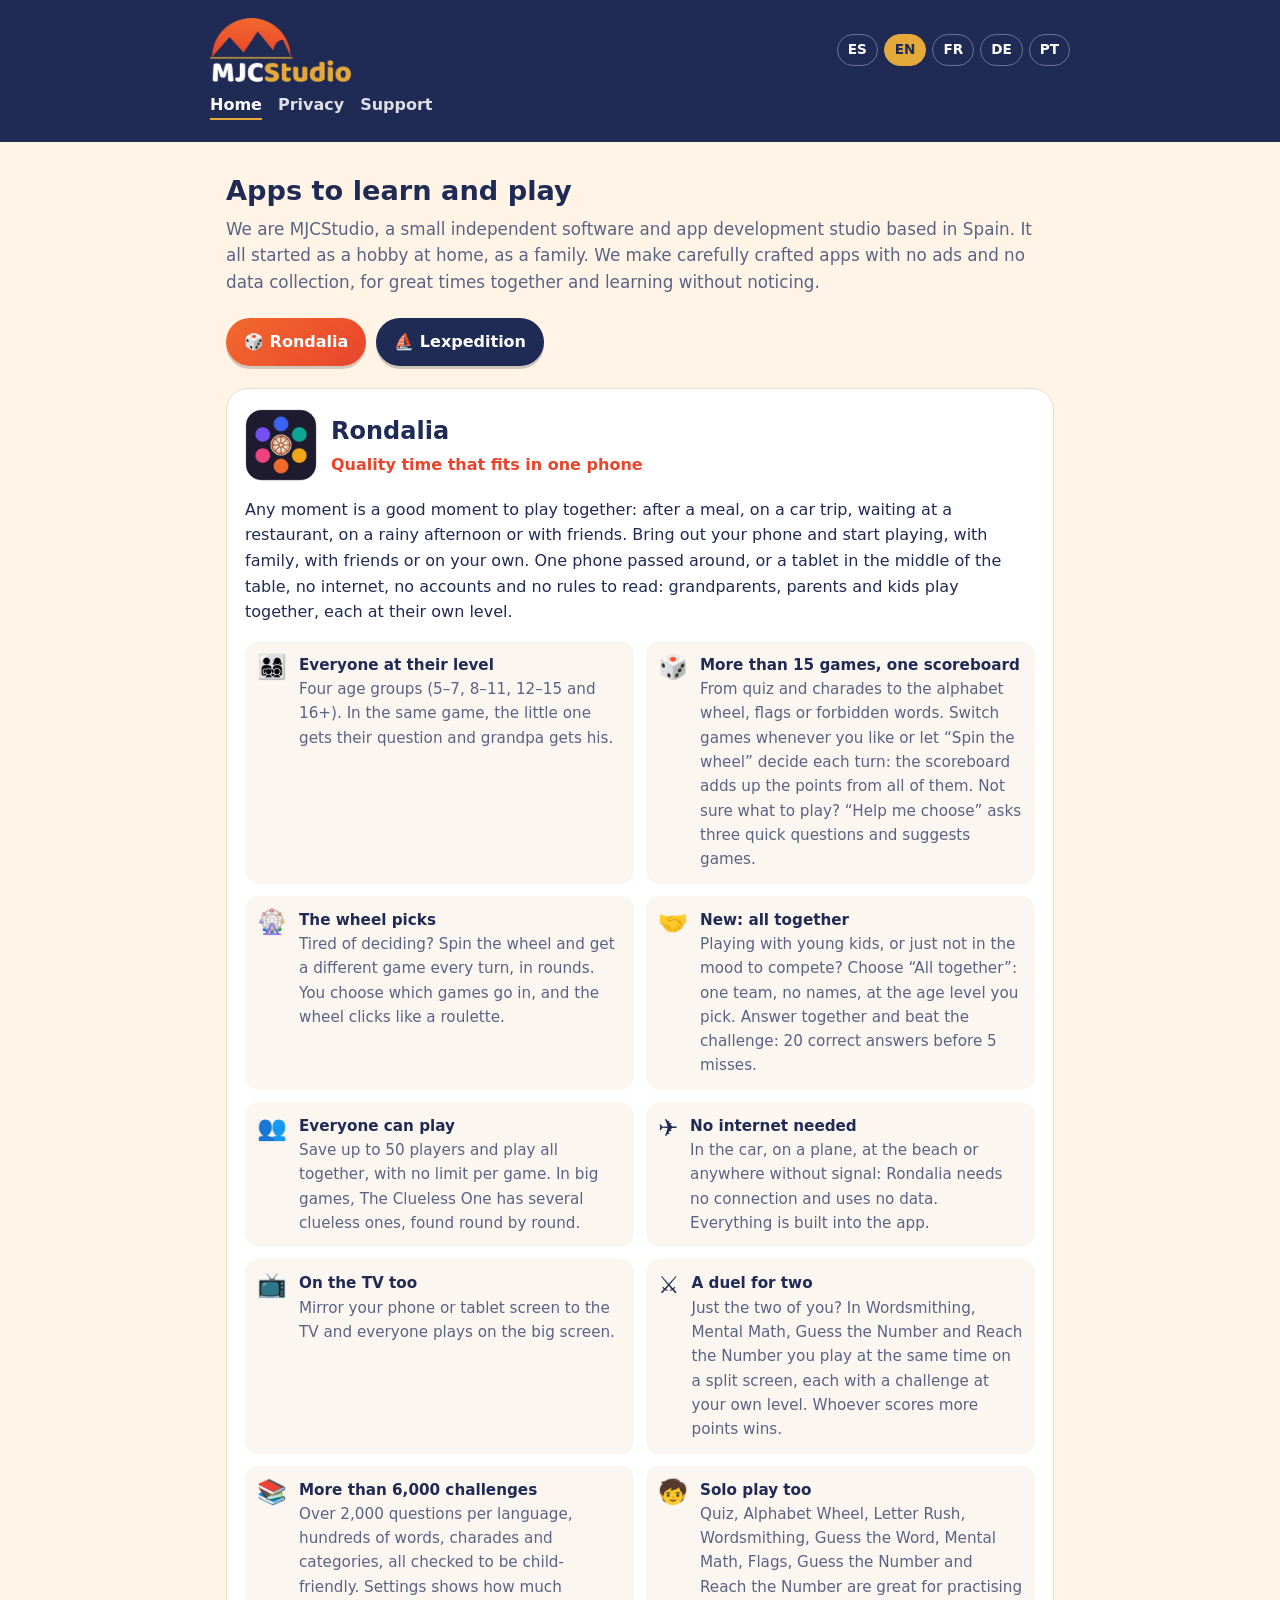
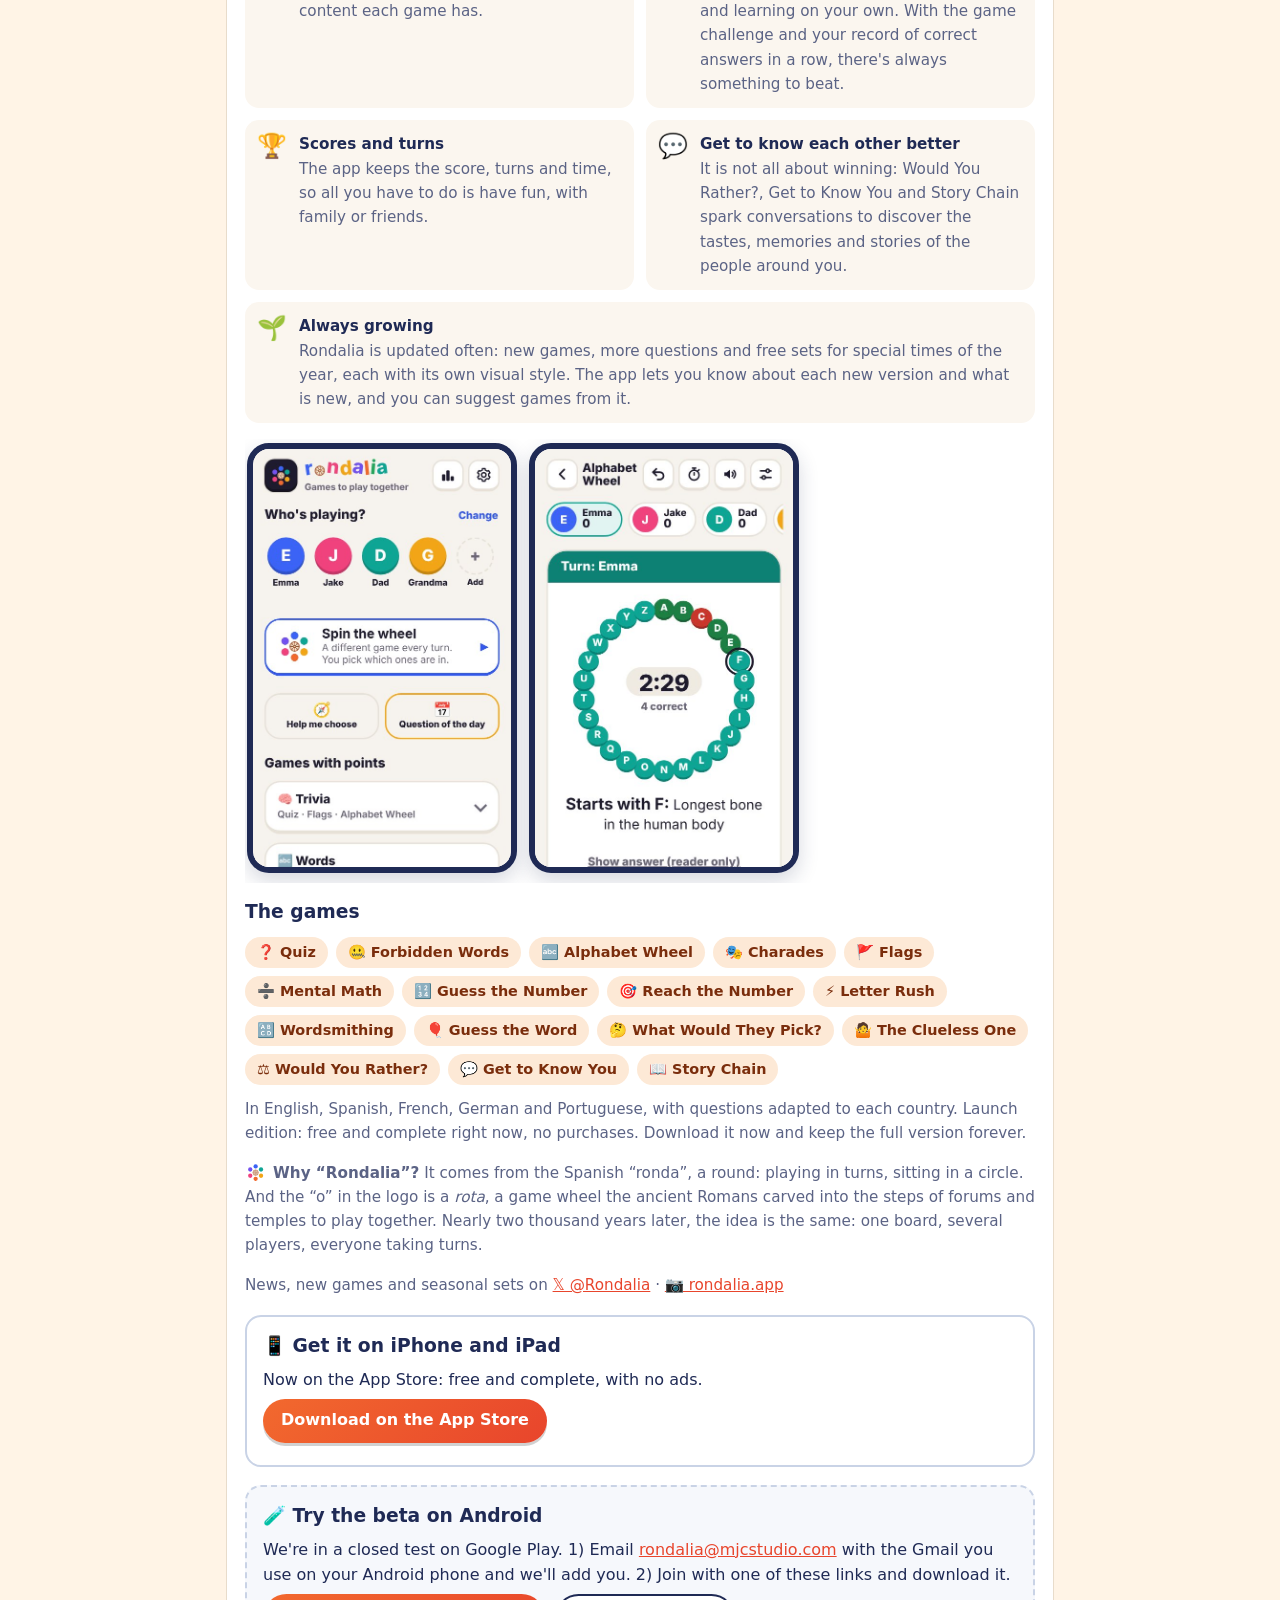
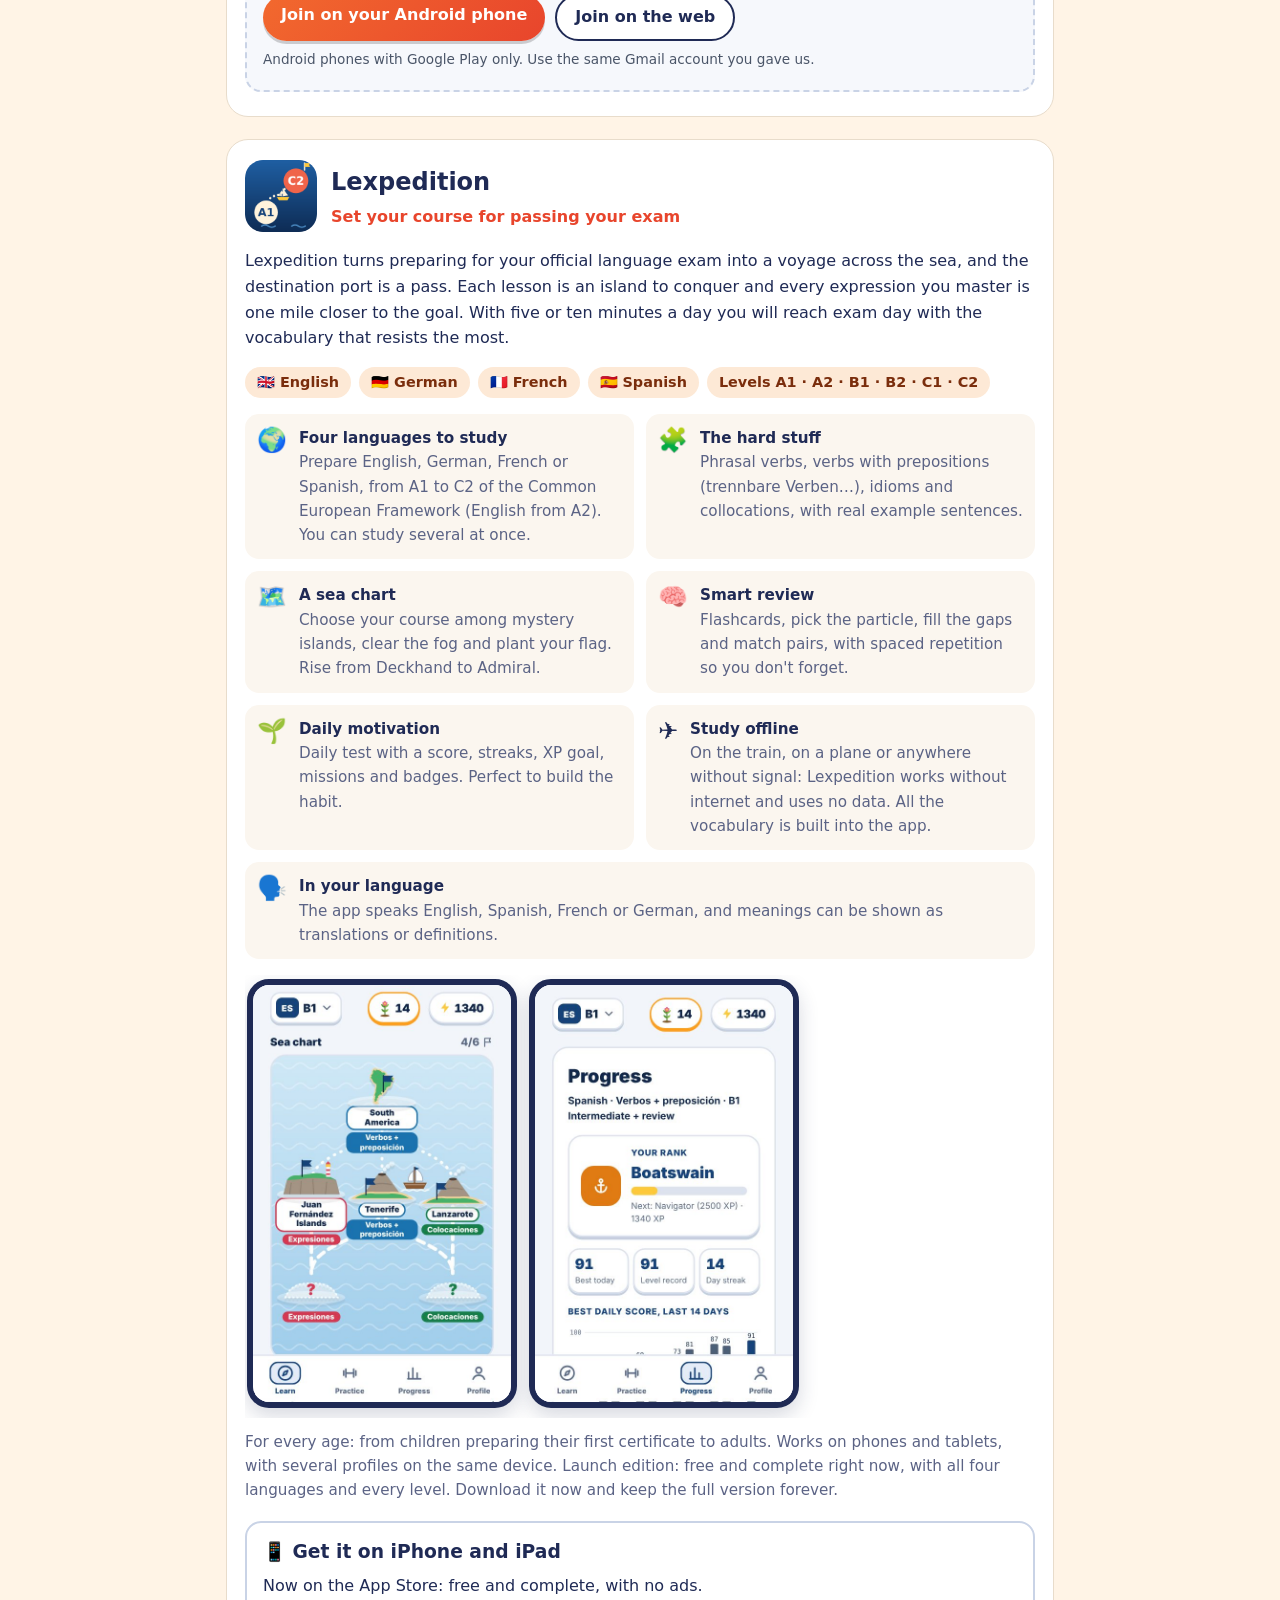
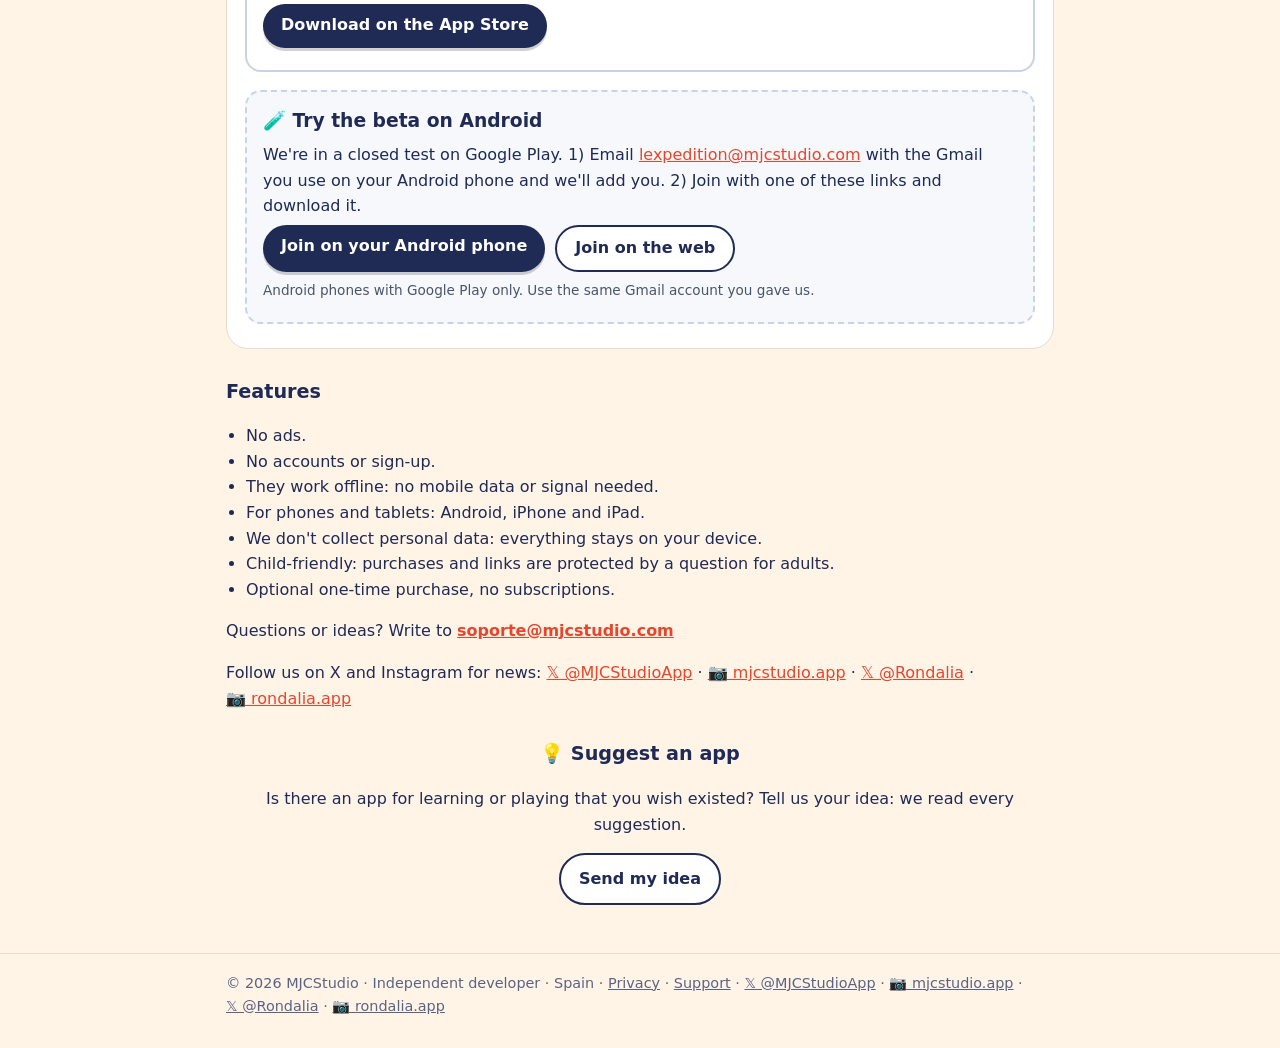
==== docs/index.html @ 47ee90af "Web: «Nuestro compromiso» pasa a «Características» y «Sin anuncios, nunca» a «Sin anuncios» (5 idiom" ====
<!doctype html>
<html lang="es" data-lang="es">
<head>
<meta charset="utf-8">
<meta name="viewport" content="width=device-width,initial-scale=1">
<title>MJCStudio · Apps para aprender y jugar</title>
<meta name="t-es" content="MJCStudio · Apps para aprender y jugar"><meta name="t-en" content="MJCStudio · Apps to learn and play"><meta name="t-fr" content="MJCStudio · Applis pour apprendre et jouer"><meta name="t-de" content="MJCStudio · Apps zum Lernen und Spielen"><meta name="t-pt" content="MJCStudio · Apps para aprender e jogar">
<meta name="description" content="MJCStudio: Rondalia (juegos en grupo) y Lexpedition (vocabulario para exámenes de idiomas).">
<link rel="icon" href="./favicon.png">
<link rel="apple-touch-icon" href="./img/apple-touch-icon.png">
<link rel="stylesheet" href="./site.css">
</head>
<body>
<header><div class="wrap" style="max-width:860px;margin:0 auto">
<a class="logo" href="./"><img src="./img/mjcstudio.png" alt="MJCStudio" height="64"></a>
<nav class="langs" aria-label="Idioma / Language"><button data-set="es">ES</button><button data-set="en">EN</button><button data-set="fr">FR</button><button data-set="de">DE</button><button data-set="pt">PT</button></nav>
</div><div class="wrap" style="max-width:860px;margin:0 auto;padding:0"><nav class="menu"><a href="./" class=on><span data-l="es">Inicio</span><span data-l="en">Home</span><span data-l="fr">Accueil</span><span data-l="de">Start</span><span data-l="pt">Início</span></a><a href="./privacidad/"><span data-l="es">Privacidad</span><span data-l="en">Privacy</span><span data-l="fr">Confidentialité</span><span data-l="de">Datenschutz</span><span data-l="pt">Privacidade</span></a><a href="./soporte/"><span data-l="es">Soporte</span><span data-l="en">Support</span><span data-l="fr">Assistance</span><span data-l="de">Support</span><span data-l="pt">Apoio</span></a></nav></div></header>
<main><div class="wrap">
<div data-l="es" lang="es"><section class="hero">
<h1>Apps para aprender y jugar</h1>
<p class="lead">Somos MJCStudio, un pequeño estudio independiente de desarrollo de software y aplicaciones, con sede en España. Todo empezó como un hobby en casa, en familia. Hacemos apps cuidadas, sin anuncios y sin recoger datos, para pasar buenos ratos juntos y aprender sin darse cuenta.</p>
<div class="cta"><a class="btn r" href="#rondalia-es">🎲 Rondalia</a><a class="btn l" href="#lexpedition-es">⛵ Lexpedition</a></div>
</section>

<section class="appsec" id="rondalia-es">
<div class="apphead"><img src="./img/rondalia.png" alt="" width="72" height="72"><div><h2>Rondalia</h2><p class="kicker">Momentos de calidad que caben en un móvil</p></div></div>
<p>Cualquier rato es bueno para jugar juntos: la sobremesa, un viaje en coche, la espera en un restaurante, una tarde de lluvia o una reunión con amigos. Saca el móvil y empieza la partida, en familia, con amigos o tú solo. Un solo móvil que se va pasando, o una tableta en el centro de la mesa, sin internet, sin cuentas y sin que nadie tenga que leer instrucciones: abuelos, padres y peques juegan juntos, cada uno a su nivel.</p>
<div class="feats"><div class="feat"><span class="fi">👨‍👩‍👧‍👦</span><div><strong>Cada uno a su nivel</strong><br>Cuatro grupos de edad (5–7, 8–11, 12–15 y 16+). En la misma partida, el peque recibe su pregunta y el abuelo la suya.</div></div><div class="feat"><span class="fi">🎲</span><div><strong>Más de 15 juegos, un solo marcador</strong><br>Desde preguntas y mímica hasta el abecedario, banderas o palabra prohibida. Cambiad de juego cuando queráis o dejad que «La rueda elige» decida en cada turno: el marcador suma los puntos de todos. ¿No sabéis a qué jugar? «Ayúdame a elegir» os propone juegos con tres preguntas rápidas.</div></div><div class="feat"><span class="fi">🎡</span><div><strong>La rueda elige</strong><br>¿Sin ganas de decidir? Gira la rueda y toca un juego distinto en cada turno, por rondas. Tú eliges cuáles entran, y la rueda suena como una ruleta.</div></div><div class="feat"><span class="fi">🤝</span><div><strong>Nuevo: todos juntos</strong><br>¿Con niños pequeños o sin ganas de competir? Elegid «Todos juntos»: un solo equipo, sin nombres, con el nivel de edad que queráis. Responded entre todos y superad el reto: 20 aciertos antes de 5 fallos.</div></div><div class="feat"><span class="fi">👥</span><div><strong>Todos los que seáis</strong><br>Guarda hasta 50 jugadores y jugad todos a la vez, sin límite por juego. En las partidas grandes, El despistado tiene varios despistados que se descubren ronda a ronda.</div></div><div class="feat"><span class="fi">✈️</span><div><strong>Sin internet</strong><br>En el coche, en el avión, en la playa o en el pueblo sin cobertura: Rondalia no necesita conexión ni gasta datos. Todo va dentro de la app.</div></div><div class="feat"><span class="fi">📺</span><div><strong>También en la tele</strong><br>Duplica la pantalla del móvil o la tableta en la tele y jugad todos viéndola en grande.</div></div><div class="feat"><span class="fi">⚔️</span><div><strong>Duelo para dos</strong><br>¿Sois dos? En Palabrea, Cálculo, Adivina el número y Llega al número jugáis a la vez con la pantalla dividida, cada uno con el reto de su nivel. Gana quien sume más puntos.</div></div><div class="feat"><span class="fi">📚</span><div><strong>Más de 6.000 retos</strong><br>Más de 2.000 preguntas por idioma, cientos de palabras, mímicas y categorías, y todo el contenido revisado para que sea apto para niños. En Ajustes ves cuánto contenido tiene cada juego.</div></div><div class="feat"><span class="fi">🧒</span><div><strong>También para jugar solo</strong><br>Preguntas, Abecedario, Letra al vuelo, Palabrea, Adivina la palabra, Cálculo, Banderas, Adivina el número y Llega al número sirven para practicar y aprender con un solo jugador. Con el reto de partida y tu récord de aciertos seguidos, siempre hay algo que superar.</div></div><div class="feat"><span class="fi">🏆</span><div><strong>Marcador y turnos</strong><br>La app lleva los puntos, los turnos y el tiempo, para que vosotros solo os preocupéis de pasarlo bien, en familia o con amigos.</div></div><div class="feat"><span class="fi">💬</span><div><strong>Para conoceros mejor</strong><br>No todo es competir: ¿Qué prefieres?, Conocernos e Historia encadenada abren conversaciones para descubrir gustos, recuerdos y anécdotas de los demás.</div></div><div class="feat"><span class="fi">🌱</span><div><strong>Siempre creciendo</strong><br>Rondalia se actualiza con frecuencia: juegos nuevos, más preguntas y sets gratis para las fechas especiales del año, con su propio estilo visual. La app te avisa de cada versión nueva y te cuenta sus novedades, y desde ella puedes sugerirnos juegos.</div></div></div>
<div class="shots"><img src="./img/ron-inicio-es.jpg" alt="Pantalla de inicio de Rondalia" loading="lazy" width="270" height="436"><img src="./img/ron-abecedario-es.jpg" alt="Juego del Abecedario en Rondalia" loading="lazy" width="270" height="436"></div>
<h3>Los juegos</h3>
<div class="chips"><span>❓ Preguntas</span><span>🤐 Palabra prohibida</span><span>🔤 Abecedario</span><span>🎭 Mímica</span><span>🚩 Banderas</span><span>➗ Cálculo</span><span>🔢 Adivina el número</span><span>🎯 Llega al número</span><span>⚡ Letra al vuelo</span><span>🔠 Palabrea</span><span>🎈 Adivina la palabra</span><span>🤔 ¿Qué elegiría?</span><span>🤷 El despistado</span><span>⚖️ ¿Qué prefieres?</span><span>💬 Conocernos</span><span>📖 Historia encadenada</span></div>
<p class="note">En español, inglés, francés, alemán y portugués, con preguntas adaptadas a cada país. Edición de lanzamiento: ahora gratis y completa, sin compras. Descárgala ahora y tenla completa para siempre.</p>
<p class="note"><svg class="rota-ico" viewBox="0 0 512 512" width="22" height="22" aria-hidden="true" focusable="false"><circle cx="256" cy="106" r="52" fill="#3B63F5"/><circle cx="385.9" cy="181" r="52" fill="#0FA595"/><circle cx="385.9" cy="331" r="52" fill="#F2A516"/><circle cx="256" cy="406" r="52" fill="#F2692E"/><circle cx="126.1" cy="331" r="52" fill="#F0437E"/><circle cx="126.1" cy="181" r="52" fill="#7351F0"/><circle cx="256" cy="256" r="74" fill="#EFE6D2"/><circle cx="256" cy="256" r="63.6" fill="none" stroke="#A4471F" stroke-width="9.2"/><circle cx="256" cy="256" r="50.3" fill="none" stroke="#A4471F" stroke-width="3.3"/><g stroke="#A4471F" stroke-width="6.6" stroke-linecap="round"><line x1="315.2" y1="256" x2="196.8" y2="256"/><line x1="297.9" y1="297.9" x2="214.1" y2="214.1"/><line x1="256" y1="315.2" x2="256" y2="196.8"/><line x1="214.1" y1="297.9" x2="297.9" y2="214.1"/></g><circle cx="256" cy="256" r="14.8" fill="#EFE6D2" stroke="#A4471F" stroke-width="7.9"/></svg> <strong>¿Por qué «Rondalia»?</strong> Viene de «ronda»: jugar por turnos, en corro. Y la «o» del logo es una <em>rota</em>, una rueda de juego que los antiguos romanos grababan en las escaleras de foros y templos para jugar en grupo. Casi dos mil años después, la idea sigue siendo la misma: un tablero, varios jugadores y cada uno en su turno.</p>
<p class="note">Novedades, juegos nuevos y sets de temporada en <a href="https://x.com/Rondalia" rel="noopener">𝕏 @Rondalia</a> · <a href="https://www.instagram.com/rondalia.app/" rel="noopener">📷 rondalia.app</a></p>
<div class="store"><h3>📱 Descárgala en iPhone y iPad</h3><p>Ya está en la App Store: gratis y completa, sin anuncios.</p><div class="cta"><a class="btn r" href="https://apps.apple.com/es/app/id6829351479" rel="noopener">Descargar en la App Store</a></div></div>
<div class="beta"><h3>🧪 Prueba la beta en Android</h3><p>Estamos en prueba cerrada en Google Play. 1) Escríbenos a <a href="mailto:rondalia@mjcstudio.com">rondalia@mjcstudio.com</a> con el Gmail que usas en tu móvil Android y te añadimos. 2) Únete con uno de estos enlaces y descárgala.</p><div class="cta"><a class="btn r" href="https://play.google.com/store/apps/details?id=com.mjcstudio.rondalia" rel="noopener">Unirse desde el móvil Android</a><a class="btn ghost" href="https://play.google.com/apps/testing/com.mjcstudio.rondalia" rel="noopener">Unirse desde la web</a></div><p class="small">Solo para móviles Android con Google Play. Usa la misma cuenta de Gmail que nos diste.</p></div>
</section>

<section class="appsec" id="lexpedition-es">
<div class="apphead"><img src="./img/lexpedition.png" alt="" width="72" height="72"><div><h2>Lexpedition</h2><p class="kicker">Rumbo fijo: aprobar tu examen</p></div></div>
<p>Lexpedition convierte la preparación de tu examen oficial de idiomas en una travesía por el mar, y el puerto de destino es el aprobado. Cada lección es una isla que conquistar y cada expresión que dominas es una milla menos hasta la meta. Con cinco o diez minutos al día llegarás al examen con el vocabulario que más se resiste.</p>
<div class="chips"><span>🇬🇧 Inglés</span><span>🇩🇪 Alemán</span><span>🇫🇷 Francés</span><span>🇪🇸 Español</span><span>Niveles A1 · A2 · B1 · B2 · C1 · C2</span></div>
<div class="feats"><div class="feat"><span class="fi">🌍</span><div><strong>Cuatro idiomas para estudiar</strong><br>Prepara inglés, alemán, francés o español, del nivel A1 al C2 del Marco Común Europeo (inglés, desde A2). Puedes estudiar varios a la vez.</div></div><div class="feat"><span class="fi">🧩</span><div><strong>Lo que más cuesta</strong><br>Verbos con partícula o preposición (phrasal verbs, trennbare Verben…), expresiones idiomáticas y colocaciones, con frases de ejemplo reales.</div></div><div class="feat"><span class="fi">🗺️</span><div><strong>Una carta de navegación</strong><br>Elige tu rumbo entre islas misteriosas, despeja la niebla y planta tu bandera. Asciende de Grumete a Almirante.</div></div><div class="feat"><span class="fi">🧠</span><div><strong>Repaso inteligente</strong><br>Tarjetas, elegir la partícula, completar huecos y unir parejas, con repetición espaciada para que no se olvide lo aprendido.</div></div><div class="feat"><span class="fi">🌱</span><div><strong>Motivación diaria</strong><br>Test diario con nota, racha, meta de XP, misiones e insignias. Ideal para crear el hábito.</div></div><div class="feat"><span class="fi">✈️</span><div><strong>Sin conexión</strong><br>En el metro, en el avión o donde no haya cobertura: Lexpedition funciona sin internet y sin gastar datos. Todo el vocabulario va dentro de la app.</div></div><div class="feat"><span class="fi">🗣️</span><div><strong>En tu idioma</strong><br>La app habla español, inglés, francés o alemán, y los significados pueden salir traducidos a tu idioma o como definición.</div></div></div>
<div class="shots"><img src="./img/lex-carta-es.jpg" alt="Carta de navegación de Lexpedition" loading="lazy" width="270" height="436"><img src="./img/lex-progreso-es.jpg" alt="Progreso, rango y récords en Lexpedition" loading="lazy" width="270" height="436"></div>
<p class="note">Para cualquier edad: desde niños que preparan su primer certificado hasta adultos. Funciona en móvil y tableta, con varios perfiles en el mismo dispositivo. Edición de lanzamiento: ahora gratis y completa, con los cuatro idiomas y todos los niveles. Descárgala ahora y tenla completa para siempre.</p>
<div class="store"><h3>📱 Descárgala en iPhone y iPad</h3><p>Ya está en la App Store: gratis y completa, sin anuncios.</p><div class="cta"><a class="btn l" href="https://apps.apple.com/es/app/id6829351766" rel="noopener">Descargar en la App Store</a></div></div>
<div class="beta"><h3>🧪 Prueba la beta en Android</h3><p>Estamos en prueba cerrada en Google Play. 1) Escríbenos a <a href="mailto:lexpedition@mjcstudio.com">lexpedition@mjcstudio.com</a> con el Gmail que usas en tu móvil Android y te añadimos. 2) Únete con uno de estos enlaces y descárgala.</p><div class="cta"><a class="btn l" href="https://play.google.com/store/apps/details?id=com.mjcstudio.lexpedition" rel="noopener">Unirse desde el móvil Android</a><a class="btn ghost" href="https://play.google.com/apps/testing/com.mjcstudio.lexpedition" rel="noopener">Unirse desde la web</a></div><p class="small">Solo para móviles Android con Google Play. Usa la misma cuenta de Gmail que nos diste.</p></div>
</section>

<section class="promise">
<h2>Características</h2>
<ul><li>Sin anuncios.</li><li>Sin cuentas ni registro.</li><li>Funcionan sin conexión: sin datos móviles ni cobertura.</li><li>Para móvil y tableta: Android, iPhone y iPad.</li><li>No recogemos datos personales: todo se guarda en tu dispositivo.</li><li>Aptas para menores: compras y enlaces protegidos con una pregunta para adultos.</li><li>Compra única opcional, sin suscripciones.</li></ul>
<p>¿Dudas o ideas? Escríbenos a <a class="mail" href="mailto:soporte@mjcstudio.com">soporte@mjcstudio.com</a></p>
<p>Síguenos en X e Instagram para conocer las novedades: <a href="https://x.com/MJCStudioApp" rel="noopener">𝕏 @MJCStudioApp</a> · <a href="https://www.instagram.com/mjcstudio.app/" rel="noopener">📷 mjcstudio.app</a> · <a href="https://x.com/Rondalia" rel="noopener">𝕏 @Rondalia</a> · <a href="https://www.instagram.com/rondalia.app/" rel="noopener">📷 rondalia.app</a></p>
</section>

<section class="idea">
<h2>💡 Sugiere una app</h2>
<p>¿Echas en falta alguna app para aprender o jugar? Cuéntanos tu idea: leemos todas las propuestas.</p>
<div class="cta"><a class="btn ghost" href="mailto:soporte@mjcstudio.com?subject=Idea%20para%20una%20app">Enviar mi idea</a></div>
</section></div><div data-l="en" lang="en"><section class="hero">
<h1>Apps to learn and play</h1>
<p class="lead">We are MJCStudio, a small independent software and app development studio based in Spain. It all started as a hobby at home, as a family. We make carefully crafted apps with no ads and no data collection, for great times together and learning without noticing.</p>
<div class="cta"><a class="btn r" href="#rondalia-en">🎲 Rondalia</a><a class="btn l" href="#lexpedition-en">⛵ Lexpedition</a></div>
</section>

<section class="appsec" id="rondalia-en">
<div class="apphead"><img src="./img/rondalia.png" alt="" width="72" height="72"><div><h2>Rondalia</h2><p class="kicker">Quality time that fits in one phone</p></div></div>
<p>Any moment is a good moment to play together: after a meal, on a car trip, waiting at a restaurant, on a rainy afternoon or with friends. Bring out your phone and start playing, with family, with friends or on your own. One phone passed around, or a tablet in the middle of the table, no internet, no accounts and no rules to read: grandparents, parents and kids play together, each at their own level.</p>
<div class="feats"><div class="feat"><span class="fi">👨‍👩‍👧‍👦</span><div><strong>Everyone at their level</strong><br>Four age groups (5–7, 8–11, 12–15 and 16+). In the same game, the little one gets their question and grandpa gets his.</div></div><div class="feat"><span class="fi">🎲</span><div><strong>More than 15 games, one scoreboard</strong><br>From quiz and charades to the alphabet wheel, flags or forbidden words. Switch games whenever you like or let “Spin the wheel” decide each turn: the scoreboard adds up the points from all of them. Not sure what to play? “Help me choose” asks three quick questions and suggests games.</div></div><div class="feat"><span class="fi">🎡</span><div><strong>The wheel picks</strong><br>Tired of deciding? Spin the wheel and get a different game every turn, in rounds. You choose which games go in, and the wheel clicks like a roulette.</div></div><div class="feat"><span class="fi">🤝</span><div><strong>New: all together</strong><br>Playing with young kids, or just not in the mood to compete? Choose “All together”: one team, no names, at the age level you pick. Answer together and beat the challenge: 20 correct answers before 5 misses.</div></div><div class="feat"><span class="fi">👥</span><div><strong>Everyone can play</strong><br>Save up to 50 players and play all together, with no limit per game. In big games, The Clueless One has several clueless ones, found round by round.</div></div><div class="feat"><span class="fi">✈️</span><div><strong>No internet needed</strong><br>In the car, on a plane, at the beach or anywhere without signal: Rondalia needs no connection and uses no data. Everything is built into the app.</div></div><div class="feat"><span class="fi">📺</span><div><strong>On the TV too</strong><br>Mirror your phone or tablet screen to the TV and everyone plays on the big screen.</div></div><div class="feat"><span class="fi">⚔️</span><div><strong>A duel for two</strong><br>Just the two of you? In Wordsmithing, Mental Math, Guess the Number and Reach the Number you play at the same time on a split screen, each with a challenge at your own level. Whoever scores more points wins.</div></div><div class="feat"><span class="fi">📚</span><div><strong>More than 6,000 challenges</strong><br>Over 2,000 questions per language, hundreds of words, charades and categories, all checked to be child-friendly. Settings shows how much content each game has.</div></div><div class="feat"><span class="fi">🧒</span><div><strong>Solo play too</strong><br>Quiz, Alphabet Wheel, Letter Rush, Wordsmithing, Guess the Word, Mental Math, Flags, Guess the Number and Reach the Number are great for practising and learning on your own. With the game challenge and your record of correct answers in a row, there's always something to beat.</div></div><div class="feat"><span class="fi">🏆</span><div><strong>Scores and turns</strong><br>The app keeps the score, turns and time, so all you have to do is have fun, with family or friends.</div></div><div class="feat"><span class="fi">💬</span><div><strong>Get to know each other better</strong><br>It is not all about winning: Would You Rather?, Get to Know You and Story Chain spark conversations to discover the tastes, memories and stories of the people around you.</div></div><div class="feat"><span class="fi">🌱</span><div><strong>Always growing</strong><br>Rondalia is updated often: new games, more questions and free sets for special times of the year, each with its own visual style. The app lets you know about each new version and what is new, and you can suggest games from it.</div></div></div>
<div class="shots"><img src="./img/ron-inicio-en.jpg" alt="Rondalia home screen" loading="lazy" width="270" height="436"><img src="./img/ron-abecedario-en.jpg" alt="Alphabet Wheel in Rondalia" loading="lazy" width="270" height="436"></div>
<h3>The games</h3>
<div class="chips"><span>❓ Quiz</span><span>🤐 Forbidden Words</span><span>🔤 Alphabet Wheel</span><span>🎭 Charades</span><span>🚩 Flags</span><span>➗ Mental Math</span><span>🔢 Guess the Number</span><span>🎯 Reach the Number</span><span>⚡ Letter Rush</span><span>🔠 Wordsmithing</span><span>🎈 Guess the Word</span><span>🤔 What Would They Pick?</span><span>🤷 The Clueless One</span><span>⚖️ Would You Rather?</span><span>💬 Get to Know You</span><span>📖 Story Chain</span></div>
<p class="note">In English, Spanish, French, German and Portuguese, with questions adapted to each country. Launch edition: free and complete right now, no purchases. Download it now and keep the full version forever.</p>
<p class="note"><svg class="rota-ico" viewBox="0 0 512 512" width="22" height="22" aria-hidden="true" focusable="false"><circle cx="256" cy="106" r="52" fill="#3B63F5"/><circle cx="385.9" cy="181" r="52" fill="#0FA595"/><circle cx="385.9" cy="331" r="52" fill="#F2A516"/><circle cx="256" cy="406" r="52" fill="#F2692E"/><circle cx="126.1" cy="331" r="52" fill="#F0437E"/><circle cx="126.1" cy="181" r="52" fill="#7351F0"/><circle cx="256" cy="256" r="74" fill="#EFE6D2"/><circle cx="256" cy="256" r="63.6" fill="none" stroke="#A4471F" stroke-width="9.2"/><circle cx="256" cy="256" r="50.3" fill="none" stroke="#A4471F" stroke-width="3.3"/><g stroke="#A4471F" stroke-width="6.6" stroke-linecap="round"><line x1="315.2" y1="256" x2="196.8" y2="256"/><line x1="297.9" y1="297.9" x2="214.1" y2="214.1"/><line x1="256" y1="315.2" x2="256" y2="196.8"/><line x1="214.1" y1="297.9" x2="297.9" y2="214.1"/></g><circle cx="256" cy="256" r="14.8" fill="#EFE6D2" stroke="#A4471F" stroke-width="7.9"/></svg> <strong>Why “Rondalia”?</strong> It comes from the Spanish “ronda”, a round: playing in turns, sitting in a circle. And the “o” in the logo is a <em>rota</em>, a game wheel the ancient Romans carved into the steps of forums and temples to play together. Nearly two thousand years later, the idea is the same: one board, several players, everyone taking turns.</p>
<p class="note">News, new games and seasonal sets on <a href="https://x.com/Rondalia" rel="noopener">𝕏 @Rondalia</a> · <a href="https://www.instagram.com/rondalia.app/" rel="noopener">📷 rondalia.app</a></p>
<div class="store"><h3>📱 Get it on iPhone and iPad</h3><p>Now on the App Store: free and complete, with no ads.</p><div class="cta"><a class="btn r" href="https://apps.apple.com/us/app/id6829351479" rel="noopener">Download on the App Store</a></div></div>
<div class="beta"><h3>🧪 Try the beta on Android</h3><p>We're in a closed test on Google Play. 1) Email <a href="mailto:rondalia@mjcstudio.com">rondalia@mjcstudio.com</a> with the Gmail you use on your Android phone and we'll add you. 2) Join with one of these links and download it.</p><div class="cta"><a class="btn r" href="https://play.google.com/store/apps/details?id=com.mjcstudio.rondalia" rel="noopener">Join on your Android phone</a><a class="btn ghost" href="https://play.google.com/apps/testing/com.mjcstudio.rondalia" rel="noopener">Join on the web</a></div><p class="small">Android phones with Google Play only. Use the same Gmail account you gave us.</p></div>
</section>

<section class="appsec" id="lexpedition-en">
<div class="apphead"><img src="./img/lexpedition.png" alt="" width="72" height="72"><div><h2>Lexpedition</h2><p class="kicker">Set your course for passing your exam</p></div></div>
<p>Lexpedition turns preparing for your official language exam into a voyage across the sea, and the destination port is a pass. Each lesson is an island to conquer and every expression you master is one mile closer to the goal. With five or ten minutes a day you will reach exam day with the vocabulary that resists the most.</p>
<div class="chips"><span>🇬🇧 English</span><span>🇩🇪 German</span><span>🇫🇷 French</span><span>🇪🇸 Spanish</span><span>Levels A1 · A2 · B1 · B2 · C1 · C2</span></div>
<div class="feats"><div class="feat"><span class="fi">🌍</span><div><strong>Four languages to study</strong><br>Prepare English, German, French or Spanish, from A1 to C2 of the Common European Framework (English from A2). You can study several at once.</div></div><div class="feat"><span class="fi">🧩</span><div><strong>The hard stuff</strong><br>Phrasal verbs, verbs with prepositions (trennbare Verben…), idioms and collocations, with real example sentences.</div></div><div class="feat"><span class="fi">🗺️</span><div><strong>A sea chart</strong><br>Choose your course among mystery islands, clear the fog and plant your flag. Rise from Deckhand to Admiral.</div></div><div class="feat"><span class="fi">🧠</span><div><strong>Smart review</strong><br>Flashcards, pick the particle, fill the gaps and match pairs, with spaced repetition so you don't forget.</div></div><div class="feat"><span class="fi">🌱</span><div><strong>Daily motivation</strong><br>Daily test with a score, streaks, XP goal, missions and badges. Perfect to build the habit.</div></div><div class="feat"><span class="fi">✈️</span><div><strong>Study offline</strong><br>On the train, on a plane or anywhere without signal: Lexpedition works without internet and uses no data. All the vocabulary is built into the app.</div></div><div class="feat"><span class="fi">🗣️</span><div><strong>In your language</strong><br>The app speaks English, Spanish, French or German, and meanings can be shown as translations or definitions.</div></div></div>
<div class="shots"><img src="./img/lex-carta-en.jpg" alt="Lexpedition sea chart" loading="lazy" width="270" height="436"><img src="./img/lex-progreso-en.jpg" alt="Progress, rank and records in Lexpedition" loading="lazy" width="270" height="436"></div>
<p class="note">For every age: from children preparing their first certificate to adults. Works on phones and tablets, with several profiles on the same device. Launch edition: free and complete right now, with all four languages and every level. Download it now and keep the full version forever.</p>
<div class="store"><h3>📱 Get it on iPhone and iPad</h3><p>Now on the App Store: free and complete, with no ads.</p><div class="cta"><a class="btn l" href="https://apps.apple.com/us/app/id6829351766" rel="noopener">Download on the App Store</a></div></div>
<div class="beta"><h3>🧪 Try the beta on Android</h3><p>We're in a closed test on Google Play. 1) Email <a href="mailto:lexpedition@mjcstudio.com">lexpedition@mjcstudio.com</a> with the Gmail you use on your Android phone and we'll add you. 2) Join with one of these links and download it.</p><div class="cta"><a class="btn l" href="https://play.google.com/store/apps/details?id=com.mjcstudio.lexpedition" rel="noopener">Join on your Android phone</a><a class="btn ghost" href="https://play.google.com/apps/testing/com.mjcstudio.lexpedition" rel="noopener">Join on the web</a></div><p class="small">Android phones with Google Play only. Use the same Gmail account you gave us.</p></div>
</section>

<section class="promise">
<h2>Features</h2>
<ul><li>No ads.</li><li>No accounts or sign-up.</li><li>They work offline: no mobile data or signal needed.</li><li>For phones and tablets: Android, iPhone and iPad.</li><li>We don't collect personal data: everything stays on your device.</li><li>Child-friendly: purchases and links are protected by a question for adults.</li><li>Optional one-time purchase, no subscriptions.</li></ul>
<p>Questions or ideas? Write to <a class="mail" href="mailto:soporte@mjcstudio.com">soporte@mjcstudio.com</a></p>
<p>Follow us on X and Instagram for news: <a href="https://x.com/MJCStudioApp" rel="noopener">𝕏 @MJCStudioApp</a> · <a href="https://www.instagram.com/mjcstudio.app/" rel="noopener">📷 mjcstudio.app</a> · <a href="https://x.com/Rondalia" rel="noopener">𝕏 @Rondalia</a> · <a href="https://www.instagram.com/rondalia.app/" rel="noopener">📷 rondalia.app</a></p>
</section>

<section class="idea">
<h2>💡 Suggest an app</h2>
<p>Is there an app for learning or playing that you wish existed? Tell us your idea: we read every suggestion.</p>
<div class="cta"><a class="btn ghost" href="mailto:soporte@mjcstudio.com?subject=App%20idea">Send my idea</a></div>
</section></div><div data-l="fr" lang="fr"><section class="hero">
<h1>Des applis pour apprendre et jouer</h1>
<p class="lead">Nous sommes MJCStudio, un petit studio indépendant de développement de logiciels et d'applications, basé en Espagne. Tout a commencé comme un passe-temps à la maison, en famille. Nous créons des applis soignées, sans publicité et sans collecte de données, pour passer de bons moments ensemble et apprendre sans s'en rendre compte.</p>
<div class="cta"><a class="btn r" href="#rondalia-fr">🎲 Rondalia</a><a class="btn l" href="#lexpedition-fr">⛵ Lexpedition</a></div>
</section>

<section class="appsec" id="rondalia-fr">
<div class="apphead"><img src="./img/rondalia.png" alt="" width="72" height="72"><div><h2>Rondalia</h2><p class="kicker">Des moments de qualité qui tiennent dans un téléphone</p></div></div>
<p>Tous les moments sont bons pour jouer ensemble : après le repas, en voiture, en attendant au restaurant, un après-midi de pluie ou entre amis. Sors ton téléphone et la partie commence, en famille, entre amis ou en solo. Un seul téléphone qui passe de main en main, ou une tablette au centre de la table, sans internet, sans compte et sans règles à lire : grands-parents, parents et enfants jouent ensemble, chacun à son niveau.</p>
<div class="feats"><div class="feat"><span class="fi">👨‍👩‍👧‍👦</span><div><strong>Chacun à son niveau</strong><br>Quatre tranches d'âge (5–7, 8–11, 12–15 et 16+). Dans la même partie, le petit a sa question et le grand-père la sienne.</div></div><div class="feat"><span class="fi">🎲</span><div><strong>Plus de 15 jeux, un seul score</strong><br>Du quiz et du mime à la roue de l'alphabet, aux drapeaux ou aux mots interdits. Changez de jeu quand vous voulez ou laissez « La roue décide » choisir à chaque tour : le tableau des scores additionne tous les points. Vous ne savez pas à quoi jouer ? « Aide-moi à choisir » pose trois questions rapides et vous propose des jeux.</div></div><div class="feat"><span class="fi">🎡</span><div><strong>La roue décide</strong><br>Pas envie de choisir ? Lancez la roue : un jeu différent à chaque tour, par manches. Vous choisissez les jeux en lice, et la roue cliquette comme une roulette.</div></div><div class="feat"><span class="fi">🤝</span><div><strong>Nouveau : tous ensemble</strong><br>Avec de jeunes enfants ou sans envie de compétition ? Choisissez « Tous ensemble » : une seule équipe, sans prénoms, au niveau d'âge de votre choix. Répondez ensemble et relevez le défi : 20 bonnes réponses avant 5 erreurs.</div></div><div class="feat"><span class="fi">👥</span><div><strong>Autant de joueurs que vous voulez</strong><br>Enregistre jusqu'à 50 joueurs et jouez tous ensemble, sans limite par jeu. Dans les grandes parties, Le Distrait compte plusieurs distraits, démasqués manche après manche.</div></div><div class="feat"><span class="fi">✈️</span><div><strong>Sans internet</strong><br>En voiture, en avion, à la plage ou à la campagne sans réseau : Rondalia fonctionne sans connexion et sans consommer de données. Tout est déjà dans l'appli.</div></div><div class="feat"><span class="fi">📺</span><div><strong>Aussi sur la télé</strong><br>Duplique l'écran du téléphone ou de la tablette sur la télé et jouez tous en grand.</div></div><div class="feat"><span class="fi">⚔️</span><div><strong>Un duel à deux</strong><br>Vous êtes deux ? Dans Motine, Calcul mental, Devine le nombre et Atteins le nombre, jouez en même temps sur écran partagé, chacun avec un défi à son niveau. Le plus de points gagne.</div></div><div class="feat"><span class="fi">📚</span><div><strong>Plus de 6 000 défis</strong><br>Plus de 2 000 questions par langue, des centaines de mots, de mimes et de catégories, tout vérifié pour convenir aux enfants. Les Réglages montrent le contenu de chaque jeu.</div></div><div class="feat"><span class="fi">🧒</span><div><strong>Aussi pour jouer seul</strong><br>Quiz, Roue de l'alphabet, Lettre éclair, Motine, Devine le mot, Calcul mental, Drapeaux, Devine le nombre et Atteins le nombre permettent de s'entraîner et d'apprendre en solo. Avec le défi de partie et ton record de bonnes réponses d'affilée, il y a toujours quelque chose à battre.</div></div><div class="feat"><span class="fi">🏆</span><div><strong>Score et tours</strong><br>L'appli compte les points, les tours et le temps : vous n'avez plus qu'à vous amuser, en famille ou entre amis.</div></div><div class="feat"><span class="fi">💬</span><div><strong>Pour mieux se connaître</strong><br>Il n'y a pas que la compétition : Tu préfères ?, Faisons connaissance et Histoire à la chaîne lancent des conversations pour découvrir les goûts, les souvenirs et les anecdotes des autres.</div></div><div class="feat"><span class="fi">🌱</span><div><strong>Toujours plus riche</strong><br>Rondalia est mise à jour souvent : nouveaux jeux, plus de questions et packs gratuits pour les moments forts de l'année, chacun avec son propre style visuel. L'appli te prévient à chaque nouvelle version et te présente ses nouveautés, et tu peux nous y proposer des jeux.</div></div></div>
<div class="shots"><img src="./img/ron-inicio-fr.jpg" alt="Écran d'accueil de Rondalia" loading="lazy" width="270" height="436"><img src="./img/ron-abecedario-fr.jpg" alt="Roue de l'alphabet dans Rondalia" loading="lazy" width="270" height="436"></div>
<h3>Les jeux</h3>
<div class="chips"><span>❓ Quiz</span><span>🤐 Mots interdits</span><span>🔤 Roue de l'alphabet</span><span>🎭 Mime</span><span>🚩 Drapeaux</span><span>➗ Calcul mental</span><span>🔢 Devine le nombre</span><span>🎯 Atteins le nombre</span><span>⚡ Lettre éclair</span><span>🔠 Motine</span><span>🎈 Devine le mot</span><span>🤔 Devine son choix</span><span>🤷 Le Distrait</span><span>⚖️ Tu préfères ?</span><span>💬 Faisons connaissance</span><span>📖 Histoire à la chaîne</span></div>
<p class="note">En français, espagnol, anglais, allemand et portugais, avec des questions adaptées à chaque pays. Édition de lancement : gratuite et complète en ce moment, sans achat. Télécharge-la maintenant et garde la version complète pour toujours.</p>
<p class="note"><svg class="rota-ico" viewBox="0 0 512 512" width="22" height="22" aria-hidden="true" focusable="false"><circle cx="256" cy="106" r="52" fill="#3B63F5"/><circle cx="385.9" cy="181" r="52" fill="#0FA595"/><circle cx="385.9" cy="331" r="52" fill="#F2A516"/><circle cx="256" cy="406" r="52" fill="#F2692E"/><circle cx="126.1" cy="331" r="52" fill="#F0437E"/><circle cx="126.1" cy="181" r="52" fill="#7351F0"/><circle cx="256" cy="256" r="74" fill="#EFE6D2"/><circle cx="256" cy="256" r="63.6" fill="none" stroke="#A4471F" stroke-width="9.2"/><circle cx="256" cy="256" r="50.3" fill="none" stroke="#A4471F" stroke-width="3.3"/><g stroke="#A4471F" stroke-width="6.6" stroke-linecap="round"><line x1="315.2" y1="256" x2="196.8" y2="256"/><line x1="297.9" y1="297.9" x2="214.1" y2="214.1"/><line x1="256" y1="315.2" x2="256" y2="196.8"/><line x1="214.1" y1="297.9" x2="297.9" y2="214.1"/></g><circle cx="256" cy="256" r="14.8" fill="#EFE6D2" stroke="#A4471F" stroke-width="7.9"/></svg> <strong>Pourquoi « Rondalia » ?</strong> Le nom vient de l’espagnol « ronda », la ronde : jouer chacun son tour, en cercle. Et le « o » du logo est une <em>rota</em>, une roue de jeu que les Romains gravaient sur les marches des forums et des temples pour jouer ensemble. Près de deux mille ans plus tard, l’idée reste la même : un plateau, plusieurs joueurs, chacun son tour.</p>
<p class="note">Nouveautés, nouveaux jeux et sets de saison sur <a href="https://x.com/Rondalia" rel="noopener">𝕏 @Rondalia</a> · <a href="https://www.instagram.com/rondalia.app/" rel="noopener">📷 rondalia.app</a></p>
<div class="store"><h3>📱 Télécharge-la sur iPhone et iPad</h3><p>Disponible sur l'App Store : gratuite et complète, sans pub.</p><div class="cta"><a class="btn r" href="https://apps.apple.com/fr/app/id6829351479" rel="noopener">Télécharger sur l'App Store</a></div></div>
<div class="beta"><h3>🧪 Teste la bêta sur Android</h3><p>Nous sommes en test fermé sur Google Play. 1) Écris-nous à <a href="mailto:rondalia@mjcstudio.com">rondalia@mjcstudio.com</a> avec le Gmail de ton téléphone Android et nous t'ajoutons. 2) Rejoins le test avec l'un de ces liens et télécharge l'appli.</p><div class="cta"><a class="btn r" href="https://play.google.com/store/apps/details?id=com.mjcstudio.rondalia" rel="noopener">Rejoindre sur Android</a><a class="btn ghost" href="https://play.google.com/apps/testing/com.mjcstudio.rondalia" rel="noopener">Rejoindre sur le web</a></div><p class="small">Uniquement pour les téléphones Android avec Google Play. Utilise le même compte Gmail.</p></div>
</section>

<section class="appsec" id="lexpedition-fr">
<div class="apphead"><img src="./img/lexpedition.png" alt="" width="72" height="72"><div><h2>Lexpedition</h2><p class="kicker">Cap sur la réussite de ton examen</p></div></div>
<p>Lexpedition transforme la préparation de ton examen officiel de langue en une traversée en mer, et le port d'arrivée, c'est la réussite. Chaque leçon est une île à conquérir et chaque expression maîtrisée est un mille de moins vers le but. Avec cinq ou dix minutes par jour, tu arriveras à l'examen avec le vocabulaire qui résiste le plus.</p>
<div class="chips"><span>🇬🇧 Anglais</span><span>🇩🇪 Allemand</span><span>🇫🇷 Français</span><span>🇪🇸 Espagnol</span><span>Niveaux A1 · A2 · B1 · B2 · C1 · C2</span></div>
<div class="feats"><div class="feat"><span class="fi">🌍</span><div><strong>Quatre langues à étudier</strong><br>Prépare l'anglais, l'allemand, le français ou l'espagnol, du niveau A1 au C2 du Cadre européen commun (anglais à partir du A2). Tu peux en étudier plusieurs.</div></div><div class="feat"><span class="fi">🧩</span><div><strong>Ce qui coûte le plus</strong><br>Verbes à particule ou à préposition (phrasal verbs, trennbare Verben…), expressions idiomatiques et collocations, avec de vraies phrases d'exemple.</div></div><div class="feat"><span class="fi">🗺️</span><div><strong>Une carte marine</strong><br>Choisis ton cap parmi des îles mystérieuses, dissipe le brouillard et plante ton drapeau. Grimpe de Mousse à Amiral.</div></div><div class="feat"><span class="fi">🧠</span><div><strong>Révision intelligente</strong><br>Cartes, choix de la particule, textes à trous et paires, avec répétition espacée pour ne pas oublier.</div></div><div class="feat"><span class="fi">🌱</span><div><strong>Motivation quotidienne</strong><br>Test du jour noté, série, objectif d'XP, missions et badges. Idéal pour prendre l'habitude.</div></div><div class="feat"><span class="fi">✈️</span><div><strong>Hors connexion</strong><br>Dans le métro, en avion ou sans réseau : Lexpedition fonctionne sans internet et ne consomme pas de données. Tout le vocabulaire est déjà dans l'appli.</div></div><div class="feat"><span class="fi">🗣️</span><div><strong>Dans ta langue</strong><br>L'appli parle français, espagnol, anglais ou allemand, et les sens s'affichent en traduction ou en définition.</div></div></div>
<div class="shots"><img src="./img/lex-carta-fr.jpg" alt="Carte marine de Lexpedition" loading="lazy" width="270" height="436"><img src="./img/lex-progreso-fr.jpg" alt="Progrès, grade et records dans Lexpedition" loading="lazy" width="270" height="436"></div>
<p class="note">Pour tous les âges : des enfants qui préparent leur premier diplôme aux adultes. Fonctionne sur téléphone et tablette, avec plusieurs profils sur le même appareil. Édition de lancement : gratuite et complète en ce moment, avec les quatre langues et tous les niveaux. Télécharge-la maintenant et garde la version complète pour toujours.</p>
<div class="store"><h3>📱 Télécharge-la sur iPhone et iPad</h3><p>Disponible sur l'App Store : gratuite et complète, sans pub.</p><div class="cta"><a class="btn l" href="https://apps.apple.com/fr/app/id6829351766" rel="noopener">Télécharger sur l'App Store</a></div></div>
<div class="beta"><h3>🧪 Teste la bêta sur Android</h3><p>Nous sommes en test fermé sur Google Play. 1) Écris-nous à <a href="mailto:lexpedition@mjcstudio.com">lexpedition@mjcstudio.com</a> avec le Gmail de ton téléphone Android et nous t'ajoutons. 2) Rejoins le test avec l'un de ces liens et télécharge l'appli.</p><div class="cta"><a class="btn l" href="https://play.google.com/store/apps/details?id=com.mjcstudio.lexpedition" rel="noopener">Rejoindre sur Android</a><a class="btn ghost" href="https://play.google.com/apps/testing/com.mjcstudio.lexpedition" rel="noopener">Rejoindre sur le web</a></div><p class="small">Uniquement pour les téléphones Android avec Google Play. Utilise le même compte Gmail.</p></div>
</section>

<section class="promise">
<h2>Caractéristiques</h2>
<ul><li>Pas de publicité.</li><li>Pas de compte ni d'inscription.</li><li>Elles fonctionnent hors connexion : ni données mobiles ni réseau.</li><li>Pour téléphone et tablette : Android, iPhone et iPad.</li><li>Aucune donnée personnelle collectée : tout reste sur ton appareil.</li><li>Adapté aux enfants : achats et liens protégés par une question pour adultes.</li><li>Achat unique facultatif, sans abonnement.</li></ul>
<p>Une question, une idée ? Écris-nous à <a class="mail" href="mailto:soporte@mjcstudio.com">soporte@mjcstudio.com</a></p>
<p>Suis-nous sur X et Instagram pour les nouveautés : <a href="https://x.com/MJCStudioApp" rel="noopener">𝕏 @MJCStudioApp</a> · <a href="https://www.instagram.com/mjcstudio.app/" rel="noopener">📷 mjcstudio.app</a> · <a href="https://x.com/Rondalia" rel="noopener">𝕏 @Rondalia</a> · <a href="https://www.instagram.com/rondalia.app/" rel="noopener">📷 rondalia.app</a></p>
</section>

<section class="idea">
<h2>💡 Propose une appli</h2>
<p>Il te manque une appli pour apprendre ou jouer ? Raconte-nous ton idée : nous lisons toutes les propositions.</p>
<div class="cta"><a class="btn ghost" href="mailto:soporte@mjcstudio.com?subject=Id%C3%A9e%20d%27appli">Envoyer mon idée</a></div>
</section></div><div data-l="de" lang="de"><section class="hero">
<h1>Apps zum Lernen und Spielen</h1>
<p class="lead">Wir sind MJCStudio, ein kleines unabhängiges Studio für Software- und App-Entwicklung aus Spanien. Alles begann als Hobby zu Hause, in der Familie. Wir machen liebevoll gestaltete Apps ohne Werbung und ohne Datensammlung – für schöne Stunden miteinander und Lernen ganz nebenbei.</p>
<div class="cta"><a class="btn r" href="#rondalia-de">🎲 Rondalia</a><a class="btn l" href="#lexpedition-de">⛵ Lexpedition</a></div>
</section>

<section class="appsec" id="rondalia-de">
<div class="apphead"><img src="./img/rondalia.png" alt="" width="72" height="72"><div><h2>Rondalia</h2><p class="kicker">Wertvolle gemeinsame Momente, die in ein Handy passen</p></div></div>
<p>Jeder Moment ist gut, um gemeinsam zu spielen: nach dem Essen, auf der Autofahrt, beim Warten im Restaurant, an einem Regennachmittag oder mit Freunden. Handy raus – und los geht's, mit der Familie, mit Freunden oder allein. Ein Handy, das herumgereicht wird, oder ein Tablet in der Mitte des Tisches, ohne Internet, ohne Konto und ohne Anleitung lesen: Großeltern, Eltern und Kinder spielen zusammen, jeder auf seinem Niveau.</p>
<div class="feats"><div class="feat"><span class="fi">👨‍👩‍👧‍👦</span><div><strong>Jeder auf seinem Niveau</strong><br>Vier Altersgruppen (5–7, 8–11, 12–15 und 16+). Im selben Spiel bekommt das Kind seine Frage und der Opa seine.</div></div><div class="feat"><span class="fi">🎲</span><div><strong>Über 15 Spiele, eine Punktetabelle</strong><br>Von Quiz und Pantomime bis Buchstabenrad, Flaggen oder verbotene Wörter. Wechselt das Spiel, wann ihr wollt, oder lasst „Das Rad entscheidet“ in jeder Runde wählen: Die Punktetabelle zählt alles zusammen. Ihr wisst nicht, was ihr spielen sollt? „Hilf mir wählen“ stellt drei kurze Fragen und schlägt Spiele vor.</div></div><div class="feat"><span class="fi">🎡</span><div><strong>Das Rad entscheidet</strong><br>Keine Lust zu entscheiden? Dreht das Rad und bekommt in jeder Runde ein anderes Spiel. Ihr wählt, welche Spiele dabei sind, und das Rad klickt wie ein Roulette.</div></div><div class="feat"><span class="fi">🤝</span><div><strong>Neu: alle zusammen</strong><br>Mit kleinen Kindern oder einfach ohne Lust auf Wettkampf? Wählt „Alle zusammen“: ein Team, ohne Namen, auf der Altersstufe, die ihr wollt. Antwortet gemeinsam und schafft die Herausforderung: 20 richtige Antworten vor 5 Fehlern.</div></div><div class="feat"><span class="fi">👥</span><div><strong>Alle spielen mit</strong><br>Speichere bis zu 50 Spieler und spielt alle zusammen, ohne Begrenzung pro Spiel. In großen Runden gibt es bei Der Ahnungslose mehrere Ahnungslose, die Runde für Runde entlarvt werden.</div></div><div class="feat"><span class="fi">✈️</span><div><strong>Ohne Internet</strong><br>Im Auto, im Flugzeug, am Strand oder im Funkloch: Rondalia braucht keine Verbindung und kein Datenvolumen. Alles steckt schon in der App.</div></div><div class="feat"><span class="fi">📺</span><div><strong>Auch auf dem Fernseher</strong><br>Spiegle den Bildschirm von Handy oder Tablet auf den Fernseher und alle spielen auf dem großen Bildschirm.</div></div><div class="feat"><span class="fi">⚔️</span><div><strong>Duell zu zweit</strong><br>Nur ihr zwei? In Wörteln, Kopfrechnen, Zahlenraten und Triff die Zahl spielt ihr gleichzeitig auf geteiltem Bildschirm, jeder mit einer Aufgabe auf seinem Niveau. Wer mehr Punkte holt, gewinnt.</div></div><div class="feat"><span class="fi">📚</span><div><strong>Über 6.000 Aufgaben</strong><br>Über 2.000 Fragen pro Sprache, Hunderte Wörter, Pantomimen und Kategorien – alles kindgerecht geprüft. In den Einstellungen siehst du, wie viel Inhalt jedes Spiel hat.</div></div><div class="feat"><span class="fi">🧒</span><div><strong>Auch allein spielbar</strong><br>Quiz, Buchstabenrad, Buchstabenblitz, Wörteln, Wörterraten, Kopfrechnen, Flaggen, Zahlenraten und Triff die Zahl eignen sich zum Üben und Lernen mit nur einem Spieler. Mit der Herausforderung und deinem Rekord an richtigen Antworten in Folge gibt es immer etwas zu schlagen.</div></div><div class="feat"><span class="fi">🏆</span><div><strong>Punkte und Runden</strong><br>Die App zählt Punkte, Runden und Zeit – ihr müsst nur noch Spaß haben, mit der Familie oder mit Freunden.</div></div><div class="feat"><span class="fi">💬</span><div><strong>Einander besser kennenlernen</strong><br>Es geht nicht nur ums Gewinnen: Was wäre dir lieber?, Kennenlernen und Kettengeschichte bringen Gespräche in Gang, in denen ihr Vorlieben, Erinnerungen und Anekdoten der anderen entdeckt.</div></div><div class="feat"><span class="fi">🌱</span><div><strong>Wächst ständig</strong><br>Rondalia wird regelmäßig aktualisiert: neue Spiele, mehr Fragen und kostenlose Pakete für besondere Zeiten im Jahr, jeweils mit eigenem Stil. Die App sagt dir bei jeder neuen Version Bescheid und zeigt, was neu ist, und du kannst uns darin Spiele vorschlagen.</div></div></div>
<div class="shots"><img src="./img/ron-inicio-de.jpg" alt="Startbildschirm von Rondalia" loading="lazy" width="270" height="436"><img src="./img/ron-abecedario-de.jpg" alt="Buchstabenrad in Rondalia" loading="lazy" width="270" height="436"></div>
<h3>Die Spiele</h3>
<div class="chips"><span>❓ Quiz</span><span>🤐 Verbotene Wörter</span><span>🔤 Buchstabenrad</span><span>🎭 Pantomime</span><span>🚩 Flaggen</span><span>➗ Kopfrechnen</span><span>🔢 Zahlenraten</span><span>🎯 Triff die Zahl</span><span>⚡ Buchstabenblitz</span><span>🔠 Wörteln</span><span>🎈 Wörterraten</span><span>🤔 Rate die Wahl</span><span>🤷 Der Ahnungslose</span><span>⚖️ Was wäre dir lieber?</span><span>💬 Kennenlernen</span><span>📖 Kettengeschichte</span></div>
<p class="note">Auf Deutsch, Spanisch, Englisch, Französisch und Portugiesisch, mit Fragen für jedes Land. Launch-Edition: aktuell kostenlos und komplett, ohne Käufe. Jetzt herunterladen und die Vollversion für immer behalten.</p>
<p class="note"><svg class="rota-ico" viewBox="0 0 512 512" width="22" height="22" aria-hidden="true" focusable="false"><circle cx="256" cy="106" r="52" fill="#3B63F5"/><circle cx="385.9" cy="181" r="52" fill="#0FA595"/><circle cx="385.9" cy="331" r="52" fill="#F2A516"/><circle cx="256" cy="406" r="52" fill="#F2692E"/><circle cx="126.1" cy="331" r="52" fill="#F0437E"/><circle cx="126.1" cy="181" r="52" fill="#7351F0"/><circle cx="256" cy="256" r="74" fill="#EFE6D2"/><circle cx="256" cy="256" r="63.6" fill="none" stroke="#A4471F" stroke-width="9.2"/><circle cx="256" cy="256" r="50.3" fill="none" stroke="#A4471F" stroke-width="3.3"/><g stroke="#A4471F" stroke-width="6.6" stroke-linecap="round"><line x1="315.2" y1="256" x2="196.8" y2="256"/><line x1="297.9" y1="297.9" x2="214.1" y2="214.1"/><line x1="256" y1="315.2" x2="256" y2="196.8"/><line x1="214.1" y1="297.9" x2="297.9" y2="214.1"/></g><circle cx="256" cy="256" r="14.8" fill="#EFE6D2" stroke="#A4471F" stroke-width="7.9"/></svg> <strong>Warum „Rondalia“?</strong> Der Name kommt vom spanischen „ronda“, der Runde: reihum spielen, im Kreis. Und das „o“ im Logo ist eine <em>Rota</em>, ein Spielrad, das die alten Römer in die Stufen von Foren und Tempeln ritzten, um gemeinsam zu spielen. Fast zweitausend Jahre später ist die Idee dieselbe: ein Spielbrett, mehrere Spieler, alle reihum.</p>
<p class="note">Neuigkeiten, neue Spiele und Saison-Sets auf <a href="https://x.com/Rondalia" rel="noopener">𝕏 @Rondalia</a> · <a href="https://www.instagram.com/rondalia.app/" rel="noopener">📷 rondalia.app</a></p>
<div class="store"><h3>📱 Lade sie auf iPhone und iPad</h3><p>Jetzt im App Store: kostenlos und komplett, ohne Werbung.</p><div class="cta"><a class="btn r" href="https://apps.apple.com/de/app/id6829351479" rel="noopener">Im App Store laden</a></div></div>
<div class="beta"><h3>🧪 Teste die Beta auf Android</h3><p>Wir sind im geschlossenen Test bei Google Play. 1) Schreib uns an <a href="mailto:rondalia@mjcstudio.com">rondalia@mjcstudio.com</a> mit dem Gmail-Konto deines Android-Handys, dann fügen wir dich hinzu. 2) Tritt über einen dieser Links bei und lade die App herunter.</p><div class="cta"><a class="btn r" href="https://play.google.com/store/apps/details?id=com.mjcstudio.rondalia" rel="noopener">Auf dem Android-Handy beitreten</a><a class="btn ghost" href="https://play.google.com/apps/testing/com.mjcstudio.rondalia" rel="noopener">Im Web beitreten</a></div><p class="small">Nur für Android-Handys mit Google Play. Verwende dasselbe Gmail-Konto.</p></div>
</section>

<section class="appsec" id="lexpedition-de">
<div class="apphead"><img src="./img/lexpedition.png" alt="" width="72" height="72"><div><h2>Lexpedition</h2><p class="kicker">Kurs auf deine bestandene Prüfung</p></div></div>
<p>Lexpedition macht aus der Vorbereitung auf deine offizielle Sprachprüfung eine Reise übers Meer – und der Zielhafen ist das Bestehen. Jede Lektion ist eine Insel, die du eroberst, und jeder Ausdruck, den du beherrschst, ist eine Seemeile näher am Ziel. Mit fünf bis zehn Minuten am Tag gehst du mit genau dem Wortschatz in die Prüfung, der am schwersten fällt.</p>
<div class="chips"><span>🇬🇧 Englisch</span><span>🇩🇪 Deutsch</span><span>🇫🇷 Französisch</span><span>🇪🇸 Spanisch</span><span>Niveaus A1 · A2 · B1 · B2 · C1 · C2</span></div>
<div class="feats"><div class="feat"><span class="fi">🌍</span><div><strong>Vier Sprachen zum Lernen</strong><br>Bereite dich auf Englisch, Deutsch, Französisch oder Spanisch vor, von A1 bis C2 des Gemeinsamen Europäischen Referenzrahmens (Englisch ab A2). Auch mehrere gleichzeitig.</div></div><div class="feat"><span class="fi">🧩</span><div><strong>Das, was am schwersten fällt</strong><br>Partikelverben und Verben mit Präposition (phrasal verbs, trennbare Verben…), Redewendungen und Kollokationen, mit echten Beispielsätzen.</div></div><div class="feat"><span class="fi">🗺️</span><div><strong>Eine Seekarte</strong><br>Wähle deinen Kurs zwischen geheimnisvollen Inseln, vertreibe den Nebel und hisse deine Flagge. Steige vom Schiffsjungen zum Admiral auf.</div></div><div class="feat"><span class="fi">🧠</span><div><strong>Kluges Wiederholen</strong><br>Karteikarten, Partikel wählen, Lücken füllen und Paare bilden – mit verteilter Wiederholung, damit nichts vergessen wird.</div></div><div class="feat"><span class="fi">🌱</span><div><strong>Tägliche Motivation</strong><br>Tagestest mit Note, Serie, XP-Ziel, Missionen und Abzeichen. Ideal, um dranzubleiben.</div></div><div class="feat"><span class="fi">✈️</span><div><strong>Offline lernen</strong><br>In der U-Bahn, im Flugzeug oder im Funkloch: Lexpedition funktioniert ohne Internet und verbraucht kein Datenvolumen. Der ganze Wortschatz steckt schon in der App.</div></div><div class="feat"><span class="fi">🗣️</span><div><strong>In deiner Sprache</strong><br>Die App spricht Deutsch, Spanisch, Englisch oder Französisch, und Bedeutungen erscheinen als Übersetzung oder Definition.</div></div></div>
<div class="shots"><img src="./img/lex-carta-de.jpg" alt="Seekarte in Lexpedition" loading="lazy" width="270" height="436"><img src="./img/lex-progreso-de.jpg" alt="Fortschritt, Rang und Rekorde in Lexpedition" loading="lazy" width="270" height="436"></div>
<p class="note">Für jedes Alter: von Kindern vor ihrem ersten Zertifikat bis zu Erwachsenen. Läuft auf Handy und Tablet, mit mehreren Profilen auf einem Gerät. Launch-Edition: aktuell kostenlos und komplett, mit allen vier Sprachen und allen Niveaus. Jetzt herunterladen und die Vollversion für immer behalten.</p>
<div class="store"><h3>📱 Lade sie auf iPhone und iPad</h3><p>Jetzt im App Store: kostenlos und komplett, ohne Werbung.</p><div class="cta"><a class="btn l" href="https://apps.apple.com/de/app/id6829351766" rel="noopener">Im App Store laden</a></div></div>
<div class="beta"><h3>🧪 Teste die Beta auf Android</h3><p>Wir sind im geschlossenen Test bei Google Play. 1) Schreib uns an <a href="mailto:lexpedition@mjcstudio.com">lexpedition@mjcstudio.com</a> mit dem Gmail-Konto deines Android-Handys, dann fügen wir dich hinzu. 2) Tritt über einen dieser Links bei und lade die App herunter.</p><div class="cta"><a class="btn l" href="https://play.google.com/store/apps/details?id=com.mjcstudio.lexpedition" rel="noopener">Auf dem Android-Handy beitreten</a><a class="btn ghost" href="https://play.google.com/apps/testing/com.mjcstudio.lexpedition" rel="noopener">Im Web beitreten</a></div><p class="small">Nur für Android-Handys mit Google Play. Verwende dasselbe Gmail-Konto.</p></div>
</section>

<section class="promise">
<h2>Funktionen</h2>
<ul><li>Keine Werbung.</li><li>Für Handy und Tablet: Android, iPhone und iPad.</li><li>Kein Konto, keine Anmeldung.</li><li>Funktionieren offline: ohne mobile Daten und ohne Netz.</li><li>Wir sammeln keine personenbezogenen Daten: Alles bleibt auf deinem Gerät.</li><li>Kindgerecht: Käufe und Links sind durch eine Frage für Erwachsene geschützt.</li><li>Optionaler Einmalkauf, kein Abo.</li></ul>
<p>Fragen oder Ideen? Schreib uns an <a class="mail" href="mailto:soporte@mjcstudio.com">soporte@mjcstudio.com</a></p>
<p>Folge uns auf X und Instagram für Neuigkeiten: <a href="https://x.com/MJCStudioApp" rel="noopener">𝕏 @MJCStudioApp</a> · <a href="https://www.instagram.com/mjcstudio.app/" rel="noopener">📷 mjcstudio.app</a> · <a href="https://x.com/Rondalia" rel="noopener">𝕏 @Rondalia</a> · <a href="https://www.instagram.com/rondalia.app/" rel="noopener">📷 rondalia.app</a></p>
</section>

<section class="idea">
<h2>💡 App vorschlagen</h2>
<p>Fehlt dir eine App zum Lernen oder Spielen? Erzähl uns deine Idee – wir lesen jeden Vorschlag.</p>
<div class="cta"><a class="btn ghost" href="mailto:soporte@mjcstudio.com?subject=App-Idee">Idee senden</a></div>
</section></div><div data-l="pt" lang="pt"><section class="hero">
<h1>Apps para aprender e jogar</h1>
<p class="lead">Somos a MJCStudio, um pequeno estúdio independente de desenvolvimento de software e aplicações, sediado em Espanha. Tudo começou como um passatempo em casa, em família. Fazemos apps cuidadas, sem anúncios e sem recolher dados, para passar bons momentos juntos e aprender sem dar por isso.</p>
<div class="cta"><a class="btn r" href="#rondalia-pt">🎲 Rondalia</a><a class="btn l" href="#lexpedition-pt">⛵ Lexpedition</a></div>
</section>

<section class="appsec" id="rondalia-pt">
<div class="apphead"><img src="./img/rondalia.png" alt="" width="72" height="72"><div><h2>Rondalia</h2><p class="kicker">Momentos que valem a pena, num só telemóvel</p></div></div>
<p>Qualquer momento é bom para jogar juntos: depois do jantar, numa viagem de carro, à espera num restaurante, numa tarde de chuva ou com amigos. Pega no telemóvel e começa a partida, em família, com amigos ou sozinho. Um só telemóvel que vai passando de mão em mão, ou um tablet no centro da mesa, sem internet, sem contas e sem ninguém ter de ler instruções: avós, pais e pequenos jogam juntos, cada um ao seu nível.</p>
<div class="feats"><div class="feat"><span class="fi">👨‍👩‍👧‍👦</span><div><strong>Cada um ao seu nível</strong><br>Quatro grupos de idade (5–7, 8–11, 12–15 e 16+). Na mesma partida, o pequeno recebe a sua pergunta e o avô a dele.</div></div><div class="feat"><span class="fi">🎲</span><div><strong>Mais de 15 jogos, uma só pontuação</strong><br>Das perguntas e da mímica ao abecedário, às bandeiras ou à palavra proibida. Mudem de jogo quando quiserem ou deixem que «A roda escolhe» decida em cada vez: a pontuação soma os pontos de todos. Não sabem a que jogar? «Ajuda-me a escolher» faz três perguntas rápidas e propõe jogos.</div></div><div class="feat"><span class="fi">🎡</span><div><strong>A roda escolhe</strong><br>Sem vontade de decidir? Rodem a roda e calha um jogo diferente em cada vez, por rondas. Vocês escolhem quais entram, e a roda soa como uma roleta.</div></div><div class="feat"><span class="fi">🤝</span><div><strong>Novo: todos juntos</strong><br>Com crianças pequenas ou sem vontade de competir? Escolham «Todos juntos»: uma só equipa, sem nomes, no nível de idade que quiserem. Respondam juntos e superem o desafio: 20 respostas certas antes de 5 falhas.</div></div><div class="feat"><span class="fi">👥</span><div><strong>Todos os que forem</strong><br>Guarda até 50 jogadores e joguem todos juntos, sem limite por jogo. Nas partidas grandes, O distraído tem vários distraídos, que se descobrem ronda a ronda.</div></div><div class="feat"><span class="fi">✈️</span><div><strong>Sem internet</strong><br>No carro, no avião, na praia ou na aldeia sem rede: a Rondalia não precisa de ligação nem gasta dados. Está tudo dentro da app.</div></div><div class="feat"><span class="fi">📺</span><div><strong>Também na televisão</strong><br>Espelha o ecrã do telemóvel ou do tablet na televisão e joguem todos em grande.</div></div><div class="feat"><span class="fi">⚔️</span><div><strong>Duelo a dois</strong><br>São dois? Na Palavreia, no Cálculo, no Adivinha o número e no Chega ao número jogam ao mesmo tempo com o ecrã dividido, cada um com o desafio do seu nível. Ganha quem somar mais pontos.</div></div><div class="feat"><span class="fi">📚</span><div><strong>Mais de 6000 desafios</strong><br>Mais de 2000 perguntas por idioma, adaptadas a Portugal, centenas de palavras, mímicas e categorias, e todo o conteúdo revisto para ser adequado a crianças. Nas Definições vês quanto conteúdo tem cada jogo.</div></div><div class="feat"><span class="fi">🧒</span><div><strong>Também para jogar sozinho</strong><br>Perguntas, Abecedário, Letra a voar, Palavreia, Adivinha a palavra, Cálculo, Bandeiras, Adivinha o número e Chega ao número servem para praticar e aprender com um só jogador. Com o desafio de partida e o teu recorde de respostas certas seguidas, há sempre algo para superar.</div></div><div class="feat"><span class="fi">🏆</span><div><strong>Pontuação e vezes</strong><br>A app conta os pontos, as vezes e o tempo, para que vocês só tenham de se divertir, em família ou com amigos.</div></div><div class="feat"><span class="fi">💬</span><div><strong>Para se conhecerem melhor</strong><br>Nem tudo é competir: O que preferes?, Conhecermo-nos e História encadeada abrem conversas para descobrir gostos, memórias e histórias dos outros.</div></div><div class="feat"><span class="fi">🌱</span><div><strong>Sempre a crescer</strong><br>A Rondalia é atualizada com frequência: jogos novos, mais perguntas e coleções grátis para as datas especiais do ano, com o seu próprio estilo visual. A app avisa-te de cada versão nova e conta-te as novidades, e podes sugerir-nos jogos a partir dela.</div></div></div>
<div class="shots"><img src="./img/ron-inicio-pt.jpg" alt="Ecrã inicial da Rondalia" loading="lazy" width="270" height="436"><img src="./img/ron-abecedario-pt.jpg" alt="Jogo do Abecedário na Rondalia" loading="lazy" width="270" height="436"></div>
<h3>Os jogos</h3>
<div class="chips"><span>❓ Perguntas</span><span>🤐 Palavra proibida</span><span>🔤 Abecedário</span><span>🎭 Mímica</span><span>🚩 Bandeiras</span><span>➗ Cálculo</span><span>🔢 Adivinha o número</span><span>🎯 Chega ao número</span><span>⚡ Letra a voar</span><span>🔠 Palavreia</span><span>🎈 Adivinha a palavra</span><span>🤔 O que escolheria?</span><span>🤷 O distraído</span><span>⚖️ O que preferes?</span><span>💬 Conhecermo-nos</span><span>📖 História encadeada</span></div>
<p class="note">Em português, espanhol, inglês, francês e alemão, com perguntas adaptadas a cada país. Edição de lançamento: agora grátis e completa, sem compras. Descarrega-a já e fica com ela completa para sempre.</p>
<p class="note"><svg class="rota-ico" viewBox="0 0 512 512" width="22" height="22" aria-hidden="true" focusable="false"><circle cx="256" cy="106" r="52" fill="#3B63F5"/><circle cx="385.9" cy="181" r="52" fill="#0FA595"/><circle cx="385.9" cy="331" r="52" fill="#F2A516"/><circle cx="256" cy="406" r="52" fill="#F2692E"/><circle cx="126.1" cy="331" r="52" fill="#F0437E"/><circle cx="126.1" cy="181" r="52" fill="#7351F0"/><circle cx="256" cy="256" r="74" fill="#EFE6D2"/><circle cx="256" cy="256" r="63.6" fill="none" stroke="#A4471F" stroke-width="9.2"/><circle cx="256" cy="256" r="50.3" fill="none" stroke="#A4471F" stroke-width="3.3"/><g stroke="#A4471F" stroke-width="6.6" stroke-linecap="round"><line x1="315.2" y1="256" x2="196.8" y2="256"/><line x1="297.9" y1="297.9" x2="214.1" y2="214.1"/><line x1="256" y1="315.2" x2="256" y2="196.8"/><line x1="214.1" y1="297.9" x2="297.9" y2="214.1"/></g><circle cx="256" cy="256" r="14.8" fill="#EFE6D2" stroke="#A4471F" stroke-width="7.9"/></svg> <strong>Porquê «Rondalia»?</strong> Vem de «ronda», a roda: jogar à vez, em círculo. E o «o» do logótipo é uma <em>rota</em>, uma roda de jogo que os antigos romanos gravavam nos degraus dos fóruns e templos para jogar em conjunto. Quase dois mil anos depois, a ideia é a mesma: um tabuleiro, vários jogadores e cada um na sua vez.</p>
<p class="note">Novidades, jogos novos e coleções da época em <a href="https://x.com/Rondalia" rel="noopener">𝕏 @Rondalia</a> · <a href="https://www.instagram.com/rondalia.app/" rel="noopener">📷 rondalia.app</a></p>
<div class="store"><h3>📱 Descarrega-a no iPhone e iPad</h3><p>Já está na App Store: grátis e completa, sem anúncios.</p><div class="cta"><a class="btn r" href="https://apps.apple.com/pt/app/id6829351479" rel="noopener">Descarregar na App Store</a></div></div>
<div class="beta"><h3>🧪 Experimenta a beta no Android</h3><p>Estamos em teste fechado no Google Play. 1) Escreve-nos para <a href="mailto:rondalia@mjcstudio.com">rondalia@mjcstudio.com</a> com o Gmail que usas no teu telemóvel Android e adicionamos-te. 2) Junta-te com uma destas ligações e descarrega a app.</p><div class="cta"><a class="btn r" href="https://play.google.com/store/apps/details?id=com.mjcstudio.rondalia" rel="noopener">Juntar-me no telemóvel Android</a><a class="btn ghost" href="https://play.google.com/apps/testing/com.mjcstudio.rondalia" rel="noopener">Juntar-me na web</a></div><p class="small">Só para telemóveis Android com Google Play. Usa a mesma conta Gmail que nos deste.</p></div>
</section>

<section class="appsec" id="lexpedition-pt">
<div class="apphead"><img src="./img/lexpedition.png" alt="" width="72" height="72"><div><h2>Lexpedition</h2><p class="kicker">Rumo certo: passar no teu exame</p></div></div>
<p>A Lexpedition transforma a preparação do teu exame oficial de línguas numa travessia pelo mar, e o porto de chegada é a aprovação. Cada lição é uma ilha para conquistar e cada expressão que dominas é uma milha a menos até à meta. Com cinco ou dez minutos por dia, chegarás ao exame com o vocabulário que mais resiste.</p>
<div class="chips"><span>🇬🇧 Inglês</span><span>🇩🇪 Alemão</span><span>🇫🇷 Francês</span><span>🇪🇸 Espanhol</span><span>Níveis A1 · A2 · B1 · B2 · C1 · C2</span></div>
<div class="feats"><div class="feat"><span class="fi">🌍</span><div><strong>Quatro línguas para estudar</strong><br>Prepara inglês, alemão, francês ou espanhol, do nível A1 ao C2 do Quadro Europeu Comum de Referência (inglês a partir do A2). Podes estudar várias ao mesmo tempo.</div></div><div class="feat"><span class="fi">🧩</span><div><strong>O que mais custa</strong><br>Verbos com partícula ou preposição (phrasal verbs, trennbare Verben…), expressões idiomáticas e colocações, com frases de exemplo reais.</div></div><div class="feat"><span class="fi">🗺️</span><div><strong>Uma carta de navegação</strong><br>Escolhe o teu rumo entre ilhas misteriosas, dissipa o nevoeiro e planta a tua bandeira. Sobe de Grumete a Almirante.</div></div><div class="feat"><span class="fi">🧠</span><div><strong>Revisão inteligente</strong><br>Cartões, escolher a partícula, completar espaços e juntar pares, com repetição espaçada para não esqueceres o que aprendeste.</div></div><div class="feat"><span class="fi">🌱</span><div><strong>Motivação diária</strong><br>Teste diário com nota, sequência, meta de XP, missões e medalhas. Ideal para criar o hábito.</div></div><div class="feat"><span class="fi">✈️</span><div><strong>Sem ligação</strong><br>No metro, no avião ou onde não haja rede: a Lexpedition funciona sem internet e sem gastar dados. Todo o vocabulário está dentro da app.</div></div><div class="feat"><span class="fi">🗣️</span><div><strong>Na tua língua</strong><br>A app está em espanhol, inglês, francês ou alemão, e os significados podem aparecer traduzidos ou como definição.</div></div></div>
<div class="shots"><img src="./img/lex-carta-pt.jpg" alt="Carta de navegação da Lexpedition" loading="lazy" width="270" height="436"><img src="./img/lex-progreso-pt.jpg" alt="Progresso, posto e recordes na Lexpedition" loading="lazy" width="270" height="436"></div>
<p class="note">Para qualquer idade: de crianças que preparam o primeiro certificado a adultos. Funciona no telemóvel e no tablet, com vários perfis no mesmo dispositivo. Edição de lançamento: agora grátis e completa, com as quatro línguas e todos os níveis. Descarrega-a já e fica com ela completa para sempre.</p>
<div class="store"><h3>📱 Descarrega-a no iPhone e iPad</h3><p>Já está na App Store: grátis e completa, sem anúncios.</p><div class="cta"><a class="btn l" href="https://apps.apple.com/pt/app/id6829351766" rel="noopener">Descarregar na App Store</a></div></div>
<div class="beta"><h3>🧪 Experimenta a beta no Android</h3><p>Estamos em teste fechado no Google Play. 1) Escreve-nos para <a href="mailto:lexpedition@mjcstudio.com">lexpedition@mjcstudio.com</a> com o Gmail que usas no teu telemóvel Android e adicionamos-te. 2) Junta-te com uma destas ligações e descarrega a app.</p><div class="cta"><a class="btn l" href="https://play.google.com/store/apps/details?id=com.mjcstudio.lexpedition" rel="noopener">Juntar-me no telemóvel Android</a><a class="btn ghost" href="https://play.google.com/apps/testing/com.mjcstudio.lexpedition" rel="noopener">Juntar-me na web</a></div><p class="small">Só para telemóveis Android com Google Play. Usa a mesma conta Gmail que nos deste.</p></div>
</section>

<section class="promise">
<h2>Características</h2>
<ul><li>Sem anúncios.</li><li>Sem contas nem registo.</li><li>Funcionam sem ligação: sem dados móveis nem rede.</li><li>Para telemóvel e tablet: Android, iPhone e iPad.</li><li>Não recolhemos dados pessoais: tudo fica guardado no teu dispositivo.</li><li>Adequadas a menores: compras e ligações protegidas com uma pergunta para adultos.</li><li>Compra única opcional, sem subscrições.</li></ul>
<p>Dúvidas ou ideias? Escreve-nos para <a class="mail" href="mailto:soporte@mjcstudio.com">soporte@mjcstudio.com</a></p>
<p>Segue-nos no X e no Instagram para saberes as novidades: <a href="https://x.com/MJCStudioApp" rel="noopener">𝕏 @MJCStudioApp</a> · <a href="https://www.instagram.com/mjcstudio.app/" rel="noopener">📷 mjcstudio.app</a> · <a href="https://x.com/Rondalia" rel="noopener">𝕏 @Rondalia</a> · <a href="https://www.instagram.com/rondalia.app/" rel="noopener">📷 rondalia.app</a></p>
</section>

<section class="idea">
<h2>💡 Sugere uma app</h2>
<p>Falta-te alguma app para aprender ou jogar? Conta-nos a tua ideia: lemos todas as sugestões.</p>
<div class="cta"><a class="btn ghost" href="mailto:soporte@mjcstudio.com?subject=Ideia%20para%20uma%20app">Enviar a minha ideia</a></div>
</section></div>
</div></main>
<footer><div class="wrap"><span data-l="es" lang="es">© 2026 MJCStudio · Desarrollador independiente · España</span><span data-l="en" lang="en">© 2026 MJCStudio · Independent developer · Spain</span><span data-l="fr" lang="fr">© 2026 MJCStudio · Développeur indépendant · Espagne</span><span data-l="de" lang="de">© 2026 MJCStudio · Unabhängiger Entwickler · Spanien</span><span data-l="pt" lang="pt">© 2026 MJCStudio · Programador independente · Espanha</span> · <a href="./privacidad/"><span data-l="es">Privacidad</span><span data-l="en">Privacy</span><span data-l="fr">Confidentialité</span><span data-l="de">Datenschutz</span><span data-l="pt">Privacidade</span></a> · <a href="./soporte/"><span data-l="es">Soporte</span><span data-l="en">Support</span><span data-l="fr">Assistance</span><span data-l="de">Support</span><span data-l="pt">Apoio</span></a> · <a href="https://x.com/MJCStudioApp" rel="noopener" aria-label="MJCStudio en X">𝕏 @MJCStudioApp</a> · <a href="https://www.instagram.com/mjcstudio.app/" rel="noopener" aria-label="MJCStudio en Instagram">📷 mjcstudio.app</a> · <a href="https://x.com/Rondalia" rel="noopener" aria-label="Rondalia en X">𝕏 @Rondalia</a> · <a href="https://www.instagram.com/rondalia.app/" rel="noopener" aria-label="Rondalia en Instagram">📷 rondalia.app</a></div></footer>
<script src="./lang.js"></script>
</body>
</html>
---- docs/site.css ----
:root{--navy:#1F2A55;--navy2:#172042;--gold:#E3A93B;--orange:#F2692E;--red:#E8452C;--cream:#FFF4E6;--ink:#1F2A55;--muted:#5b6385;--card:#ffffff;--line:#e8dccb;color-scheme:light}
*{box-sizing:border-box}
html{-webkit-text-size-adjust:100%}
body{margin:0;background:var(--cream);color:var(--ink);font:16px/1.6 system-ui,-apple-system,"Segoe UI",Roboto,Ubuntu,sans-serif}
a{color:var(--red)}
header{background:var(--navy);color:#fff;padding:18px 16px 22px}
.wrap{max-width:860px;margin:0 auto;padding:0 16px}
header .wrap{display:flex;align-items:center;justify-content:space-between;gap:12px;flex-wrap:wrap;padding:0}
.logo img{height:64px;width:auto;display:block}
nav.langs{display:flex;gap:6px}
nav.langs button{font:inherit;font-size:.85rem;font-weight:700;border:1.5px solid #ffffff55;background:transparent;color:#fff;border-radius:999px;padding:4px 10px;cursor:pointer}
nav.langs button[aria-pressed=true]{background:var(--gold);border-color:var(--gold);color:var(--navy)}
nav.menu{display:flex;gap:16px;margin-top:10px;flex-wrap:wrap}
nav.menu a{color:#fff;text-decoration:none;font-weight:600;opacity:.85}
nav.menu a.on{opacity:1;border-bottom:2px solid var(--gold)}
main{padding:28px 0 40px}
h1{font-size:1.7rem;line-height:1.25;margin:0 0 8px}
h2{font-size:1.2rem;margin:28px 0 8px}
.lead{color:var(--muted);font-size:1.05rem;margin:0 0 22px}
.apps{display:grid;grid-template-columns:1fr;gap:14px}
@media(min-width:640px){.apps{grid-template-columns:1fr 1fr}}
.app{background:var(--card);border:1px solid var(--line);border-radius:18px;padding:18px;display:flex;gap:14px;align-items:flex-start}
.app img{width:64px;height:64px;border-radius:16px;flex:0 0 64px}
.app h3{margin:0 0 4px;font-size:1.15rem}
.app p{margin:0 0 8px;color:var(--muted)}
.tag{display:inline-block;font-size:.78rem;font-weight:700;background:#fde9d6;color:#9a3b10;border-radius:999px;padding:2px 10px}
.box{background:var(--card);border:1px solid var(--line);border-radius:18px;padding:18px 18px 8px;margin:14px 0}
.box h2:first-child{margin-top:0}
.mail{font-weight:700;overflow-wrap:anywhere}
ul{padding-left:20px}
footer{border-top:1px solid var(--line);padding:18px 0 30px;color:var(--muted);font-size:.9rem}
footer a{color:var(--muted)}
.updated{color:var(--muted);font-size:.9rem}
[data-l]{display:none}
html[data-lang=es] [data-l=es],html[data-lang=en] [data-l=en],html[data-lang=fr] [data-l=fr],html[data-lang=de] [data-l=de],html[data-lang=pt] [data-l=pt]{display:revert}
.hero{padding-top:4px}
.cta{display:flex;gap:10px;flex-wrap:wrap;margin:6px 0 8px}
.btn{display:inline-block;text-decoration:none;font-weight:800;border-radius:999px;padding:11px 18px;color:#fff;box-shadow:0 3px 0 rgba(0,0,0,.18)}
.btn.r{background:linear-gradient(135deg,#F2692E,#E8452C)}
.btn.l{background:var(--navy)}
.appsec{background:var(--card);border:1px solid var(--line);border-radius:22px;padding:20px 18px;margin:22px 0;scroll-margin-top:12px}
.apphead{display:flex;gap:14px;align-items:center;margin-bottom:6px}
.apphead img{width:72px;height:72px;border-radius:18px;flex:0 0 72px}
.apphead h2{margin:0;font-size:1.5rem}
.kicker{margin:2px 0 0;color:var(--red);font-weight:700}
.feats{display:grid;grid-template-columns:1fr;gap:12px;margin:16px 0}
@media(min-width:640px){.feats{grid-template-columns:1fr 1fr}.feat:last-child:nth-child(odd){grid-column:1/-1}}
.feat{display:flex;gap:12px;align-items:flex-start;background:#fbf6ef;border-radius:14px;padding:12px}
.feat .fi{font-size:1.5rem;line-height:1.2;flex:0 0 auto}
.feat div{color:var(--muted);font-size:.95rem}
.feat strong{color:var(--ink)}
.shots{display:flex;gap:12px;overflow-x:auto;padding:4px 2px 10px;scroll-snap-type:x mandatory}
.shots img{flex:0 0 auto;width:min(46%,270px);min-width:150px;height:auto;border-radius:22px;border:6px solid var(--navy);box-shadow:0 8px 20px rgba(31,42,85,.18);scroll-snap-align:start}
.appsec h3{margin:14px 0 8px}
.chips{display:flex;flex-wrap:wrap;gap:8px;margin:10px 0}
.chips span{background:#fde9d6;color:#7a2d0c;border-radius:999px;padding:4px 12px;font-weight:600;font-size:.9rem}
.note{color:var(--muted);font-size:.95rem;margin-top:12px}
.rota-ico{width:1.4em;height:1.4em;vertical-align:-.35em;margin-right:2px}
.promise ul{padding-left:20px}

.beta{margin:18px 0 4px;padding:14px 16px;border:2px dashed #c9d3e6;border-radius:16px;background:#f6f8fc}
.beta h3{margin:0 0 6px}
.beta p{margin:6px 0}
.beta .small{font-size:.85rem;color:#4a5568}
.btn.ghost{background:#fff;color:var(--navy);border:2px solid var(--navy);box-shadow:none}
.beta .btn{min-height:44px;line-height:1.3}
.idea{text-align:center}.idea .cta{justify-content:center}
a[href^="https://x.com"],a[href^="https://www.instagram.com"]{white-space:nowrap}

.store{margin:18px 0 4px;padding:14px 16px;border:2px solid #c9d3e6;border-radius:16px;background:#fff}
.store h3{margin:0 0 6px}.store p{margin:6px 0}.store .btn{min-height:44px;line-height:1.3}
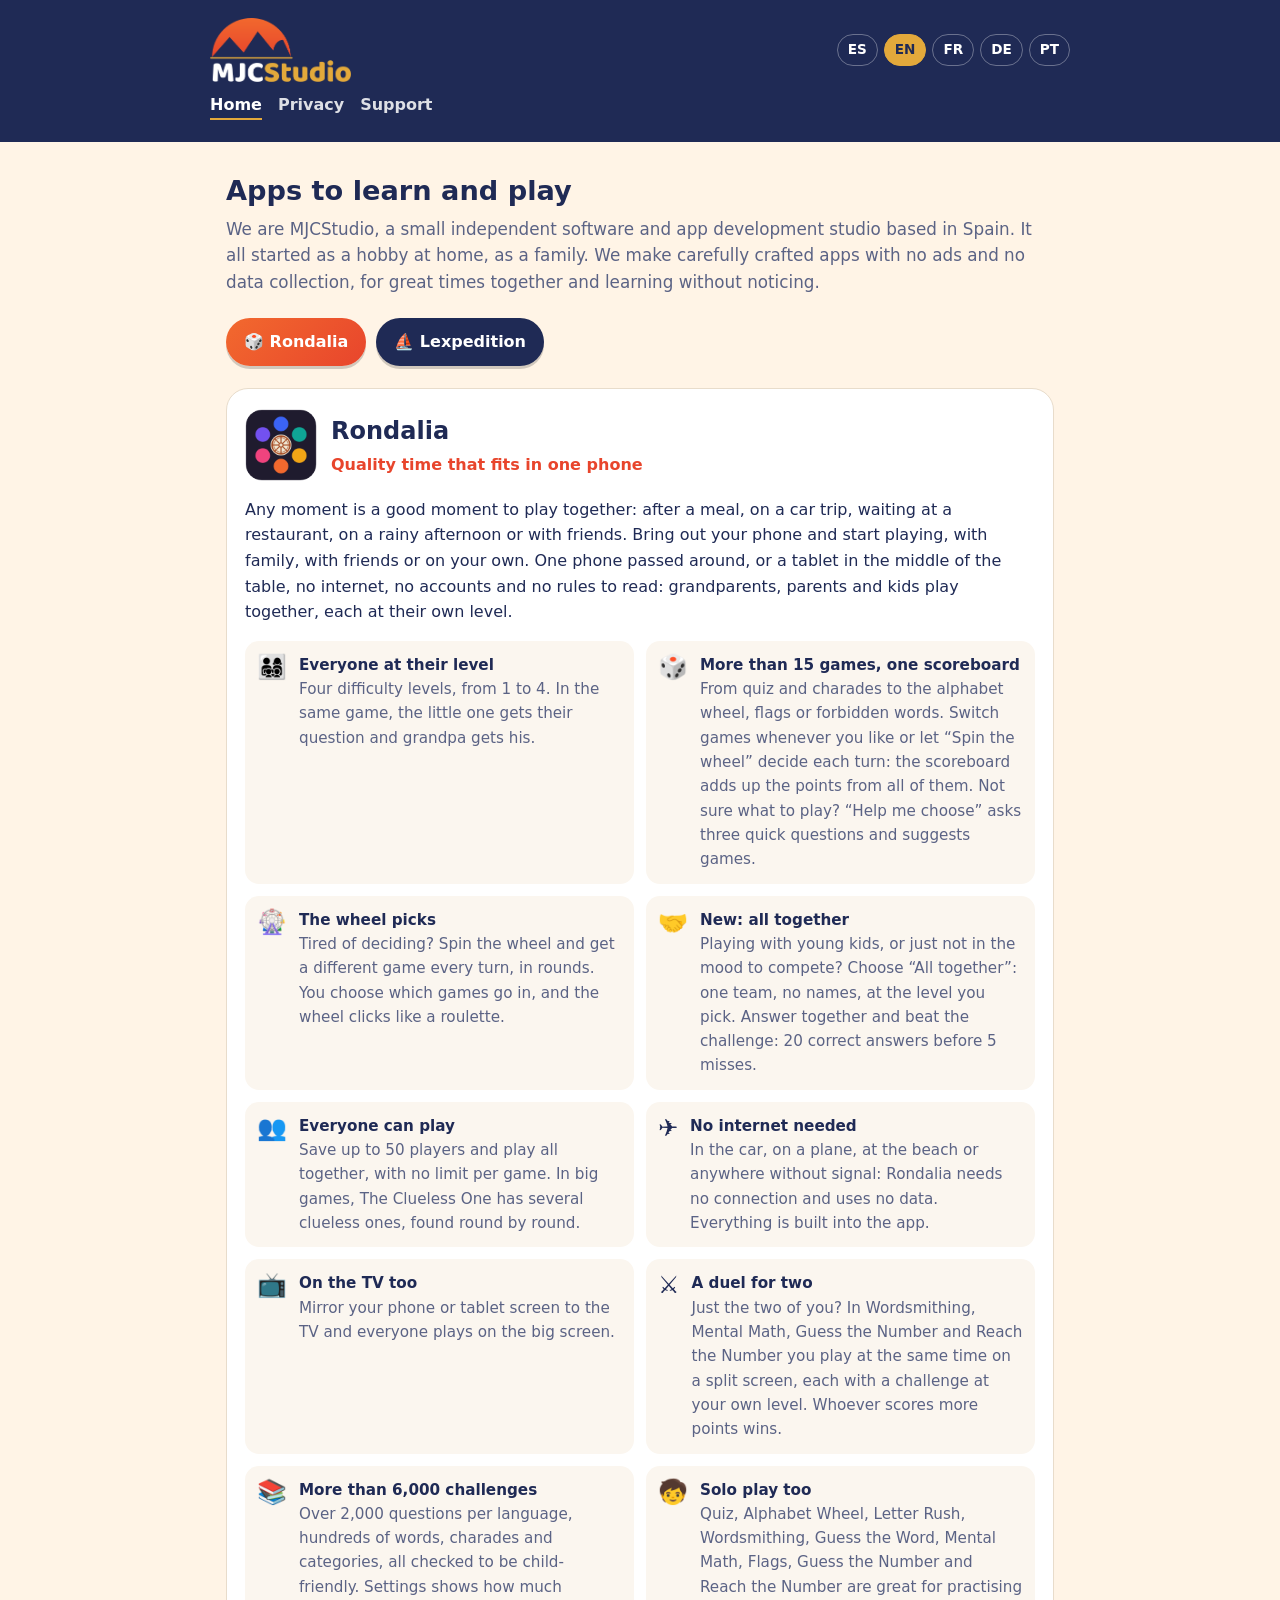
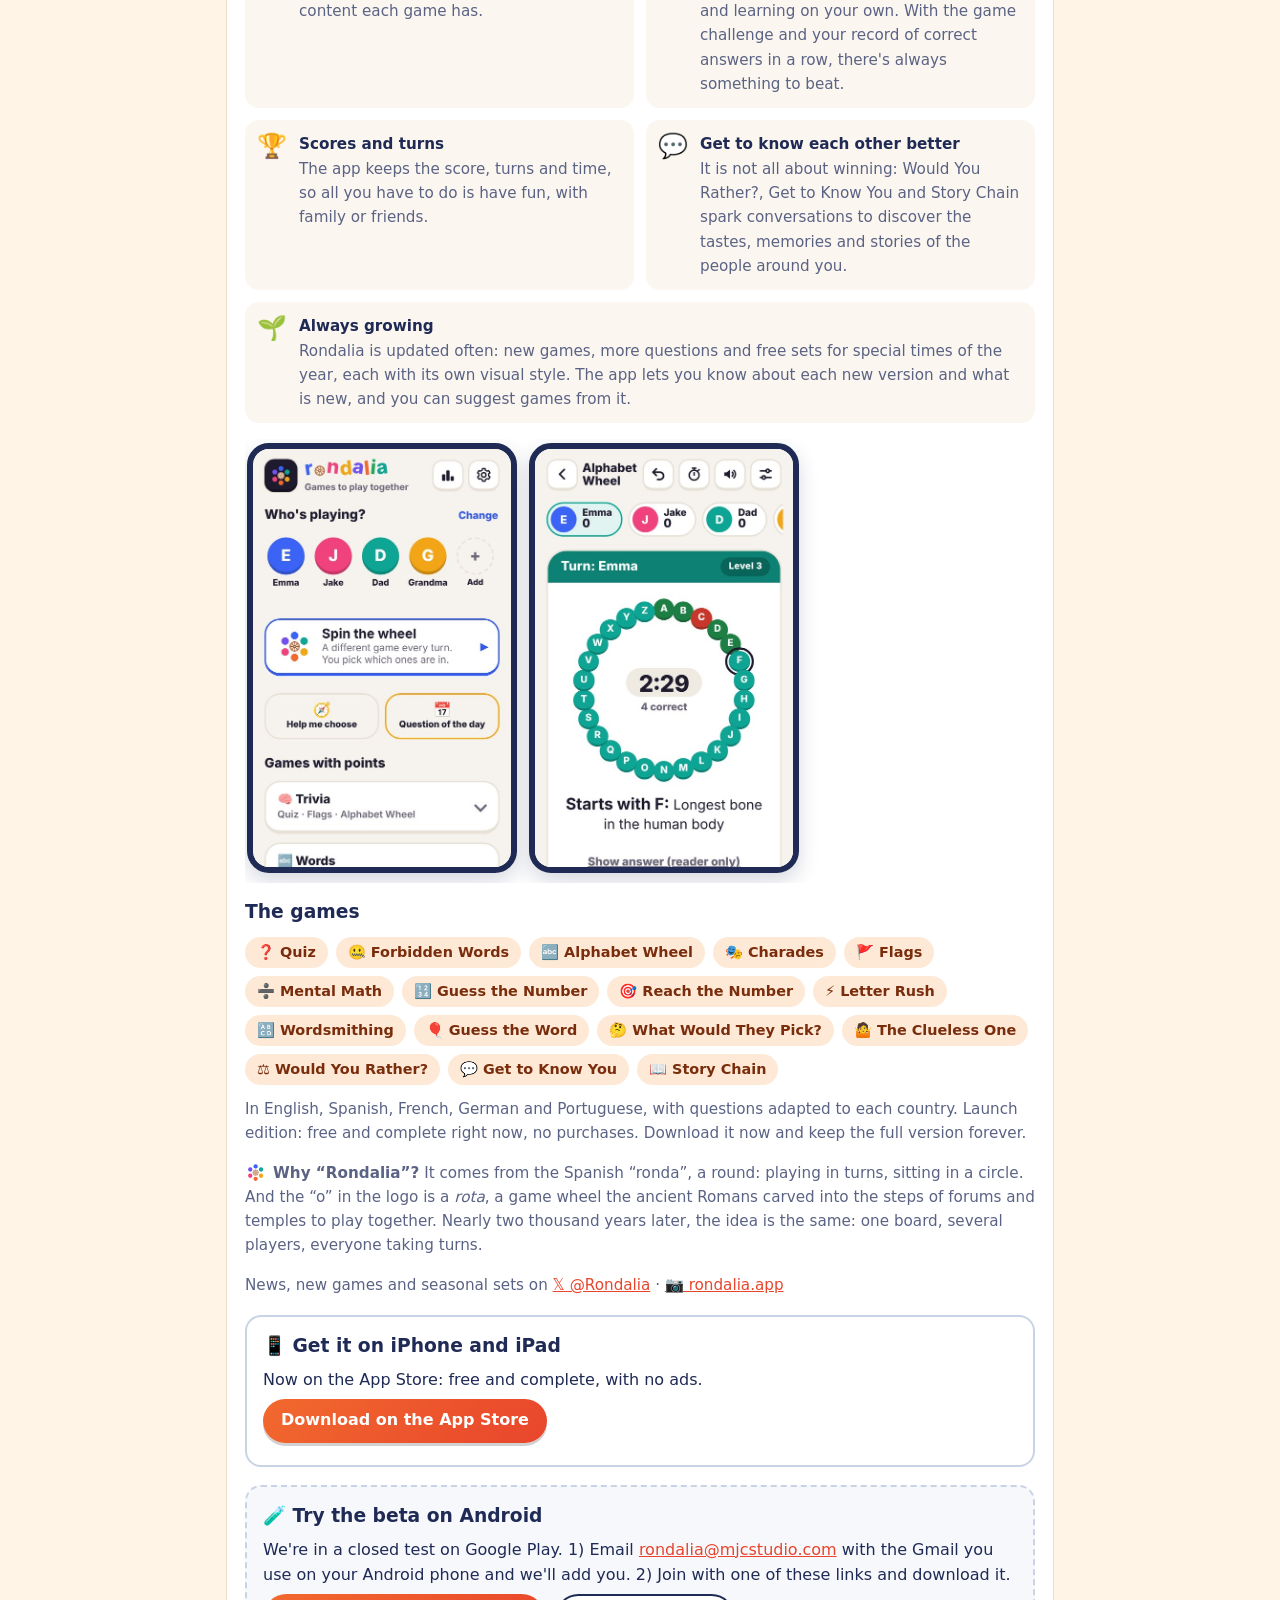
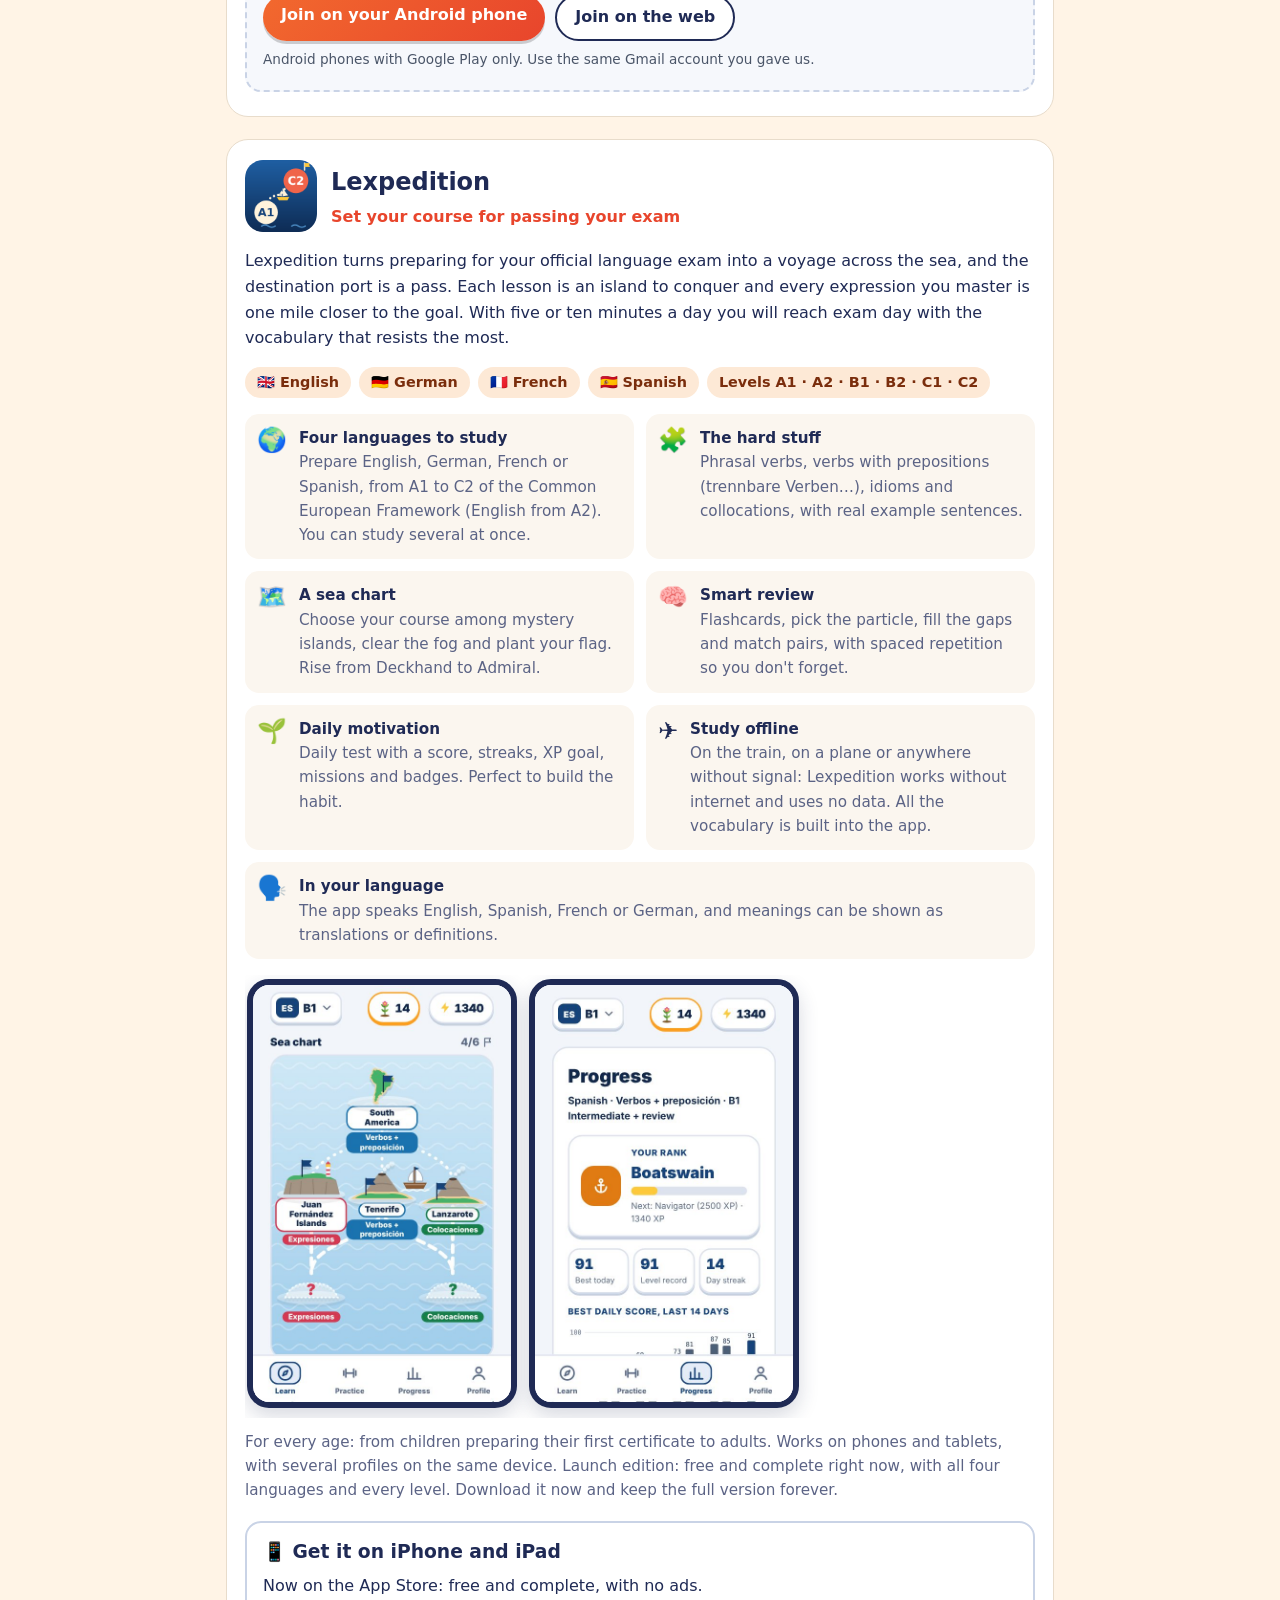
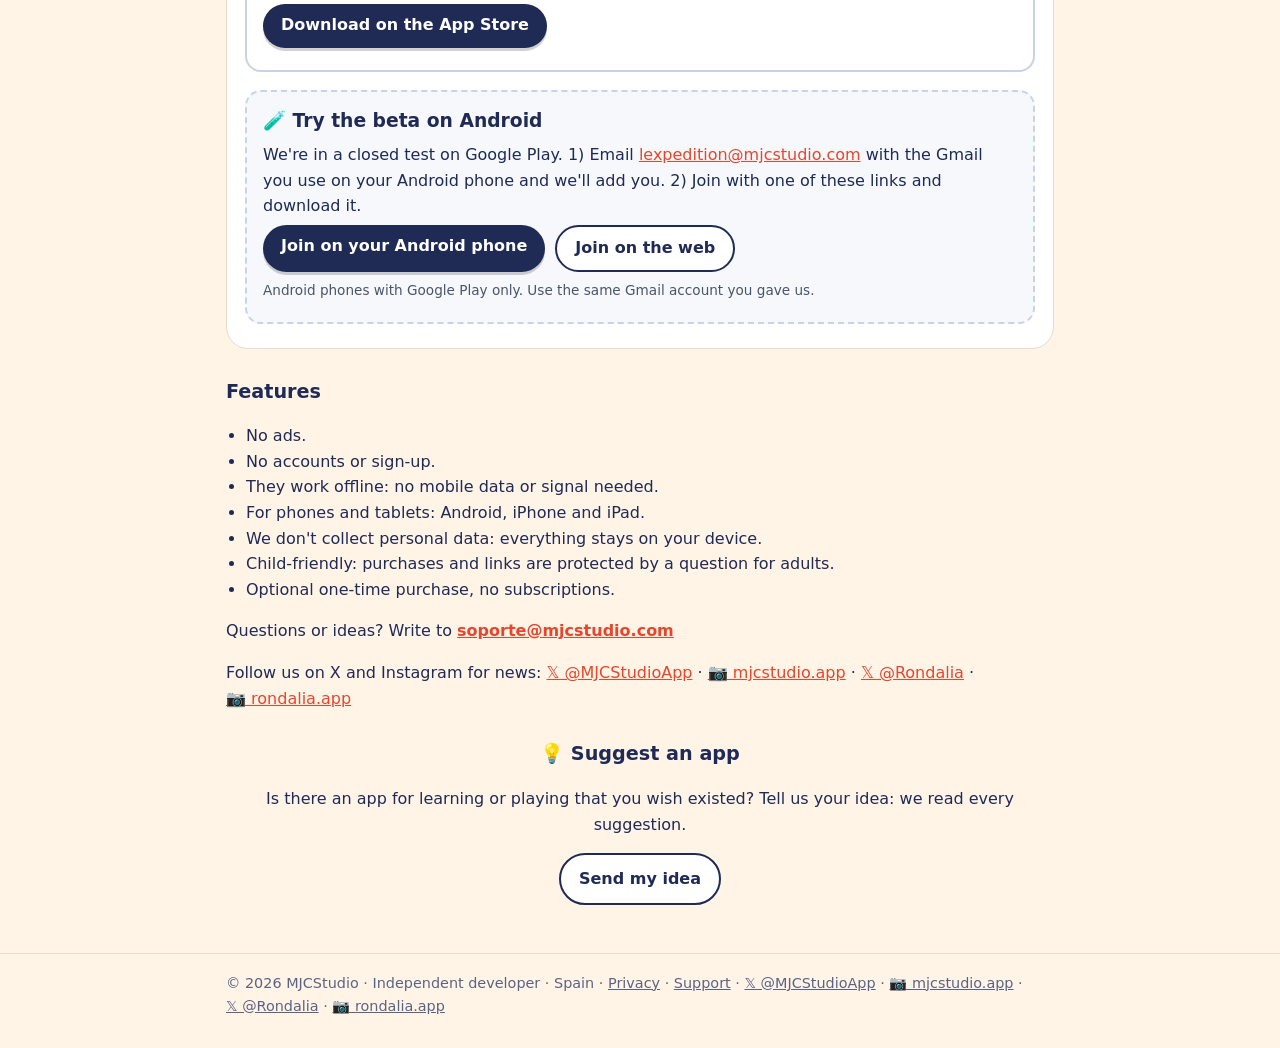
==== commit 6cd5e26c: "Web: Rondalia 6.14, niveles del 1 al 4 sin edades (5 idiomas) e imagen del Abecedario con «Nivel N» " ====
--- a/docs/index.html
+++ b/docs/index.html
@@ -25,7 +25,7 @@
 <section class="appsec" id="rondalia-es">
 <div class="apphead"><img src="./img/rondalia.png" alt="" width="72" height="72"><div><h2>Rondalia</h2><p class="kicker">Momentos de calidad que caben en un móvil</p></div></div>
 <p>Cualquier rato es bueno para jugar juntos: la sobremesa, un viaje en coche, la espera en un restaurante, una tarde de lluvia o una reunión con amigos. Saca el móvil y empieza la partida, en familia, con amigos o tú solo. Un solo móvil que se va pasando, o una tableta en el centro de la mesa, sin internet, sin cuentas y sin que nadie tenga que leer instrucciones: abuelos, padres y peques juegan juntos, cada uno a su nivel.</p>
-<div class="feats"><div class="feat"><span class="fi">👨‍👩‍👧‍👦</span><div><strong>Cada uno a su nivel</strong><br>Cuatro grupos de edad (5–7, 8–11, 12–15 y 16+). En la misma partida, el peque recibe su pregunta y el abuelo la suya.</div></div><div class="feat"><span class="fi">🎲</span><div><strong>Más de 15 juegos, un solo marcador</strong><br>Desde preguntas y mímica hasta el abecedario, banderas o palabra prohibida. Cambiad de juego cuando queráis o dejad que «La rueda elige» decida en cada turno: el marcador suma los puntos de todos. ¿No sabéis a qué jugar? «Ayúdame a elegir» os propone juegos con tres preguntas rápidas.</div></div><div class="feat"><span class="fi">🎡</span><div><strong>La rueda elige</strong><br>¿Sin ganas de decidir? Gira la rueda y toca un juego distinto en cada turno, por rondas. Tú eliges cuáles entran, y la rueda suena como una ruleta.</div></div><div class="feat"><span class="fi">🤝</span><div><strong>Nuevo: todos juntos</strong><br>¿Con niños pequeños o sin ganas de competir? Elegid «Todos juntos»: un solo equipo, sin nombres, con el nivel de edad que queráis. Responded entre todos y superad el reto: 20 aciertos antes de 5 fallos.</div></div><div class="feat"><span class="fi">👥</span><div><strong>Todos los que seáis</strong><br>Guarda hasta 50 jugadores y jugad todos a la vez, sin límite por juego. En las partidas grandes, El despistado tiene varios despistados que se descubren ronda a ronda.</div></div><div class="feat"><span class="fi">✈️</span><div><strong>Sin internet</strong><br>En el coche, en el avión, en la playa o en el pueblo sin cobertura: Rondalia no necesita conexión ni gasta datos. Todo va dentro de la app.</div></div><div class="feat"><span class="fi">📺</span><div><strong>También en la tele</strong><br>Duplica la pantalla del móvil o la tableta en la tele y jugad todos viéndola en grande.</div></div><div class="feat"><span class="fi">⚔️</span><div><strong>Duelo para dos</strong><br>¿Sois dos? En Palabrea, Cálculo, Adivina el número y Llega al número jugáis a la vez con la pantalla dividida, cada uno con el reto de su nivel. Gana quien sume más puntos.</div></div><div class="feat"><span class="fi">📚</span><div><strong>Más de 6.000 retos</strong><br>Más de 2.000 preguntas por idioma, cientos de palabras, mímicas y categorías, y todo el contenido revisado para que sea apto para niños. En Ajustes ves cuánto contenido tiene cada juego.</div></div><div class="feat"><span class="fi">🧒</span><div><strong>También para jugar solo</strong><br>Preguntas, Abecedario, Letra al vuelo, Palabrea, Adivina la palabra, Cálculo, Banderas, Adivina el número y Llega al número sirven para practicar y aprender con un solo jugador. Con el reto de partida y tu récord de aciertos seguidos, siempre hay algo que superar.</div></div><div class="feat"><span class="fi">🏆</span><div><strong>Marcador y turnos</strong><br>La app lleva los puntos, los turnos y el tiempo, para que vosotros solo os preocupéis de pasarlo bien, en familia o con amigos.</div></div><div class="feat"><span class="fi">💬</span><div><strong>Para conoceros mejor</strong><br>No todo es competir: ¿Qué prefieres?, Conocernos e Historia encadenada abren conversaciones para descubrir gustos, recuerdos y anécdotas de los demás.</div></div><div class="feat"><span class="fi">🌱</span><div><strong>Siempre creciendo</strong><br>Rondalia se actualiza con frecuencia: juegos nuevos, más preguntas y sets gratis para las fechas especiales del año, con su propio estilo visual. La app te avisa de cada versión nueva y te cuenta sus novedades, y desde ella puedes sugerirnos juegos.</div></div></div>
+<div class="feats"><div class="feat"><span class="fi">👨‍👩‍👧‍👦</span><div><strong>Cada uno a su nivel</strong><br>Cuatro niveles de dificultad, del 1 al 4. En la misma partida, el peque recibe su pregunta y el abuelo la suya.</div></div><div class="feat"><span class="fi">🎲</span><div><strong>Más de 15 juegos, un solo marcador</strong><br>Desde preguntas y mímica hasta el abecedario, banderas o palabra prohibida. Cambiad de juego cuando queráis o dejad que «La rueda elige» decida en cada turno: el marcador suma los puntos de todos. ¿No sabéis a qué jugar? «Ayúdame a elegir» os propone juegos con tres preguntas rápidas.</div></div><div class="feat"><span class="fi">🎡</span><div><strong>La rueda elige</strong><br>¿Sin ganas de decidir? Gira la rueda y toca un juego distinto en cada turno, por rondas. Tú eliges cuáles entran, y la rueda suena como una ruleta.</div></div><div class="feat"><span class="fi">🤝</span><div><strong>Nuevo: todos juntos</strong><br>¿Con niños pequeños o sin ganas de competir? Elegid «Todos juntos»: un solo equipo, sin nombres, con el nivel que queráis. Responded entre todos y superad el reto: 20 aciertos antes de 5 fallos.</div></div><div class="feat"><span class="fi">👥</span><div><strong>Todos los que seáis</strong><br>Guarda hasta 50 jugadores y jugad todos a la vez, sin límite por juego. En las partidas grandes, El despistado tiene varios despistados que se descubren ronda a ronda.</div></div><div class="feat"><span class="fi">✈️</span><div><strong>Sin internet</strong><br>En el coche, en el avión, en la playa o en el pueblo sin cobertura: Rondalia no necesita conexión ni gasta datos. Todo va dentro de la app.</div></div><div class="feat"><span class="fi">📺</span><div><strong>También en la tele</strong><br>Duplica la pantalla del móvil o la tableta en la tele y jugad todos viéndola en grande.</div></div><div class="feat"><span class="fi">⚔️</span><div><strong>Duelo para dos</strong><br>¿Sois dos? En Palabrea, Cálculo, Adivina el número y Llega al número jugáis a la vez con la pantalla dividida, cada uno con el reto de su nivel. Gana quien sume más puntos.</div></div><div class="feat"><span class="fi">📚</span><div><strong>Más de 6.000 retos</strong><br>Más de 2.000 preguntas por idioma, cientos de palabras, mímicas y categorías, y todo el contenido revisado para que sea apto para niños. En Ajustes ves cuánto contenido tiene cada juego.</div></div><div class="feat"><span class="fi">🧒</span><div><strong>También para jugar solo</strong><br>Preguntas, Abecedario, Letra al vuelo, Palabrea, Adivina la palabra, Cálculo, Banderas, Adivina el número y Llega al número sirven para practicar y aprender con un solo jugador. Con el reto de partida y tu récord de aciertos seguidos, siempre hay algo que superar.</div></div><div class="feat"><span class="fi">🏆</span><div><strong>Marcador y turnos</strong><br>La app lleva los puntos, los turnos y el tiempo, para que vosotros solo os preocupéis de pasarlo bien, en familia o con amigos.</div></div><div class="feat"><span class="fi">💬</span><div><strong>Para conoceros mejor</strong><br>No todo es competir: ¿Qué prefieres?, Conocernos e Historia encadenada abren conversaciones para descubrir gustos, recuerdos y anécdotas de los demás.</div></div><div class="feat"><span class="fi">🌱</span><div><strong>Siempre creciendo</strong><br>Rondalia se actualiza con frecuencia: juegos nuevos, más preguntas y sets gratis para las fechas especiales del año, con su propio estilo visual. La app te avisa de cada versión nueva y te cuenta sus novedades, y desde ella puedes sugerirnos juegos.</div></div></div>
 <div class="shots"><img src="./img/ron-inicio-es.jpg" alt="Pantalla de inicio de Rondalia" loading="lazy" width="270" height="436"><img src="./img/ron-abecedario-es.jpg" alt="Juego del Abecedario en Rondalia" loading="lazy" width="270" height="436"></div>
 <h3>Los juegos</h3>
 <div class="chips"><span>❓ Preguntas</span><span>🤐 Palabra prohibida</span><span>🔤 Abecedario</span><span>🎭 Mímica</span><span>🚩 Banderas</span><span>➗ Cálculo</span><span>🔢 Adivina el número</span><span>🎯 Llega al número</span><span>⚡ Letra al vuelo</span><span>🔠 Palabrea</span><span>🎈 Adivina la palabra</span><span>🤔 ¿Qué elegiría?</span><span>🤷 El despistado</span><span>⚖️ ¿Qué prefieres?</span><span>💬 Conocernos</span><span>📖 Historia encadenada</span></div>
@@ -67,7 +67,7 @@
 <section class="appsec" id="rondalia-en">
 <div class="apphead"><img src="./img/rondalia.png" alt="" width="72" height="72"><div><h2>Rondalia</h2><p class="kicker">Quality time that fits in one phone</p></div></div>
 <p>Any moment is a good moment to play together: after a meal, on a car trip, waiting at a restaurant, on a rainy afternoon or with friends. Bring out your phone and start playing, with family, with friends or on your own. One phone passed around, or a tablet in the middle of the table, no internet, no accounts and no rules to read: grandparents, parents and kids play together, each at their own level.</p>
-<div class="feats"><div class="feat"><span class="fi">👨‍👩‍👧‍👦</span><div><strong>Everyone at their level</strong><br>Four age groups (5–7, 8–11, 12–15 and 16+). In the same game, the little one gets their question and grandpa gets his.</div></div><div class="feat"><span class="fi">🎲</span><div><strong>More than 15 games, one scoreboard</strong><br>From quiz and charades to the alphabet wheel, flags or forbidden words. Switch games whenever you like or let “Spin the wheel” decide each turn: the scoreboard adds up the points from all of them. Not sure what to play? “Help me choose” asks three quick questions and suggests games.</div></div><div class="feat"><span class="fi">🎡</span><div><strong>The wheel picks</strong><br>Tired of deciding? Spin the wheel and get a different game every turn, in rounds. You choose which games go in, and the wheel clicks like a roulette.</div></div><div class="feat"><span class="fi">🤝</span><div><strong>New: all together</strong><br>Playing with young kids, or just not in the mood to compete? Choose “All together”: one team, no names, at the age level you pick. Answer together and beat the challenge: 20 correct answers before 5 misses.</div></div><div class="feat"><span class="fi">👥</span><div><strong>Everyone can play</strong><br>Save up to 50 players and play all together, with no limit per game. In big games, The Clueless One has several clueless ones, found round by round.</div></div><div class="feat"><span class="fi">✈️</span><div><strong>No internet needed</strong><br>In the car, on a plane, at the beach or anywhere without signal: Rondalia needs no connection and uses no data. Everything is built into the app.</div></div><div class="feat"><span class="fi">📺</span><div><strong>On the TV too</strong><br>Mirror your phone or tablet screen to the TV and everyone plays on the big screen.</div></div><div class="feat"><span class="fi">⚔️</span><div><strong>A duel for two</strong><br>Just the two of you? In Wordsmithing, Mental Math, Guess the Number and Reach the Number you play at the same time on a split screen, each with a challenge at your own level. Whoever scores more points wins.</div></div><div class="feat"><span class="fi">📚</span><div><strong>More than 6,000 challenges</strong><br>Over 2,000 questions per language, hundreds of words, charades and categories, all checked to be child-friendly. Settings shows how much content each game has.</div></div><div class="feat"><span class="fi">🧒</span><div><strong>Solo play too</strong><br>Quiz, Alphabet Wheel, Letter Rush, Wordsmithing, Guess the Word, Mental Math, Flags, Guess the Number and Reach the Number are great for practising and learning on your own. With the game challenge and your record of correct answers in a row, there's always something to beat.</div></div><div class="feat"><span class="fi">🏆</span><div><strong>Scores and turns</strong><br>The app keeps the score, turns and time, so all you have to do is have fun, with family or friends.</div></div><div class="feat"><span class="fi">💬</span><div><strong>Get to know each other better</strong><br>It is not all about winning: Would You Rather?, Get to Know You and Story Chain spark conversations to discover the tastes, memories and stories of the people around you.</div></div><div class="feat"><span class="fi">🌱</span><div><strong>Always growing</strong><br>Rondalia is updated often: new games, more questions and free sets for special times of the year, each with its own visual style. The app lets you know about each new version and what is new, and you can suggest games from it.</div></div></div>
+<div class="feats"><div class="feat"><span class="fi">👨‍👩‍👧‍👦</span><div><strong>Everyone at their level</strong><br>Four difficulty levels, from 1 to 4. In the same game, the little one gets their question and grandpa gets his.</div></div><div class="feat"><span class="fi">🎲</span><div><strong>More than 15 games, one scoreboard</strong><br>From quiz and charades to the alphabet wheel, flags or forbidden words. Switch games whenever you like or let “Spin the wheel” decide each turn: the scoreboard adds up the points from all of them. Not sure what to play? “Help me choose” asks three quick questions and suggests games.</div></div><div class="feat"><span class="fi">🎡</span><div><strong>The wheel picks</strong><br>Tired of deciding? Spin the wheel and get a different game every turn, in rounds. You choose which games go in, and the wheel clicks like a roulette.</div></div><div class="feat"><span class="fi">🤝</span><div><strong>New: all together</strong><br>Playing with young kids, or just not in the mood to compete? Choose “All together”: one team, no names, at the level you pick. Answer together and beat the challenge: 20 correct answers before 5 misses.</div></div><div class="feat"><span class="fi">👥</span><div><strong>Everyone can play</strong><br>Save up to 50 players and play all together, with no limit per game. In big games, The Clueless One has several clueless ones, found round by round.</div></div><div class="feat"><span class="fi">✈️</span><div><strong>No internet needed</strong><br>In the car, on a plane, at the beach or anywhere without signal: Rondalia needs no connection and uses no data. Everything is built into the app.</div></div><div class="feat"><span class="fi">📺</span><div><strong>On the TV too</strong><br>Mirror your phone or tablet screen to the TV and everyone plays on the big screen.</div></div><div class="feat"><span class="fi">⚔️</span><div><strong>A duel for two</strong><br>Just the two of you? In Wordsmithing, Mental Math, Guess the Number and Reach the Number you play at the same time on a split screen, each with a challenge at your own level. Whoever scores more points wins.</div></div><div class="feat"><span class="fi">📚</span><div><strong>More than 6,000 challenges</strong><br>Over 2,000 questions per language, hundreds of words, charades and categories, all checked to be child-friendly. Settings shows how much content each game has.</div></div><div class="feat"><span class="fi">🧒</span><div><strong>Solo play too</strong><br>Quiz, Alphabet Wheel, Letter Rush, Wordsmithing, Guess the Word, Mental Math, Flags, Guess the Number and Reach the Number are great for practising and learning on your own. With the game challenge and your record of correct answers in a row, there's always something to beat.</div></div><div class="feat"><span class="fi">🏆</span><div><strong>Scores and turns</strong><br>The app keeps the score, turns and time, so all you have to do is have fun, with family or friends.</div></div><div class="feat"><span class="fi">💬</span><div><strong>Get to know each other better</strong><br>It is not all about winning: Would You Rather?, Get to Know You and Story Chain spark conversations to discover the tastes, memories and stories of the people around you.</div></div><div class="feat"><span class="fi">🌱</span><div><strong>Always growing</strong><br>Rondalia is updated often: new games, more questions and free sets for special times of the year, each with its own visual style. The app lets you know about each new version and what is new, and you can suggest games from it.</div></div></div>
 <div class="shots"><img src="./img/ron-inicio-en.jpg" alt="Rondalia home screen" loading="lazy" width="270" height="436"><img src="./img/ron-abecedario-en.jpg" alt="Alphabet Wheel in Rondalia" loading="lazy" width="270" height="436"></div>
 <h3>The games</h3>
 <div class="chips"><span>❓ Quiz</span><span>🤐 Forbidden Words</span><span>🔤 Alphabet Wheel</span><span>🎭 Charades</span><span>🚩 Flags</span><span>➗ Mental Math</span><span>🔢 Guess the Number</span><span>🎯 Reach the Number</span><span>⚡ Letter Rush</span><span>🔠 Wordsmithing</span><span>🎈 Guess the Word</span><span>🤔 What Would They Pick?</span><span>🤷 The Clueless One</span><span>⚖️ Would You Rather?</span><span>💬 Get to Know You</span><span>📖 Story Chain</span></div>
@@ -109,7 +109,7 @@
 <section class="appsec" id="rondalia-fr">
 <div class="apphead"><img src="./img/rondalia.png" alt="" width="72" height="72"><div><h2>Rondalia</h2><p class="kicker">Des moments de qualité qui tiennent dans un téléphone</p></div></div>
 <p>Tous les moments sont bons pour jouer ensemble : après le repas, en voiture, en attendant au restaurant, un après-midi de pluie ou entre amis. Sors ton téléphone et la partie commence, en famille, entre amis ou en solo. Un seul téléphone qui passe de main en main, ou une tablette au centre de la table, sans internet, sans compte et sans règles à lire : grands-parents, parents et enfants jouent ensemble, chacun à son niveau.</p>
-<div class="feats"><div class="feat"><span class="fi">👨‍👩‍👧‍👦</span><div><strong>Chacun à son niveau</strong><br>Quatre tranches d'âge (5–7, 8–11, 12–15 et 16+). Dans la même partie, le petit a sa question et le grand-père la sienne.</div></div><div class="feat"><span class="fi">🎲</span><div><strong>Plus de 15 jeux, un seul score</strong><br>Du quiz et du mime à la roue de l'alphabet, aux drapeaux ou aux mots interdits. Changez de jeu quand vous voulez ou laissez « La roue décide » choisir à chaque tour : le tableau des scores additionne tous les points. Vous ne savez pas à quoi jouer ? « Aide-moi à choisir » pose trois questions rapides et vous propose des jeux.</div></div><div class="feat"><span class="fi">🎡</span><div><strong>La roue décide</strong><br>Pas envie de choisir ? Lancez la roue : un jeu différent à chaque tour, par manches. Vous choisissez les jeux en lice, et la roue cliquette comme une roulette.</div></div><div class="feat"><span class="fi">🤝</span><div><strong>Nouveau : tous ensemble</strong><br>Avec de jeunes enfants ou sans envie de compétition ? Choisissez « Tous ensemble » : une seule équipe, sans prénoms, au niveau d'âge de votre choix. Répondez ensemble et relevez le défi : 20 bonnes réponses avant 5 erreurs.</div></div><div class="feat"><span class="fi">👥</span><div><strong>Autant de joueurs que vous voulez</strong><br>Enregistre jusqu'à 50 joueurs et jouez tous ensemble, sans limite par jeu. Dans les grandes parties, Le Distrait compte plusieurs distraits, démasqués manche après manche.</div></div><div class="feat"><span class="fi">✈️</span><div><strong>Sans internet</strong><br>En voiture, en avion, à la plage ou à la campagne sans réseau : Rondalia fonctionne sans connexion et sans consommer de données. Tout est déjà dans l'appli.</div></div><div class="feat"><span class="fi">📺</span><div><strong>Aussi sur la télé</strong><br>Duplique l'écran du téléphone ou de la tablette sur la télé et jouez tous en grand.</div></div><div class="feat"><span class="fi">⚔️</span><div><strong>Un duel à deux</strong><br>Vous êtes deux ? Dans Motine, Calcul mental, Devine le nombre et Atteins le nombre, jouez en même temps sur écran partagé, chacun avec un défi à son niveau. Le plus de points gagne.</div></div><div class="feat"><span class="fi">📚</span><div><strong>Plus de 6 000 défis</strong><br>Plus de 2 000 questions par langue, des centaines de mots, de mimes et de catégories, tout vérifié pour convenir aux enfants. Les Réglages montrent le contenu de chaque jeu.</div></div><div class="feat"><span class="fi">🧒</span><div><strong>Aussi pour jouer seul</strong><br>Quiz, Roue de l'alphabet, Lettre éclair, Motine, Devine le mot, Calcul mental, Drapeaux, Devine le nombre et Atteins le nombre permettent de s'entraîner et d'apprendre en solo. Avec le défi de partie et ton record de bonnes réponses d'affilée, il y a toujours quelque chose à battre.</div></div><div class="feat"><span class="fi">🏆</span><div><strong>Score et tours</strong><br>L'appli compte les points, les tours et le temps : vous n'avez plus qu'à vous amuser, en famille ou entre amis.</div></div><div class="feat"><span class="fi">💬</span><div><strong>Pour mieux se connaître</strong><br>Il n'y a pas que la compétition : Tu préfères ?, Faisons connaissance et Histoire à la chaîne lancent des conversations pour découvrir les goûts, les souvenirs et les anecdotes des autres.</div></div><div class="feat"><span class="fi">🌱</span><div><strong>Toujours plus riche</strong><br>Rondalia est mise à jour souvent : nouveaux jeux, plus de questions et packs gratuits pour les moments forts de l'année, chacun avec son propre style visuel. L'appli te prévient à chaque nouvelle version et te présente ses nouveautés, et tu peux nous y proposer des jeux.</div></div></div>
+<div class="feats"><div class="feat"><span class="fi">👨‍👩‍👧‍👦</span><div><strong>Chacun à son niveau</strong><br>Quatre niveaux de difficulté, de 1 à 4. Dans la même partie, le petit a sa question et le grand-père la sienne.</div></div><div class="feat"><span class="fi">🎲</span><div><strong>Plus de 15 jeux, un seul score</strong><br>Du quiz et du mime à la roue de l'alphabet, aux drapeaux ou aux mots interdits. Changez de jeu quand vous voulez ou laissez « La roue décide » choisir à chaque tour : le tableau des scores additionne tous les points. Vous ne savez pas à quoi jouer ? « Aide-moi à choisir » pose trois questions rapides et vous propose des jeux.</div></div><div class="feat"><span class="fi">🎡</span><div><strong>La roue décide</strong><br>Pas envie de choisir ? Lancez la roue : un jeu différent à chaque tour, par manches. Vous choisissez les jeux en lice, et la roue cliquette comme une roulette.</div></div><div class="feat"><span class="fi">🤝</span><div><strong>Nouveau : tous ensemble</strong><br>Avec de jeunes enfants ou sans envie de compétition ? Choisissez « Tous ensemble » : une seule équipe, sans prénoms, au niveau de votre choix. Répondez ensemble et relevez le défi : 20 bonnes réponses avant 5 erreurs.</div></div><div class="feat"><span class="fi">👥</span><div><strong>Autant de joueurs que vous voulez</strong><br>Enregistre jusqu'à 50 joueurs et jouez tous ensemble, sans limite par jeu. Dans les grandes parties, Le Distrait compte plusieurs distraits, démasqués manche après manche.</div></div><div class="feat"><span class="fi">✈️</span><div><strong>Sans internet</strong><br>En voiture, en avion, à la plage ou à la campagne sans réseau : Rondalia fonctionne sans connexion et sans consommer de données. Tout est déjà dans l'appli.</div></div><div class="feat"><span class="fi">📺</span><div><strong>Aussi sur la télé</strong><br>Duplique l'écran du téléphone ou de la tablette sur la télé et jouez tous en grand.</div></div><div class="feat"><span class="fi">⚔️</span><div><strong>Un duel à deux</strong><br>Vous êtes deux ? Dans Motine, Calcul mental, Devine le nombre et Atteins le nombre, jouez en même temps sur écran partagé, chacun avec un défi à son niveau. Le plus de points gagne.</div></div><div class="feat"><span class="fi">📚</span><div><strong>Plus de 6 000 défis</strong><br>Plus de 2 000 questions par langue, des centaines de mots, de mimes et de catégories, tout vérifié pour convenir aux enfants. Les Réglages montrent le contenu de chaque jeu.</div></div><div class="feat"><span class="fi">🧒</span><div><strong>Aussi pour jouer seul</strong><br>Quiz, Roue de l'alphabet, Lettre éclair, Motine, Devine le mot, Calcul mental, Drapeaux, Devine le nombre et Atteins le nombre permettent de s'entraîner et d'apprendre en solo. Avec le défi de partie et ton record de bonnes réponses d'affilée, il y a toujours quelque chose à battre.</div></div><div class="feat"><span class="fi">🏆</span><div><strong>Score et tours</strong><br>L'appli compte les points, les tours et le temps : vous n'avez plus qu'à vous amuser, en famille ou entre amis.</div></div><div class="feat"><span class="fi">💬</span><div><strong>Pour mieux se connaître</strong><br>Il n'y a pas que la compétition : Tu préfères ?, Faisons connaissance et Histoire à la chaîne lancent des conversations pour découvrir les goûts, les souvenirs et les anecdotes des autres.</div></div><div class="feat"><span class="fi">🌱</span><div><strong>Toujours plus riche</strong><br>Rondalia est mise à jour souvent : nouveaux jeux, plus de questions et packs gratuits pour les moments forts de l'année, chacun avec son propre style visuel. L'appli te prévient à chaque nouvelle version et te présente ses nouveautés, et tu peux nous y proposer des jeux.</div></div></div>
 <div class="shots"><img src="./img/ron-inicio-fr.jpg" alt="Écran d'accueil de Rondalia" loading="lazy" width="270" height="436"><img src="./img/ron-abecedario-fr.jpg" alt="Roue de l'alphabet dans Rondalia" loading="lazy" width="270" height="436"></div>
 <h3>Les jeux</h3>
 <div class="chips"><span>❓ Quiz</span><span>🤐 Mots interdits</span><span>🔤 Roue de l'alphabet</span><span>🎭 Mime</span><span>🚩 Drapeaux</span><span>➗ Calcul mental</span><span>🔢 Devine le nombre</span><span>🎯 Atteins le nombre</span><span>⚡ Lettre éclair</span><span>🔠 Motine</span><span>🎈 Devine le mot</span><span>🤔 Devine son choix</span><span>🤷 Le Distrait</span><span>⚖️ Tu préfères ?</span><span>💬 Faisons connaissance</span><span>📖 Histoire à la chaîne</span></div>
@@ -151,7 +151,7 @@
 <section class="appsec" id="rondalia-de">
 <div class="apphead"><img src="./img/rondalia.png" alt="" width="72" height="72"><div><h2>Rondalia</h2><p class="kicker">Wertvolle gemeinsame Momente, die in ein Handy passen</p></div></div>
 <p>Jeder Moment ist gut, um gemeinsam zu spielen: nach dem Essen, auf der Autofahrt, beim Warten im Restaurant, an einem Regennachmittag oder mit Freunden. Handy raus – und los geht's, mit der Familie, mit Freunden oder allein. Ein Handy, das herumgereicht wird, oder ein Tablet in der Mitte des Tisches, ohne Internet, ohne Konto und ohne Anleitung lesen: Großeltern, Eltern und Kinder spielen zusammen, jeder auf seinem Niveau.</p>
-<div class="feats"><div class="feat"><span class="fi">👨‍👩‍👧‍👦</span><div><strong>Jeder auf seinem Niveau</strong><br>Vier Altersgruppen (5–7, 8–11, 12–15 und 16+). Im selben Spiel bekommt das Kind seine Frage und der Opa seine.</div></div><div class="feat"><span class="fi">🎲</span><div><strong>Über 15 Spiele, eine Punktetabelle</strong><br>Von Quiz und Pantomime bis Buchstabenrad, Flaggen oder verbotene Wörter. Wechselt das Spiel, wann ihr wollt, oder lasst „Das Rad entscheidet“ in jeder Runde wählen: Die Punktetabelle zählt alles zusammen. Ihr wisst nicht, was ihr spielen sollt? „Hilf mir wählen“ stellt drei kurze Fragen und schlägt Spiele vor.</div></div><div class="feat"><span class="fi">🎡</span><div><strong>Das Rad entscheidet</strong><br>Keine Lust zu entscheiden? Dreht das Rad und bekommt in jeder Runde ein anderes Spiel. Ihr wählt, welche Spiele dabei sind, und das Rad klickt wie ein Roulette.</div></div><div class="feat"><span class="fi">🤝</span><div><strong>Neu: alle zusammen</strong><br>Mit kleinen Kindern oder einfach ohne Lust auf Wettkampf? Wählt „Alle zusammen“: ein Team, ohne Namen, auf der Altersstufe, die ihr wollt. Antwortet gemeinsam und schafft die Herausforderung: 20 richtige Antworten vor 5 Fehlern.</div></div><div class="feat"><span class="fi">👥</span><div><strong>Alle spielen mit</strong><br>Speichere bis zu 50 Spieler und spielt alle zusammen, ohne Begrenzung pro Spiel. In großen Runden gibt es bei Der Ahnungslose mehrere Ahnungslose, die Runde für Runde entlarvt werden.</div></div><div class="feat"><span class="fi">✈️</span><div><strong>Ohne Internet</strong><br>Im Auto, im Flugzeug, am Strand oder im Funkloch: Rondalia braucht keine Verbindung und kein Datenvolumen. Alles steckt schon in der App.</div></div><div class="feat"><span class="fi">📺</span><div><strong>Auch auf dem Fernseher</strong><br>Spiegle den Bildschirm von Handy oder Tablet auf den Fernseher und alle spielen auf dem großen Bildschirm.</div></div><div class="feat"><span class="fi">⚔️</span><div><strong>Duell zu zweit</strong><br>Nur ihr zwei? In Wörteln, Kopfrechnen, Zahlenraten und Triff die Zahl spielt ihr gleichzeitig auf geteiltem Bildschirm, jeder mit einer Aufgabe auf seinem Niveau. Wer mehr Punkte holt, gewinnt.</div></div><div class="feat"><span class="fi">📚</span><div><strong>Über 6.000 Aufgaben</strong><br>Über 2.000 Fragen pro Sprache, Hunderte Wörter, Pantomimen und Kategorien – alles kindgerecht geprüft. In den Einstellungen siehst du, wie viel Inhalt jedes Spiel hat.</div></div><div class="feat"><span class="fi">🧒</span><div><strong>Auch allein spielbar</strong><br>Quiz, Buchstabenrad, Buchstabenblitz, Wörteln, Wörterraten, Kopfrechnen, Flaggen, Zahlenraten und Triff die Zahl eignen sich zum Üben und Lernen mit nur einem Spieler. Mit der Herausforderung und deinem Rekord an richtigen Antworten in Folge gibt es immer etwas zu schlagen.</div></div><div class="feat"><span class="fi">🏆</span><div><strong>Punkte und Runden</strong><br>Die App zählt Punkte, Runden und Zeit – ihr müsst nur noch Spaß haben, mit der Familie oder mit Freunden.</div></div><div class="feat"><span class="fi">💬</span><div><strong>Einander besser kennenlernen</strong><br>Es geht nicht nur ums Gewinnen: Was wäre dir lieber?, Kennenlernen und Kettengeschichte bringen Gespräche in Gang, in denen ihr Vorlieben, Erinnerungen und Anekdoten der anderen entdeckt.</div></div><div class="feat"><span class="fi">🌱</span><div><strong>Wächst ständig</strong><br>Rondalia wird regelmäßig aktualisiert: neue Spiele, mehr Fragen und kostenlose Pakete für besondere Zeiten im Jahr, jeweils mit eigenem Stil. Die App sagt dir bei jeder neuen Version Bescheid und zeigt, was neu ist, und du kannst uns darin Spiele vorschlagen.</div></div></div>
+<div class="feats"><div class="feat"><span class="fi">👨‍👩‍👧‍👦</span><div><strong>Jeder auf seinem Niveau</strong><br>Vier Schwierigkeitsstufen, von 1 bis 4. Im selben Spiel bekommt das Kind seine Frage und der Opa seine.</div></div><div class="feat"><span class="fi">🎲</span><div><strong>Über 15 Spiele, eine Punktetabelle</strong><br>Von Quiz und Pantomime bis Buchstabenrad, Flaggen oder verbotene Wörter. Wechselt das Spiel, wann ihr wollt, oder lasst „Das Rad entscheidet“ in jeder Runde wählen: Die Punktetabelle zählt alles zusammen. Ihr wisst nicht, was ihr spielen sollt? „Hilf mir wählen“ stellt drei kurze Fragen und schlägt Spiele vor.</div></div><div class="feat"><span class="fi">🎡</span><div><strong>Das Rad entscheidet</strong><br>Keine Lust zu entscheiden? Dreht das Rad und bekommt in jeder Runde ein anderes Spiel. Ihr wählt, welche Spiele dabei sind, und das Rad klickt wie ein Roulette.</div></div><div class="feat"><span class="fi">🤝</span><div><strong>Neu: alle zusammen</strong><br>Mit kleinen Kindern oder einfach ohne Lust auf Wettkampf? Wählt „Alle zusammen“: ein Team, ohne Namen, auf der Stufe, die ihr wollt. Antwortet gemeinsam und schafft die Herausforderung: 20 richtige Antworten vor 5 Fehlern.</div></div><div class="feat"><span class="fi">👥</span><div><strong>Alle spielen mit</strong><br>Speichere bis zu 50 Spieler und spielt alle zusammen, ohne Begrenzung pro Spiel. In großen Runden gibt es bei Der Ahnungslose mehrere Ahnungslose, die Runde für Runde entlarvt werden.</div></div><div class="feat"><span class="fi">✈️</span><div><strong>Ohne Internet</strong><br>Im Auto, im Flugzeug, am Strand oder im Funkloch: Rondalia braucht keine Verbindung und kein Datenvolumen. Alles steckt schon in der App.</div></div><div class="feat"><span class="fi">📺</span><div><strong>Auch auf dem Fernseher</strong><br>Spiegle den Bildschirm von Handy oder Tablet auf den Fernseher und alle spielen auf dem großen Bildschirm.</div></div><div class="feat"><span class="fi">⚔️</span><div><strong>Duell zu zweit</strong><br>Nur ihr zwei? In Wörteln, Kopfrechnen, Zahlenraten und Triff die Zahl spielt ihr gleichzeitig auf geteiltem Bildschirm, jeder mit einer Aufgabe auf seinem Niveau. Wer mehr Punkte holt, gewinnt.</div></div><div class="feat"><span class="fi">📚</span><div><strong>Über 6.000 Aufgaben</strong><br>Über 2.000 Fragen pro Sprache, Hunderte Wörter, Pantomimen und Kategorien – alles kindgerecht geprüft. In den Einstellungen siehst du, wie viel Inhalt jedes Spiel hat.</div></div><div class="feat"><span class="fi">🧒</span><div><strong>Auch allein spielbar</strong><br>Quiz, Buchstabenrad, Buchstabenblitz, Wörteln, Wörterraten, Kopfrechnen, Flaggen, Zahlenraten und Triff die Zahl eignen sich zum Üben und Lernen mit nur einem Spieler. Mit der Herausforderung und deinem Rekord an richtigen Antworten in Folge gibt es immer etwas zu schlagen.</div></div><div class="feat"><span class="fi">🏆</span><div><strong>Punkte und Runden</strong><br>Die App zählt Punkte, Runden und Zeit – ihr müsst nur noch Spaß haben, mit der Familie oder mit Freunden.</div></div><div class="feat"><span class="fi">💬</span><div><strong>Einander besser kennenlernen</strong><br>Es geht nicht nur ums Gewinnen: Was wäre dir lieber?, Kennenlernen und Kettengeschichte bringen Gespräche in Gang, in denen ihr Vorlieben, Erinnerungen und Anekdoten der anderen entdeckt.</div></div><div class="feat"><span class="fi">🌱</span><div><strong>Wächst ständig</strong><br>Rondalia wird regelmäßig aktualisiert: neue Spiele, mehr Fragen und kostenlose Pakete für besondere Zeiten im Jahr, jeweils mit eigenem Stil. Die App sagt dir bei jeder neuen Version Bescheid und zeigt, was neu ist, und du kannst uns darin Spiele vorschlagen.</div></div></div>
 <div class="shots"><img src="./img/ron-inicio-de.jpg" alt="Startbildschirm von Rondalia" loading="lazy" width="270" height="436"><img src="./img/ron-abecedario-de.jpg" alt="Buchstabenrad in Rondalia" loading="lazy" width="270" height="436"></div>
 <h3>Die Spiele</h3>
 <div class="chips"><span>❓ Quiz</span><span>🤐 Verbotene Wörter</span><span>🔤 Buchstabenrad</span><span>🎭 Pantomime</span><span>🚩 Flaggen</span><span>➗ Kopfrechnen</span><span>🔢 Zahlenraten</span><span>🎯 Triff die Zahl</span><span>⚡ Buchstabenblitz</span><span>🔠 Wörteln</span><span>🎈 Wörterraten</span><span>🤔 Rate die Wahl</span><span>🤷 Der Ahnungslose</span><span>⚖️ Was wäre dir lieber?</span><span>💬 Kennenlernen</span><span>📖 Kettengeschichte</span></div>
@@ -193,7 +193,7 @@
 <section class="appsec" id="rondalia-pt">
 <div class="apphead"><img src="./img/rondalia.png" alt="" width="72" height="72"><div><h2>Rondalia</h2><p class="kicker">Momentos que valem a pena, num só telemóvel</p></div></div>
 <p>Qualquer momento é bom para jogar juntos: depois do jantar, numa viagem de carro, à espera num restaurante, numa tarde de chuva ou com amigos. Pega no telemóvel e começa a partida, em família, com amigos ou sozinho. Um só telemóvel que vai passando de mão em mão, ou um tablet no centro da mesa, sem internet, sem contas e sem ninguém ter de ler instruções: avós, pais e pequenos jogam juntos, cada um ao seu nível.</p>
-<div class="feats"><div class="feat"><span class="fi">👨‍👩‍👧‍👦</span><div><strong>Cada um ao seu nível</strong><br>Quatro grupos de idade (5–7, 8–11, 12–15 e 16+). Na mesma partida, o pequeno recebe a sua pergunta e o avô a dele.</div></div><div class="feat"><span class="fi">🎲</span><div><strong>Mais de 15 jogos, uma só pontuação</strong><br>Das perguntas e da mímica ao abecedário, às bandeiras ou à palavra proibida. Mudem de jogo quando quiserem ou deixem que «A roda escolhe» decida em cada vez: a pontuação soma os pontos de todos. Não sabem a que jogar? «Ajuda-me a escolher» faz três perguntas rápidas e propõe jogos.</div></div><div class="feat"><span class="fi">🎡</span><div><strong>A roda escolhe</strong><br>Sem vontade de decidir? Rodem a roda e calha um jogo diferente em cada vez, por rondas. Vocês escolhem quais entram, e a roda soa como uma roleta.</div></div><div class="feat"><span class="fi">🤝</span><div><strong>Novo: todos juntos</strong><br>Com crianças pequenas ou sem vontade de competir? Escolham «Todos juntos»: uma só equipa, sem nomes, no nível de idade que quiserem. Respondam juntos e superem o desafio: 20 respostas certas antes de 5 falhas.</div></div><div class="feat"><span class="fi">👥</span><div><strong>Todos os que forem</strong><br>Guarda até 50 jogadores e joguem todos juntos, sem limite por jogo. Nas partidas grandes, O distraído tem vários distraídos, que se descobrem ronda a ronda.</div></div><div class="feat"><span class="fi">✈️</span><div><strong>Sem internet</strong><br>No carro, no avião, na praia ou na aldeia sem rede: a Rondalia não precisa de ligação nem gasta dados. Está tudo dentro da app.</div></div><div class="feat"><span class="fi">📺</span><div><strong>Também na televisão</strong><br>Espelha o ecrã do telemóvel ou do tablet na televisão e joguem todos em grande.</div></div><div class="feat"><span class="fi">⚔️</span><div><strong>Duelo a dois</strong><br>São dois? Na Palavreia, no Cálculo, no Adivinha o número e no Chega ao número jogam ao mesmo tempo com o ecrã dividido, cada um com o desafio do seu nível. Ganha quem somar mais pontos.</div></div><div class="feat"><span class="fi">📚</span><div><strong>Mais de 6000 desafios</strong><br>Mais de 2000 perguntas por idioma, adaptadas a Portugal, centenas de palavras, mímicas e categorias, e todo o conteúdo revisto para ser adequado a crianças. Nas Definições vês quanto conteúdo tem cada jogo.</div></div><div class="feat"><span class="fi">🧒</span><div><strong>Também para jogar sozinho</strong><br>Perguntas, Abecedário, Letra a voar, Palavreia, Adivinha a palavra, Cálculo, Bandeiras, Adivinha o número e Chega ao número servem para praticar e aprender com um só jogador. Com o desafio de partida e o teu recorde de respostas certas seguidas, há sempre algo para superar.</div></div><div class="feat"><span class="fi">🏆</span><div><strong>Pontuação e vezes</strong><br>A app conta os pontos, as vezes e o tempo, para que vocês só tenham de se divertir, em família ou com amigos.</div></div><div class="feat"><span class="fi">💬</span><div><strong>Para se conhecerem melhor</strong><br>Nem tudo é competir: O que preferes?, Conhecermo-nos e História encadeada abrem conversas para descobrir gostos, memórias e histórias dos outros.</div></div><div class="feat"><span class="fi">🌱</span><div><strong>Sempre a crescer</strong><br>A Rondalia é atualizada com frequência: jogos novos, mais perguntas e coleções grátis para as datas especiais do ano, com o seu próprio estilo visual. A app avisa-te de cada versão nova e conta-te as novidades, e podes sugerir-nos jogos a partir dela.</div></div></div>
+<div class="feats"><div class="feat"><span class="fi">👨‍👩‍👧‍👦</span><div><strong>Cada um ao seu nível</strong><br>Quatro níveis de dificuldade, do 1 ao 4. Na mesma partida, o pequeno recebe a sua pergunta e o avô a dele.</div></div><div class="feat"><span class="fi">🎲</span><div><strong>Mais de 15 jogos, uma só pontuação</strong><br>Das perguntas e da mímica ao abecedário, às bandeiras ou à palavra proibida. Mudem de jogo quando quiserem ou deixem que «A roda escolhe» decida em cada vez: a pontuação soma os pontos de todos. Não sabem a que jogar? «Ajuda-me a escolher» faz três perguntas rápidas e propõe jogos.</div></div><div class="feat"><span class="fi">🎡</span><div><strong>A roda escolhe</strong><br>Sem vontade de decidir? Rodem a roda e calha um jogo diferente em cada vez, por rondas. Vocês escolhem quais entram, e a roda soa como uma roleta.</div></div><div class="feat"><span class="fi">🤝</span><div><strong>Novo: todos juntos</strong><br>Com crianças pequenas ou sem vontade de competir? Escolham «Todos juntos»: uma só equipa, sem nomes, no nível que quiserem. Respondam juntos e superem o desafio: 20 respostas certas antes de 5 falhas.</div></div><div class="feat"><span class="fi">👥</span><div><strong>Todos os que forem</strong><br>Guarda até 50 jogadores e joguem todos juntos, sem limite por jogo. Nas partidas grandes, O distraído tem vários distraídos, que se descobrem ronda a ronda.</div></div><div class="feat"><span class="fi">✈️</span><div><strong>Sem internet</strong><br>No carro, no avião, na praia ou na aldeia sem rede: a Rondalia não precisa de ligação nem gasta dados. Está tudo dentro da app.</div></div><div class="feat"><span class="fi">📺</span><div><strong>Também na televisão</strong><br>Espelha o ecrã do telemóvel ou do tablet na televisão e joguem todos em grande.</div></div><div class="feat"><span class="fi">⚔️</span><div><strong>Duelo a dois</strong><br>São dois? Na Palavreia, no Cálculo, no Adivinha o número e no Chega ao número jogam ao mesmo tempo com o ecrã dividido, cada um com o desafio do seu nível. Ganha quem somar mais pontos.</div></div><div class="feat"><span class="fi">📚</span><div><strong>Mais de 6000 desafios</strong><br>Mais de 2000 perguntas por idioma, adaptadas a Portugal, centenas de palavras, mímicas e categorias, e todo o conteúdo revisto para ser adequado a crianças. Nas Definições vês quanto conteúdo tem cada jogo.</div></div><div class="feat"><span class="fi">🧒</span><div><strong>Também para jogar sozinho</strong><br>Perguntas, Abecedário, Letra a voar, Palavreia, Adivinha a palavra, Cálculo, Bandeiras, Adivinha o número e Chega ao número servem para praticar e aprender com um só jogador. Com o desafio de partida e o teu recorde de respostas certas seguidas, há sempre algo para superar.</div></div><div class="feat"><span class="fi">🏆</span><div><strong>Pontuação e vezes</strong><br>A app conta os pontos, as vezes e o tempo, para que vocês só tenham de se divertir, em família ou com amigos.</div></div><div class="feat"><span class="fi">💬</span><div><strong>Para se conhecerem melhor</strong><br>Nem tudo é competir: O que preferes?, Conhecermo-nos e História encadeada abrem conversas para descobrir gostos, memórias e histórias dos outros.</div></div><div class="feat"><span class="fi">🌱</span><div><strong>Sempre a crescer</strong><br>A Rondalia é atualizada com frequência: jogos novos, mais perguntas e coleções grátis para as datas especiais do ano, com o seu próprio estilo visual. A app avisa-te de cada versão nova e conta-te as novidades, e podes sugerir-nos jogos a partir dela.</div></div></div>
 <div class="shots"><img src="./img/ron-inicio-pt.jpg" alt="Ecrã inicial da Rondalia" loading="lazy" width="270" height="436"><img src="./img/ron-abecedario-pt.jpg" alt="Jogo do Abecedário na Rondalia" loading="lazy" width="270" height="436"></div>
 <h3>Os jogos</h3>
 <div class="chips"><span>❓ Perguntas</span><span>🤐 Palavra proibida</span><span>🔤 Abecedário</span><span>🎭 Mímica</span><span>🚩 Bandeiras</span><span>➗ Cálculo</span><span>🔢 Adivinha o número</span><span>🎯 Chega ao número</span><span>⚡ Letra a voar</span><span>🔠 Palavreia</span><span>🎈 Adivinha a palavra</span><span>🤔 O que escolheria?</span><span>🤷 O distraído</span><span>⚖️ O que preferes?</span><span>💬 Conhecermo-nos</span><span>📖 História encadeada</span></div>
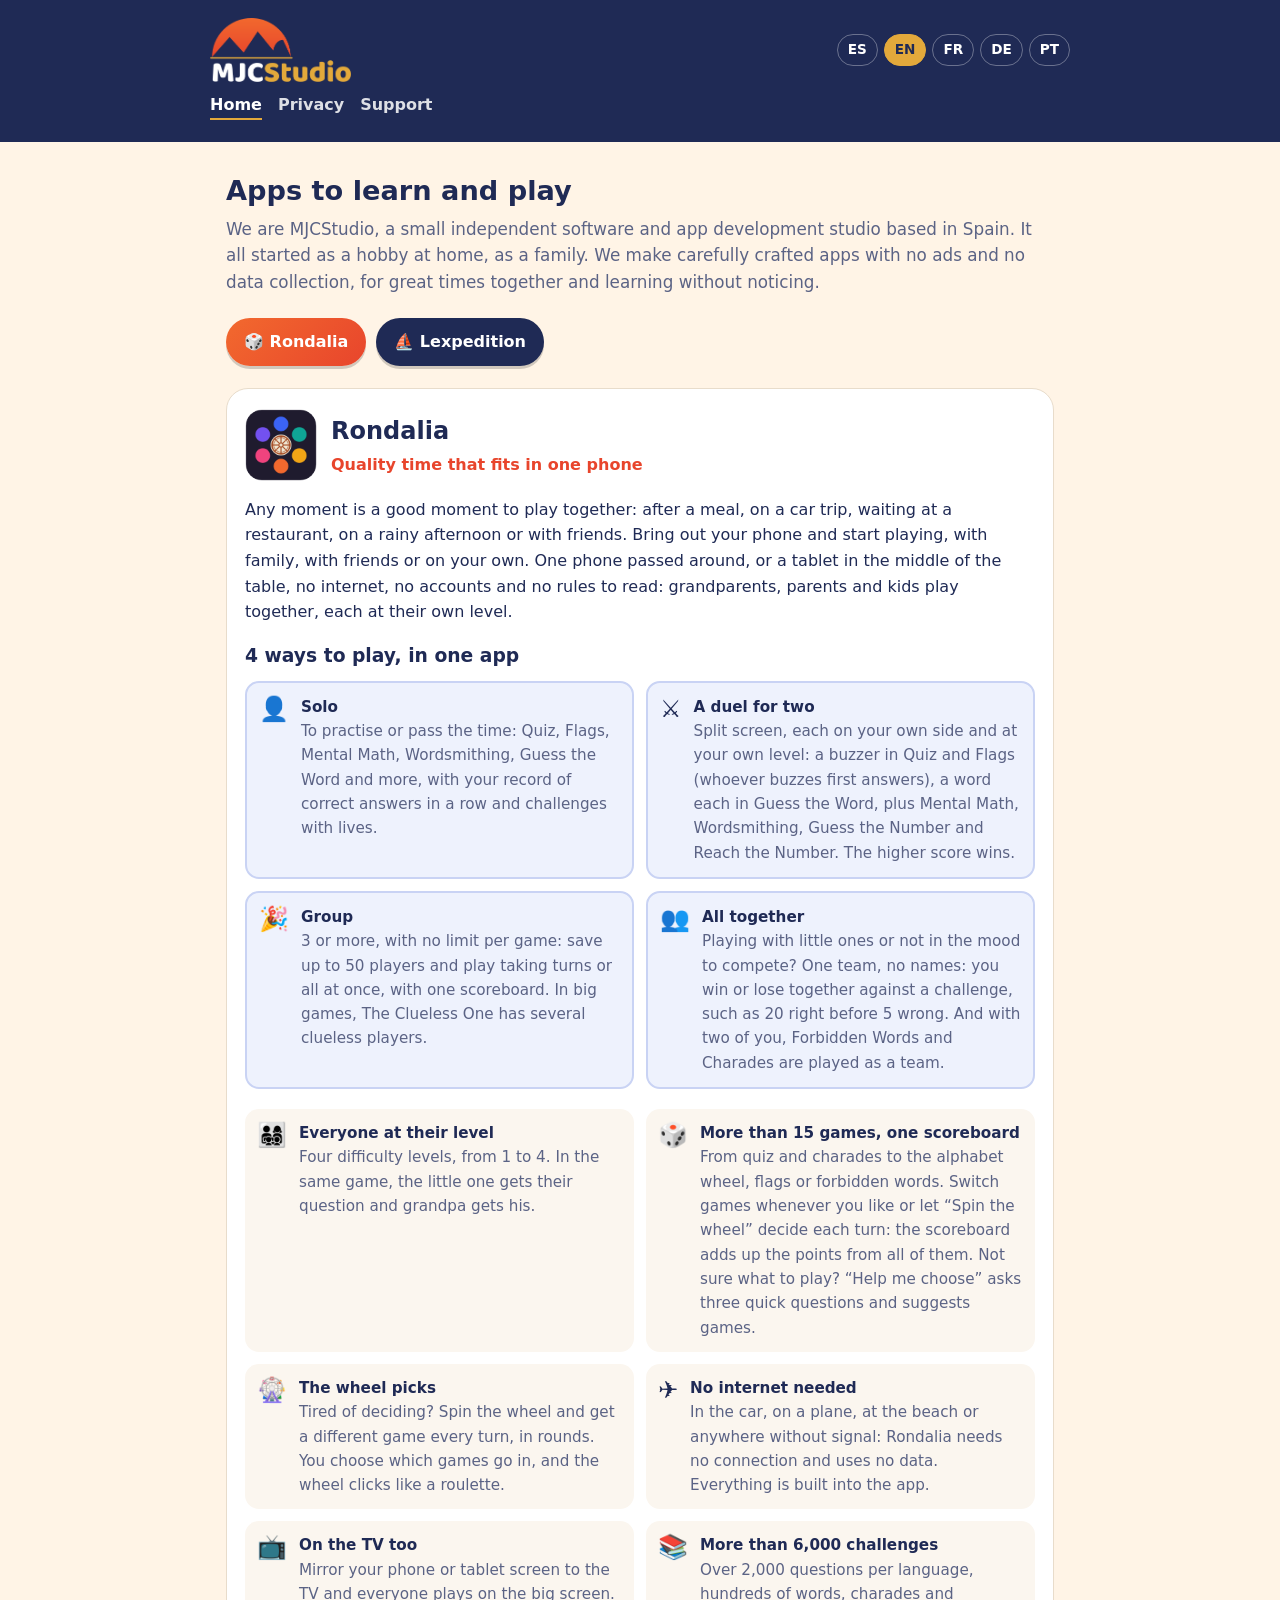
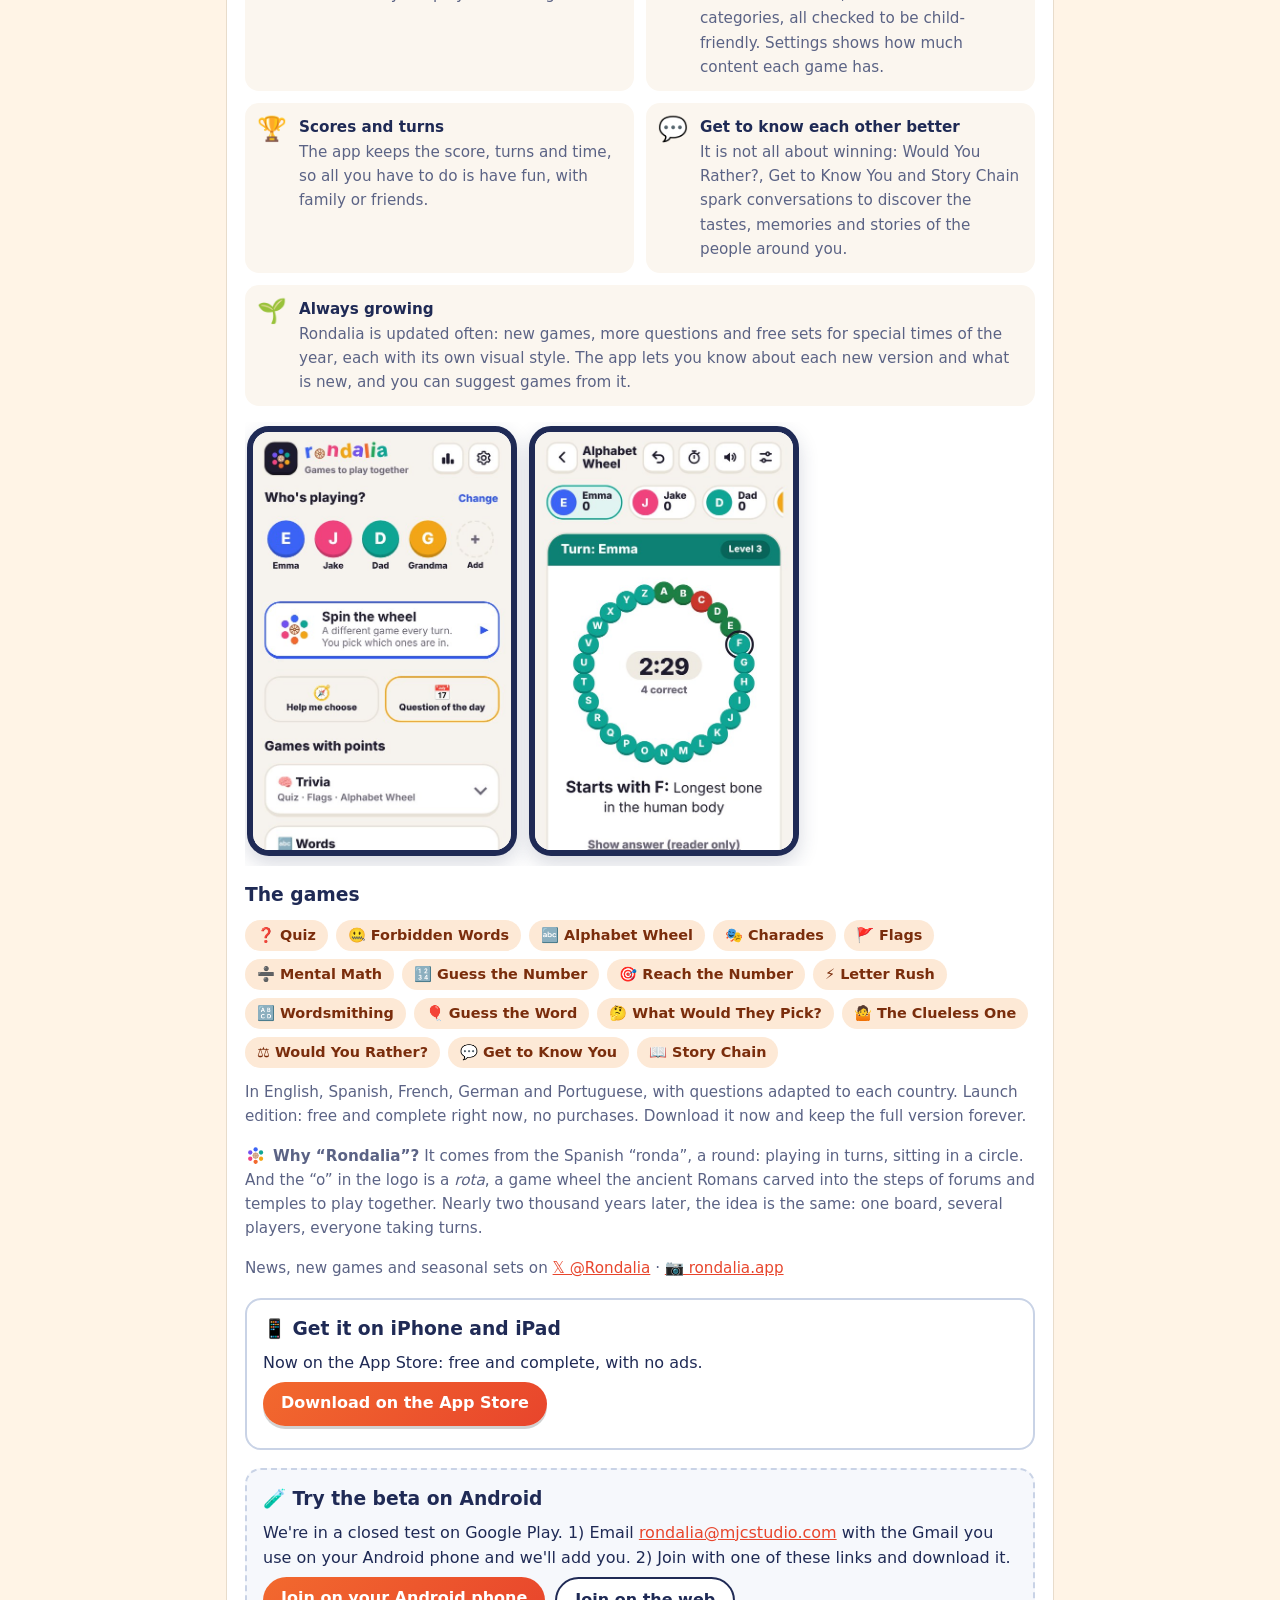
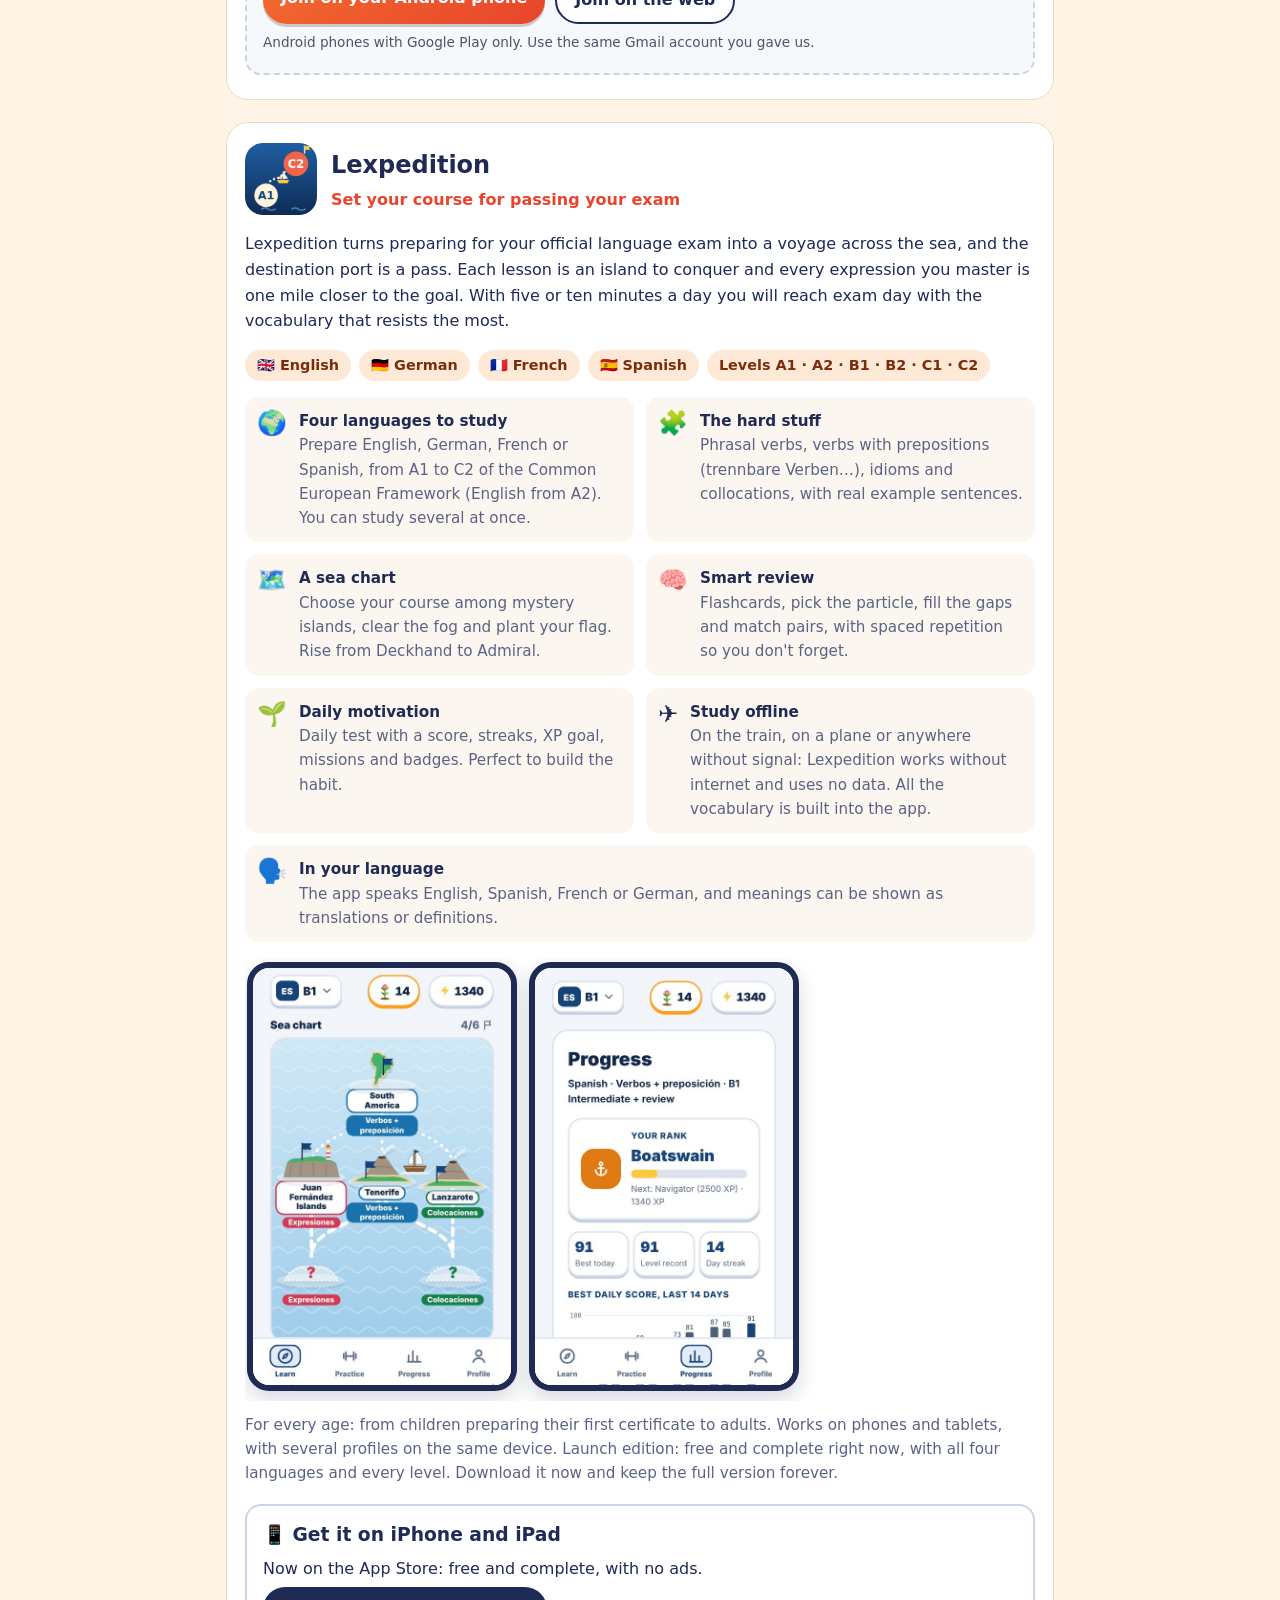
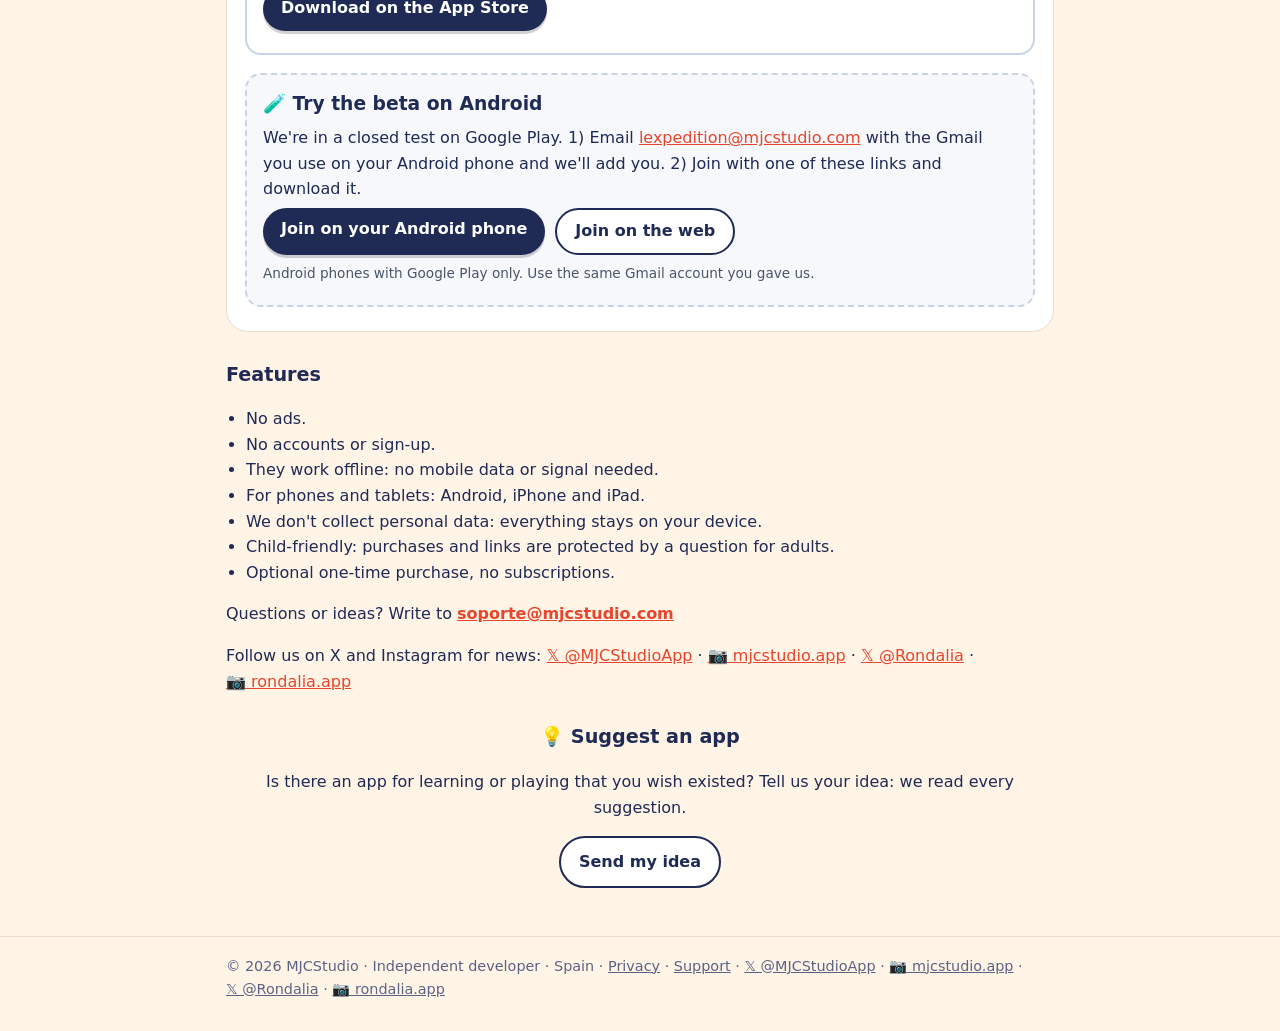
==== commit 76160355: "Rondalia: «4 formas de jugar» (solo, duelo, en grupo, todos juntos) arriba en la portada, en 5 idiom" ====
--- a/docs/index.html
+++ b/docs/index.html
@@ -25,7 +25,9 @@
 <section class="appsec" id="rondalia-es">
 <div class="apphead"><img src="./img/rondalia.png" alt="" width="72" height="72"><div><h2>Rondalia</h2><p class="kicker">Momentos de calidad que caben en un móvil</p></div></div>
 <p>Cualquier rato es bueno para jugar juntos: la sobremesa, un viaje en coche, la espera en un restaurante, una tarde de lluvia o una reunión con amigos. Saca el móvil y empieza la partida, en familia, con amigos o tú solo. Un solo móvil que se va pasando, o una tableta en el centro de la mesa, sin internet, sin cuentas y sin que nadie tenga que leer instrucciones: abuelos, padres y peques juegan juntos, cada uno a su nivel.</p>
-<div class="feats"><div class="feat"><span class="fi">👨‍👩‍👧‍👦</span><div><strong>Cada uno a su nivel</strong><br>Cuatro niveles de dificultad, del 1 al 4. En la misma partida, el peque recibe su pregunta y el abuelo la suya.</div></div><div class="feat"><span class="fi">🎲</span><div><strong>Más de 15 juegos, un solo marcador</strong><br>Desde preguntas y mímica hasta el abecedario, banderas o palabra prohibida. Cambiad de juego cuando queráis o dejad que «La rueda elige» decida en cada turno: el marcador suma los puntos de todos. ¿No sabéis a qué jugar? «Ayúdame a elegir» os propone juegos con tres preguntas rápidas.</div></div><div class="feat"><span class="fi">🎡</span><div><strong>La rueda elige</strong><br>¿Sin ganas de decidir? Gira la rueda y toca un juego distinto en cada turno, por rondas. Tú eliges cuáles entran, y la rueda suena como una ruleta.</div></div><div class="feat"><span class="fi">🤝</span><div><strong>Nuevo: todos juntos</strong><br>¿Con niños pequeños o sin ganas de competir? Elegid «Todos juntos»: un solo equipo, sin nombres, con el nivel que queráis. Responded entre todos y superad el reto: 20 aciertos antes de 5 fallos.</div></div><div class="feat"><span class="fi">👥</span><div><strong>Todos los que seáis</strong><br>Guarda hasta 50 jugadores y jugad todos a la vez, sin límite por juego. En las partidas grandes, El despistado tiene varios despistados que se descubren ronda a ronda.</div></div><div class="feat"><span class="fi">✈️</span><div><strong>Sin internet</strong><br>En el coche, en el avión, en la playa o en el pueblo sin cobertura: Rondalia no necesita conexión ni gasta datos. Todo va dentro de la app.</div></div><div class="feat"><span class="fi">📺</span><div><strong>También en la tele</strong><br>Duplica la pantalla del móvil o la tableta en la tele y jugad todos viéndola en grande.</div></div><div class="feat"><span class="fi">⚔️</span><div><strong>Duelo para dos</strong><br>¿Sois dos? En Palabrea, Cálculo, Adivina el número y Llega al número jugáis a la vez con la pantalla dividida, cada uno con el reto de su nivel. Gana quien sume más puntos.</div></div><div class="feat"><span class="fi">📚</span><div><strong>Más de 6.000 retos</strong><br>Más de 2.000 preguntas por idioma, cientos de palabras, mímicas y categorías, y todo el contenido revisado para que sea apto para niños. En Ajustes ves cuánto contenido tiene cada juego.</div></div><div class="feat"><span class="fi">🧒</span><div><strong>También para jugar solo</strong><br>Preguntas, Abecedario, Letra al vuelo, Palabrea, Adivina la palabra, Cálculo, Banderas, Adivina el número y Llega al número sirven para practicar y aprender con un solo jugador. Con el reto de partida y tu récord de aciertos seguidos, siempre hay algo que superar.</div></div><div class="feat"><span class="fi">🏆</span><div><strong>Marcador y turnos</strong><br>La app lleva los puntos, los turnos y el tiempo, para que vosotros solo os preocupéis de pasarlo bien, en familia o con amigos.</div></div><div class="feat"><span class="fi">💬</span><div><strong>Para conoceros mejor</strong><br>No todo es competir: ¿Qué prefieres?, Conocernos e Historia encadenada abren conversaciones para descubrir gustos, recuerdos y anécdotas de los demás.</div></div><div class="feat"><span class="fi">🌱</span><div><strong>Siempre creciendo</strong><br>Rondalia se actualiza con frecuencia: juegos nuevos, más preguntas y sets gratis para las fechas especiales del año, con su propio estilo visual. La app te avisa de cada versión nueva y te cuenta sus novedades, y desde ella puedes sugerirnos juegos.</div></div></div>
+<h3 class="modes-h">4 formas de jugar, en la misma app</h3>
+<div class="modes"><div class="feats"><div class="feat"><span class="fi">👤</span><div><strong>Solo</strong><br>Para practicar o pasar el rato: Preguntas, Banderas, Cálculo, Palabrea, Adivina la palabra y más, con tu récord de aciertos seguidos y retos con vidas.</div></div><div class="feat"><span class="fi">⚔️</span><div><strong>Duelo para dos</strong><br>Pantalla dividida, cada uno en su lado y a su nivel: pulsador en Preguntas y Banderas (responde quien pulse antes), una palabra para cada uno en Adivina la palabra, y Cálculo, Palabrea, Adivina el número y Llega al número. Gana quien sume más.</div></div><div class="feat"><span class="fi">🎉</span><div><strong>En grupo</strong><br>De 3 en adelante, sin límite por juego: guarda hasta 50 jugadores y jugad por turnos o todos a la vez, con un solo marcador. En las partidas grandes, El despistado tiene varios despistados.</div></div><div class="feat"><span class="fi">👥</span><div><strong>Todos juntos</strong><br>¿Con niños pequeños o sin ganas de competir? Un solo equipo, sin nombres: ganáis o perdéis juntos contra un reto, como 20 aciertos antes de 5 fallos. Y si sois dos, Palabra prohibida y Mímica se juegan en equipo.</div></div></div></div>
+<div class="feats"><div class="feat"><span class="fi">👨‍👩‍👧‍👦</span><div><strong>Cada uno a su nivel</strong><br>Cuatro niveles de dificultad, del 1 al 4. En la misma partida, el peque recibe su pregunta y el abuelo la suya.</div></div><div class="feat"><span class="fi">🎲</span><div><strong>Más de 15 juegos, un solo marcador</strong><br>Desde preguntas y mímica hasta el abecedario, banderas o palabra prohibida. Cambiad de juego cuando queráis o dejad que «La rueda elige» decida en cada turno: el marcador suma los puntos de todos. ¿No sabéis a qué jugar? «Ayúdame a elegir» os propone juegos con tres preguntas rápidas.</div></div><div class="feat"><span class="fi">🎡</span><div><strong>La rueda elige</strong><br>¿Sin ganas de decidir? Gira la rueda y toca un juego distinto en cada turno, por rondas. Tú eliges cuáles entran, y la rueda suena como una ruleta.</div></div><div class="feat"><span class="fi">✈️</span><div><strong>Sin internet</strong><br>En el coche, en el avión, en la playa o en el pueblo sin cobertura: Rondalia no necesita conexión ni gasta datos. Todo va dentro de la app.</div></div><div class="feat"><span class="fi">📺</span><div><strong>También en la tele</strong><br>Duplica la pantalla del móvil o la tableta en la tele y jugad todos viéndola en grande.</div></div><div class="feat"><span class="fi">📚</span><div><strong>Más de 6.000 retos</strong><br>Más de 2.000 preguntas por idioma, cientos de palabras, mímicas y categorías, y todo el contenido revisado para que sea apto para niños. En Ajustes ves cuánto contenido tiene cada juego.</div></div><div class="feat"><span class="fi">🏆</span><div><strong>Marcador y turnos</strong><br>La app lleva los puntos, los turnos y el tiempo, para que vosotros solo os preocupéis de pasarlo bien, en familia o con amigos.</div></div><div class="feat"><span class="fi">💬</span><div><strong>Para conoceros mejor</strong><br>No todo es competir: ¿Qué prefieres?, Conocernos e Historia encadenada abren conversaciones para descubrir gustos, recuerdos y anécdotas de los demás.</div></div><div class="feat"><span class="fi">🌱</span><div><strong>Siempre creciendo</strong><br>Rondalia se actualiza con frecuencia: juegos nuevos, más preguntas y sets gratis para las fechas especiales del año, con su propio estilo visual. La app te avisa de cada versión nueva y te cuenta sus novedades, y desde ella puedes sugerirnos juegos.</div></div></div>
 <div class="shots"><img src="./img/ron-inicio-es.jpg" alt="Pantalla de inicio de Rondalia" loading="lazy" width="270" height="436"><img src="./img/ron-abecedario-es.jpg" alt="Juego del Abecedario en Rondalia" loading="lazy" width="270" height="436"></div>
 <h3>Los juegos</h3>
 <div class="chips"><span>❓ Preguntas</span><span>🤐 Palabra prohibida</span><span>🔤 Abecedario</span><span>🎭 Mímica</span><span>🚩 Banderas</span><span>➗ Cálculo</span><span>🔢 Adivina el número</span><span>🎯 Llega al número</span><span>⚡ Letra al vuelo</span><span>🔠 Palabrea</span><span>🎈 Adivina la palabra</span><span>🤔 ¿Qué elegiría?</span><span>🤷 El despistado</span><span>⚖️ ¿Qué prefieres?</span><span>💬 Conocernos</span><span>📖 Historia encadenada</span></div>
@@ -67,7 +69,9 @@
 <section class="appsec" id="rondalia-en">
 <div class="apphead"><img src="./img/rondalia.png" alt="" width="72" height="72"><div><h2>Rondalia</h2><p class="kicker">Quality time that fits in one phone</p></div></div>
 <p>Any moment is a good moment to play together: after a meal, on a car trip, waiting at a restaurant, on a rainy afternoon or with friends. Bring out your phone and start playing, with family, with friends or on your own. One phone passed around, or a tablet in the middle of the table, no internet, no accounts and no rules to read: grandparents, parents and kids play together, each at their own level.</p>
-<div class="feats"><div class="feat"><span class="fi">👨‍👩‍👧‍👦</span><div><strong>Everyone at their level</strong><br>Four difficulty levels, from 1 to 4. In the same game, the little one gets their question and grandpa gets his.</div></div><div class="feat"><span class="fi">🎲</span><div><strong>More than 15 games, one scoreboard</strong><br>From quiz and charades to the alphabet wheel, flags or forbidden words. Switch games whenever you like or let “Spin the wheel” decide each turn: the scoreboard adds up the points from all of them. Not sure what to play? “Help me choose” asks three quick questions and suggests games.</div></div><div class="feat"><span class="fi">🎡</span><div><strong>The wheel picks</strong><br>Tired of deciding? Spin the wheel and get a different game every turn, in rounds. You choose which games go in, and the wheel clicks like a roulette.</div></div><div class="feat"><span class="fi">🤝</span><div><strong>New: all together</strong><br>Playing with young kids, or just not in the mood to compete? Choose “All together”: one team, no names, at the level you pick. Answer together and beat the challenge: 20 correct answers before 5 misses.</div></div><div class="feat"><span class="fi">👥</span><div><strong>Everyone can play</strong><br>Save up to 50 players and play all together, with no limit per game. In big games, The Clueless One has several clueless ones, found round by round.</div></div><div class="feat"><span class="fi">✈️</span><div><strong>No internet needed</strong><br>In the car, on a plane, at the beach or anywhere without signal: Rondalia needs no connection and uses no data. Everything is built into the app.</div></div><div class="feat"><span class="fi">📺</span><div><strong>On the TV too</strong><br>Mirror your phone or tablet screen to the TV and everyone plays on the big screen.</div></div><div class="feat"><span class="fi">⚔️</span><div><strong>A duel for two</strong><br>Just the two of you? In Wordsmithing, Mental Math, Guess the Number and Reach the Number you play at the same time on a split screen, each with a challenge at your own level. Whoever scores more points wins.</div></div><div class="feat"><span class="fi">📚</span><div><strong>More than 6,000 challenges</strong><br>Over 2,000 questions per language, hundreds of words, charades and categories, all checked to be child-friendly. Settings shows how much content each game has.</div></div><div class="feat"><span class="fi">🧒</span><div><strong>Solo play too</strong><br>Quiz, Alphabet Wheel, Letter Rush, Wordsmithing, Guess the Word, Mental Math, Flags, Guess the Number and Reach the Number are great for practising and learning on your own. With the game challenge and your record of correct answers in a row, there's always something to beat.</div></div><div class="feat"><span class="fi">🏆</span><div><strong>Scores and turns</strong><br>The app keeps the score, turns and time, so all you have to do is have fun, with family or friends.</div></div><div class="feat"><span class="fi">💬</span><div><strong>Get to know each other better</strong><br>It is not all about winning: Would You Rather?, Get to Know You and Story Chain spark conversations to discover the tastes, memories and stories of the people around you.</div></div><div class="feat"><span class="fi">🌱</span><div><strong>Always growing</strong><br>Rondalia is updated often: new games, more questions and free sets for special times of the year, each with its own visual style. The app lets you know about each new version and what is new, and you can suggest games from it.</div></div></div>
+<h3 class="modes-h">4 ways to play, in one app</h3>
+<div class="modes"><div class="feats"><div class="feat"><span class="fi">👤</span><div><strong>Solo</strong><br>To practise or pass the time: Quiz, Flags, Mental Math, Wordsmithing, Guess the Word and more, with your record of correct answers in a row and challenges with lives.</div></div><div class="feat"><span class="fi">⚔️</span><div><strong>A duel for two</strong><br>Split screen, each on your own side and at your own level: a buzzer in Quiz and Flags (whoever buzzes first answers), a word each in Guess the Word, plus Mental Math, Wordsmithing, Guess the Number and Reach the Number. The higher score wins.</div></div><div class="feat"><span class="fi">🎉</span><div><strong>Group</strong><br>3 or more, with no limit per game: save up to 50 players and play taking turns or all at once, with one scoreboard. In big games, The Clueless One has several clueless players.</div></div><div class="feat"><span class="fi">👥</span><div><strong>All together</strong><br>Playing with little ones or not in the mood to compete? One team, no names: you win or lose together against a challenge, such as 20 right before 5 wrong. And with two of you, Forbidden Words and Charades are played as a team.</div></div></div></div>
+<div class="feats"><div class="feat"><span class="fi">👨‍👩‍👧‍👦</span><div><strong>Everyone at their level</strong><br>Four difficulty levels, from 1 to 4. In the same game, the little one gets their question and grandpa gets his.</div></div><div class="feat"><span class="fi">🎲</span><div><strong>More than 15 games, one scoreboard</strong><br>From quiz and charades to the alphabet wheel, flags or forbidden words. Switch games whenever you like or let “Spin the wheel” decide each turn: the scoreboard adds up the points from all of them. Not sure what to play? “Help me choose” asks three quick questions and suggests games.</div></div><div class="feat"><span class="fi">🎡</span><div><strong>The wheel picks</strong><br>Tired of deciding? Spin the wheel and get a different game every turn, in rounds. You choose which games go in, and the wheel clicks like a roulette.</div></div><div class="feat"><span class="fi">✈️</span><div><strong>No internet needed</strong><br>In the car, on a plane, at the beach or anywhere without signal: Rondalia needs no connection and uses no data. Everything is built into the app.</div></div><div class="feat"><span class="fi">📺</span><div><strong>On the TV too</strong><br>Mirror your phone or tablet screen to the TV and everyone plays on the big screen.</div></div><div class="feat"><span class="fi">📚</span><div><strong>More than 6,000 challenges</strong><br>Over 2,000 questions per language, hundreds of words, charades and categories, all checked to be child-friendly. Settings shows how much content each game has.</div></div><div class="feat"><span class="fi">🏆</span><div><strong>Scores and turns</strong><br>The app keeps the score, turns and time, so all you have to do is have fun, with family or friends.</div></div><div class="feat"><span class="fi">💬</span><div><strong>Get to know each other better</strong><br>It is not all about winning: Would You Rather?, Get to Know You and Story Chain spark conversations to discover the tastes, memories and stories of the people around you.</div></div><div class="feat"><span class="fi">🌱</span><div><strong>Always growing</strong><br>Rondalia is updated often: new games, more questions and free sets for special times of the year, each with its own visual style. The app lets you know about each new version and what is new, and you can suggest games from it.</div></div></div>
 <div class="shots"><img src="./img/ron-inicio-en.jpg" alt="Rondalia home screen" loading="lazy" width="270" height="436"><img src="./img/ron-abecedario-en.jpg" alt="Alphabet Wheel in Rondalia" loading="lazy" width="270" height="436"></div>
 <h3>The games</h3>
 <div class="chips"><span>❓ Quiz</span><span>🤐 Forbidden Words</span><span>🔤 Alphabet Wheel</span><span>🎭 Charades</span><span>🚩 Flags</span><span>➗ Mental Math</span><span>🔢 Guess the Number</span><span>🎯 Reach the Number</span><span>⚡ Letter Rush</span><span>🔠 Wordsmithing</span><span>🎈 Guess the Word</span><span>🤔 What Would They Pick?</span><span>🤷 The Clueless One</span><span>⚖️ Would You Rather?</span><span>💬 Get to Know You</span><span>📖 Story Chain</span></div>
@@ -109,7 +113,9 @@
 <section class="appsec" id="rondalia-fr">
 <div class="apphead"><img src="./img/rondalia.png" alt="" width="72" height="72"><div><h2>Rondalia</h2><p class="kicker">Des moments de qualité qui tiennent dans un téléphone</p></div></div>
 <p>Tous les moments sont bons pour jouer ensemble : après le repas, en voiture, en attendant au restaurant, un après-midi de pluie ou entre amis. Sors ton téléphone et la partie commence, en famille, entre amis ou en solo. Un seul téléphone qui passe de main en main, ou une tablette au centre de la table, sans internet, sans compte et sans règles à lire : grands-parents, parents et enfants jouent ensemble, chacun à son niveau.</p>
-<div class="feats"><div class="feat"><span class="fi">👨‍👩‍👧‍👦</span><div><strong>Chacun à son niveau</strong><br>Quatre niveaux de difficulté, de 1 à 4. Dans la même partie, le petit a sa question et le grand-père la sienne.</div></div><div class="feat"><span class="fi">🎲</span><div><strong>Plus de 15 jeux, un seul score</strong><br>Du quiz et du mime à la roue de l'alphabet, aux drapeaux ou aux mots interdits. Changez de jeu quand vous voulez ou laissez « La roue décide » choisir à chaque tour : le tableau des scores additionne tous les points. Vous ne savez pas à quoi jouer ? « Aide-moi à choisir » pose trois questions rapides et vous propose des jeux.</div></div><div class="feat"><span class="fi">🎡</span><div><strong>La roue décide</strong><br>Pas envie de choisir ? Lancez la roue : un jeu différent à chaque tour, par manches. Vous choisissez les jeux en lice, et la roue cliquette comme une roulette.</div></div><div class="feat"><span class="fi">🤝</span><div><strong>Nouveau : tous ensemble</strong><br>Avec de jeunes enfants ou sans envie de compétition ? Choisissez « Tous ensemble » : une seule équipe, sans prénoms, au niveau de votre choix. Répondez ensemble et relevez le défi : 20 bonnes réponses avant 5 erreurs.</div></div><div class="feat"><span class="fi">👥</span><div><strong>Autant de joueurs que vous voulez</strong><br>Enregistre jusqu'à 50 joueurs et jouez tous ensemble, sans limite par jeu. Dans les grandes parties, Le Distrait compte plusieurs distraits, démasqués manche après manche.</div></div><div class="feat"><span class="fi">✈️</span><div><strong>Sans internet</strong><br>En voiture, en avion, à la plage ou à la campagne sans réseau : Rondalia fonctionne sans connexion et sans consommer de données. Tout est déjà dans l'appli.</div></div><div class="feat"><span class="fi">📺</span><div><strong>Aussi sur la télé</strong><br>Duplique l'écran du téléphone ou de la tablette sur la télé et jouez tous en grand.</div></div><div class="feat"><span class="fi">⚔️</span><div><strong>Un duel à deux</strong><br>Vous êtes deux ? Dans Motine, Calcul mental, Devine le nombre et Atteins le nombre, jouez en même temps sur écran partagé, chacun avec un défi à son niveau. Le plus de points gagne.</div></div><div class="feat"><span class="fi">📚</span><div><strong>Plus de 6 000 défis</strong><br>Plus de 2 000 questions par langue, des centaines de mots, de mimes et de catégories, tout vérifié pour convenir aux enfants. Les Réglages montrent le contenu de chaque jeu.</div></div><div class="feat"><span class="fi">🧒</span><div><strong>Aussi pour jouer seul</strong><br>Quiz, Roue de l'alphabet, Lettre éclair, Motine, Devine le mot, Calcul mental, Drapeaux, Devine le nombre et Atteins le nombre permettent de s'entraîner et d'apprendre en solo. Avec le défi de partie et ton record de bonnes réponses d'affilée, il y a toujours quelque chose à battre.</div></div><div class="feat"><span class="fi">🏆</span><div><strong>Score et tours</strong><br>L'appli compte les points, les tours et le temps : vous n'avez plus qu'à vous amuser, en famille ou entre amis.</div></div><div class="feat"><span class="fi">💬</span><div><strong>Pour mieux se connaître</strong><br>Il n'y a pas que la compétition : Tu préfères ?, Faisons connaissance et Histoire à la chaîne lancent des conversations pour découvrir les goûts, les souvenirs et les anecdotes des autres.</div></div><div class="feat"><span class="fi">🌱</span><div><strong>Toujours plus riche</strong><br>Rondalia est mise à jour souvent : nouveaux jeux, plus de questions et packs gratuits pour les moments forts de l'année, chacun avec son propre style visuel. L'appli te prévient à chaque nouvelle version et te présente ses nouveautés, et tu peux nous y proposer des jeux.</div></div></div>
+<h3 class="modes-h">4 façons de jouer, dans la même appli</h3>
+<div class="modes"><div class="feats"><div class="feat"><span class="fi">👤</span><div><strong>Solo</strong><br>Pour s’entraîner ou passer le temps : Quiz, Drapeaux, Calcul mental, Motine, Devine le mot et plus encore, avec ton record de bonnes réponses d’affilée et des défis avec des vies.</div></div><div class="feat"><span class="fi">⚔️</span><div><strong>Un duel à deux</strong><br>Écran partagé, chacun de son côté et à son niveau : un buzzer au Quiz et aux Drapeaux (le premier qui appuie répond), un mot chacun à Devine le mot, et aussi Calcul mental, Motine, Devine le nombre et Atteins le nombre. Le meilleur score gagne.</div></div><div class="feat"><span class="fi">🎉</span><div><strong>En groupe</strong><br>À partir de 3, sans limite par jeu : enregistre jusqu’à 50 joueurs et jouez à tour de rôle ou tous en même temps, avec un seul tableau des scores. Dans les grandes parties, Le Distrait a plusieurs distraits.</div></div><div class="feat"><span class="fi">👥</span><div><strong>Tous ensemble</strong><br>Avec de jeunes enfants ou sans envie de compétition ? Une seule équipe, sans prénoms : vous gagnez ou perdez ensemble face à un défi, comme 20 bonnes réponses avant 5 erreurs. Et à deux, Mots interdits et Mime se jouent en équipe.</div></div></div></div>
+<div class="feats"><div class="feat"><span class="fi">👨‍👩‍👧‍👦</span><div><strong>Chacun à son niveau</strong><br>Quatre niveaux de difficulté, de 1 à 4. Dans la même partie, le petit a sa question et le grand-père la sienne.</div></div><div class="feat"><span class="fi">🎲</span><div><strong>Plus de 15 jeux, un seul score</strong><br>Du quiz et du mime à la roue de l'alphabet, aux drapeaux ou aux mots interdits. Changez de jeu quand vous voulez ou laissez « La roue décide » choisir à chaque tour : le tableau des scores additionne tous les points. Vous ne savez pas à quoi jouer ? « Aide-moi à choisir » pose trois questions rapides et vous propose des jeux.</div></div><div class="feat"><span class="fi">🎡</span><div><strong>La roue décide</strong><br>Pas envie de choisir ? Lancez la roue : un jeu différent à chaque tour, par manches. Vous choisissez les jeux en lice, et la roue cliquette comme une roulette.</div></div><div class="feat"><span class="fi">✈️</span><div><strong>Sans internet</strong><br>En voiture, en avion, à la plage ou à la campagne sans réseau : Rondalia fonctionne sans connexion et sans consommer de données. Tout est déjà dans l'appli.</div></div><div class="feat"><span class="fi">📺</span><div><strong>Aussi sur la télé</strong><br>Duplique l'écran du téléphone ou de la tablette sur la télé et jouez tous en grand.</div></div><div class="feat"><span class="fi">📚</span><div><strong>Plus de 6 000 défis</strong><br>Plus de 2 000 questions par langue, des centaines de mots, de mimes et de catégories, tout vérifié pour convenir aux enfants. Les Réglages montrent le contenu de chaque jeu.</div></div><div class="feat"><span class="fi">🏆</span><div><strong>Score et tours</strong><br>L'appli compte les points, les tours et le temps : vous n'avez plus qu'à vous amuser, en famille ou entre amis.</div></div><div class="feat"><span class="fi">💬</span><div><strong>Pour mieux se connaître</strong><br>Il n'y a pas que la compétition : Tu préfères ?, Faisons connaissance et Histoire à la chaîne lancent des conversations pour découvrir les goûts, les souvenirs et les anecdotes des autres.</div></div><div class="feat"><span class="fi">🌱</span><div><strong>Toujours plus riche</strong><br>Rondalia est mise à jour souvent : nouveaux jeux, plus de questions et packs gratuits pour les moments forts de l'année, chacun avec son propre style visuel. L'appli te prévient à chaque nouvelle version et te présente ses nouveautés, et tu peux nous y proposer des jeux.</div></div></div>
 <div class="shots"><img src="./img/ron-inicio-fr.jpg" alt="Écran d'accueil de Rondalia" loading="lazy" width="270" height="436"><img src="./img/ron-abecedario-fr.jpg" alt="Roue de l'alphabet dans Rondalia" loading="lazy" width="270" height="436"></div>
 <h3>Les jeux</h3>
 <div class="chips"><span>❓ Quiz</span><span>🤐 Mots interdits</span><span>🔤 Roue de l'alphabet</span><span>🎭 Mime</span><span>🚩 Drapeaux</span><span>➗ Calcul mental</span><span>🔢 Devine le nombre</span><span>🎯 Atteins le nombre</span><span>⚡ Lettre éclair</span><span>🔠 Motine</span><span>🎈 Devine le mot</span><span>🤔 Devine son choix</span><span>🤷 Le Distrait</span><span>⚖️ Tu préfères ?</span><span>💬 Faisons connaissance</span><span>📖 Histoire à la chaîne</span></div>
@@ -151,7 +157,9 @@
 <section class="appsec" id="rondalia-de">
 <div class="apphead"><img src="./img/rondalia.png" alt="" width="72" height="72"><div><h2>Rondalia</h2><p class="kicker">Wertvolle gemeinsame Momente, die in ein Handy passen</p></div></div>
 <p>Jeder Moment ist gut, um gemeinsam zu spielen: nach dem Essen, auf der Autofahrt, beim Warten im Restaurant, an einem Regennachmittag oder mit Freunden. Handy raus – und los geht's, mit der Familie, mit Freunden oder allein. Ein Handy, das herumgereicht wird, oder ein Tablet in der Mitte des Tisches, ohne Internet, ohne Konto und ohne Anleitung lesen: Großeltern, Eltern und Kinder spielen zusammen, jeder auf seinem Niveau.</p>
-<div class="feats"><div class="feat"><span class="fi">👨‍👩‍👧‍👦</span><div><strong>Jeder auf seinem Niveau</strong><br>Vier Schwierigkeitsstufen, von 1 bis 4. Im selben Spiel bekommt das Kind seine Frage und der Opa seine.</div></div><div class="feat"><span class="fi">🎲</span><div><strong>Über 15 Spiele, eine Punktetabelle</strong><br>Von Quiz und Pantomime bis Buchstabenrad, Flaggen oder verbotene Wörter. Wechselt das Spiel, wann ihr wollt, oder lasst „Das Rad entscheidet“ in jeder Runde wählen: Die Punktetabelle zählt alles zusammen. Ihr wisst nicht, was ihr spielen sollt? „Hilf mir wählen“ stellt drei kurze Fragen und schlägt Spiele vor.</div></div><div class="feat"><span class="fi">🎡</span><div><strong>Das Rad entscheidet</strong><br>Keine Lust zu entscheiden? Dreht das Rad und bekommt in jeder Runde ein anderes Spiel. Ihr wählt, welche Spiele dabei sind, und das Rad klickt wie ein Roulette.</div></div><div class="feat"><span class="fi">🤝</span><div><strong>Neu: alle zusammen</strong><br>Mit kleinen Kindern oder einfach ohne Lust auf Wettkampf? Wählt „Alle zusammen“: ein Team, ohne Namen, auf der Stufe, die ihr wollt. Antwortet gemeinsam und schafft die Herausforderung: 20 richtige Antworten vor 5 Fehlern.</div></div><div class="feat"><span class="fi">👥</span><div><strong>Alle spielen mit</strong><br>Speichere bis zu 50 Spieler und spielt alle zusammen, ohne Begrenzung pro Spiel. In großen Runden gibt es bei Der Ahnungslose mehrere Ahnungslose, die Runde für Runde entlarvt werden.</div></div><div class="feat"><span class="fi">✈️</span><div><strong>Ohne Internet</strong><br>Im Auto, im Flugzeug, am Strand oder im Funkloch: Rondalia braucht keine Verbindung und kein Datenvolumen. Alles steckt schon in der App.</div></div><div class="feat"><span class="fi">📺</span><div><strong>Auch auf dem Fernseher</strong><br>Spiegle den Bildschirm von Handy oder Tablet auf den Fernseher und alle spielen auf dem großen Bildschirm.</div></div><div class="feat"><span class="fi">⚔️</span><div><strong>Duell zu zweit</strong><br>Nur ihr zwei? In Wörteln, Kopfrechnen, Zahlenraten und Triff die Zahl spielt ihr gleichzeitig auf geteiltem Bildschirm, jeder mit einer Aufgabe auf seinem Niveau. Wer mehr Punkte holt, gewinnt.</div></div><div class="feat"><span class="fi">📚</span><div><strong>Über 6.000 Aufgaben</strong><br>Über 2.000 Fragen pro Sprache, Hunderte Wörter, Pantomimen und Kategorien – alles kindgerecht geprüft. In den Einstellungen siehst du, wie viel Inhalt jedes Spiel hat.</div></div><div class="feat"><span class="fi">🧒</span><div><strong>Auch allein spielbar</strong><br>Quiz, Buchstabenrad, Buchstabenblitz, Wörteln, Wörterraten, Kopfrechnen, Flaggen, Zahlenraten und Triff die Zahl eignen sich zum Üben und Lernen mit nur einem Spieler. Mit der Herausforderung und deinem Rekord an richtigen Antworten in Folge gibt es immer etwas zu schlagen.</div></div><div class="feat"><span class="fi">🏆</span><div><strong>Punkte und Runden</strong><br>Die App zählt Punkte, Runden und Zeit – ihr müsst nur noch Spaß haben, mit der Familie oder mit Freunden.</div></div><div class="feat"><span class="fi">💬</span><div><strong>Einander besser kennenlernen</strong><br>Es geht nicht nur ums Gewinnen: Was wäre dir lieber?, Kennenlernen und Kettengeschichte bringen Gespräche in Gang, in denen ihr Vorlieben, Erinnerungen und Anekdoten der anderen entdeckt.</div></div><div class="feat"><span class="fi">🌱</span><div><strong>Wächst ständig</strong><br>Rondalia wird regelmäßig aktualisiert: neue Spiele, mehr Fragen und kostenlose Pakete für besondere Zeiten im Jahr, jeweils mit eigenem Stil. Die App sagt dir bei jeder neuen Version Bescheid und zeigt, was neu ist, und du kannst uns darin Spiele vorschlagen.</div></div></div>
+<h3 class="modes-h">4 Arten zu spielen, in einer App</h3>
+<div class="modes"><div class="feats"><div class="feat"><span class="fi">👤</span><div><strong>Allein</strong><br>Zum Üben oder Zeitvertreib: Quiz, Flaggen, Kopfrechnen, Wörteln, Wörterraten und mehr, mit deinem Rekord an richtigen Antworten in Folge und Herausforderungen mit Leben.</div></div><div class="feat"><span class="fi">⚔️</span><div><strong>Duell zu zweit</strong><br>Geteilter Bildschirm, jeder auf seiner Seite und seiner Stufe: Buzzer bei Quiz und Flaggen (wer zuerst drückt, antwortet), ein eigenes Wort bei Wörterraten, dazu Kopfrechnen, Wörteln, Zahlenraten und Triff die Zahl. Wer mehr Punkte hat, gewinnt.</div></div><div class="feat"><span class="fi">🎉</span><div><strong>In der Gruppe</strong><br>Ab 3, ohne Grenze pro Spiel: Speichere bis zu 50 Spieler und spielt reihum oder alle gleichzeitig, mit einer Punktetabelle. In großen Runden hat Der Ahnungslose mehrere Ahnungslose.</div></div><div class="feat"><span class="fi">👥</span><div><strong>Alle zusammen</strong><br>Mit kleinen Kindern oder ohne Lust auf Wettkampf? Ein Team, ohne Namen: Ihr gewinnt oder verliert gemeinsam gegen eine Herausforderung, etwa 20 richtige vor 5 Fehlern. Und zu zweit spielt ihr Verbotene Wörter und Pantomime im Team.</div></div></div></div>
+<div class="feats"><div class="feat"><span class="fi">👨‍👩‍👧‍👦</span><div><strong>Jeder auf seinem Niveau</strong><br>Vier Schwierigkeitsstufen, von 1 bis 4. Im selben Spiel bekommt das Kind seine Frage und der Opa seine.</div></div><div class="feat"><span class="fi">🎲</span><div><strong>Über 15 Spiele, eine Punktetabelle</strong><br>Von Quiz und Pantomime bis Buchstabenrad, Flaggen oder verbotene Wörter. Wechselt das Spiel, wann ihr wollt, oder lasst „Das Rad entscheidet“ in jeder Runde wählen: Die Punktetabelle zählt alles zusammen. Ihr wisst nicht, was ihr spielen sollt? „Hilf mir wählen“ stellt drei kurze Fragen und schlägt Spiele vor.</div></div><div class="feat"><span class="fi">🎡</span><div><strong>Das Rad entscheidet</strong><br>Keine Lust zu entscheiden? Dreht das Rad und bekommt in jeder Runde ein anderes Spiel. Ihr wählt, welche Spiele dabei sind, und das Rad klickt wie ein Roulette.</div></div><div class="feat"><span class="fi">✈️</span><div><strong>Ohne Internet</strong><br>Im Auto, im Flugzeug, am Strand oder im Funkloch: Rondalia braucht keine Verbindung und kein Datenvolumen. Alles steckt schon in der App.</div></div><div class="feat"><span class="fi">📺</span><div><strong>Auch auf dem Fernseher</strong><br>Spiegle den Bildschirm von Handy oder Tablet auf den Fernseher und alle spielen auf dem großen Bildschirm.</div></div><div class="feat"><span class="fi">📚</span><div><strong>Über 6.000 Aufgaben</strong><br>Über 2.000 Fragen pro Sprache, Hunderte Wörter, Pantomimen und Kategorien – alles kindgerecht geprüft. In den Einstellungen siehst du, wie viel Inhalt jedes Spiel hat.</div></div><div class="feat"><span class="fi">🏆</span><div><strong>Punkte und Runden</strong><br>Die App zählt Punkte, Runden und Zeit – ihr müsst nur noch Spaß haben, mit der Familie oder mit Freunden.</div></div><div class="feat"><span class="fi">💬</span><div><strong>Einander besser kennenlernen</strong><br>Es geht nicht nur ums Gewinnen: Was wäre dir lieber?, Kennenlernen und Kettengeschichte bringen Gespräche in Gang, in denen ihr Vorlieben, Erinnerungen und Anekdoten der anderen entdeckt.</div></div><div class="feat"><span class="fi">🌱</span><div><strong>Wächst ständig</strong><br>Rondalia wird regelmäßig aktualisiert: neue Spiele, mehr Fragen und kostenlose Pakete für besondere Zeiten im Jahr, jeweils mit eigenem Stil. Die App sagt dir bei jeder neuen Version Bescheid und zeigt, was neu ist, und du kannst uns darin Spiele vorschlagen.</div></div></div>
 <div class="shots"><img src="./img/ron-inicio-de.jpg" alt="Startbildschirm von Rondalia" loading="lazy" width="270" height="436"><img src="./img/ron-abecedario-de.jpg" alt="Buchstabenrad in Rondalia" loading="lazy" width="270" height="436"></div>
 <h3>Die Spiele</h3>
 <div class="chips"><span>❓ Quiz</span><span>🤐 Verbotene Wörter</span><span>🔤 Buchstabenrad</span><span>🎭 Pantomime</span><span>🚩 Flaggen</span><span>➗ Kopfrechnen</span><span>🔢 Zahlenraten</span><span>🎯 Triff die Zahl</span><span>⚡ Buchstabenblitz</span><span>🔠 Wörteln</span><span>🎈 Wörterraten</span><span>🤔 Rate die Wahl</span><span>🤷 Der Ahnungslose</span><span>⚖️ Was wäre dir lieber?</span><span>💬 Kennenlernen</span><span>📖 Kettengeschichte</span></div>
@@ -193,7 +201,9 @@
 <section class="appsec" id="rondalia-pt">
 <div class="apphead"><img src="./img/rondalia.png" alt="" width="72" height="72"><div><h2>Rondalia</h2><p class="kicker">Momentos que valem a pena, num só telemóvel</p></div></div>
 <p>Qualquer momento é bom para jogar juntos: depois do jantar, numa viagem de carro, à espera num restaurante, numa tarde de chuva ou com amigos. Pega no telemóvel e começa a partida, em família, com amigos ou sozinho. Um só telemóvel que vai passando de mão em mão, ou um tablet no centro da mesa, sem internet, sem contas e sem ninguém ter de ler instruções: avós, pais e pequenos jogam juntos, cada um ao seu nível.</p>
-<div class="feats"><div class="feat"><span class="fi">👨‍👩‍👧‍👦</span><div><strong>Cada um ao seu nível</strong><br>Quatro níveis de dificuldade, do 1 ao 4. Na mesma partida, o pequeno recebe a sua pergunta e o avô a dele.</div></div><div class="feat"><span class="fi">🎲</span><div><strong>Mais de 15 jogos, uma só pontuação</strong><br>Das perguntas e da mímica ao abecedário, às bandeiras ou à palavra proibida. Mudem de jogo quando quiserem ou deixem que «A roda escolhe» decida em cada vez: a pontuação soma os pontos de todos. Não sabem a que jogar? «Ajuda-me a escolher» faz três perguntas rápidas e propõe jogos.</div></div><div class="feat"><span class="fi">🎡</span><div><strong>A roda escolhe</strong><br>Sem vontade de decidir? Rodem a roda e calha um jogo diferente em cada vez, por rondas. Vocês escolhem quais entram, e a roda soa como uma roleta.</div></div><div class="feat"><span class="fi">🤝</span><div><strong>Novo: todos juntos</strong><br>Com crianças pequenas ou sem vontade de competir? Escolham «Todos juntos»: uma só equipa, sem nomes, no nível que quiserem. Respondam juntos e superem o desafio: 20 respostas certas antes de 5 falhas.</div></div><div class="feat"><span class="fi">👥</span><div><strong>Todos os que forem</strong><br>Guarda até 50 jogadores e joguem todos juntos, sem limite por jogo. Nas partidas grandes, O distraído tem vários distraídos, que se descobrem ronda a ronda.</div></div><div class="feat"><span class="fi">✈️</span><div><strong>Sem internet</strong><br>No carro, no avião, na praia ou na aldeia sem rede: a Rondalia não precisa de ligação nem gasta dados. Está tudo dentro da app.</div></div><div class="feat"><span class="fi">📺</span><div><strong>Também na televisão</strong><br>Espelha o ecrã do telemóvel ou do tablet na televisão e joguem todos em grande.</div></div><div class="feat"><span class="fi">⚔️</span><div><strong>Duelo a dois</strong><br>São dois? Na Palavreia, no Cálculo, no Adivinha o número e no Chega ao número jogam ao mesmo tempo com o ecrã dividido, cada um com o desafio do seu nível. Ganha quem somar mais pontos.</div></div><div class="feat"><span class="fi">📚</span><div><strong>Mais de 6000 desafios</strong><br>Mais de 2000 perguntas por idioma, adaptadas a Portugal, centenas de palavras, mímicas e categorias, e todo o conteúdo revisto para ser adequado a crianças. Nas Definições vês quanto conteúdo tem cada jogo.</div></div><div class="feat"><span class="fi">🧒</span><div><strong>Também para jogar sozinho</strong><br>Perguntas, Abecedário, Letra a voar, Palavreia, Adivinha a palavra, Cálculo, Bandeiras, Adivinha o número e Chega ao número servem para praticar e aprender com um só jogador. Com o desafio de partida e o teu recorde de respostas certas seguidas, há sempre algo para superar.</div></div><div class="feat"><span class="fi">🏆</span><div><strong>Pontuação e vezes</strong><br>A app conta os pontos, as vezes e o tempo, para que vocês só tenham de se divertir, em família ou com amigos.</div></div><div class="feat"><span class="fi">💬</span><div><strong>Para se conhecerem melhor</strong><br>Nem tudo é competir: O que preferes?, Conhecermo-nos e História encadeada abrem conversas para descobrir gostos, memórias e histórias dos outros.</div></div><div class="feat"><span class="fi">🌱</span><div><strong>Sempre a crescer</strong><br>A Rondalia é atualizada com frequência: jogos novos, mais perguntas e coleções grátis para as datas especiais do ano, com o seu próprio estilo visual. A app avisa-te de cada versão nova e conta-te as novidades, e podes sugerir-nos jogos a partir dela.</div></div></div>
+<h3 class="modes-h">4 formas de jogar, na mesma app</h3>
+<div class="modes"><div class="feats"><div class="feat"><span class="fi">👤</span><div><strong>Sozinho</strong><br>Para praticar ou passar o tempo: Perguntas, Bandeiras, Cálculo, Palavreia, Adivinha a palavra e mais, com o teu recorde de respostas certas seguidas e desafios com vidas.</div></div><div class="feat"><span class="fi">⚔️</span><div><strong>Duelo a dois</strong><br>Ecrã dividido, cada um no seu lado e no seu nível: botão de resposta em Perguntas e Bandeiras (responde quem carregar primeiro), uma palavra para cada um em Adivinha a palavra, e ainda Cálculo, Palavreia, Adivinha o número e Chega ao número. Ganha quem somar mais.</div></div><div class="feat"><span class="fi">🎉</span><div><strong>Em grupo</strong><br>A partir de 3, sem limite por jogo: guarda até 50 jogadores e joguem à vez ou todos ao mesmo tempo, com uma só pontuação. Nas partidas grandes, há vários distraídos.</div></div><div class="feat"><span class="fi">👥</span><div><strong>Todos juntos</strong><br>Com crianças pequenas ou sem vontade de competir? Uma só equipa, sem nomes: ganham ou perdem juntos contra um desafio, como 20 certas antes de 5 falhas. E se forem dois, Palavra proibida e Mímica jogam-se em equipa.</div></div></div></div>
+<div class="feats"><div class="feat"><span class="fi">👨‍👩‍👧‍👦</span><div><strong>Cada um ao seu nível</strong><br>Quatro níveis de dificuldade, do 1 ao 4. Na mesma partida, o pequeno recebe a sua pergunta e o avô a dele.</div></div><div class="feat"><span class="fi">🎲</span><div><strong>Mais de 15 jogos, uma só pontuação</strong><br>Das perguntas e da mímica ao abecedário, às bandeiras ou à palavra proibida. Mudem de jogo quando quiserem ou deixem que «A roda escolhe» decida em cada vez: a pontuação soma os pontos de todos. Não sabem a que jogar? «Ajuda-me a escolher» faz três perguntas rápidas e propõe jogos.</div></div><div class="feat"><span class="fi">🎡</span><div><strong>A roda escolhe</strong><br>Sem vontade de decidir? Rodem a roda e calha um jogo diferente em cada vez, por rondas. Vocês escolhem quais entram, e a roda soa como uma roleta.</div></div><div class="feat"><span class="fi">✈️</span><div><strong>Sem internet</strong><br>No carro, no avião, na praia ou na aldeia sem rede: a Rondalia não precisa de ligação nem gasta dados. Está tudo dentro da app.</div></div><div class="feat"><span class="fi">📺</span><div><strong>Também na televisão</strong><br>Espelha o ecrã do telemóvel ou do tablet na televisão e joguem todos em grande.</div></div><div class="feat"><span class="fi">📚</span><div><strong>Mais de 6000 desafios</strong><br>Mais de 2000 perguntas por idioma, adaptadas a Portugal, centenas de palavras, mímicas e categorias, e todo o conteúdo revisto para ser adequado a crianças. Nas Definições vês quanto conteúdo tem cada jogo.</div></div><div class="feat"><span class="fi">🏆</span><div><strong>Pontuação e vezes</strong><br>A app conta os pontos, as vezes e o tempo, para que vocês só tenham de se divertir, em família ou com amigos.</div></div><div class="feat"><span class="fi">💬</span><div><strong>Para se conhecerem melhor</strong><br>Nem tudo é competir: O que preferes?, Conhecermo-nos e História encadeada abrem conversas para descobrir gostos, memórias e histórias dos outros.</div></div><div class="feat"><span class="fi">🌱</span><div><strong>Sempre a crescer</strong><br>A Rondalia é atualizada com frequência: jogos novos, mais perguntas e coleções grátis para as datas especiais do ano, com o seu próprio estilo visual. A app avisa-te de cada versão nova e conta-te as novidades, e podes sugerir-nos jogos a partir dela.</div></div></div>
 <div class="shots"><img src="./img/ron-inicio-pt.jpg" alt="Ecrã inicial da Rondalia" loading="lazy" width="270" height="436"><img src="./img/ron-abecedario-pt.jpg" alt="Jogo do Abecedário na Rondalia" loading="lazy" width="270" height="436"></div>
 <h3>Os jogos</h3>
 <div class="chips"><span>❓ Perguntas</span><span>🤐 Palavra proibida</span><span>🔤 Abecedário</span><span>🎭 Mímica</span><span>🚩 Bandeiras</span><span>➗ Cálculo</span><span>🔢 Adivinha o número</span><span>🎯 Chega ao número</span><span>⚡ Letra a voar</span><span>🔠 Palavreia</span><span>🎈 Adivinha a palavra</span><span>🤔 O que escolheria?</span><span>🤷 O distraído</span><span>⚖️ O que preferes?</span><span>💬 Conhecermo-nos</span><span>📖 História encadeada</span></div>
--- a/docs/site.css
+++ b/docs/site.css
@@ -69,3 +69,9 @@
 
 .store{margin:18px 0 4px;padding:14px 16px;border:2px solid #c9d3e6;border-radius:16px;background:#fff}
 .store h3{margin:0 0 6px}.store p{margin:6px 0}.store .btn{min-height:44px;line-height:1.3}
+
+/* 6.16: las cuatro formas de jugar de Rondalia */
+.modes-h{margin:18px 0 0}
+.modes .feats{grid-template-columns:1fr 1fr;margin:10px 0 20px}
+.modes .feat{background:#eef2fd;border:2px solid #c9d3f4}
+@media (max-width:520px){.modes .feats{grid-template-columns:1fr}}
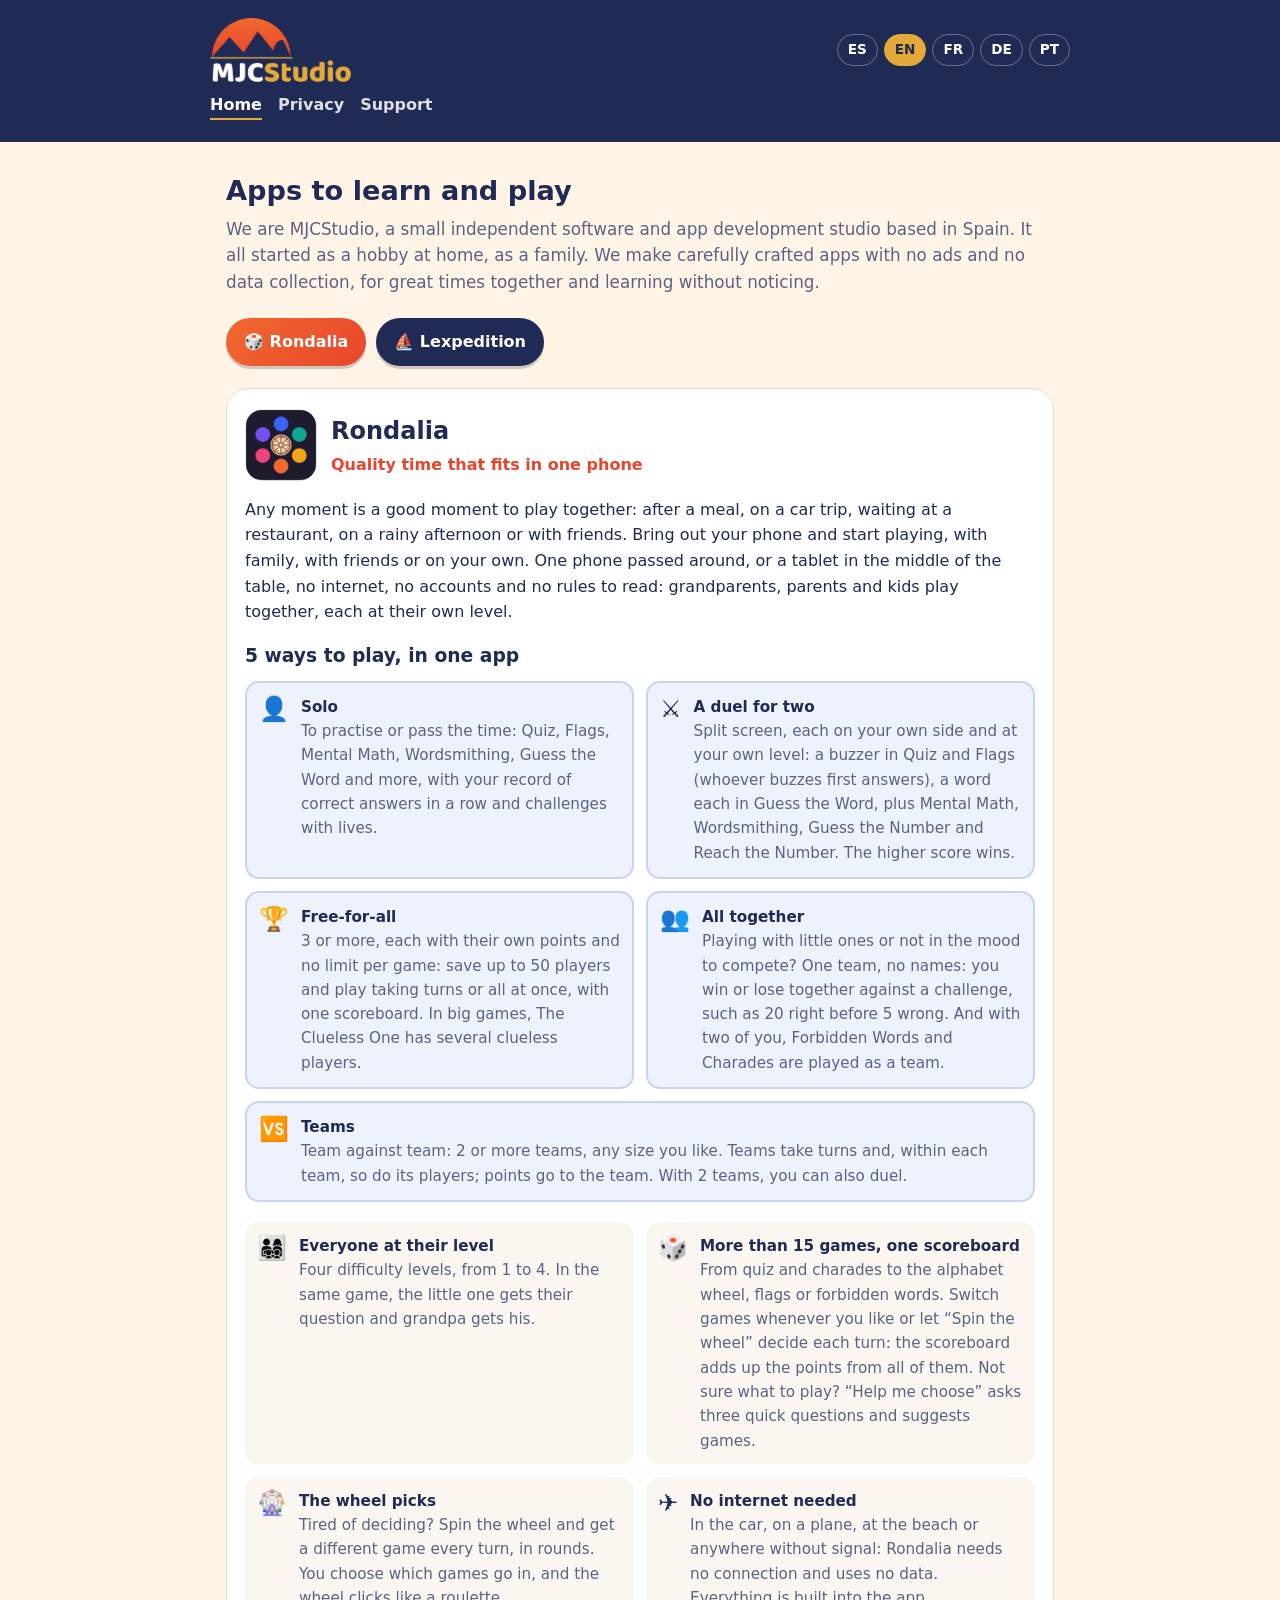
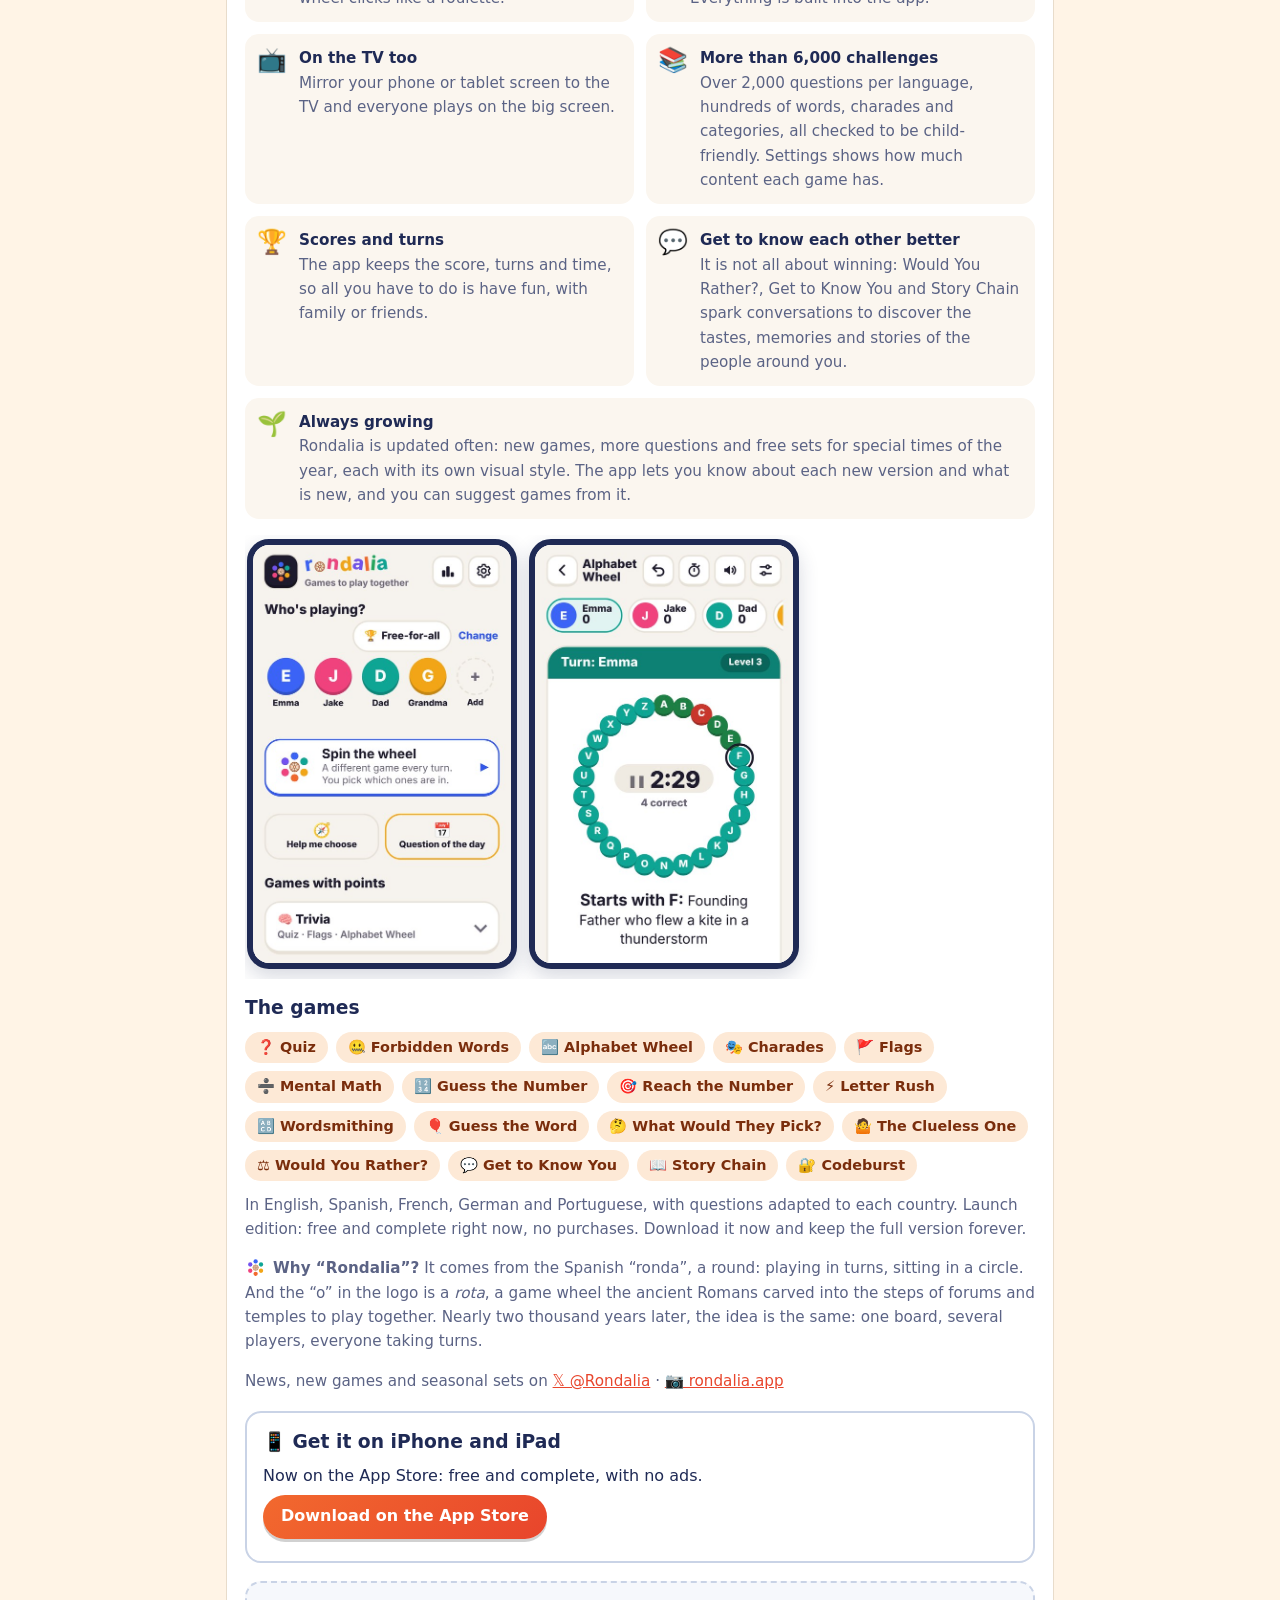
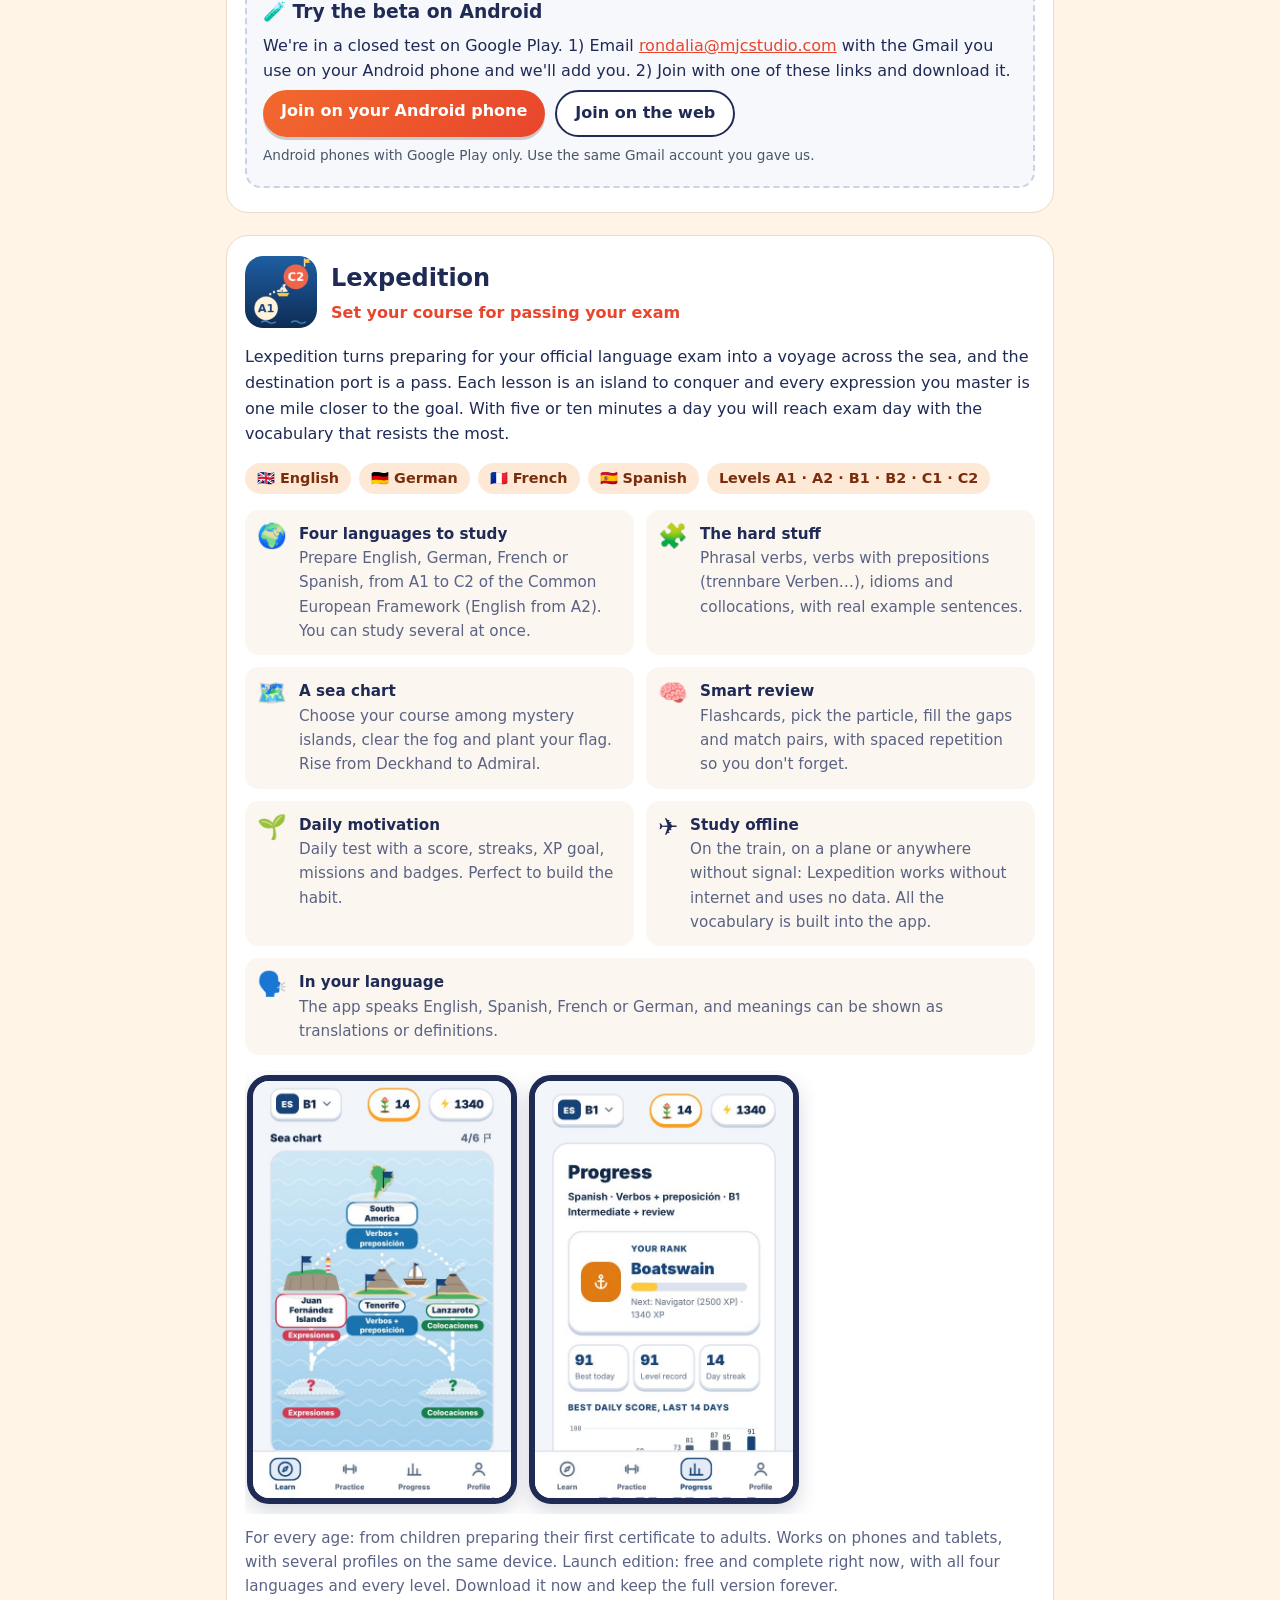
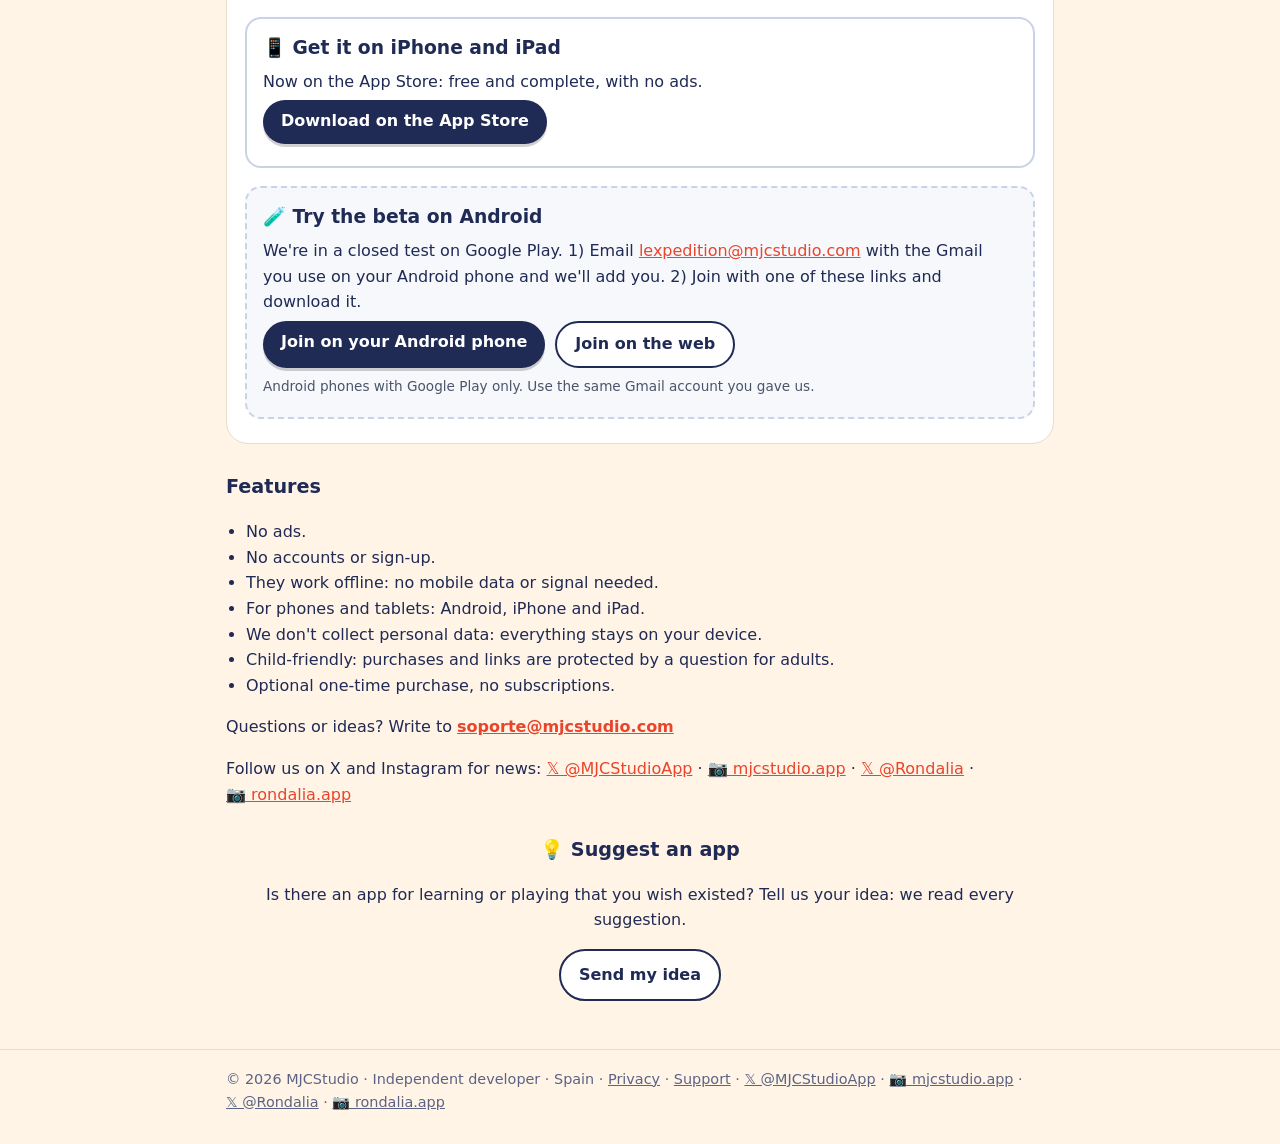
==== commit 136a4aa7: "Web: capturas nuevas de Rondalia 6.25 (Inicio y Abecedario) en 5 idiomas Co-Authored-By: Claude Sonn" ====
--- a/docs/index.html
+++ b/docs/index.html
@@ -25,12 +25,12 @@
 <section class="appsec" id="rondalia-es">
 <div class="apphead"><img src="./img/rondalia.png" alt="" width="72" height="72"><div><h2>Rondalia</h2><p class="kicker">Momentos de calidad que caben en un móvil</p></div></div>
 <p>Cualquier rato es bueno para jugar juntos: la sobremesa, un viaje en coche, la espera en un restaurante, una tarde de lluvia o una reunión con amigos. Saca el móvil y empieza la partida, en familia, con amigos o tú solo. Un solo móvil que se va pasando, o una tableta en el centro de la mesa, sin internet, sin cuentas y sin que nadie tenga que leer instrucciones: abuelos, padres y peques juegan juntos, cada uno a su nivel.</p>
-<h3 class="modes-h">4 formas de jugar, en la misma app</h3>
-<div class="modes"><div class="feats"><div class="feat"><span class="fi">👤</span><div><strong>Solo</strong><br>Para practicar o pasar el rato: Preguntas, Banderas, Cálculo, Palabrea, Adivina la palabra y más, con tu récord de aciertos seguidos y retos con vidas.</div></div><div class="feat"><span class="fi">⚔️</span><div><strong>Duelo para dos</strong><br>Pantalla dividida, cada uno en su lado y a su nivel: pulsador en Preguntas y Banderas (responde quien pulse antes), una palabra para cada uno en Adivina la palabra, y Cálculo, Palabrea, Adivina el número y Llega al número. Gana quien sume más.</div></div><div class="feat"><span class="fi">🎉</span><div><strong>En grupo</strong><br>De 3 en adelante, sin límite por juego: guarda hasta 50 jugadores y jugad por turnos o todos a la vez, con un solo marcador. En las partidas grandes, El despistado tiene varios despistados.</div></div><div class="feat"><span class="fi">👥</span><div><strong>Todos juntos</strong><br>¿Con niños pequeños o sin ganas de competir? Un solo equipo, sin nombres: ganáis o perdéis juntos contra un reto, como 20 aciertos antes de 5 fallos. Y si sois dos, Palabra prohibida y Mímica se juegan en equipo.</div></div></div></div>
+<h3 class="modes-h">5 formas de jugar, en la misma app</h3>
+<div class="modes"><div class="feats"><div class="feat"><span class="fi">👤</span><div><strong>Solo</strong><br>Para practicar o pasar el rato: Preguntas, Banderas, Cálculo, Palabrea, Adivina la palabra y más, con tu récord de aciertos seguidos y retos con vidas.</div></div><div class="feat"><span class="fi">⚔️</span><div><strong>Duelo para dos</strong><br>Pantalla dividida, cada uno en su lado y a su nivel: pulsador en Preguntas y Banderas (responde quien pulse antes), una palabra para cada uno en Adivina la palabra, y Cálculo, Palabrea, Adivina el número y Llega al número. Gana quien sume más.</div></div><div class="feat"><span class="fi">🏆</span><div><strong>Todos contra todos</strong><br>De 3 en adelante, cada uno con sus puntos y sin límite por juego: guarda hasta 50 jugadores y jugad por turnos o todos a la vez, con un solo marcador. En las partidas grandes, El despistado tiene varios despistados.</div></div><div class="feat"><span class="fi">👥</span><div><strong>Todos juntos</strong><br>¿Con niños pequeños o sin ganas de competir? Un solo equipo, sin nombres: ganáis o perdéis juntos contra un reto, como 20 aciertos antes de 5 fallos. Y si sois dos, Palabra prohibida y Mímica se juegan en equipo.</div></div><div class="feat"><span class="fi">🆚</span><div><strong>Por equipos</strong><br>Equipo contra equipo: 2 o más equipos, del tamaño que queráis. Se turnan los equipos y, dentro de cada uno, sus jugadores; los puntos son del equipo. Con 2 equipos, también en duelo.</div></div></div></div>
 <div class="feats"><div class="feat"><span class="fi">👨‍👩‍👧‍👦</span><div><strong>Cada uno a su nivel</strong><br>Cuatro niveles de dificultad, del 1 al 4. En la misma partida, el peque recibe su pregunta y el abuelo la suya.</div></div><div class="feat"><span class="fi">🎲</span><div><strong>Más de 15 juegos, un solo marcador</strong><br>Desde preguntas y mímica hasta el abecedario, banderas o palabra prohibida. Cambiad de juego cuando queráis o dejad que «La rueda elige» decida en cada turno: el marcador suma los puntos de todos. ¿No sabéis a qué jugar? «Ayúdame a elegir» os propone juegos con tres preguntas rápidas.</div></div><div class="feat"><span class="fi">🎡</span><div><strong>La rueda elige</strong><br>¿Sin ganas de decidir? Gira la rueda y toca un juego distinto en cada turno, por rondas. Tú eliges cuáles entran, y la rueda suena como una ruleta.</div></div><div class="feat"><span class="fi">✈️</span><div><strong>Sin internet</strong><br>En el coche, en el avión, en la playa o en el pueblo sin cobertura: Rondalia no necesita conexión ni gasta datos. Todo va dentro de la app.</div></div><div class="feat"><span class="fi">📺</span><div><strong>También en la tele</strong><br>Duplica la pantalla del móvil o la tableta en la tele y jugad todos viéndola en grande.</div></div><div class="feat"><span class="fi">📚</span><div><strong>Más de 6.000 retos</strong><br>Más de 2.000 preguntas por idioma, cientos de palabras, mímicas y categorías, y todo el contenido revisado para que sea apto para niños. En Ajustes ves cuánto contenido tiene cada juego.</div></div><div class="feat"><span class="fi">🏆</span><div><strong>Marcador y turnos</strong><br>La app lleva los puntos, los turnos y el tiempo, para que vosotros solo os preocupéis de pasarlo bien, en familia o con amigos.</div></div><div class="feat"><span class="fi">💬</span><div><strong>Para conoceros mejor</strong><br>No todo es competir: ¿Qué prefieres?, Conocernos e Historia encadenada abren conversaciones para descubrir gustos, recuerdos y anécdotas de los demás.</div></div><div class="feat"><span class="fi">🌱</span><div><strong>Siempre creciendo</strong><br>Rondalia se actualiza con frecuencia: juegos nuevos, más preguntas y sets gratis para las fechas especiales del año, con su propio estilo visual. La app te avisa de cada versión nueva y te cuenta sus novedades, y desde ella puedes sugerirnos juegos.</div></div></div>
 <div class="shots"><img src="./img/ron-inicio-es.jpg" alt="Pantalla de inicio de Rondalia" loading="lazy" width="270" height="436"><img src="./img/ron-abecedario-es.jpg" alt="Juego del Abecedario en Rondalia" loading="lazy" width="270" height="436"></div>
 <h3>Los juegos</h3>
-<div class="chips"><span>❓ Preguntas</span><span>🤐 Palabra prohibida</span><span>🔤 Abecedario</span><span>🎭 Mímica</span><span>🚩 Banderas</span><span>➗ Cálculo</span><span>🔢 Adivina el número</span><span>🎯 Llega al número</span><span>⚡ Letra al vuelo</span><span>🔠 Palabrea</span><span>🎈 Adivina la palabra</span><span>🤔 ¿Qué elegiría?</span><span>🤷 El despistado</span><span>⚖️ ¿Qué prefieres?</span><span>💬 Conocernos</span><span>📖 Historia encadenada</span></div>
+<div class="chips"><span>❓ Preguntas</span><span>🤐 Palabra prohibida</span><span>🔤 Abecedario</span><span>🎭 Mímica</span><span>🚩 Banderas</span><span>➗ Cálculo</span><span>🔢 Adivina el número</span><span>🎯 Llega al número</span><span>⚡ Letra al vuelo</span><span>🔠 Palabrea</span><span>🎈 Adivina la palabra</span><span>🤔 ¿Qué elegiría?</span><span>🤷 El despistado</span><span>⚖️ ¿Qué prefieres?</span><span>💬 Conocernos</span><span>📖 Historia encadenada</span><span>🔐 Descifra el código</span></div>
 <p class="note">En español, inglés, francés, alemán y portugués, con preguntas adaptadas a cada país. Edición de lanzamiento: ahora gratis y completa, sin compras. Descárgala ahora y tenla completa para siempre.</p>
 <p class="note"><svg class="rota-ico" viewBox="0 0 512 512" width="22" height="22" aria-hidden="true" focusable="false"><circle cx="256" cy="106" r="52" fill="#3B63F5"/><circle cx="385.9" cy="181" r="52" fill="#0FA595"/><circle cx="385.9" cy="331" r="52" fill="#F2A516"/><circle cx="256" cy="406" r="52" fill="#F2692E"/><circle cx="126.1" cy="331" r="52" fill="#F0437E"/><circle cx="126.1" cy="181" r="52" fill="#7351F0"/><circle cx="256" cy="256" r="74" fill="#EFE6D2"/><circle cx="256" cy="256" r="63.6" fill="none" stroke="#A4471F" stroke-width="9.2"/><circle cx="256" cy="256" r="50.3" fill="none" stroke="#A4471F" stroke-width="3.3"/><g stroke="#A4471F" stroke-width="6.6" stroke-linecap="round"><line x1="315.2" y1="256" x2="196.8" y2="256"/><line x1="297.9" y1="297.9" x2="214.1" y2="214.1"/><line x1="256" y1="315.2" x2="256" y2="196.8"/><line x1="214.1" y1="297.9" x2="297.9" y2="214.1"/></g><circle cx="256" cy="256" r="14.8" fill="#EFE6D2" stroke="#A4471F" stroke-width="7.9"/></svg> <strong>¿Por qué «Rondalia»?</strong> Viene de «ronda»: jugar por turnos, en corro. Y la «o» del logo es una <em>rota</em>, una rueda de juego que los antiguos romanos grababan en las escaleras de foros y templos para jugar en grupo. Casi dos mil años después, la idea sigue siendo la misma: un tablero, varios jugadores y cada uno en su turno.</p>
 <p class="note">Novedades, juegos nuevos y sets de temporada en <a href="https://x.com/Rondalia" rel="noopener">𝕏 @Rondalia</a> · <a href="https://www.instagram.com/rondalia.app/" rel="noopener">📷 rondalia.app</a></p>
@@ -69,12 +69,12 @@
 <section class="appsec" id="rondalia-en">
 <div class="apphead"><img src="./img/rondalia.png" alt="" width="72" height="72"><div><h2>Rondalia</h2><p class="kicker">Quality time that fits in one phone</p></div></div>
 <p>Any moment is a good moment to play together: after a meal, on a car trip, waiting at a restaurant, on a rainy afternoon or with friends. Bring out your phone and start playing, with family, with friends or on your own. One phone passed around, or a tablet in the middle of the table, no internet, no accounts and no rules to read: grandparents, parents and kids play together, each at their own level.</p>
-<h3 class="modes-h">4 ways to play, in one app</h3>
-<div class="modes"><div class="feats"><div class="feat"><span class="fi">👤</span><div><strong>Solo</strong><br>To practise or pass the time: Quiz, Flags, Mental Math, Wordsmithing, Guess the Word and more, with your record of correct answers in a row and challenges with lives.</div></div><div class="feat"><span class="fi">⚔️</span><div><strong>A duel for two</strong><br>Split screen, each on your own side and at your own level: a buzzer in Quiz and Flags (whoever buzzes first answers), a word each in Guess the Word, plus Mental Math, Wordsmithing, Guess the Number and Reach the Number. The higher score wins.</div></div><div class="feat"><span class="fi">🎉</span><div><strong>Group</strong><br>3 or more, with no limit per game: save up to 50 players and play taking turns or all at once, with one scoreboard. In big games, The Clueless One has several clueless players.</div></div><div class="feat"><span class="fi">👥</span><div><strong>All together</strong><br>Playing with little ones or not in the mood to compete? One team, no names: you win or lose together against a challenge, such as 20 right before 5 wrong. And with two of you, Forbidden Words and Charades are played as a team.</div></div></div></div>
+<h3 class="modes-h">5 ways to play, in one app</h3>
+<div class="modes"><div class="feats"><div class="feat"><span class="fi">👤</span><div><strong>Solo</strong><br>To practise or pass the time: Quiz, Flags, Mental Math, Wordsmithing, Guess the Word and more, with your record of correct answers in a row and challenges with lives.</div></div><div class="feat"><span class="fi">⚔️</span><div><strong>A duel for two</strong><br>Split screen, each on your own side and at your own level: a buzzer in Quiz and Flags (whoever buzzes first answers), a word each in Guess the Word, plus Mental Math, Wordsmithing, Guess the Number and Reach the Number. The higher score wins.</div></div><div class="feat"><span class="fi">🏆</span><div><strong>Free-for-all</strong><br>3 or more, each with their own points and no limit per game: save up to 50 players and play taking turns or all at once, with one scoreboard. In big games, The Clueless One has several clueless players.</div></div><div class="feat"><span class="fi">👥</span><div><strong>All together</strong><br>Playing with little ones or not in the mood to compete? One team, no names: you win or lose together against a challenge, such as 20 right before 5 wrong. And with two of you, Forbidden Words and Charades are played as a team.</div></div><div class="feat"><span class="fi">🆚</span><div><strong>Teams</strong><br>Team against team: 2 or more teams, any size you like. Teams take turns and, within each team, so do its players; points go to the team. With 2 teams, you can also duel.</div></div></div></div>
 <div class="feats"><div class="feat"><span class="fi">👨‍👩‍👧‍👦</span><div><strong>Everyone at their level</strong><br>Four difficulty levels, from 1 to 4. In the same game, the little one gets their question and grandpa gets his.</div></div><div class="feat"><span class="fi">🎲</span><div><strong>More than 15 games, one scoreboard</strong><br>From quiz and charades to the alphabet wheel, flags or forbidden words. Switch games whenever you like or let “Spin the wheel” decide each turn: the scoreboard adds up the points from all of them. Not sure what to play? “Help me choose” asks three quick questions and suggests games.</div></div><div class="feat"><span class="fi">🎡</span><div><strong>The wheel picks</strong><br>Tired of deciding? Spin the wheel and get a different game every turn, in rounds. You choose which games go in, and the wheel clicks like a roulette.</div></div><div class="feat"><span class="fi">✈️</span><div><strong>No internet needed</strong><br>In the car, on a plane, at the beach or anywhere without signal: Rondalia needs no connection and uses no data. Everything is built into the app.</div></div><div class="feat"><span class="fi">📺</span><div><strong>On the TV too</strong><br>Mirror your phone or tablet screen to the TV and everyone plays on the big screen.</div></div><div class="feat"><span class="fi">📚</span><div><strong>More than 6,000 challenges</strong><br>Over 2,000 questions per language, hundreds of words, charades and categories, all checked to be child-friendly. Settings shows how much content each game has.</div></div><div class="feat"><span class="fi">🏆</span><div><strong>Scores and turns</strong><br>The app keeps the score, turns and time, so all you have to do is have fun, with family or friends.</div></div><div class="feat"><span class="fi">💬</span><div><strong>Get to know each other better</strong><br>It is not all about winning: Would You Rather?, Get to Know You and Story Chain spark conversations to discover the tastes, memories and stories of the people around you.</div></div><div class="feat"><span class="fi">🌱</span><div><strong>Always growing</strong><br>Rondalia is updated often: new games, more questions and free sets for special times of the year, each with its own visual style. The app lets you know about each new version and what is new, and you can suggest games from it.</div></div></div>
 <div class="shots"><img src="./img/ron-inicio-en.jpg" alt="Rondalia home screen" loading="lazy" width="270" height="436"><img src="./img/ron-abecedario-en.jpg" alt="Alphabet Wheel in Rondalia" loading="lazy" width="270" height="436"></div>
 <h3>The games</h3>
-<div class="chips"><span>❓ Quiz</span><span>🤐 Forbidden Words</span><span>🔤 Alphabet Wheel</span><span>🎭 Charades</span><span>🚩 Flags</span><span>➗ Mental Math</span><span>🔢 Guess the Number</span><span>🎯 Reach the Number</span><span>⚡ Letter Rush</span><span>🔠 Wordsmithing</span><span>🎈 Guess the Word</span><span>🤔 What Would They Pick?</span><span>🤷 The Clueless One</span><span>⚖️ Would You Rather?</span><span>💬 Get to Know You</span><span>📖 Story Chain</span></div>
+<div class="chips"><span>❓ Quiz</span><span>🤐 Forbidden Words</span><span>🔤 Alphabet Wheel</span><span>🎭 Charades</span><span>🚩 Flags</span><span>➗ Mental Math</span><span>🔢 Guess the Number</span><span>🎯 Reach the Number</span><span>⚡ Letter Rush</span><span>🔠 Wordsmithing</span><span>🎈 Guess the Word</span><span>🤔 What Would They Pick?</span><span>🤷 The Clueless One</span><span>⚖️ Would You Rather?</span><span>💬 Get to Know You</span><span>📖 Story Chain</span><span>🔐 Codeburst</span></div>
 <p class="note">In English, Spanish, French, German and Portuguese, with questions adapted to each country. Launch edition: free and complete right now, no purchases. Download it now and keep the full version forever.</p>
 <p class="note"><svg class="rota-ico" viewBox="0 0 512 512" width="22" height="22" aria-hidden="true" focusable="false"><circle cx="256" cy="106" r="52" fill="#3B63F5"/><circle cx="385.9" cy="181" r="52" fill="#0FA595"/><circle cx="385.9" cy="331" r="52" fill="#F2A516"/><circle cx="256" cy="406" r="52" fill="#F2692E"/><circle cx="126.1" cy="331" r="52" fill="#F0437E"/><circle cx="126.1" cy="181" r="52" fill="#7351F0"/><circle cx="256" cy="256" r="74" fill="#EFE6D2"/><circle cx="256" cy="256" r="63.6" fill="none" stroke="#A4471F" stroke-width="9.2"/><circle cx="256" cy="256" r="50.3" fill="none" stroke="#A4471F" stroke-width="3.3"/><g stroke="#A4471F" stroke-width="6.6" stroke-linecap="round"><line x1="315.2" y1="256" x2="196.8" y2="256"/><line x1="297.9" y1="297.9" x2="214.1" y2="214.1"/><line x1="256" y1="315.2" x2="256" y2="196.8"/><line x1="214.1" y1="297.9" x2="297.9" y2="214.1"/></g><circle cx="256" cy="256" r="14.8" fill="#EFE6D2" stroke="#A4471F" stroke-width="7.9"/></svg> <strong>Why “Rondalia”?</strong> It comes from the Spanish “ronda”, a round: playing in turns, sitting in a circle. And the “o” in the logo is a <em>rota</em>, a game wheel the ancient Romans carved into the steps of forums and temples to play together. Nearly two thousand years later, the idea is the same: one board, several players, everyone taking turns.</p>
 <p class="note">News, new games and seasonal sets on <a href="https://x.com/Rondalia" rel="noopener">𝕏 @Rondalia</a> · <a href="https://www.instagram.com/rondalia.app/" rel="noopener">📷 rondalia.app</a></p>
@@ -113,12 +113,12 @@
 <section class="appsec" id="rondalia-fr">
 <div class="apphead"><img src="./img/rondalia.png" alt="" width="72" height="72"><div><h2>Rondalia</h2><p class="kicker">Des moments de qualité qui tiennent dans un téléphone</p></div></div>
 <p>Tous les moments sont bons pour jouer ensemble : après le repas, en voiture, en attendant au restaurant, un après-midi de pluie ou entre amis. Sors ton téléphone et la partie commence, en famille, entre amis ou en solo. Un seul téléphone qui passe de main en main, ou une tablette au centre de la table, sans internet, sans compte et sans règles à lire : grands-parents, parents et enfants jouent ensemble, chacun à son niveau.</p>
-<h3 class="modes-h">4 façons de jouer, dans la même appli</h3>
-<div class="modes"><div class="feats"><div class="feat"><span class="fi">👤</span><div><strong>Solo</strong><br>Pour s’entraîner ou passer le temps : Quiz, Drapeaux, Calcul mental, Motine, Devine le mot et plus encore, avec ton record de bonnes réponses d’affilée et des défis avec des vies.</div></div><div class="feat"><span class="fi">⚔️</span><div><strong>Un duel à deux</strong><br>Écran partagé, chacun de son côté et à son niveau : un buzzer au Quiz et aux Drapeaux (le premier qui appuie répond), un mot chacun à Devine le mot, et aussi Calcul mental, Motine, Devine le nombre et Atteins le nombre. Le meilleur score gagne.</div></div><div class="feat"><span class="fi">🎉</span><div><strong>En groupe</strong><br>À partir de 3, sans limite par jeu : enregistre jusqu’à 50 joueurs et jouez à tour de rôle ou tous en même temps, avec un seul tableau des scores. Dans les grandes parties, Le Distrait a plusieurs distraits.</div></div><div class="feat"><span class="fi">👥</span><div><strong>Tous ensemble</strong><br>Avec de jeunes enfants ou sans envie de compétition ? Une seule équipe, sans prénoms : vous gagnez ou perdez ensemble face à un défi, comme 20 bonnes réponses avant 5 erreurs. Et à deux, Mots interdits et Mime se jouent en équipe.</div></div></div></div>
+<h3 class="modes-h">5 façons de jouer, dans la même appli</h3>
+<div class="modes"><div class="feats"><div class="feat"><span class="fi">👤</span><div><strong>Solo</strong><br>Pour s’entraîner ou passer le temps : Quiz, Drapeaux, Calcul mental, Motine, Devine le mot et plus encore, avec ton record de bonnes réponses d’affilée et des défis avec des vies.</div></div><div class="feat"><span class="fi">⚔️</span><div><strong>Un duel à deux</strong><br>Écran partagé, chacun de son côté et à son niveau : un buzzer au Quiz et aux Drapeaux (le premier qui appuie répond), un mot chacun à Devine le mot, et aussi Calcul mental, Motine, Devine le nombre et Atteins le nombre. Le meilleur score gagne.</div></div><div class="feat"><span class="fi">🏆</span><div><strong>Chacun pour soi</strong><br>À partir de 3, chacun ses points et sans limite par jeu : enregistre jusqu’à 50 joueurs et jouez à tour de rôle ou tous en même temps, avec un seul tableau des scores. Dans les grandes parties, Le Distrait a plusieurs distraits.</div></div><div class="feat"><span class="fi">👥</span><div><strong>Tous ensemble</strong><br>Avec de jeunes enfants ou sans envie de compétition ? Une seule équipe, sans prénoms : vous gagnez ou perdez ensemble face à un défi, comme 20 bonnes réponses avant 5 erreurs. Et à deux, Mots interdits et Mime se jouent en équipe.</div></div><div class="feat"><span class="fi">🆚</span><div><strong>En équipes</strong><br>Équipe contre équipe : 2 équipes ou plus, de la taille que vous voulez. Les équipes jouent à tour de rôle et, dans chaque équipe, ses joueurs aussi ; les points vont à l’équipe. À 2 équipes, aussi en duel.</div></div></div></div>
 <div class="feats"><div class="feat"><span class="fi">👨‍👩‍👧‍👦</span><div><strong>Chacun à son niveau</strong><br>Quatre niveaux de difficulté, de 1 à 4. Dans la même partie, le petit a sa question et le grand-père la sienne.</div></div><div class="feat"><span class="fi">🎲</span><div><strong>Plus de 15 jeux, un seul score</strong><br>Du quiz et du mime à la roue de l'alphabet, aux drapeaux ou aux mots interdits. Changez de jeu quand vous voulez ou laissez « La roue décide » choisir à chaque tour : le tableau des scores additionne tous les points. Vous ne savez pas à quoi jouer ? « Aide-moi à choisir » pose trois questions rapides et vous propose des jeux.</div></div><div class="feat"><span class="fi">🎡</span><div><strong>La roue décide</strong><br>Pas envie de choisir ? Lancez la roue : un jeu différent à chaque tour, par manches. Vous choisissez les jeux en lice, et la roue cliquette comme une roulette.</div></div><div class="feat"><span class="fi">✈️</span><div><strong>Sans internet</strong><br>En voiture, en avion, à la plage ou à la campagne sans réseau : Rondalia fonctionne sans connexion et sans consommer de données. Tout est déjà dans l'appli.</div></div><div class="feat"><span class="fi">📺</span><div><strong>Aussi sur la télé</strong><br>Duplique l'écran du téléphone ou de la tablette sur la télé et jouez tous en grand.</div></div><div class="feat"><span class="fi">📚</span><div><strong>Plus de 6 000 défis</strong><br>Plus de 2 000 questions par langue, des centaines de mots, de mimes et de catégories, tout vérifié pour convenir aux enfants. Les Réglages montrent le contenu de chaque jeu.</div></div><div class="feat"><span class="fi">🏆</span><div><strong>Score et tours</strong><br>L'appli compte les points, les tours et le temps : vous n'avez plus qu'à vous amuser, en famille ou entre amis.</div></div><div class="feat"><span class="fi">💬</span><div><strong>Pour mieux se connaître</strong><br>Il n'y a pas que la compétition : Tu préfères ?, Faisons connaissance et Histoire à la chaîne lancent des conversations pour découvrir les goûts, les souvenirs et les anecdotes des autres.</div></div><div class="feat"><span class="fi">🌱</span><div><strong>Toujours plus riche</strong><br>Rondalia est mise à jour souvent : nouveaux jeux, plus de questions et packs gratuits pour les moments forts de l'année, chacun avec son propre style visuel. L'appli te prévient à chaque nouvelle version et te présente ses nouveautés, et tu peux nous y proposer des jeux.</div></div></div>
 <div class="shots"><img src="./img/ron-inicio-fr.jpg" alt="Écran d'accueil de Rondalia" loading="lazy" width="270" height="436"><img src="./img/ron-abecedario-fr.jpg" alt="Roue de l'alphabet dans Rondalia" loading="lazy" width="270" height="436"></div>
 <h3>Les jeux</h3>
-<div class="chips"><span>❓ Quiz</span><span>🤐 Mots interdits</span><span>🔤 Roue de l'alphabet</span><span>🎭 Mime</span><span>🚩 Drapeaux</span><span>➗ Calcul mental</span><span>🔢 Devine le nombre</span><span>🎯 Atteins le nombre</span><span>⚡ Lettre éclair</span><span>🔠 Motine</span><span>🎈 Devine le mot</span><span>🤔 Devine son choix</span><span>🤷 Le Distrait</span><span>⚖️ Tu préfères ?</span><span>💬 Faisons connaissance</span><span>📖 Histoire à la chaîne</span></div>
+<div class="chips"><span>❓ Quiz</span><span>🤐 Mots interdits</span><span>🔤 Roue de l'alphabet</span><span>🎭 Mime</span><span>🚩 Drapeaux</span><span>➗ Calcul mental</span><span>🔢 Devine le nombre</span><span>🎯 Atteins le nombre</span><span>⚡ Lettre éclair</span><span>🔠 Motine</span><span>🎈 Devine le mot</span><span>🤔 Devine son choix</span><span>🤷 Le Distrait</span><span>⚖️ Tu préfères ?</span><span>💬 Faisons connaissance</span><span>📖 Histoire à la chaîne</span><span>🔐 Déchiffre le code</span></div>
 <p class="note">En français, espagnol, anglais, allemand et portugais, avec des questions adaptées à chaque pays. Édition de lancement : gratuite et complète en ce moment, sans achat. Télécharge-la maintenant et garde la version complète pour toujours.</p>
 <p class="note"><svg class="rota-ico" viewBox="0 0 512 512" width="22" height="22" aria-hidden="true" focusable="false"><circle cx="256" cy="106" r="52" fill="#3B63F5"/><circle cx="385.9" cy="181" r="52" fill="#0FA595"/><circle cx="385.9" cy="331" r="52" fill="#F2A516"/><circle cx="256" cy="406" r="52" fill="#F2692E"/><circle cx="126.1" cy="331" r="52" fill="#F0437E"/><circle cx="126.1" cy="181" r="52" fill="#7351F0"/><circle cx="256" cy="256" r="74" fill="#EFE6D2"/><circle cx="256" cy="256" r="63.6" fill="none" stroke="#A4471F" stroke-width="9.2"/><circle cx="256" cy="256" r="50.3" fill="none" stroke="#A4471F" stroke-width="3.3"/><g stroke="#A4471F" stroke-width="6.6" stroke-linecap="round"><line x1="315.2" y1="256" x2="196.8" y2="256"/><line x1="297.9" y1="297.9" x2="214.1" y2="214.1"/><line x1="256" y1="315.2" x2="256" y2="196.8"/><line x1="214.1" y1="297.9" x2="297.9" y2="214.1"/></g><circle cx="256" cy="256" r="14.8" fill="#EFE6D2" stroke="#A4471F" stroke-width="7.9"/></svg> <strong>Pourquoi « Rondalia » ?</strong> Le nom vient de l’espagnol « ronda », la ronde : jouer chacun son tour, en cercle. Et le « o » du logo est une <em>rota</em>, une roue de jeu que les Romains gravaient sur les marches des forums et des temples pour jouer ensemble. Près de deux mille ans plus tard, l’idée reste la même : un plateau, plusieurs joueurs, chacun son tour.</p>
 <p class="note">Nouveautés, nouveaux jeux et sets de saison sur <a href="https://x.com/Rondalia" rel="noopener">𝕏 @Rondalia</a> · <a href="https://www.instagram.com/rondalia.app/" rel="noopener">📷 rondalia.app</a></p>
@@ -157,12 +157,12 @@
 <section class="appsec" id="rondalia-de">
 <div class="apphead"><img src="./img/rondalia.png" alt="" width="72" height="72"><div><h2>Rondalia</h2><p class="kicker">Wertvolle gemeinsame Momente, die in ein Handy passen</p></div></div>
 <p>Jeder Moment ist gut, um gemeinsam zu spielen: nach dem Essen, auf der Autofahrt, beim Warten im Restaurant, an einem Regennachmittag oder mit Freunden. Handy raus – und los geht's, mit der Familie, mit Freunden oder allein. Ein Handy, das herumgereicht wird, oder ein Tablet in der Mitte des Tisches, ohne Internet, ohne Konto und ohne Anleitung lesen: Großeltern, Eltern und Kinder spielen zusammen, jeder auf seinem Niveau.</p>
-<h3 class="modes-h">4 Arten zu spielen, in einer App</h3>
-<div class="modes"><div class="feats"><div class="feat"><span class="fi">👤</span><div><strong>Allein</strong><br>Zum Üben oder Zeitvertreib: Quiz, Flaggen, Kopfrechnen, Wörteln, Wörterraten und mehr, mit deinem Rekord an richtigen Antworten in Folge und Herausforderungen mit Leben.</div></div><div class="feat"><span class="fi">⚔️</span><div><strong>Duell zu zweit</strong><br>Geteilter Bildschirm, jeder auf seiner Seite und seiner Stufe: Buzzer bei Quiz und Flaggen (wer zuerst drückt, antwortet), ein eigenes Wort bei Wörterraten, dazu Kopfrechnen, Wörteln, Zahlenraten und Triff die Zahl. Wer mehr Punkte hat, gewinnt.</div></div><div class="feat"><span class="fi">🎉</span><div><strong>In der Gruppe</strong><br>Ab 3, ohne Grenze pro Spiel: Speichere bis zu 50 Spieler und spielt reihum oder alle gleichzeitig, mit einer Punktetabelle. In großen Runden hat Der Ahnungslose mehrere Ahnungslose.</div></div><div class="feat"><span class="fi">👥</span><div><strong>Alle zusammen</strong><br>Mit kleinen Kindern oder ohne Lust auf Wettkampf? Ein Team, ohne Namen: Ihr gewinnt oder verliert gemeinsam gegen eine Herausforderung, etwa 20 richtige vor 5 Fehlern. Und zu zweit spielt ihr Verbotene Wörter und Pantomime im Team.</div></div></div></div>
+<h3 class="modes-h">5 Arten zu spielen, in einer App</h3>
+<div class="modes"><div class="feats"><div class="feat"><span class="fi">👤</span><div><strong>Allein</strong><br>Zum Üben oder Zeitvertreib: Quiz, Flaggen, Kopfrechnen, Wörteln, Wörterraten und mehr, mit deinem Rekord an richtigen Antworten in Folge und Herausforderungen mit Leben.</div></div><div class="feat"><span class="fi">⚔️</span><div><strong>Duell zu zweit</strong><br>Geteilter Bildschirm, jeder auf seiner Seite und seiner Stufe: Buzzer bei Quiz und Flaggen (wer zuerst drückt, antwortet), ein eigenes Wort bei Wörterraten, dazu Kopfrechnen, Wörteln, Zahlenraten und Triff die Zahl. Wer mehr Punkte hat, gewinnt.</div></div><div class="feat"><span class="fi">🏆</span><div><strong>Jeder gegen jeden</strong><br>Ab 3, jeder mit seinen Punkten und ohne Grenze pro Spiel: Speichere bis zu 50 Spieler und spielt reihum oder alle gleichzeitig, mit einer Punktetabelle. In großen Runden hat Der Ahnungslose mehrere Ahnungslose.</div></div><div class="feat"><span class="fi">👥</span><div><strong>Alle zusammen</strong><br>Mit kleinen Kindern oder ohne Lust auf Wettkampf? Ein Team, ohne Namen: Ihr gewinnt oder verliert gemeinsam gegen eine Herausforderung, etwa 20 richtige vor 5 Fehlern. Und zu zweit spielt ihr Verbotene Wörter und Pantomime im Team.</div></div><div class="feat"><span class="fi">🆚</span><div><strong>In Teams</strong><br>Team gegen Team: 2 oder mehr Teams, so groß ihr wollt. Die Teams sind abwechselnd dran und in jedem Team reihum seine Spieler; die Punkte gehen ans Team. Mit 2 Teams auch als Duell.</div></div></div></div>
 <div class="feats"><div class="feat"><span class="fi">👨‍👩‍👧‍👦</span><div><strong>Jeder auf seinem Niveau</strong><br>Vier Schwierigkeitsstufen, von 1 bis 4. Im selben Spiel bekommt das Kind seine Frage und der Opa seine.</div></div><div class="feat"><span class="fi">🎲</span><div><strong>Über 15 Spiele, eine Punktetabelle</strong><br>Von Quiz und Pantomime bis Buchstabenrad, Flaggen oder verbotene Wörter. Wechselt das Spiel, wann ihr wollt, oder lasst „Das Rad entscheidet“ in jeder Runde wählen: Die Punktetabelle zählt alles zusammen. Ihr wisst nicht, was ihr spielen sollt? „Hilf mir wählen“ stellt drei kurze Fragen und schlägt Spiele vor.</div></div><div class="feat"><span class="fi">🎡</span><div><strong>Das Rad entscheidet</strong><br>Keine Lust zu entscheiden? Dreht das Rad und bekommt in jeder Runde ein anderes Spiel. Ihr wählt, welche Spiele dabei sind, und das Rad klickt wie ein Roulette.</div></div><div class="feat"><span class="fi">✈️</span><div><strong>Ohne Internet</strong><br>Im Auto, im Flugzeug, am Strand oder im Funkloch: Rondalia braucht keine Verbindung und kein Datenvolumen. Alles steckt schon in der App.</div></div><div class="feat"><span class="fi">📺</span><div><strong>Auch auf dem Fernseher</strong><br>Spiegle den Bildschirm von Handy oder Tablet auf den Fernseher und alle spielen auf dem großen Bildschirm.</div></div><div class="feat"><span class="fi">📚</span><div><strong>Über 6.000 Aufgaben</strong><br>Über 2.000 Fragen pro Sprache, Hunderte Wörter, Pantomimen und Kategorien – alles kindgerecht geprüft. In den Einstellungen siehst du, wie viel Inhalt jedes Spiel hat.</div></div><div class="feat"><span class="fi">🏆</span><div><strong>Punkte und Runden</strong><br>Die App zählt Punkte, Runden und Zeit – ihr müsst nur noch Spaß haben, mit der Familie oder mit Freunden.</div></div><div class="feat"><span class="fi">💬</span><div><strong>Einander besser kennenlernen</strong><br>Es geht nicht nur ums Gewinnen: Was wäre dir lieber?, Kennenlernen und Kettengeschichte bringen Gespräche in Gang, in denen ihr Vorlieben, Erinnerungen und Anekdoten der anderen entdeckt.</div></div><div class="feat"><span class="fi">🌱</span><div><strong>Wächst ständig</strong><br>Rondalia wird regelmäßig aktualisiert: neue Spiele, mehr Fragen und kostenlose Pakete für besondere Zeiten im Jahr, jeweils mit eigenem Stil. Die App sagt dir bei jeder neuen Version Bescheid und zeigt, was neu ist, und du kannst uns darin Spiele vorschlagen.</div></div></div>
 <div class="shots"><img src="./img/ron-inicio-de.jpg" alt="Startbildschirm von Rondalia" loading="lazy" width="270" height="436"><img src="./img/ron-abecedario-de.jpg" alt="Buchstabenrad in Rondalia" loading="lazy" width="270" height="436"></div>
 <h3>Die Spiele</h3>
-<div class="chips"><span>❓ Quiz</span><span>🤐 Verbotene Wörter</span><span>🔤 Buchstabenrad</span><span>🎭 Pantomime</span><span>🚩 Flaggen</span><span>➗ Kopfrechnen</span><span>🔢 Zahlenraten</span><span>🎯 Triff die Zahl</span><span>⚡ Buchstabenblitz</span><span>🔠 Wörteln</span><span>🎈 Wörterraten</span><span>🤔 Rate die Wahl</span><span>🤷 Der Ahnungslose</span><span>⚖️ Was wäre dir lieber?</span><span>💬 Kennenlernen</span><span>📖 Kettengeschichte</span></div>
+<div class="chips"><span>❓ Quiz</span><span>🤐 Verbotene Wörter</span><span>🔤 Buchstabenrad</span><span>🎭 Pantomime</span><span>🚩 Flaggen</span><span>➗ Kopfrechnen</span><span>🔢 Zahlenraten</span><span>🎯 Triff die Zahl</span><span>⚡ Buchstabenblitz</span><span>🔠 Wörteln</span><span>🎈 Wörterraten</span><span>🤔 Rate die Wahl</span><span>🤷 Der Ahnungslose</span><span>⚖️ Was wäre dir lieber?</span><span>💬 Kennenlernen</span><span>📖 Kettengeschichte</span><span>🔐 Code-Detektiv</span></div>
 <p class="note">Auf Deutsch, Spanisch, Englisch, Französisch und Portugiesisch, mit Fragen für jedes Land. Launch-Edition: aktuell kostenlos und komplett, ohne Käufe. Jetzt herunterladen und die Vollversion für immer behalten.</p>
 <p class="note"><svg class="rota-ico" viewBox="0 0 512 512" width="22" height="22" aria-hidden="true" focusable="false"><circle cx="256" cy="106" r="52" fill="#3B63F5"/><circle cx="385.9" cy="181" r="52" fill="#0FA595"/><circle cx="385.9" cy="331" r="52" fill="#F2A516"/><circle cx="256" cy="406" r="52" fill="#F2692E"/><circle cx="126.1" cy="331" r="52" fill="#F0437E"/><circle cx="126.1" cy="181" r="52" fill="#7351F0"/><circle cx="256" cy="256" r="74" fill="#EFE6D2"/><circle cx="256" cy="256" r="63.6" fill="none" stroke="#A4471F" stroke-width="9.2"/><circle cx="256" cy="256" r="50.3" fill="none" stroke="#A4471F" stroke-width="3.3"/><g stroke="#A4471F" stroke-width="6.6" stroke-linecap="round"><line x1="315.2" y1="256" x2="196.8" y2="256"/><line x1="297.9" y1="297.9" x2="214.1" y2="214.1"/><line x1="256" y1="315.2" x2="256" y2="196.8"/><line x1="214.1" y1="297.9" x2="297.9" y2="214.1"/></g><circle cx="256" cy="256" r="14.8" fill="#EFE6D2" stroke="#A4471F" stroke-width="7.9"/></svg> <strong>Warum „Rondalia“?</strong> Der Name kommt vom spanischen „ronda“, der Runde: reihum spielen, im Kreis. Und das „o“ im Logo ist eine <em>Rota</em>, ein Spielrad, das die alten Römer in die Stufen von Foren und Tempeln ritzten, um gemeinsam zu spielen. Fast zweitausend Jahre später ist die Idee dieselbe: ein Spielbrett, mehrere Spieler, alle reihum.</p>
 <p class="note">Neuigkeiten, neue Spiele und Saison-Sets auf <a href="https://x.com/Rondalia" rel="noopener">𝕏 @Rondalia</a> · <a href="https://www.instagram.com/rondalia.app/" rel="noopener">📷 rondalia.app</a></p>
@@ -201,12 +201,12 @@
 <section class="appsec" id="rondalia-pt">
 <div class="apphead"><img src="./img/rondalia.png" alt="" width="72" height="72"><div><h2>Rondalia</h2><p class="kicker">Momentos que valem a pena, num só telemóvel</p></div></div>
 <p>Qualquer momento é bom para jogar juntos: depois do jantar, numa viagem de carro, à espera num restaurante, numa tarde de chuva ou com amigos. Pega no telemóvel e começa a partida, em família, com amigos ou sozinho. Um só telemóvel que vai passando de mão em mão, ou um tablet no centro da mesa, sem internet, sem contas e sem ninguém ter de ler instruções: avós, pais e pequenos jogam juntos, cada um ao seu nível.</p>
-<h3 class="modes-h">4 formas de jogar, na mesma app</h3>
-<div class="modes"><div class="feats"><div class="feat"><span class="fi">👤</span><div><strong>Sozinho</strong><br>Para praticar ou passar o tempo: Perguntas, Bandeiras, Cálculo, Palavreia, Adivinha a palavra e mais, com o teu recorde de respostas certas seguidas e desafios com vidas.</div></div><div class="feat"><span class="fi">⚔️</span><div><strong>Duelo a dois</strong><br>Ecrã dividido, cada um no seu lado e no seu nível: botão de resposta em Perguntas e Bandeiras (responde quem carregar primeiro), uma palavra para cada um em Adivinha a palavra, e ainda Cálculo, Palavreia, Adivinha o número e Chega ao número. Ganha quem somar mais.</div></div><div class="feat"><span class="fi">🎉</span><div><strong>Em grupo</strong><br>A partir de 3, sem limite por jogo: guarda até 50 jogadores e joguem à vez ou todos ao mesmo tempo, com uma só pontuação. Nas partidas grandes, há vários distraídos.</div></div><div class="feat"><span class="fi">👥</span><div><strong>Todos juntos</strong><br>Com crianças pequenas ou sem vontade de competir? Uma só equipa, sem nomes: ganham ou perdem juntos contra um desafio, como 20 certas antes de 5 falhas. E se forem dois, Palavra proibida e Mímica jogam-se em equipa.</div></div></div></div>
+<h3 class="modes-h">5 formas de jogar, na mesma app</h3>
+<div class="modes"><div class="feats"><div class="feat"><span class="fi">👤</span><div><strong>Sozinho</strong><br>Para praticar ou passar o tempo: Perguntas, Bandeiras, Cálculo, Palavreia, Adivinha a palavra e mais, com o teu recorde de respostas certas seguidas e desafios com vidas.</div></div><div class="feat"><span class="fi">⚔️</span><div><strong>Duelo a dois</strong><br>Ecrã dividido, cada um no seu lado e no seu nível: botão de resposta em Perguntas e Bandeiras (responde quem carregar primeiro), uma palavra para cada um em Adivinha a palavra, e ainda Cálculo, Palavreia, Adivinha o número e Chega ao número. Ganha quem somar mais.</div></div><div class="feat"><span class="fi">🏆</span><div><strong>Todos contra todos</strong><br>A partir de 3, cada um com os seus pontos e sem limite por jogo: guarda até 50 jogadores e joguem à vez ou todos ao mesmo tempo, com uma só pontuação. Nas partidas grandes, há vários distraídos.</div></div><div class="feat"><span class="fi">👥</span><div><strong>Todos juntos</strong><br>Com crianças pequenas ou sem vontade de competir? Uma só equipa, sem nomes: ganham ou perdem juntos contra um desafio, como 20 certas antes de 5 falhas. E se forem dois, Palavra proibida e Mímica jogam-se em equipa.</div></div><div class="feat"><span class="fi">🆚</span><div><strong>Por equipas</strong><br>Equipa contra equipa: 2 ou mais equipas, do tamanho que quiserem. As equipas jogam à vez e, dentro de cada uma, os seus jogadores; os pontos são da equipa. Com 2 equipas, também em duelo.</div></div></div></div>
 <div class="feats"><div class="feat"><span class="fi">👨‍👩‍👧‍👦</span><div><strong>Cada um ao seu nível</strong><br>Quatro níveis de dificuldade, do 1 ao 4. Na mesma partida, o pequeno recebe a sua pergunta e o avô a dele.</div></div><div class="feat"><span class="fi">🎲</span><div><strong>Mais de 15 jogos, uma só pontuação</strong><br>Das perguntas e da mímica ao abecedário, às bandeiras ou à palavra proibida. Mudem de jogo quando quiserem ou deixem que «A roda escolhe» decida em cada vez: a pontuação soma os pontos de todos. Não sabem a que jogar? «Ajuda-me a escolher» faz três perguntas rápidas e propõe jogos.</div></div><div class="feat"><span class="fi">🎡</span><div><strong>A roda escolhe</strong><br>Sem vontade de decidir? Rodem a roda e calha um jogo diferente em cada vez, por rondas. Vocês escolhem quais entram, e a roda soa como uma roleta.</div></div><div class="feat"><span class="fi">✈️</span><div><strong>Sem internet</strong><br>No carro, no avião, na praia ou na aldeia sem rede: a Rondalia não precisa de ligação nem gasta dados. Está tudo dentro da app.</div></div><div class="feat"><span class="fi">📺</span><div><strong>Também na televisão</strong><br>Espelha o ecrã do telemóvel ou do tablet na televisão e joguem todos em grande.</div></div><div class="feat"><span class="fi">📚</span><div><strong>Mais de 6000 desafios</strong><br>Mais de 2000 perguntas por idioma, adaptadas a Portugal, centenas de palavras, mímicas e categorias, e todo o conteúdo revisto para ser adequado a crianças. Nas Definições vês quanto conteúdo tem cada jogo.</div></div><div class="feat"><span class="fi">🏆</span><div><strong>Pontuação e vezes</strong><br>A app conta os pontos, as vezes e o tempo, para que vocês só tenham de se divertir, em família ou com amigos.</div></div><div class="feat"><span class="fi">💬</span><div><strong>Para se conhecerem melhor</strong><br>Nem tudo é competir: O que preferes?, Conhecermo-nos e História encadeada abrem conversas para descobrir gostos, memórias e histórias dos outros.</div></div><div class="feat"><span class="fi">🌱</span><div><strong>Sempre a crescer</strong><br>A Rondalia é atualizada com frequência: jogos novos, mais perguntas e coleções grátis para as datas especiais do ano, com o seu próprio estilo visual. A app avisa-te de cada versão nova e conta-te as novidades, e podes sugerir-nos jogos a partir dela.</div></div></div>
 <div class="shots"><img src="./img/ron-inicio-pt.jpg" alt="Ecrã inicial da Rondalia" loading="lazy" width="270" height="436"><img src="./img/ron-abecedario-pt.jpg" alt="Jogo do Abecedário na Rondalia" loading="lazy" width="270" height="436"></div>
 <h3>Os jogos</h3>
-<div class="chips"><span>❓ Perguntas</span><span>🤐 Palavra proibida</span><span>🔤 Abecedário</span><span>🎭 Mímica</span><span>🚩 Bandeiras</span><span>➗ Cálculo</span><span>🔢 Adivinha o número</span><span>🎯 Chega ao número</span><span>⚡ Letra a voar</span><span>🔠 Palavreia</span><span>🎈 Adivinha a palavra</span><span>🤔 O que escolheria?</span><span>🤷 O distraído</span><span>⚖️ O que preferes?</span><span>💬 Conhecermo-nos</span><span>📖 História encadeada</span></div>
+<div class="chips"><span>❓ Perguntas</span><span>🤐 Palavra proibida</span><span>🔤 Abecedário</span><span>🎭 Mímica</span><span>🚩 Bandeiras</span><span>➗ Cálculo</span><span>🔢 Adivinha o número</span><span>🎯 Chega ao número</span><span>⚡ Letra a voar</span><span>🔠 Palavreia</span><span>🎈 Adivinha a palavra</span><span>🤔 O que escolheria?</span><span>🤷 O distraído</span><span>⚖️ O que preferes?</span><span>💬 Conhecermo-nos</span><span>📖 História encadeada</span><span>🔐 Decifra o código</span></div>
 <p class="note">Em português, espanhol, inglês, francês e alemão, com perguntas adaptadas a cada país. Edição de lançamento: agora grátis e completa, sem compras. Descarrega-a já e fica com ela completa para sempre.</p>
 <p class="note"><svg class="rota-ico" viewBox="0 0 512 512" width="22" height="22" aria-hidden="true" focusable="false"><circle cx="256" cy="106" r="52" fill="#3B63F5"/><circle cx="385.9" cy="181" r="52" fill="#0FA595"/><circle cx="385.9" cy="331" r="52" fill="#F2A516"/><circle cx="256" cy="406" r="52" fill="#F2692E"/><circle cx="126.1" cy="331" r="52" fill="#F0437E"/><circle cx="126.1" cy="181" r="52" fill="#7351F0"/><circle cx="256" cy="256" r="74" fill="#EFE6D2"/><circle cx="256" cy="256" r="63.6" fill="none" stroke="#A4471F" stroke-width="9.2"/><circle cx="256" cy="256" r="50.3" fill="none" stroke="#A4471F" stroke-width="3.3"/><g stroke="#A4471F" stroke-width="6.6" stroke-linecap="round"><line x1="315.2" y1="256" x2="196.8" y2="256"/><line x1="297.9" y1="297.9" x2="214.1" y2="214.1"/><line x1="256" y1="315.2" x2="256" y2="196.8"/><line x1="214.1" y1="297.9" x2="297.9" y2="214.1"/></g><circle cx="256" cy="256" r="14.8" fill="#EFE6D2" stroke="#A4471F" stroke-width="7.9"/></svg> <strong>Porquê «Rondalia»?</strong> Vem de «ronda», a roda: jogar à vez, em círculo. E o «o» do logótipo é uma <em>rota</em>, uma roda de jogo que os antigos romanos gravavam nos degraus dos fóruns e templos para jogar em conjunto. Quase dois mil anos depois, a ideia é a mesma: um tabuleiro, vários jogadores e cada um na sua vez.</p>
 <p class="note">Novidades, jogos novos e coleções da época em <a href="https://x.com/Rondalia" rel="noopener">𝕏 @Rondalia</a> · <a href="https://www.instagram.com/rondalia.app/" rel="noopener">📷 rondalia.app</a></p>
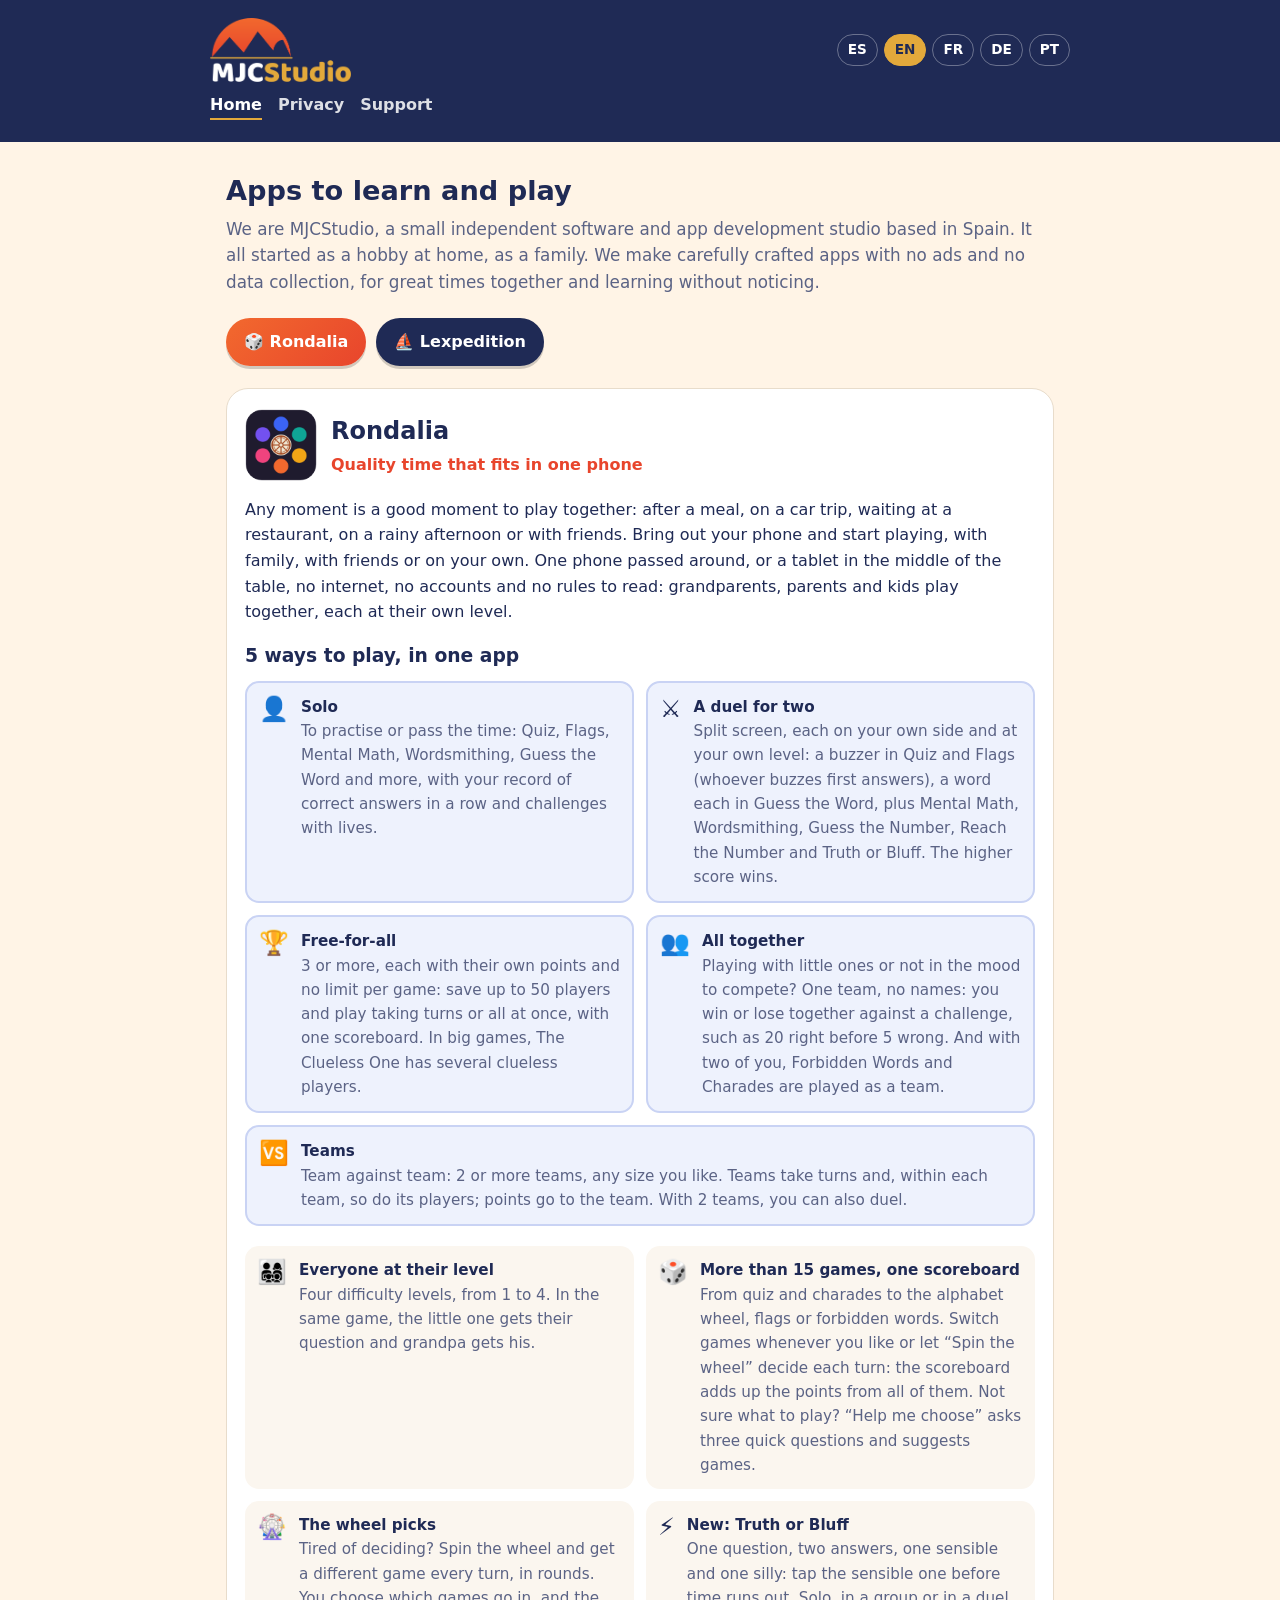
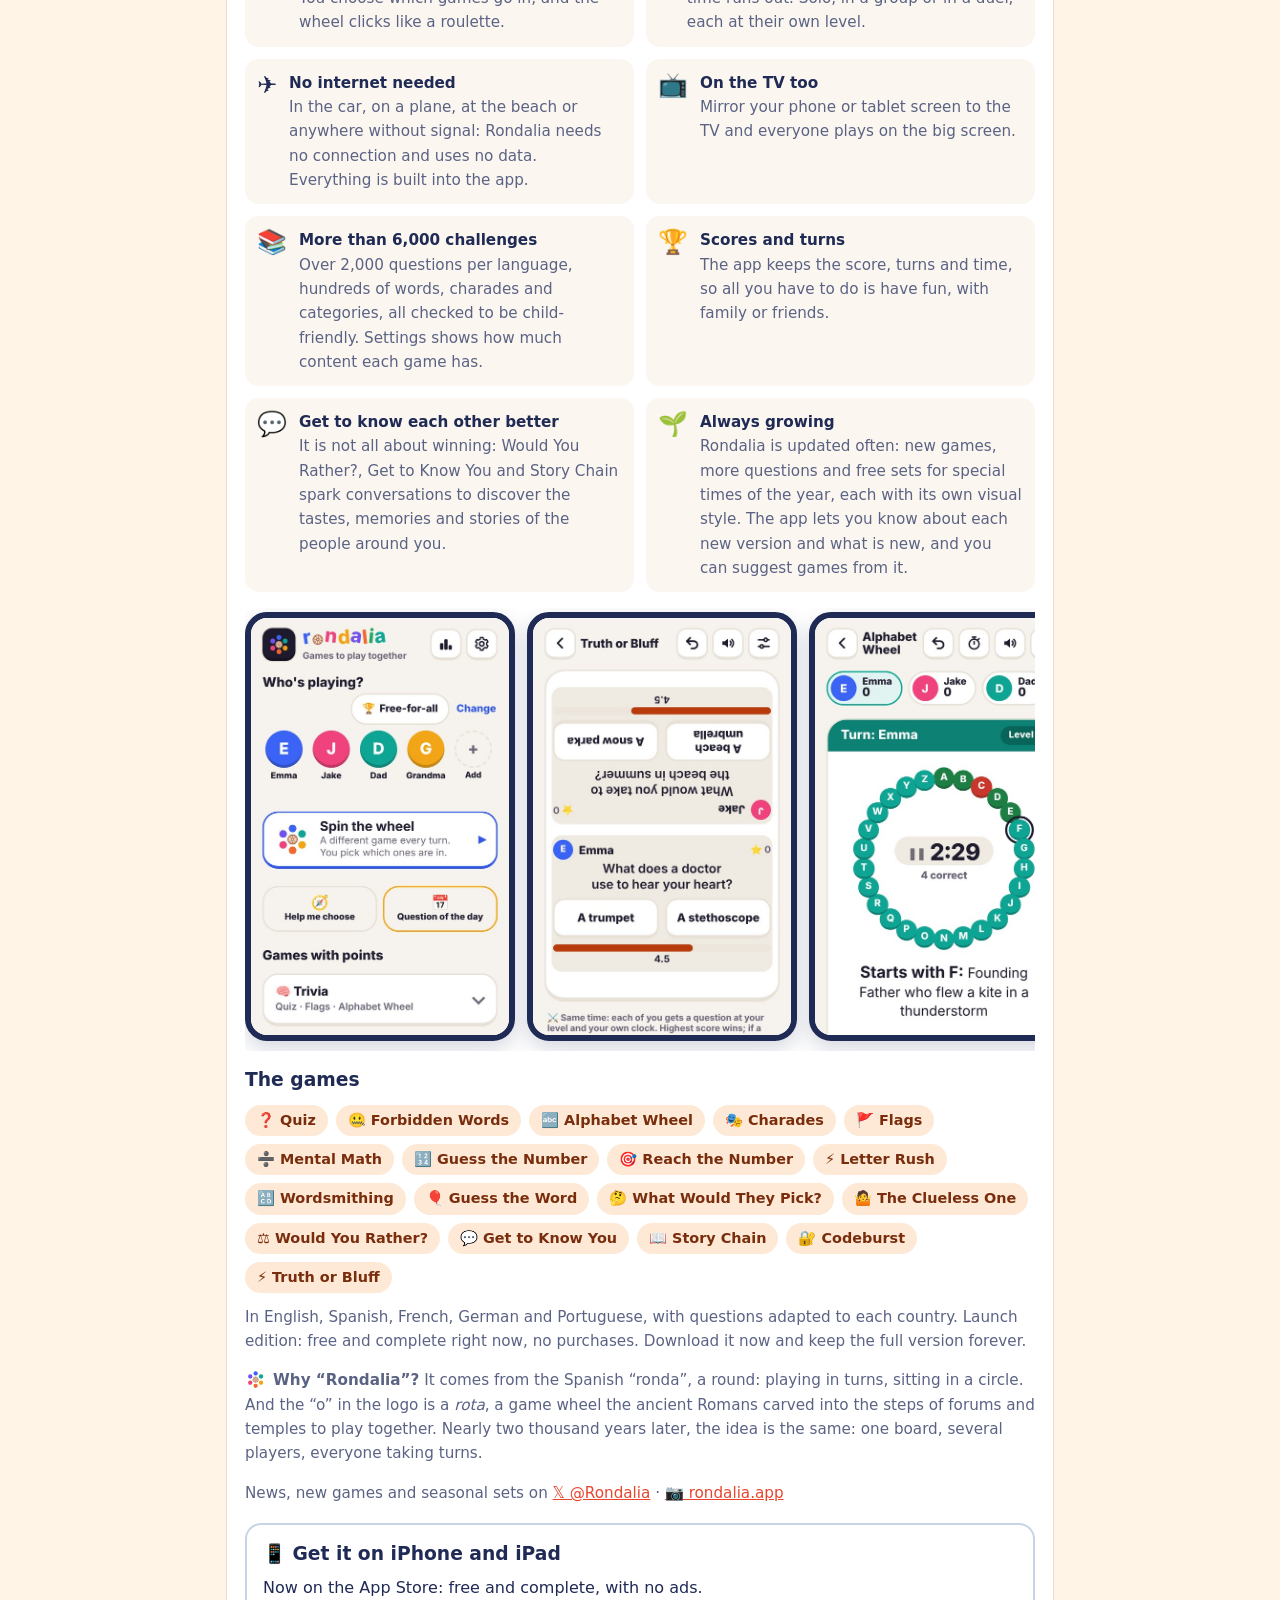
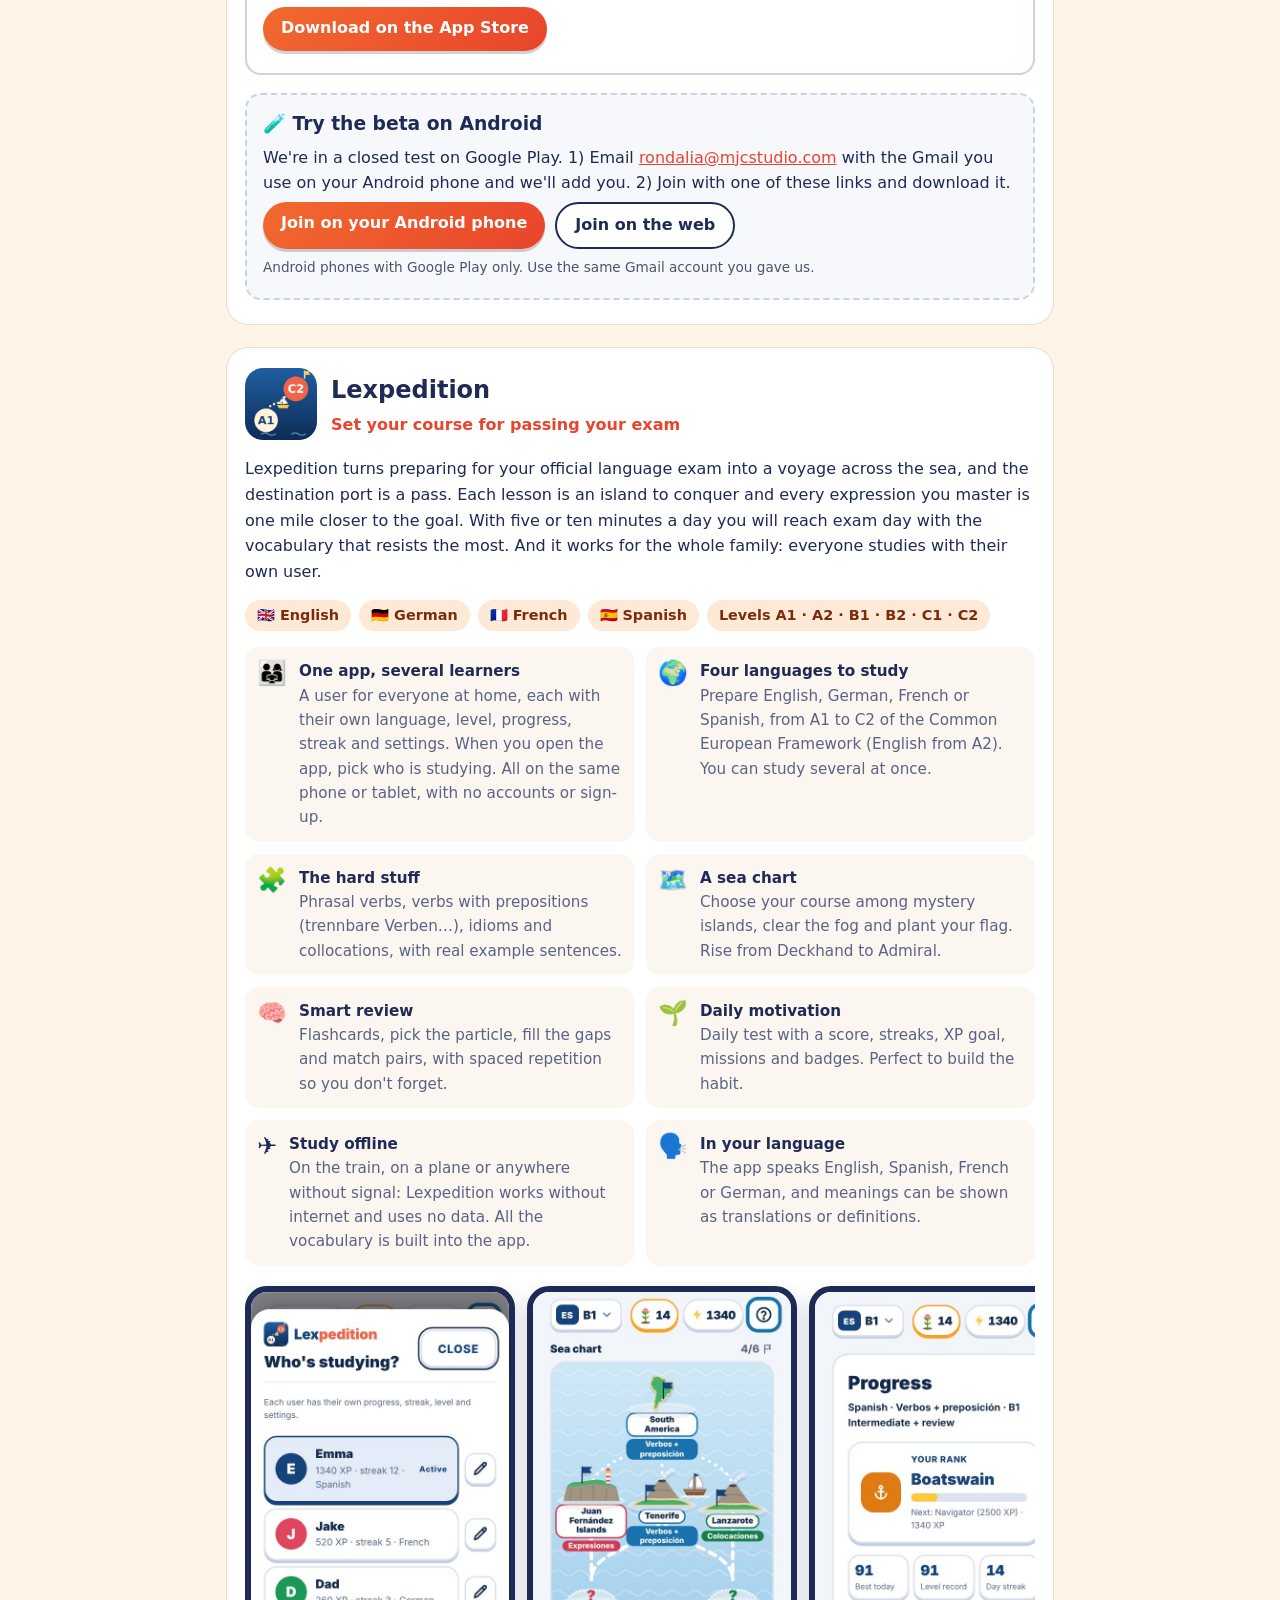
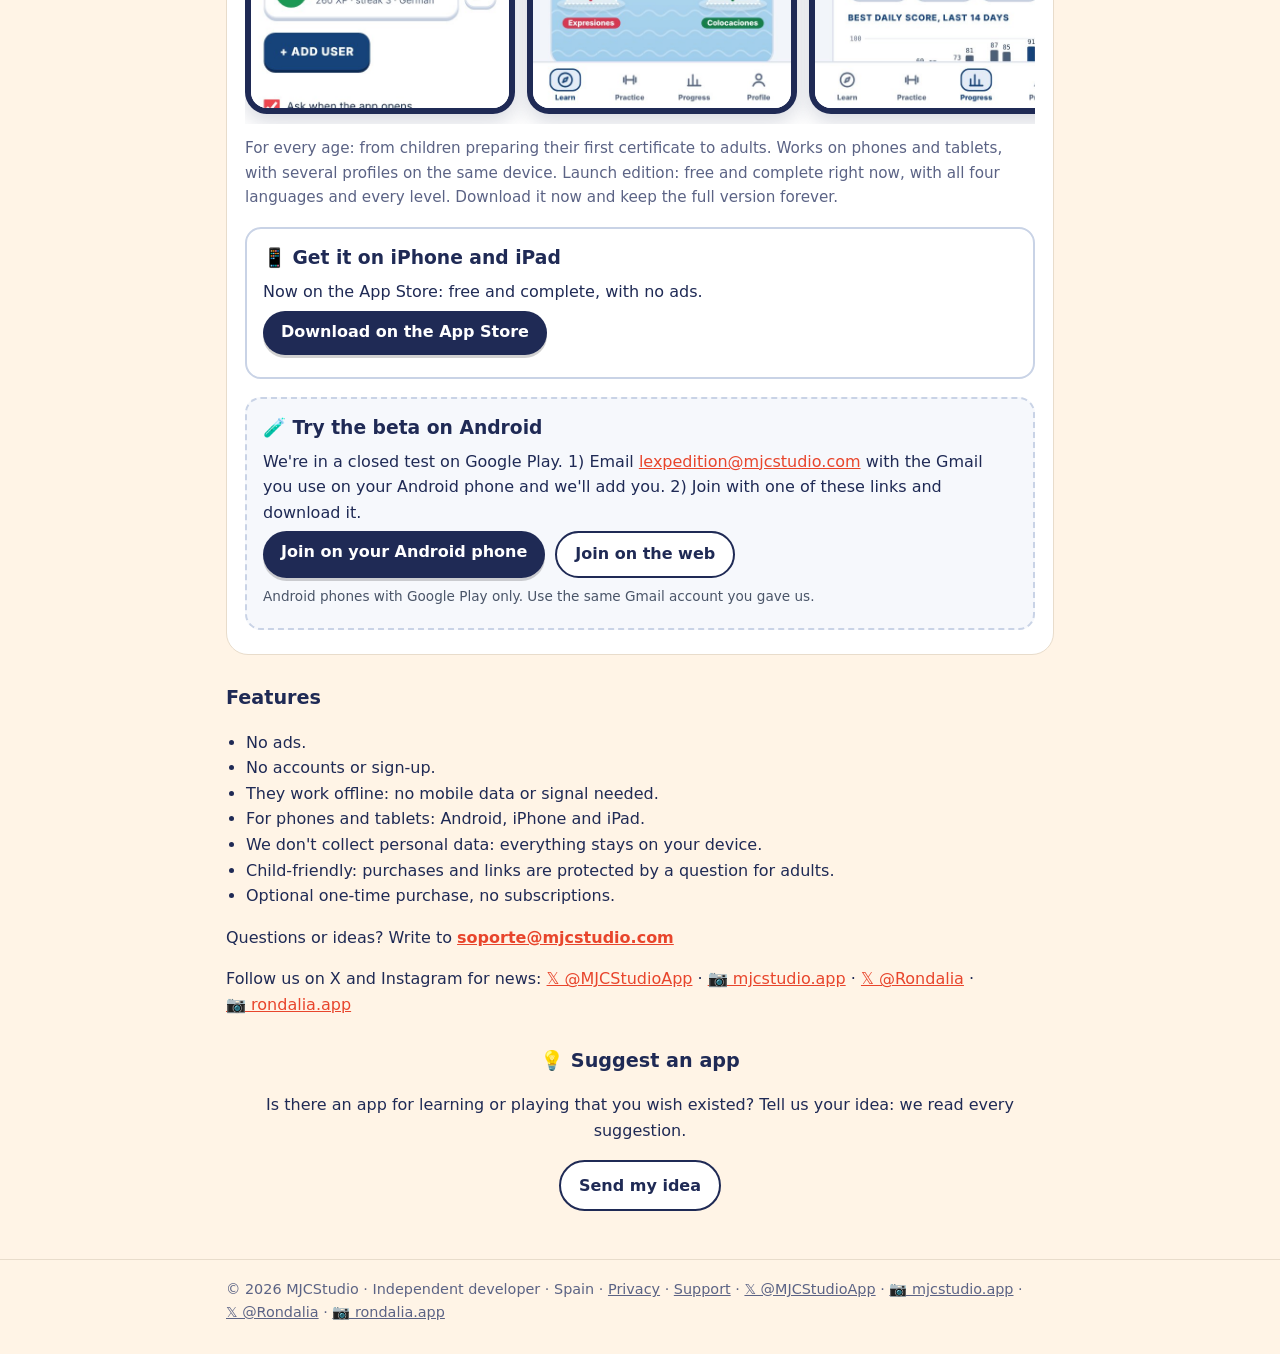
==== commit c6a3cd78: "Web: Rondalia 6.26 (¿Verdad o broma?, «Le code caché») y Lexpedition 9.5 con varios usuarios destaca" ====
--- a/docs/index.html
+++ b/docs/index.html
@@ -26,11 +26,11 @@
 <div class="apphead"><img src="./img/rondalia.png" alt="" width="72" height="72"><div><h2>Rondalia</h2><p class="kicker">Momentos de calidad que caben en un móvil</p></div></div>
 <p>Cualquier rato es bueno para jugar juntos: la sobremesa, un viaje en coche, la espera en un restaurante, una tarde de lluvia o una reunión con amigos. Saca el móvil y empieza la partida, en familia, con amigos o tú solo. Un solo móvil que se va pasando, o una tableta en el centro de la mesa, sin internet, sin cuentas y sin que nadie tenga que leer instrucciones: abuelos, padres y peques juegan juntos, cada uno a su nivel.</p>
 <h3 class="modes-h">5 formas de jugar, en la misma app</h3>
-<div class="modes"><div class="feats"><div class="feat"><span class="fi">👤</span><div><strong>Solo</strong><br>Para practicar o pasar el rato: Preguntas, Banderas, Cálculo, Palabrea, Adivina la palabra y más, con tu récord de aciertos seguidos y retos con vidas.</div></div><div class="feat"><span class="fi">⚔️</span><div><strong>Duelo para dos</strong><br>Pantalla dividida, cada uno en su lado y a su nivel: pulsador en Preguntas y Banderas (responde quien pulse antes), una palabra para cada uno en Adivina la palabra, y Cálculo, Palabrea, Adivina el número y Llega al número. Gana quien sume más.</div></div><div class="feat"><span class="fi">🏆</span><div><strong>Todos contra todos</strong><br>De 3 en adelante, cada uno con sus puntos y sin límite por juego: guarda hasta 50 jugadores y jugad por turnos o todos a la vez, con un solo marcador. En las partidas grandes, El despistado tiene varios despistados.</div></div><div class="feat"><span class="fi">👥</span><div><strong>Todos juntos</strong><br>¿Con niños pequeños o sin ganas de competir? Un solo equipo, sin nombres: ganáis o perdéis juntos contra un reto, como 20 aciertos antes de 5 fallos. Y si sois dos, Palabra prohibida y Mímica se juegan en equipo.</div></div><div class="feat"><span class="fi">🆚</span><div><strong>Por equipos</strong><br>Equipo contra equipo: 2 o más equipos, del tamaño que queráis. Se turnan los equipos y, dentro de cada uno, sus jugadores; los puntos son del equipo. Con 2 equipos, también en duelo.</div></div></div></div>
-<div class="feats"><div class="feat"><span class="fi">👨‍👩‍👧‍👦</span><div><strong>Cada uno a su nivel</strong><br>Cuatro niveles de dificultad, del 1 al 4. En la misma partida, el peque recibe su pregunta y el abuelo la suya.</div></div><div class="feat"><span class="fi">🎲</span><div><strong>Más de 15 juegos, un solo marcador</strong><br>Desde preguntas y mímica hasta el abecedario, banderas o palabra prohibida. Cambiad de juego cuando queráis o dejad que «La rueda elige» decida en cada turno: el marcador suma los puntos de todos. ¿No sabéis a qué jugar? «Ayúdame a elegir» os propone juegos con tres preguntas rápidas.</div></div><div class="feat"><span class="fi">🎡</span><div><strong>La rueda elige</strong><br>¿Sin ganas de decidir? Gira la rueda y toca un juego distinto en cada turno, por rondas. Tú eliges cuáles entran, y la rueda suena como una ruleta.</div></div><div class="feat"><span class="fi">✈️</span><div><strong>Sin internet</strong><br>En el coche, en el avión, en la playa o en el pueblo sin cobertura: Rondalia no necesita conexión ni gasta datos. Todo va dentro de la app.</div></div><div class="feat"><span class="fi">📺</span><div><strong>También en la tele</strong><br>Duplica la pantalla del móvil o la tableta en la tele y jugad todos viéndola en grande.</div></div><div class="feat"><span class="fi">📚</span><div><strong>Más de 6.000 retos</strong><br>Más de 2.000 preguntas por idioma, cientos de palabras, mímicas y categorías, y todo el contenido revisado para que sea apto para niños. En Ajustes ves cuánto contenido tiene cada juego.</div></div><div class="feat"><span class="fi">🏆</span><div><strong>Marcador y turnos</strong><br>La app lleva los puntos, los turnos y el tiempo, para que vosotros solo os preocupéis de pasarlo bien, en familia o con amigos.</div></div><div class="feat"><span class="fi">💬</span><div><strong>Para conoceros mejor</strong><br>No todo es competir: ¿Qué prefieres?, Conocernos e Historia encadenada abren conversaciones para descubrir gustos, recuerdos y anécdotas de los demás.</div></div><div class="feat"><span class="fi">🌱</span><div><strong>Siempre creciendo</strong><br>Rondalia se actualiza con frecuencia: juegos nuevos, más preguntas y sets gratis para las fechas especiales del año, con su propio estilo visual. La app te avisa de cada versión nueva y te cuenta sus novedades, y desde ella puedes sugerirnos juegos.</div></div></div>
-<div class="shots"><img src="./img/ron-inicio-es.jpg" alt="Pantalla de inicio de Rondalia" loading="lazy" width="270" height="436"><img src="./img/ron-abecedario-es.jpg" alt="Juego del Abecedario en Rondalia" loading="lazy" width="270" height="436"></div>
+<div class="modes"><div class="feats"><div class="feat"><span class="fi">👤</span><div><strong>Solo</strong><br>Para practicar o pasar el rato: Preguntas, Banderas, Cálculo, Palabrea, Adivina la palabra y más, con tu récord de aciertos seguidos y retos con vidas.</div></div><div class="feat"><span class="fi">⚔️</span><div><strong>Duelo para dos</strong><br>Pantalla dividida, cada uno en su lado y a su nivel: pulsador en Preguntas y Banderas (responde quien pulse antes), una palabra para cada uno en Adivina la palabra, y Cálculo, Palabrea, Adivina el número, Llega al número y ¿Verdad o broma? Gana quien sume más.</div></div><div class="feat"><span class="fi">🏆</span><div><strong>Todos contra todos</strong><br>De 3 en adelante, cada uno con sus puntos y sin límite por juego: guarda hasta 50 jugadores y jugad por turnos o todos a la vez, con un solo marcador. En las partidas grandes, El despistado tiene varios despistados.</div></div><div class="feat"><span class="fi">👥</span><div><strong>Todos juntos</strong><br>¿Con niños pequeños o sin ganas de competir? Un solo equipo, sin nombres: ganáis o perdéis juntos contra un reto, como 20 aciertos antes de 5 fallos. Y si sois dos, Palabra prohibida y Mímica se juegan en equipo.</div></div><div class="feat"><span class="fi">🆚</span><div><strong>Por equipos</strong><br>Equipo contra equipo: 2 o más equipos, del tamaño que queráis. Se turnan los equipos y, dentro de cada uno, sus jugadores; los puntos son del equipo. Con 2 equipos, también en duelo.</div></div></div></div>
+<div class="feats"><div class="feat"><span class="fi">👨‍👩‍👧‍👦</span><div><strong>Cada uno a su nivel</strong><br>Cuatro niveles de dificultad, del 1 al 4. En la misma partida, el peque recibe su pregunta y el abuelo la suya.</div></div><div class="feat"><span class="fi">🎲</span><div><strong>Más de 15 juegos, un solo marcador</strong><br>Desde preguntas y mímica hasta el abecedario, banderas o palabra prohibida. Cambiad de juego cuando queráis o dejad que «La rueda elige» decida en cada turno: el marcador suma los puntos de todos. ¿No sabéis a qué jugar? «Ayúdame a elegir» os propone juegos con tres preguntas rápidas.</div></div><div class="feat"><span class="fi">🎡</span><div><strong>La rueda elige</strong><br>¿Sin ganas de decidir? Gira la rueda y toca un juego distinto en cada turno, por rondas. Tú eliges cuáles entran, y la rueda suena como una ruleta.</div></div><div class="feat"><span class="fi">⚡</span><div><strong>Nuevo: ¿Verdad o broma?</strong><br>Una pregunta y dos respuestas, una lógica y otra disparatada: toca la lógica antes de que se acabe el tiempo. Solo, en grupo o en duelo, cada uno a su nivel.</div></div><div class="feat"><span class="fi">✈️</span><div><strong>Sin internet</strong><br>En el coche, en el avión, en la playa o en el pueblo sin cobertura: Rondalia no necesita conexión ni gasta datos. Todo va dentro de la app.</div></div><div class="feat"><span class="fi">📺</span><div><strong>También en la tele</strong><br>Duplica la pantalla del móvil o la tableta en la tele y jugad todos viéndola en grande.</div></div><div class="feat"><span class="fi">📚</span><div><strong>Más de 6.000 retos</strong><br>Más de 2.000 preguntas por idioma, cientos de palabras, mímicas y categorías, y todo el contenido revisado para que sea apto para niños. En Ajustes ves cuánto contenido tiene cada juego.</div></div><div class="feat"><span class="fi">🏆</span><div><strong>Marcador y turnos</strong><br>La app lleva los puntos, los turnos y el tiempo, para que vosotros solo os preocupéis de pasarlo bien, en familia o con amigos.</div></div><div class="feat"><span class="fi">💬</span><div><strong>Para conoceros mejor</strong><br>No todo es competir: ¿Qué prefieres?, Conocernos e Historia encadenada abren conversaciones para descubrir gustos, recuerdos y anécdotas de los demás.</div></div><div class="feat"><span class="fi">🌱</span><div><strong>Siempre creciendo</strong><br>Rondalia se actualiza con frecuencia: juegos nuevos, más preguntas y sets gratis para las fechas especiales del año, con su propio estilo visual. La app te avisa de cada versión nueva y te cuenta sus novedades, y desde ella puedes sugerirnos juegos.</div></div></div>
+<div class="shots"><img src="./img/ron-inicio-es.jpg" alt="Pantalla de inicio de Rondalia" loading="lazy" width="270" height="436"><img src="./img/ron-verdad-es.jpg" alt="¿Verdad o broma? en duelo, con la pantalla dividida" loading="lazy" width="270" height="436"><img src="./img/ron-abecedario-es.jpg" alt="Juego del Abecedario en Rondalia" loading="lazy" width="270" height="436"></div>
 <h3>Los juegos</h3>
-<div class="chips"><span>❓ Preguntas</span><span>🤐 Palabra prohibida</span><span>🔤 Abecedario</span><span>🎭 Mímica</span><span>🚩 Banderas</span><span>➗ Cálculo</span><span>🔢 Adivina el número</span><span>🎯 Llega al número</span><span>⚡ Letra al vuelo</span><span>🔠 Palabrea</span><span>🎈 Adivina la palabra</span><span>🤔 ¿Qué elegiría?</span><span>🤷 El despistado</span><span>⚖️ ¿Qué prefieres?</span><span>💬 Conocernos</span><span>📖 Historia encadenada</span><span>🔐 Descifra el código</span></div>
+<div class="chips"><span>❓ Preguntas</span><span>🤐 Palabra prohibida</span><span>🔤 Abecedario</span><span>🎭 Mímica</span><span>🚩 Banderas</span><span>➗ Cálculo</span><span>🔢 Adivina el número</span><span>🎯 Llega al número</span><span>⚡ Letra al vuelo</span><span>🔠 Palabrea</span><span>🎈 Adivina la palabra</span><span>🤔 ¿Qué elegiría?</span><span>🤷 El despistado</span><span>⚖️ ¿Qué prefieres?</span><span>💬 Conocernos</span><span>📖 Historia encadenada</span><span>🔐 Descifra el código</span><span>⚡ ¿Verdad o broma?</span></div>
 <p class="note">En español, inglés, francés, alemán y portugués, con preguntas adaptadas a cada país. Edición de lanzamiento: ahora gratis y completa, sin compras. Descárgala ahora y tenla completa para siempre.</p>
 <p class="note"><svg class="rota-ico" viewBox="0 0 512 512" width="22" height="22" aria-hidden="true" focusable="false"><circle cx="256" cy="106" r="52" fill="#3B63F5"/><circle cx="385.9" cy="181" r="52" fill="#0FA595"/><circle cx="385.9" cy="331" r="52" fill="#F2A516"/><circle cx="256" cy="406" r="52" fill="#F2692E"/><circle cx="126.1" cy="331" r="52" fill="#F0437E"/><circle cx="126.1" cy="181" r="52" fill="#7351F0"/><circle cx="256" cy="256" r="74" fill="#EFE6D2"/><circle cx="256" cy="256" r="63.6" fill="none" stroke="#A4471F" stroke-width="9.2"/><circle cx="256" cy="256" r="50.3" fill="none" stroke="#A4471F" stroke-width="3.3"/><g stroke="#A4471F" stroke-width="6.6" stroke-linecap="round"><line x1="315.2" y1="256" x2="196.8" y2="256"/><line x1="297.9" y1="297.9" x2="214.1" y2="214.1"/><line x1="256" y1="315.2" x2="256" y2="196.8"/><line x1="214.1" y1="297.9" x2="297.9" y2="214.1"/></g><circle cx="256" cy="256" r="14.8" fill="#EFE6D2" stroke="#A4471F" stroke-width="7.9"/></svg> <strong>¿Por qué «Rondalia»?</strong> Viene de «ronda»: jugar por turnos, en corro. Y la «o» del logo es una <em>rota</em>, una rueda de juego que los antiguos romanos grababan en las escaleras de foros y templos para jugar en grupo. Casi dos mil años después, la idea sigue siendo la misma: un tablero, varios jugadores y cada uno en su turno.</p>
 <p class="note">Novedades, juegos nuevos y sets de temporada en <a href="https://x.com/Rondalia" rel="noopener">𝕏 @Rondalia</a> · <a href="https://www.instagram.com/rondalia.app/" rel="noopener">📷 rondalia.app</a></p>
@@ -40,10 +40,10 @@
 
 <section class="appsec" id="lexpedition-es">
 <div class="apphead"><img src="./img/lexpedition.png" alt="" width="72" height="72"><div><h2>Lexpedition</h2><p class="kicker">Rumbo fijo: aprobar tu examen</p></div></div>
-<p>Lexpedition convierte la preparación de tu examen oficial de idiomas en una travesía por el mar, y el puerto de destino es el aprobado. Cada lección es una isla que conquistar y cada expresión que dominas es una milla menos hasta la meta. Con cinco o diez minutos al día llegarás al examen con el vocabulario que más se resiste.</p>
+<p>Lexpedition convierte la preparación de tu examen oficial de idiomas en una travesía por el mar, y el puerto de destino es el aprobado. Cada lección es una isla que conquistar y cada expresión que dominas es una milla menos hasta la meta. Con cinco o diez minutos al día llegarás al examen con el vocabulario que más se resiste. Y sirve para toda la familia: cada persona estudia con su propio usuario.</p>
 <div class="chips"><span>🇬🇧 Inglés</span><span>🇩🇪 Alemán</span><span>🇫🇷 Francés</span><span>🇪🇸 Español</span><span>Niveles A1 · A2 · B1 · B2 · C1 · C2</span></div>
-<div class="feats"><div class="feat"><span class="fi">🌍</span><div><strong>Cuatro idiomas para estudiar</strong><br>Prepara inglés, alemán, francés o español, del nivel A1 al C2 del Marco Común Europeo (inglés, desde A2). Puedes estudiar varios a la vez.</div></div><div class="feat"><span class="fi">🧩</span><div><strong>Lo que más cuesta</strong><br>Verbos con partícula o preposición (phrasal verbs, trennbare Verben…), expresiones idiomáticas y colocaciones, con frases de ejemplo reales.</div></div><div class="feat"><span class="fi">🗺️</span><div><strong>Una carta de navegación</strong><br>Elige tu rumbo entre islas misteriosas, despeja la niebla y planta tu bandera. Asciende de Grumete a Almirante.</div></div><div class="feat"><span class="fi">🧠</span><div><strong>Repaso inteligente</strong><br>Tarjetas, elegir la partícula, completar huecos y unir parejas, con repetición espaciada para que no se olvide lo aprendido.</div></div><div class="feat"><span class="fi">🌱</span><div><strong>Motivación diaria</strong><br>Test diario con nota, racha, meta de XP, misiones e insignias. Ideal para crear el hábito.</div></div><div class="feat"><span class="fi">✈️</span><div><strong>Sin conexión</strong><br>En el metro, en el avión o donde no haya cobertura: Lexpedition funciona sin internet y sin gastar datos. Todo el vocabulario va dentro de la app.</div></div><div class="feat"><span class="fi">🗣️</span><div><strong>En tu idioma</strong><br>La app habla español, inglés, francés o alemán, y los significados pueden salir traducidos a tu idioma o como definición.</div></div></div>
-<div class="shots"><img src="./img/lex-carta-es.jpg" alt="Carta de navegación de Lexpedition" loading="lazy" width="270" height="436"><img src="./img/lex-progreso-es.jpg" alt="Progreso, rango y récords en Lexpedition" loading="lazy" width="270" height="436"></div>
+<div class="feats"><div class="feat"><span class="fi">👨‍👩‍👧</span><div><strong>Una app, varios alumnos</strong><br>Un usuario para cada persona de casa, cada uno con su idioma, su nivel, su progreso, su racha y sus ajustes. Al abrir la app eliges quién va a estudiar. Todo en el mismo móvil o tableta, sin cuentas ni registro.</div></div><div class="feat"><span class="fi">🌍</span><div><strong>Cuatro idiomas para estudiar</strong><br>Prepara inglés, alemán, francés o español, del nivel A1 al C2 del Marco Común Europeo (inglés, desde A2). Puedes estudiar varios a la vez.</div></div><div class="feat"><span class="fi">🧩</span><div><strong>Lo que más cuesta</strong><br>Verbos con partícula o preposición (phrasal verbs, trennbare Verben…), expresiones idiomáticas y colocaciones, con frases de ejemplo reales.</div></div><div class="feat"><span class="fi">🗺️</span><div><strong>Una carta de navegación</strong><br>Elige tu rumbo entre islas misteriosas, despeja la niebla y planta tu bandera. Asciende de Grumete a Almirante.</div></div><div class="feat"><span class="fi">🧠</span><div><strong>Repaso inteligente</strong><br>Tarjetas, elegir la partícula, completar huecos y unir parejas, con repetición espaciada para que no se olvide lo aprendido.</div></div><div class="feat"><span class="fi">🌱</span><div><strong>Motivación diaria</strong><br>Test diario con nota, racha, meta de XP, misiones e insignias. Ideal para crear el hábito.</div></div><div class="feat"><span class="fi">✈️</span><div><strong>Sin conexión</strong><br>En el metro, en el avión o donde no haya cobertura: Lexpedition funciona sin internet y sin gastar datos. Todo el vocabulario va dentro de la app.</div></div><div class="feat"><span class="fi">🗣️</span><div><strong>En tu idioma</strong><br>La app habla español, inglés, francés o alemán, y los significados pueden salir traducidos a tu idioma o como definición.</div></div></div>
+<div class="shots"><img src="./img/lex-usuarios-es.jpg" alt="«¿Quién va a estudiar?»: varios usuarios en Lexpedition" loading="lazy" width="270" height="436"><img src="./img/lex-carta-es.jpg" alt="Carta de navegación de Lexpedition" loading="lazy" width="270" height="436"><img src="./img/lex-progreso-es.jpg" alt="Progreso, rango y récords en Lexpedition" loading="lazy" width="270" height="436"></div>
 <p class="note">Para cualquier edad: desde niños que preparan su primer certificado hasta adultos. Funciona en móvil y tableta, con varios perfiles en el mismo dispositivo. Edición de lanzamiento: ahora gratis y completa, con los cuatro idiomas y todos los niveles. Descárgala ahora y tenla completa para siempre.</p>
 <div class="store"><h3>📱 Descárgala en iPhone y iPad</h3><p>Ya está en la App Store: gratis y completa, sin anuncios.</p><div class="cta"><a class="btn l" href="https://apps.apple.com/es/app/id6829351766" rel="noopener">Descargar en la App Store</a></div></div>
 <div class="beta"><h3>🧪 Prueba la beta en Android</h3><p>Estamos en prueba cerrada en Google Play. 1) Escríbenos a <a href="mailto:lexpedition@mjcstudio.com">lexpedition@mjcstudio.com</a> con el Gmail que usas en tu móvil Android y te añadimos. 2) Únete con uno de estos enlaces y descárgala.</p><div class="cta"><a class="btn l" href="https://play.google.com/store/apps/details?id=com.mjcstudio.lexpedition" rel="noopener">Unirse desde el móvil Android</a><a class="btn ghost" href="https://play.google.com/apps/testing/com.mjcstudio.lexpedition" rel="noopener">Unirse desde la web</a></div><p class="small">Solo para móviles Android con Google Play. Usa la misma cuenta de Gmail que nos diste.</p></div>
@@ -70,11 +70,11 @@
 <div class="apphead"><img src="./img/rondalia.png" alt="" width="72" height="72"><div><h2>Rondalia</h2><p class="kicker">Quality time that fits in one phone</p></div></div>
 <p>Any moment is a good moment to play together: after a meal, on a car trip, waiting at a restaurant, on a rainy afternoon or with friends. Bring out your phone and start playing, with family, with friends or on your own. One phone passed around, or a tablet in the middle of the table, no internet, no accounts and no rules to read: grandparents, parents and kids play together, each at their own level.</p>
 <h3 class="modes-h">5 ways to play, in one app</h3>
-<div class="modes"><div class="feats"><div class="feat"><span class="fi">👤</span><div><strong>Solo</strong><br>To practise or pass the time: Quiz, Flags, Mental Math, Wordsmithing, Guess the Word and more, with your record of correct answers in a row and challenges with lives.</div></div><div class="feat"><span class="fi">⚔️</span><div><strong>A duel for two</strong><br>Split screen, each on your own side and at your own level: a buzzer in Quiz and Flags (whoever buzzes first answers), a word each in Guess the Word, plus Mental Math, Wordsmithing, Guess the Number and Reach the Number. The higher score wins.</div></div><div class="feat"><span class="fi">🏆</span><div><strong>Free-for-all</strong><br>3 or more, each with their own points and no limit per game: save up to 50 players and play taking turns or all at once, with one scoreboard. In big games, The Clueless One has several clueless players.</div></div><div class="feat"><span class="fi">👥</span><div><strong>All together</strong><br>Playing with little ones or not in the mood to compete? One team, no names: you win or lose together against a challenge, such as 20 right before 5 wrong. And with two of you, Forbidden Words and Charades are played as a team.</div></div><div class="feat"><span class="fi">🆚</span><div><strong>Teams</strong><br>Team against team: 2 or more teams, any size you like. Teams take turns and, within each team, so do its players; points go to the team. With 2 teams, you can also duel.</div></div></div></div>
-<div class="feats"><div class="feat"><span class="fi">👨‍👩‍👧‍👦</span><div><strong>Everyone at their level</strong><br>Four difficulty levels, from 1 to 4. In the same game, the little one gets their question and grandpa gets his.</div></div><div class="feat"><span class="fi">🎲</span><div><strong>More than 15 games, one scoreboard</strong><br>From quiz and charades to the alphabet wheel, flags or forbidden words. Switch games whenever you like or let “Spin the wheel” decide each turn: the scoreboard adds up the points from all of them. Not sure what to play? “Help me choose” asks three quick questions and suggests games.</div></div><div class="feat"><span class="fi">🎡</span><div><strong>The wheel picks</strong><br>Tired of deciding? Spin the wheel and get a different game every turn, in rounds. You choose which games go in, and the wheel clicks like a roulette.</div></div><div class="feat"><span class="fi">✈️</span><div><strong>No internet needed</strong><br>In the car, on a plane, at the beach or anywhere without signal: Rondalia needs no connection and uses no data. Everything is built into the app.</div></div><div class="feat"><span class="fi">📺</span><div><strong>On the TV too</strong><br>Mirror your phone or tablet screen to the TV and everyone plays on the big screen.</div></div><div class="feat"><span class="fi">📚</span><div><strong>More than 6,000 challenges</strong><br>Over 2,000 questions per language, hundreds of words, charades and categories, all checked to be child-friendly. Settings shows how much content each game has.</div></div><div class="feat"><span class="fi">🏆</span><div><strong>Scores and turns</strong><br>The app keeps the score, turns and time, so all you have to do is have fun, with family or friends.</div></div><div class="feat"><span class="fi">💬</span><div><strong>Get to know each other better</strong><br>It is not all about winning: Would You Rather?, Get to Know You and Story Chain spark conversations to discover the tastes, memories and stories of the people around you.</div></div><div class="feat"><span class="fi">🌱</span><div><strong>Always growing</strong><br>Rondalia is updated often: new games, more questions and free sets for special times of the year, each with its own visual style. The app lets you know about each new version and what is new, and you can suggest games from it.</div></div></div>
-<div class="shots"><img src="./img/ron-inicio-en.jpg" alt="Rondalia home screen" loading="lazy" width="270" height="436"><img src="./img/ron-abecedario-en.jpg" alt="Alphabet Wheel in Rondalia" loading="lazy" width="270" height="436"></div>
+<div class="modes"><div class="feats"><div class="feat"><span class="fi">👤</span><div><strong>Solo</strong><br>To practise or pass the time: Quiz, Flags, Mental Math, Wordsmithing, Guess the Word and more, with your record of correct answers in a row and challenges with lives.</div></div><div class="feat"><span class="fi">⚔️</span><div><strong>A duel for two</strong><br>Split screen, each on your own side and at your own level: a buzzer in Quiz and Flags (whoever buzzes first answers), a word each in Guess the Word, plus Mental Math, Wordsmithing, Guess the Number, Reach the Number and Truth or Bluff. The higher score wins.</div></div><div class="feat"><span class="fi">🏆</span><div><strong>Free-for-all</strong><br>3 or more, each with their own points and no limit per game: save up to 50 players and play taking turns or all at once, with one scoreboard. In big games, The Clueless One has several clueless players.</div></div><div class="feat"><span class="fi">👥</span><div><strong>All together</strong><br>Playing with little ones or not in the mood to compete? One team, no names: you win or lose together against a challenge, such as 20 right before 5 wrong. And with two of you, Forbidden Words and Charades are played as a team.</div></div><div class="feat"><span class="fi">🆚</span><div><strong>Teams</strong><br>Team against team: 2 or more teams, any size you like. Teams take turns and, within each team, so do its players; points go to the team. With 2 teams, you can also duel.</div></div></div></div>
+<div class="feats"><div class="feat"><span class="fi">👨‍👩‍👧‍👦</span><div><strong>Everyone at their level</strong><br>Four difficulty levels, from 1 to 4. In the same game, the little one gets their question and grandpa gets his.</div></div><div class="feat"><span class="fi">🎲</span><div><strong>More than 15 games, one scoreboard</strong><br>From quiz and charades to the alphabet wheel, flags or forbidden words. Switch games whenever you like or let “Spin the wheel” decide each turn: the scoreboard adds up the points from all of them. Not sure what to play? “Help me choose” asks three quick questions and suggests games.</div></div><div class="feat"><span class="fi">🎡</span><div><strong>The wheel picks</strong><br>Tired of deciding? Spin the wheel and get a different game every turn, in rounds. You choose which games go in, and the wheel clicks like a roulette.</div></div><div class="feat"><span class="fi">⚡</span><div><strong>New: Truth or Bluff</strong><br>One question, two answers, one sensible and one silly: tap the sensible one before time runs out. Solo, in a group or in a duel, each at their own level.</div></div><div class="feat"><span class="fi">✈️</span><div><strong>No internet needed</strong><br>In the car, on a plane, at the beach or anywhere without signal: Rondalia needs no connection and uses no data. Everything is built into the app.</div></div><div class="feat"><span class="fi">📺</span><div><strong>On the TV too</strong><br>Mirror your phone or tablet screen to the TV and everyone plays on the big screen.</div></div><div class="feat"><span class="fi">📚</span><div><strong>More than 6,000 challenges</strong><br>Over 2,000 questions per language, hundreds of words, charades and categories, all checked to be child-friendly. Settings shows how much content each game has.</div></div><div class="feat"><span class="fi">🏆</span><div><strong>Scores and turns</strong><br>The app keeps the score, turns and time, so all you have to do is have fun, with family or friends.</div></div><div class="feat"><span class="fi">💬</span><div><strong>Get to know each other better</strong><br>It is not all about winning: Would You Rather?, Get to Know You and Story Chain spark conversations to discover the tastes, memories and stories of the people around you.</div></div><div class="feat"><span class="fi">🌱</span><div><strong>Always growing</strong><br>Rondalia is updated often: new games, more questions and free sets for special times of the year, each with its own visual style. The app lets you know about each new version and what is new, and you can suggest games from it.</div></div></div>
+<div class="shots"><img src="./img/ron-inicio-en.jpg" alt="Rondalia home screen" loading="lazy" width="270" height="436"><img src="./img/ron-verdad-en.jpg" alt="Truth or Bluff duel on a split screen" loading="lazy" width="270" height="436"><img src="./img/ron-abecedario-en.jpg" alt="Alphabet Wheel in Rondalia" loading="lazy" width="270" height="436"></div>
 <h3>The games</h3>
-<div class="chips"><span>❓ Quiz</span><span>🤐 Forbidden Words</span><span>🔤 Alphabet Wheel</span><span>🎭 Charades</span><span>🚩 Flags</span><span>➗ Mental Math</span><span>🔢 Guess the Number</span><span>🎯 Reach the Number</span><span>⚡ Letter Rush</span><span>🔠 Wordsmithing</span><span>🎈 Guess the Word</span><span>🤔 What Would They Pick?</span><span>🤷 The Clueless One</span><span>⚖️ Would You Rather?</span><span>💬 Get to Know You</span><span>📖 Story Chain</span><span>🔐 Codeburst</span></div>
+<div class="chips"><span>❓ Quiz</span><span>🤐 Forbidden Words</span><span>🔤 Alphabet Wheel</span><span>🎭 Charades</span><span>🚩 Flags</span><span>➗ Mental Math</span><span>🔢 Guess the Number</span><span>🎯 Reach the Number</span><span>⚡ Letter Rush</span><span>🔠 Wordsmithing</span><span>🎈 Guess the Word</span><span>🤔 What Would They Pick?</span><span>🤷 The Clueless One</span><span>⚖️ Would You Rather?</span><span>💬 Get to Know You</span><span>📖 Story Chain</span><span>🔐 Codeburst</span><span>⚡ Truth or Bluff</span></div>
 <p class="note">In English, Spanish, French, German and Portuguese, with questions adapted to each country. Launch edition: free and complete right now, no purchases. Download it now and keep the full version forever.</p>
 <p class="note"><svg class="rota-ico" viewBox="0 0 512 512" width="22" height="22" aria-hidden="true" focusable="false"><circle cx="256" cy="106" r="52" fill="#3B63F5"/><circle cx="385.9" cy="181" r="52" fill="#0FA595"/><circle cx="385.9" cy="331" r="52" fill="#F2A516"/><circle cx="256" cy="406" r="52" fill="#F2692E"/><circle cx="126.1" cy="331" r="52" fill="#F0437E"/><circle cx="126.1" cy="181" r="52" fill="#7351F0"/><circle cx="256" cy="256" r="74" fill="#EFE6D2"/><circle cx="256" cy="256" r="63.6" fill="none" stroke="#A4471F" stroke-width="9.2"/><circle cx="256" cy="256" r="50.3" fill="none" stroke="#A4471F" stroke-width="3.3"/><g stroke="#A4471F" stroke-width="6.6" stroke-linecap="round"><line x1="315.2" y1="256" x2="196.8" y2="256"/><line x1="297.9" y1="297.9" x2="214.1" y2="214.1"/><line x1="256" y1="315.2" x2="256" y2="196.8"/><line x1="214.1" y1="297.9" x2="297.9" y2="214.1"/></g><circle cx="256" cy="256" r="14.8" fill="#EFE6D2" stroke="#A4471F" stroke-width="7.9"/></svg> <strong>Why “Rondalia”?</strong> It comes from the Spanish “ronda”, a round: playing in turns, sitting in a circle. And the “o” in the logo is a <em>rota</em>, a game wheel the ancient Romans carved into the steps of forums and temples to play together. Nearly two thousand years later, the idea is the same: one board, several players, everyone taking turns.</p>
 <p class="note">News, new games and seasonal sets on <a href="https://x.com/Rondalia" rel="noopener">𝕏 @Rondalia</a> · <a href="https://www.instagram.com/rondalia.app/" rel="noopener">📷 rondalia.app</a></p>
@@ -84,10 +84,10 @@
 
 <section class="appsec" id="lexpedition-en">
 <div class="apphead"><img src="./img/lexpedition.png" alt="" width="72" height="72"><div><h2>Lexpedition</h2><p class="kicker">Set your course for passing your exam</p></div></div>
-<p>Lexpedition turns preparing for your official language exam into a voyage across the sea, and the destination port is a pass. Each lesson is an island to conquer and every expression you master is one mile closer to the goal. With five or ten minutes a day you will reach exam day with the vocabulary that resists the most.</p>
+<p>Lexpedition turns preparing for your official language exam into a voyage across the sea, and the destination port is a pass. Each lesson is an island to conquer and every expression you master is one mile closer to the goal. With five or ten minutes a day you will reach exam day with the vocabulary that resists the most. And it works for the whole family: everyone studies with their own user.</p>
 <div class="chips"><span>🇬🇧 English</span><span>🇩🇪 German</span><span>🇫🇷 French</span><span>🇪🇸 Spanish</span><span>Levels A1 · A2 · B1 · B2 · C1 · C2</span></div>
-<div class="feats"><div class="feat"><span class="fi">🌍</span><div><strong>Four languages to study</strong><br>Prepare English, German, French or Spanish, from A1 to C2 of the Common European Framework (English from A2). You can study several at once.</div></div><div class="feat"><span class="fi">🧩</span><div><strong>The hard stuff</strong><br>Phrasal verbs, verbs with prepositions (trennbare Verben…), idioms and collocations, with real example sentences.</div></div><div class="feat"><span class="fi">🗺️</span><div><strong>A sea chart</strong><br>Choose your course among mystery islands, clear the fog and plant your flag. Rise from Deckhand to Admiral.</div></div><div class="feat"><span class="fi">🧠</span><div><strong>Smart review</strong><br>Flashcards, pick the particle, fill the gaps and match pairs, with spaced repetition so you don't forget.</div></div><div class="feat"><span class="fi">🌱</span><div><strong>Daily motivation</strong><br>Daily test with a score, streaks, XP goal, missions and badges. Perfect to build the habit.</div></div><div class="feat"><span class="fi">✈️</span><div><strong>Study offline</strong><br>On the train, on a plane or anywhere without signal: Lexpedition works without internet and uses no data. All the vocabulary is built into the app.</div></div><div class="feat"><span class="fi">🗣️</span><div><strong>In your language</strong><br>The app speaks English, Spanish, French or German, and meanings can be shown as translations or definitions.</div></div></div>
-<div class="shots"><img src="./img/lex-carta-en.jpg" alt="Lexpedition sea chart" loading="lazy" width="270" height="436"><img src="./img/lex-progreso-en.jpg" alt="Progress, rank and records in Lexpedition" loading="lazy" width="270" height="436"></div>
+<div class="feats"><div class="feat"><span class="fi">👨‍👩‍👧</span><div><strong>One app, several learners</strong><br>A user for everyone at home, each with their own language, level, progress, streak and settings. When you open the app, pick who is studying. All on the same phone or tablet, with no accounts or sign-up.</div></div><div class="feat"><span class="fi">🌍</span><div><strong>Four languages to study</strong><br>Prepare English, German, French or Spanish, from A1 to C2 of the Common European Framework (English from A2). You can study several at once.</div></div><div class="feat"><span class="fi">🧩</span><div><strong>The hard stuff</strong><br>Phrasal verbs, verbs with prepositions (trennbare Verben…), idioms and collocations, with real example sentences.</div></div><div class="feat"><span class="fi">🗺️</span><div><strong>A sea chart</strong><br>Choose your course among mystery islands, clear the fog and plant your flag. Rise from Deckhand to Admiral.</div></div><div class="feat"><span class="fi">🧠</span><div><strong>Smart review</strong><br>Flashcards, pick the particle, fill the gaps and match pairs, with spaced repetition so you don't forget.</div></div><div class="feat"><span class="fi">🌱</span><div><strong>Daily motivation</strong><br>Daily test with a score, streaks, XP goal, missions and badges. Perfect to build the habit.</div></div><div class="feat"><span class="fi">✈️</span><div><strong>Study offline</strong><br>On the train, on a plane or anywhere without signal: Lexpedition works without internet and uses no data. All the vocabulary is built into the app.</div></div><div class="feat"><span class="fi">🗣️</span><div><strong>In your language</strong><br>The app speaks English, Spanish, French or German, and meanings can be shown as translations or definitions.</div></div></div>
+<div class="shots"><img src="./img/lex-usuarios-en.jpg" alt="“Who is studying?”: several users in Lexpedition" loading="lazy" width="270" height="436"><img src="./img/lex-carta-en.jpg" alt="Lexpedition sea chart" loading="lazy" width="270" height="436"><img src="./img/lex-progreso-en.jpg" alt="Progress, rank and records in Lexpedition" loading="lazy" width="270" height="436"></div>
 <p class="note">For every age: from children preparing their first certificate to adults. Works on phones and tablets, with several profiles on the same device. Launch edition: free and complete right now, with all four languages and every level. Download it now and keep the full version forever.</p>
 <div class="store"><h3>📱 Get it on iPhone and iPad</h3><p>Now on the App Store: free and complete, with no ads.</p><div class="cta"><a class="btn l" href="https://apps.apple.com/us/app/id6829351766" rel="noopener">Download on the App Store</a></div></div>
 <div class="beta"><h3>🧪 Try the beta on Android</h3><p>We're in a closed test on Google Play. 1) Email <a href="mailto:lexpedition@mjcstudio.com">lexpedition@mjcstudio.com</a> with the Gmail you use on your Android phone and we'll add you. 2) Join with one of these links and download it.</p><div class="cta"><a class="btn l" href="https://play.google.com/store/apps/details?id=com.mjcstudio.lexpedition" rel="noopener">Join on your Android phone</a><a class="btn ghost" href="https://play.google.com/apps/testing/com.mjcstudio.lexpedition" rel="noopener">Join on the web</a></div><p class="small">Android phones with Google Play only. Use the same Gmail account you gave us.</p></div>
@@ -114,11 +114,11 @@
 <div class="apphead"><img src="./img/rondalia.png" alt="" width="72" height="72"><div><h2>Rondalia</h2><p class="kicker">Des moments de qualité qui tiennent dans un téléphone</p></div></div>
 <p>Tous les moments sont bons pour jouer ensemble : après le repas, en voiture, en attendant au restaurant, un après-midi de pluie ou entre amis. Sors ton téléphone et la partie commence, en famille, entre amis ou en solo. Un seul téléphone qui passe de main en main, ou une tablette au centre de la table, sans internet, sans compte et sans règles à lire : grands-parents, parents et enfants jouent ensemble, chacun à son niveau.</p>
 <h3 class="modes-h">5 façons de jouer, dans la même appli</h3>
-<div class="modes"><div class="feats"><div class="feat"><span class="fi">👤</span><div><strong>Solo</strong><br>Pour s’entraîner ou passer le temps : Quiz, Drapeaux, Calcul mental, Motine, Devine le mot et plus encore, avec ton record de bonnes réponses d’affilée et des défis avec des vies.</div></div><div class="feat"><span class="fi">⚔️</span><div><strong>Un duel à deux</strong><br>Écran partagé, chacun de son côté et à son niveau : un buzzer au Quiz et aux Drapeaux (le premier qui appuie répond), un mot chacun à Devine le mot, et aussi Calcul mental, Motine, Devine le nombre et Atteins le nombre. Le meilleur score gagne.</div></div><div class="feat"><span class="fi">🏆</span><div><strong>Chacun pour soi</strong><br>À partir de 3, chacun ses points et sans limite par jeu : enregistre jusqu’à 50 joueurs et jouez à tour de rôle ou tous en même temps, avec un seul tableau des scores. Dans les grandes parties, Le Distrait a plusieurs distraits.</div></div><div class="feat"><span class="fi">👥</span><div><strong>Tous ensemble</strong><br>Avec de jeunes enfants ou sans envie de compétition ? Une seule équipe, sans prénoms : vous gagnez ou perdez ensemble face à un défi, comme 20 bonnes réponses avant 5 erreurs. Et à deux, Mots interdits et Mime se jouent en équipe.</div></div><div class="feat"><span class="fi">🆚</span><div><strong>En équipes</strong><br>Équipe contre équipe : 2 équipes ou plus, de la taille que vous voulez. Les équipes jouent à tour de rôle et, dans chaque équipe, ses joueurs aussi ; les points vont à l’équipe. À 2 équipes, aussi en duel.</div></div></div></div>
-<div class="feats"><div class="feat"><span class="fi">👨‍👩‍👧‍👦</span><div><strong>Chacun à son niveau</strong><br>Quatre niveaux de difficulté, de 1 à 4. Dans la même partie, le petit a sa question et le grand-père la sienne.</div></div><div class="feat"><span class="fi">🎲</span><div><strong>Plus de 15 jeux, un seul score</strong><br>Du quiz et du mime à la roue de l'alphabet, aux drapeaux ou aux mots interdits. Changez de jeu quand vous voulez ou laissez « La roue décide » choisir à chaque tour : le tableau des scores additionne tous les points. Vous ne savez pas à quoi jouer ? « Aide-moi à choisir » pose trois questions rapides et vous propose des jeux.</div></div><div class="feat"><span class="fi">🎡</span><div><strong>La roue décide</strong><br>Pas envie de choisir ? Lancez la roue : un jeu différent à chaque tour, par manches. Vous choisissez les jeux en lice, et la roue cliquette comme une roulette.</div></div><div class="feat"><span class="fi">✈️</span><div><strong>Sans internet</strong><br>En voiture, en avion, à la plage ou à la campagne sans réseau : Rondalia fonctionne sans connexion et sans consommer de données. Tout est déjà dans l'appli.</div></div><div class="feat"><span class="fi">📺</span><div><strong>Aussi sur la télé</strong><br>Duplique l'écran du téléphone ou de la tablette sur la télé et jouez tous en grand.</div></div><div class="feat"><span class="fi">📚</span><div><strong>Plus de 6 000 défis</strong><br>Plus de 2 000 questions par langue, des centaines de mots, de mimes et de catégories, tout vérifié pour convenir aux enfants. Les Réglages montrent le contenu de chaque jeu.</div></div><div class="feat"><span class="fi">🏆</span><div><strong>Score et tours</strong><br>L'appli compte les points, les tours et le temps : vous n'avez plus qu'à vous amuser, en famille ou entre amis.</div></div><div class="feat"><span class="fi">💬</span><div><strong>Pour mieux se connaître</strong><br>Il n'y a pas que la compétition : Tu préfères ?, Faisons connaissance et Histoire à la chaîne lancent des conversations pour découvrir les goûts, les souvenirs et les anecdotes des autres.</div></div><div class="feat"><span class="fi">🌱</span><div><strong>Toujours plus riche</strong><br>Rondalia est mise à jour souvent : nouveaux jeux, plus de questions et packs gratuits pour les moments forts de l'année, chacun avec son propre style visuel. L'appli te prévient à chaque nouvelle version et te présente ses nouveautés, et tu peux nous y proposer des jeux.</div></div></div>
-<div class="shots"><img src="./img/ron-inicio-fr.jpg" alt="Écran d'accueil de Rondalia" loading="lazy" width="270" height="436"><img src="./img/ron-abecedario-fr.jpg" alt="Roue de l'alphabet dans Rondalia" loading="lazy" width="270" height="436"></div>
+<div class="modes"><div class="feats"><div class="feat"><span class="fi">👤</span><div><strong>Solo</strong><br>Pour s’entraîner ou passer le temps : Quiz, Drapeaux, Calcul mental, Motine, Devine le mot et plus encore, avec ton record de bonnes réponses d’affilée et des défis avec des vies.</div></div><div class="feat"><span class="fi">⚔️</span><div><strong>Un duel à deux</strong><br>Écran partagé, chacun de son côté et à son niveau : un buzzer au Quiz et aux Drapeaux (le premier qui appuie répond), un mot chacun à Devine le mot, et aussi Calcul mental, Motine, Devine le nombre, Atteins le nombre et Vrai ou farfelu ? Le meilleur score gagne.</div></div><div class="feat"><span class="fi">🏆</span><div><strong>Chacun pour soi</strong><br>À partir de 3, chacun ses points et sans limite par jeu : enregistre jusqu’à 50 joueurs et jouez à tour de rôle ou tous en même temps, avec un seul tableau des scores. Dans les grandes parties, Le Distrait a plusieurs distraits.</div></div><div class="feat"><span class="fi">👥</span><div><strong>Tous ensemble</strong><br>Avec de jeunes enfants ou sans envie de compétition ? Une seule équipe, sans prénoms : vous gagnez ou perdez ensemble face à un défi, comme 20 bonnes réponses avant 5 erreurs. Et à deux, Mots interdits et Mime se jouent en équipe.</div></div><div class="feat"><span class="fi">🆚</span><div><strong>En équipes</strong><br>Équipe contre équipe : 2 équipes ou plus, de la taille que vous voulez. Les équipes jouent à tour de rôle et, dans chaque équipe, ses joueurs aussi ; les points vont à l’équipe. À 2 équipes, aussi en duel.</div></div></div></div>
+<div class="feats"><div class="feat"><span class="fi">👨‍👩‍👧‍👦</span><div><strong>Chacun à son niveau</strong><br>Quatre niveaux de difficulté, de 1 à 4. Dans la même partie, le petit a sa question et le grand-père la sienne.</div></div><div class="feat"><span class="fi">🎲</span><div><strong>Plus de 15 jeux, un seul score</strong><br>Du quiz et du mime à la roue de l'alphabet, aux drapeaux ou aux mots interdits. Changez de jeu quand vous voulez ou laissez « La roue décide » choisir à chaque tour : le tableau des scores additionne tous les points. Vous ne savez pas à quoi jouer ? « Aide-moi à choisir » pose trois questions rapides et vous propose des jeux.</div></div><div class="feat"><span class="fi">🎡</span><div><strong>La roue décide</strong><br>Pas envie de choisir ? Lancez la roue : un jeu différent à chaque tour, par manches. Vous choisissez les jeux en lice, et la roue cliquette comme une roulette.</div></div><div class="feat"><span class="fi">⚡</span><div><strong>Nouveau : Vrai ou farfelu ?</strong><br>Une question, deux réponses, l’une logique et l’autre farfelue : touche la logique avant la fin du temps. Seul, à plusieurs ou en duel, chacun à son niveau.</div></div><div class="feat"><span class="fi">✈️</span><div><strong>Sans internet</strong><br>En voiture, en avion, à la plage ou à la campagne sans réseau : Rondalia fonctionne sans connexion et sans consommer de données. Tout est déjà dans l'appli.</div></div><div class="feat"><span class="fi">📺</span><div><strong>Aussi sur la télé</strong><br>Duplique l'écran du téléphone ou de la tablette sur la télé et jouez tous en grand.</div></div><div class="feat"><span class="fi">📚</span><div><strong>Plus de 6 000 défis</strong><br>Plus de 2 000 questions par langue, des centaines de mots, de mimes et de catégories, tout vérifié pour convenir aux enfants. Les Réglages montrent le contenu de chaque jeu.</div></div><div class="feat"><span class="fi">🏆</span><div><strong>Score et tours</strong><br>L'appli compte les points, les tours et le temps : vous n'avez plus qu'à vous amuser, en famille ou entre amis.</div></div><div class="feat"><span class="fi">💬</span><div><strong>Pour mieux se connaître</strong><br>Il n'y a pas que la compétition : Tu préfères ?, Faisons connaissance et Histoire à la chaîne lancent des conversations pour découvrir les goûts, les souvenirs et les anecdotes des autres.</div></div><div class="feat"><span class="fi">🌱</span><div><strong>Toujours plus riche</strong><br>Rondalia est mise à jour souvent : nouveaux jeux, plus de questions et packs gratuits pour les moments forts de l'année, chacun avec son propre style visuel. L'appli te prévient à chaque nouvelle version et te présente ses nouveautés, et tu peux nous y proposer des jeux.</div></div></div>
+<div class="shots"><img src="./img/ron-inicio-fr.jpg" alt="Écran d'accueil de Rondalia" loading="lazy" width="270" height="436"><img src="./img/ron-verdad-fr.jpg" alt="Vrai ou farfelu ? en duel sur écran partagé" loading="lazy" width="270" height="436"><img src="./img/ron-abecedario-fr.jpg" alt="Roue de l'alphabet dans Rondalia" loading="lazy" width="270" height="436"></div>
 <h3>Les jeux</h3>
-<div class="chips"><span>❓ Quiz</span><span>🤐 Mots interdits</span><span>🔤 Roue de l'alphabet</span><span>🎭 Mime</span><span>🚩 Drapeaux</span><span>➗ Calcul mental</span><span>🔢 Devine le nombre</span><span>🎯 Atteins le nombre</span><span>⚡ Lettre éclair</span><span>🔠 Motine</span><span>🎈 Devine le mot</span><span>🤔 Devine son choix</span><span>🤷 Le Distrait</span><span>⚖️ Tu préfères ?</span><span>💬 Faisons connaissance</span><span>📖 Histoire à la chaîne</span><span>🔐 Déchiffre le code</span></div>
+<div class="chips"><span>❓ Quiz</span><span>🤐 Mots interdits</span><span>🔤 Roue de l'alphabet</span><span>🎭 Mime</span><span>🚩 Drapeaux</span><span>➗ Calcul mental</span><span>🔢 Devine le nombre</span><span>🎯 Atteins le nombre</span><span>⚡ Lettre éclair</span><span>🔠 Motine</span><span>🎈 Devine le mot</span><span>🤔 Devine son choix</span><span>🤷 Le Distrait</span><span>⚖️ Tu préfères ?</span><span>💬 Faisons connaissance</span><span>📖 Histoire à la chaîne</span><span>🔐 Le code caché</span><span>⚡ Vrai ou farfelu ?</span></div>
 <p class="note">En français, espagnol, anglais, allemand et portugais, avec des questions adaptées à chaque pays. Édition de lancement : gratuite et complète en ce moment, sans achat. Télécharge-la maintenant et garde la version complète pour toujours.</p>
 <p class="note"><svg class="rota-ico" viewBox="0 0 512 512" width="22" height="22" aria-hidden="true" focusable="false"><circle cx="256" cy="106" r="52" fill="#3B63F5"/><circle cx="385.9" cy="181" r="52" fill="#0FA595"/><circle cx="385.9" cy="331" r="52" fill="#F2A516"/><circle cx="256" cy="406" r="52" fill="#F2692E"/><circle cx="126.1" cy="331" r="52" fill="#F0437E"/><circle cx="126.1" cy="181" r="52" fill="#7351F0"/><circle cx="256" cy="256" r="74" fill="#EFE6D2"/><circle cx="256" cy="256" r="63.6" fill="none" stroke="#A4471F" stroke-width="9.2"/><circle cx="256" cy="256" r="50.3" fill="none" stroke="#A4471F" stroke-width="3.3"/><g stroke="#A4471F" stroke-width="6.6" stroke-linecap="round"><line x1="315.2" y1="256" x2="196.8" y2="256"/><line x1="297.9" y1="297.9" x2="214.1" y2="214.1"/><line x1="256" y1="315.2" x2="256" y2="196.8"/><line x1="214.1" y1="297.9" x2="297.9" y2="214.1"/></g><circle cx="256" cy="256" r="14.8" fill="#EFE6D2" stroke="#A4471F" stroke-width="7.9"/></svg> <strong>Pourquoi « Rondalia » ?</strong> Le nom vient de l’espagnol « ronda », la ronde : jouer chacun son tour, en cercle. Et le « o » du logo est une <em>rota</em>, une roue de jeu que les Romains gravaient sur les marches des forums et des temples pour jouer ensemble. Près de deux mille ans plus tard, l’idée reste la même : un plateau, plusieurs joueurs, chacun son tour.</p>
 <p class="note">Nouveautés, nouveaux jeux et sets de saison sur <a href="https://x.com/Rondalia" rel="noopener">𝕏 @Rondalia</a> · <a href="https://www.instagram.com/rondalia.app/" rel="noopener">📷 rondalia.app</a></p>
@@ -128,10 +128,10 @@
 
 <section class="appsec" id="lexpedition-fr">
 <div class="apphead"><img src="./img/lexpedition.png" alt="" width="72" height="72"><div><h2>Lexpedition</h2><p class="kicker">Cap sur la réussite de ton examen</p></div></div>
-<p>Lexpedition transforme la préparation de ton examen officiel de langue en une traversée en mer, et le port d'arrivée, c'est la réussite. Chaque leçon est une île à conquérir et chaque expression maîtrisée est un mille de moins vers le but. Avec cinq ou dix minutes par jour, tu arriveras à l'examen avec le vocabulaire qui résiste le plus.</p>
+<p>Lexpedition transforme la préparation de ton examen officiel de langue en une traversée en mer, et le port d'arrivée, c'est la réussite. Chaque leçon est une île à conquérir et chaque expression maîtrisée est un mille de moins vers le but. Avec cinq ou dix minutes par jour, tu arriveras à l'examen avec le vocabulaire qui résiste le plus. Et elle sert à toute la famille : chacun étudie avec son propre utilisateur.</p>
 <div class="chips"><span>🇬🇧 Anglais</span><span>🇩🇪 Allemand</span><span>🇫🇷 Français</span><span>🇪🇸 Espagnol</span><span>Niveaux A1 · A2 · B1 · B2 · C1 · C2</span></div>
-<div class="feats"><div class="feat"><span class="fi">🌍</span><div><strong>Quatre langues à étudier</strong><br>Prépare l'anglais, l'allemand, le français ou l'espagnol, du niveau A1 au C2 du Cadre européen commun (anglais à partir du A2). Tu peux en étudier plusieurs.</div></div><div class="feat"><span class="fi">🧩</span><div><strong>Ce qui coûte le plus</strong><br>Verbes à particule ou à préposition (phrasal verbs, trennbare Verben…), expressions idiomatiques et collocations, avec de vraies phrases d'exemple.</div></div><div class="feat"><span class="fi">🗺️</span><div><strong>Une carte marine</strong><br>Choisis ton cap parmi des îles mystérieuses, dissipe le brouillard et plante ton drapeau. Grimpe de Mousse à Amiral.</div></div><div class="feat"><span class="fi">🧠</span><div><strong>Révision intelligente</strong><br>Cartes, choix de la particule, textes à trous et paires, avec répétition espacée pour ne pas oublier.</div></div><div class="feat"><span class="fi">🌱</span><div><strong>Motivation quotidienne</strong><br>Test du jour noté, série, objectif d'XP, missions et badges. Idéal pour prendre l'habitude.</div></div><div class="feat"><span class="fi">✈️</span><div><strong>Hors connexion</strong><br>Dans le métro, en avion ou sans réseau : Lexpedition fonctionne sans internet et ne consomme pas de données. Tout le vocabulaire est déjà dans l'appli.</div></div><div class="feat"><span class="fi">🗣️</span><div><strong>Dans ta langue</strong><br>L'appli parle français, espagnol, anglais ou allemand, et les sens s'affichent en traduction ou en définition.</div></div></div>
-<div class="shots"><img src="./img/lex-carta-fr.jpg" alt="Carte marine de Lexpedition" loading="lazy" width="270" height="436"><img src="./img/lex-progreso-fr.jpg" alt="Progrès, grade et records dans Lexpedition" loading="lazy" width="270" height="436"></div>
+<div class="feats"><div class="feat"><span class="fi">👨‍👩‍👧</span><div><strong>Une appli, plusieurs élèves</strong><br>Un utilisateur pour chaque personne à la maison, chacun avec sa langue, son niveau, ses progrès, sa série et ses réglages. À l’ouverture, tu choisis qui va étudier. Le tout sur le même téléphone ou la même tablette, sans compte ni inscription.</div></div><div class="feat"><span class="fi">🌍</span><div><strong>Quatre langues à étudier</strong><br>Prépare l'anglais, l'allemand, le français ou l'espagnol, du niveau A1 au C2 du Cadre européen commun (anglais à partir du A2). Tu peux en étudier plusieurs.</div></div><div class="feat"><span class="fi">🧩</span><div><strong>Ce qui coûte le plus</strong><br>Verbes à particule ou à préposition (phrasal verbs, trennbare Verben…), expressions idiomatiques et collocations, avec de vraies phrases d'exemple.</div></div><div class="feat"><span class="fi">🗺️</span><div><strong>Une carte marine</strong><br>Choisis ton cap parmi des îles mystérieuses, dissipe le brouillard et plante ton drapeau. Grimpe de Mousse à Amiral.</div></div><div class="feat"><span class="fi">🧠</span><div><strong>Révision intelligente</strong><br>Cartes, choix de la particule, textes à trous et paires, avec répétition espacée pour ne pas oublier.</div></div><div class="feat"><span class="fi">🌱</span><div><strong>Motivation quotidienne</strong><br>Test du jour noté, série, objectif d'XP, missions et badges. Idéal pour prendre l'habitude.</div></div><div class="feat"><span class="fi">✈️</span><div><strong>Hors connexion</strong><br>Dans le métro, en avion ou sans réseau : Lexpedition fonctionne sans internet et ne consomme pas de données. Tout le vocabulaire est déjà dans l'appli.</div></div><div class="feat"><span class="fi">🗣️</span><div><strong>Dans ta langue</strong><br>L'appli parle français, espagnol, anglais ou allemand, et les sens s'affichent en traduction ou en définition.</div></div></div>
+<div class="shots"><img src="./img/lex-usuarios-fr.jpg" alt="Choix de l’utilisateur : plusieurs élèves dans Lexpedition" loading="lazy" width="270" height="436"><img src="./img/lex-carta-fr.jpg" alt="Carte marine de Lexpedition" loading="lazy" width="270" height="436"><img src="./img/lex-progreso-fr.jpg" alt="Progrès, grade et records dans Lexpedition" loading="lazy" width="270" height="436"></div>
 <p class="note">Pour tous les âges : des enfants qui préparent leur premier diplôme aux adultes. Fonctionne sur téléphone et tablette, avec plusieurs profils sur le même appareil. Édition de lancement : gratuite et complète en ce moment, avec les quatre langues et tous les niveaux. Télécharge-la maintenant et garde la version complète pour toujours.</p>
 <div class="store"><h3>📱 Télécharge-la sur iPhone et iPad</h3><p>Disponible sur l'App Store : gratuite et complète, sans pub.</p><div class="cta"><a class="btn l" href="https://apps.apple.com/fr/app/id6829351766" rel="noopener">Télécharger sur l'App Store</a></div></div>
 <div class="beta"><h3>🧪 Teste la bêta sur Android</h3><p>Nous sommes en test fermé sur Google Play. 1) Écris-nous à <a href="mailto:lexpedition@mjcstudio.com">lexpedition@mjcstudio.com</a> avec le Gmail de ton téléphone Android et nous t'ajoutons. 2) Rejoins le test avec l'un de ces liens et télécharge l'appli.</p><div class="cta"><a class="btn l" href="https://play.google.com/store/apps/details?id=com.mjcstudio.lexpedition" rel="noopener">Rejoindre sur Android</a><a class="btn ghost" href="https://play.google.com/apps/testing/com.mjcstudio.lexpedition" rel="noopener">Rejoindre sur le web</a></div><p class="small">Uniquement pour les téléphones Android avec Google Play. Utilise le même compte Gmail.</p></div>
@@ -158,11 +158,11 @@
 <div class="apphead"><img src="./img/rondalia.png" alt="" width="72" height="72"><div><h2>Rondalia</h2><p class="kicker">Wertvolle gemeinsame Momente, die in ein Handy passen</p></div></div>
 <p>Jeder Moment ist gut, um gemeinsam zu spielen: nach dem Essen, auf der Autofahrt, beim Warten im Restaurant, an einem Regennachmittag oder mit Freunden. Handy raus – und los geht's, mit der Familie, mit Freunden oder allein. Ein Handy, das herumgereicht wird, oder ein Tablet in der Mitte des Tisches, ohne Internet, ohne Konto und ohne Anleitung lesen: Großeltern, Eltern und Kinder spielen zusammen, jeder auf seinem Niveau.</p>
 <h3 class="modes-h">5 Arten zu spielen, in einer App</h3>
-<div class="modes"><div class="feats"><div class="feat"><span class="fi">👤</span><div><strong>Allein</strong><br>Zum Üben oder Zeitvertreib: Quiz, Flaggen, Kopfrechnen, Wörteln, Wörterraten und mehr, mit deinem Rekord an richtigen Antworten in Folge und Herausforderungen mit Leben.</div></div><div class="feat"><span class="fi">⚔️</span><div><strong>Duell zu zweit</strong><br>Geteilter Bildschirm, jeder auf seiner Seite und seiner Stufe: Buzzer bei Quiz und Flaggen (wer zuerst drückt, antwortet), ein eigenes Wort bei Wörterraten, dazu Kopfrechnen, Wörteln, Zahlenraten und Triff die Zahl. Wer mehr Punkte hat, gewinnt.</div></div><div class="feat"><span class="fi">🏆</span><div><strong>Jeder gegen jeden</strong><br>Ab 3, jeder mit seinen Punkten und ohne Grenze pro Spiel: Speichere bis zu 50 Spieler und spielt reihum oder alle gleichzeitig, mit einer Punktetabelle. In großen Runden hat Der Ahnungslose mehrere Ahnungslose.</div></div><div class="feat"><span class="fi">👥</span><div><strong>Alle zusammen</strong><br>Mit kleinen Kindern oder ohne Lust auf Wettkampf? Ein Team, ohne Namen: Ihr gewinnt oder verliert gemeinsam gegen eine Herausforderung, etwa 20 richtige vor 5 Fehlern. Und zu zweit spielt ihr Verbotene Wörter und Pantomime im Team.</div></div><div class="feat"><span class="fi">🆚</span><div><strong>In Teams</strong><br>Team gegen Team: 2 oder mehr Teams, so groß ihr wollt. Die Teams sind abwechselnd dran und in jedem Team reihum seine Spieler; die Punkte gehen ans Team. Mit 2 Teams auch als Duell.</div></div></div></div>
-<div class="feats"><div class="feat"><span class="fi">👨‍👩‍👧‍👦</span><div><strong>Jeder auf seinem Niveau</strong><br>Vier Schwierigkeitsstufen, von 1 bis 4. Im selben Spiel bekommt das Kind seine Frage und der Opa seine.</div></div><div class="feat"><span class="fi">🎲</span><div><strong>Über 15 Spiele, eine Punktetabelle</strong><br>Von Quiz und Pantomime bis Buchstabenrad, Flaggen oder verbotene Wörter. Wechselt das Spiel, wann ihr wollt, oder lasst „Das Rad entscheidet“ in jeder Runde wählen: Die Punktetabelle zählt alles zusammen. Ihr wisst nicht, was ihr spielen sollt? „Hilf mir wählen“ stellt drei kurze Fragen und schlägt Spiele vor.</div></div><div class="feat"><span class="fi">🎡</span><div><strong>Das Rad entscheidet</strong><br>Keine Lust zu entscheiden? Dreht das Rad und bekommt in jeder Runde ein anderes Spiel. Ihr wählt, welche Spiele dabei sind, und das Rad klickt wie ein Roulette.</div></div><div class="feat"><span class="fi">✈️</span><div><strong>Ohne Internet</strong><br>Im Auto, im Flugzeug, am Strand oder im Funkloch: Rondalia braucht keine Verbindung und kein Datenvolumen. Alles steckt schon in der App.</div></div><div class="feat"><span class="fi">📺</span><div><strong>Auch auf dem Fernseher</strong><br>Spiegle den Bildschirm von Handy oder Tablet auf den Fernseher und alle spielen auf dem großen Bildschirm.</div></div><div class="feat"><span class="fi">📚</span><div><strong>Über 6.000 Aufgaben</strong><br>Über 2.000 Fragen pro Sprache, Hunderte Wörter, Pantomimen und Kategorien – alles kindgerecht geprüft. In den Einstellungen siehst du, wie viel Inhalt jedes Spiel hat.</div></div><div class="feat"><span class="fi">🏆</span><div><strong>Punkte und Runden</strong><br>Die App zählt Punkte, Runden und Zeit – ihr müsst nur noch Spaß haben, mit der Familie oder mit Freunden.</div></div><div class="feat"><span class="fi">💬</span><div><strong>Einander besser kennenlernen</strong><br>Es geht nicht nur ums Gewinnen: Was wäre dir lieber?, Kennenlernen und Kettengeschichte bringen Gespräche in Gang, in denen ihr Vorlieben, Erinnerungen und Anekdoten der anderen entdeckt.</div></div><div class="feat"><span class="fi">🌱</span><div><strong>Wächst ständig</strong><br>Rondalia wird regelmäßig aktualisiert: neue Spiele, mehr Fragen und kostenlose Pakete für besondere Zeiten im Jahr, jeweils mit eigenem Stil. Die App sagt dir bei jeder neuen Version Bescheid und zeigt, was neu ist, und du kannst uns darin Spiele vorschlagen.</div></div></div>
-<div class="shots"><img src="./img/ron-inicio-de.jpg" alt="Startbildschirm von Rondalia" loading="lazy" width="270" height="436"><img src="./img/ron-abecedario-de.jpg" alt="Buchstabenrad in Rondalia" loading="lazy" width="270" height="436"></div>
+<div class="modes"><div class="feats"><div class="feat"><span class="fi">👤</span><div><strong>Allein</strong><br>Zum Üben oder Zeitvertreib: Quiz, Flaggen, Kopfrechnen, Wörteln, Wörterraten und mehr, mit deinem Rekord an richtigen Antworten in Folge und Herausforderungen mit Leben.</div></div><div class="feat"><span class="fi">⚔️</span><div><strong>Duell zu zweit</strong><br>Geteilter Bildschirm, jeder auf seiner Seite und seiner Stufe: Buzzer bei Quiz und Flaggen (wer zuerst drückt, antwortet), ein eigenes Wort bei Wörterraten, dazu Kopfrechnen, Wörteln, Zahlenraten, Triff die Zahl und Echt oder Quatsch? Wer mehr Punkte hat, gewinnt.</div></div><div class="feat"><span class="fi">🏆</span><div><strong>Jeder gegen jeden</strong><br>Ab 3, jeder mit seinen Punkten und ohne Grenze pro Spiel: Speichere bis zu 50 Spieler und spielt reihum oder alle gleichzeitig, mit einer Punktetabelle. In großen Runden hat Der Ahnungslose mehrere Ahnungslose.</div></div><div class="feat"><span class="fi">👥</span><div><strong>Alle zusammen</strong><br>Mit kleinen Kindern oder ohne Lust auf Wettkampf? Ein Team, ohne Namen: Ihr gewinnt oder verliert gemeinsam gegen eine Herausforderung, etwa 20 richtige vor 5 Fehlern. Und zu zweit spielt ihr Verbotene Wörter und Pantomime im Team.</div></div><div class="feat"><span class="fi">🆚</span><div><strong>In Teams</strong><br>Team gegen Team: 2 oder mehr Teams, so groß ihr wollt. Die Teams sind abwechselnd dran und in jedem Team reihum seine Spieler; die Punkte gehen ans Team. Mit 2 Teams auch als Duell.</div></div></div></div>
+<div class="feats"><div class="feat"><span class="fi">👨‍👩‍👧‍👦</span><div><strong>Jeder auf seinem Niveau</strong><br>Vier Schwierigkeitsstufen, von 1 bis 4. Im selben Spiel bekommt das Kind seine Frage und der Opa seine.</div></div><div class="feat"><span class="fi">🎲</span><div><strong>Über 15 Spiele, eine Punktetabelle</strong><br>Von Quiz und Pantomime bis Buchstabenrad, Flaggen oder verbotene Wörter. Wechselt das Spiel, wann ihr wollt, oder lasst „Das Rad entscheidet“ in jeder Runde wählen: Die Punktetabelle zählt alles zusammen. Ihr wisst nicht, was ihr spielen sollt? „Hilf mir wählen“ stellt drei kurze Fragen und schlägt Spiele vor.</div></div><div class="feat"><span class="fi">🎡</span><div><strong>Das Rad entscheidet</strong><br>Keine Lust zu entscheiden? Dreht das Rad und bekommt in jeder Runde ein anderes Spiel. Ihr wählt, welche Spiele dabei sind, und das Rad klickt wie ein Roulette.</div></div><div class="feat"><span class="fi">⚡</span><div><strong>Neu: Echt oder Quatsch?</strong><br>Eine Frage, zwei Antworten, eine sinnvolle und eine verrückte: Tippe die sinnvolle, bevor die Zeit abläuft. Allein, in der Runde oder im Duell, jeder auf seiner Stufe.</div></div><div class="feat"><span class="fi">✈️</span><div><strong>Ohne Internet</strong><br>Im Auto, im Flugzeug, am Strand oder im Funkloch: Rondalia braucht keine Verbindung und kein Datenvolumen. Alles steckt schon in der App.</div></div><div class="feat"><span class="fi">📺</span><div><strong>Auch auf dem Fernseher</strong><br>Spiegle den Bildschirm von Handy oder Tablet auf den Fernseher und alle spielen auf dem großen Bildschirm.</div></div><div class="feat"><span class="fi">📚</span><div><strong>Über 6.000 Aufgaben</strong><br>Über 2.000 Fragen pro Sprache, Hunderte Wörter, Pantomimen und Kategorien – alles kindgerecht geprüft. In den Einstellungen siehst du, wie viel Inhalt jedes Spiel hat.</div></div><div class="feat"><span class="fi">🏆</span><div><strong>Punkte und Runden</strong><br>Die App zählt Punkte, Runden und Zeit – ihr müsst nur noch Spaß haben, mit der Familie oder mit Freunden.</div></div><div class="feat"><span class="fi">💬</span><div><strong>Einander besser kennenlernen</strong><br>Es geht nicht nur ums Gewinnen: Was wäre dir lieber?, Kennenlernen und Kettengeschichte bringen Gespräche in Gang, in denen ihr Vorlieben, Erinnerungen und Anekdoten der anderen entdeckt.</div></div><div class="feat"><span class="fi">🌱</span><div><strong>Wächst ständig</strong><br>Rondalia wird regelmäßig aktualisiert: neue Spiele, mehr Fragen und kostenlose Pakete für besondere Zeiten im Jahr, jeweils mit eigenem Stil. Die App sagt dir bei jeder neuen Version Bescheid und zeigt, was neu ist, und du kannst uns darin Spiele vorschlagen.</div></div></div>
+<div class="shots"><img src="./img/ron-inicio-de.jpg" alt="Startbildschirm von Rondalia" loading="lazy" width="270" height="436"><img src="./img/ron-verdad-de.jpg" alt="Echt oder Quatsch? im Duell auf geteiltem Bildschirm" loading="lazy" width="270" height="436"><img src="./img/ron-abecedario-de.jpg" alt="Buchstabenrad in Rondalia" loading="lazy" width="270" height="436"></div>
 <h3>Die Spiele</h3>
-<div class="chips"><span>❓ Quiz</span><span>🤐 Verbotene Wörter</span><span>🔤 Buchstabenrad</span><span>🎭 Pantomime</span><span>🚩 Flaggen</span><span>➗ Kopfrechnen</span><span>🔢 Zahlenraten</span><span>🎯 Triff die Zahl</span><span>⚡ Buchstabenblitz</span><span>🔠 Wörteln</span><span>🎈 Wörterraten</span><span>🤔 Rate die Wahl</span><span>🤷 Der Ahnungslose</span><span>⚖️ Was wäre dir lieber?</span><span>💬 Kennenlernen</span><span>📖 Kettengeschichte</span><span>🔐 Code-Detektiv</span></div>
+<div class="chips"><span>❓ Quiz</span><span>🤐 Verbotene Wörter</span><span>🔤 Buchstabenrad</span><span>🎭 Pantomime</span><span>🚩 Flaggen</span><span>➗ Kopfrechnen</span><span>🔢 Zahlenraten</span><span>🎯 Triff die Zahl</span><span>⚡ Buchstabenblitz</span><span>🔠 Wörteln</span><span>🎈 Wörterraten</span><span>🤔 Rate die Wahl</span><span>🤷 Der Ahnungslose</span><span>⚖️ Was wäre dir lieber?</span><span>💬 Kennenlernen</span><span>📖 Kettengeschichte</span><span>🔐 Code-Detektiv</span><span>⚡ Echt oder Quatsch?</span></div>
 <p class="note">Auf Deutsch, Spanisch, Englisch, Französisch und Portugiesisch, mit Fragen für jedes Land. Launch-Edition: aktuell kostenlos und komplett, ohne Käufe. Jetzt herunterladen und die Vollversion für immer behalten.</p>
 <p class="note"><svg class="rota-ico" viewBox="0 0 512 512" width="22" height="22" aria-hidden="true" focusable="false"><circle cx="256" cy="106" r="52" fill="#3B63F5"/><circle cx="385.9" cy="181" r="52" fill="#0FA595"/><circle cx="385.9" cy="331" r="52" fill="#F2A516"/><circle cx="256" cy="406" r="52" fill="#F2692E"/><circle cx="126.1" cy="331" r="52" fill="#F0437E"/><circle cx="126.1" cy="181" r="52" fill="#7351F0"/><circle cx="256" cy="256" r="74" fill="#EFE6D2"/><circle cx="256" cy="256" r="63.6" fill="none" stroke="#A4471F" stroke-width="9.2"/><circle cx="256" cy="256" r="50.3" fill="none" stroke="#A4471F" stroke-width="3.3"/><g stroke="#A4471F" stroke-width="6.6" stroke-linecap="round"><line x1="315.2" y1="256" x2="196.8" y2="256"/><line x1="297.9" y1="297.9" x2="214.1" y2="214.1"/><line x1="256" y1="315.2" x2="256" y2="196.8"/><line x1="214.1" y1="297.9" x2="297.9" y2="214.1"/></g><circle cx="256" cy="256" r="14.8" fill="#EFE6D2" stroke="#A4471F" stroke-width="7.9"/></svg> <strong>Warum „Rondalia“?</strong> Der Name kommt vom spanischen „ronda“, der Runde: reihum spielen, im Kreis. Und das „o“ im Logo ist eine <em>Rota</em>, ein Spielrad, das die alten Römer in die Stufen von Foren und Tempeln ritzten, um gemeinsam zu spielen. Fast zweitausend Jahre später ist die Idee dieselbe: ein Spielbrett, mehrere Spieler, alle reihum.</p>
 <p class="note">Neuigkeiten, neue Spiele und Saison-Sets auf <a href="https://x.com/Rondalia" rel="noopener">𝕏 @Rondalia</a> · <a href="https://www.instagram.com/rondalia.app/" rel="noopener">📷 rondalia.app</a></p>
@@ -172,10 +172,10 @@
 
 <section class="appsec" id="lexpedition-de">
 <div class="apphead"><img src="./img/lexpedition.png" alt="" width="72" height="72"><div><h2>Lexpedition</h2><p class="kicker">Kurs auf deine bestandene Prüfung</p></div></div>
-<p>Lexpedition macht aus der Vorbereitung auf deine offizielle Sprachprüfung eine Reise übers Meer – und der Zielhafen ist das Bestehen. Jede Lektion ist eine Insel, die du eroberst, und jeder Ausdruck, den du beherrschst, ist eine Seemeile näher am Ziel. Mit fünf bis zehn Minuten am Tag gehst du mit genau dem Wortschatz in die Prüfung, der am schwersten fällt.</p>
+<p>Lexpedition macht aus der Vorbereitung auf deine offizielle Sprachprüfung eine Reise übers Meer – und der Zielhafen ist das Bestehen. Jede Lektion ist eine Insel, die du eroberst, und jeder Ausdruck, den du beherrschst, ist eine Seemeile näher am Ziel. Mit fünf bis zehn Minuten am Tag gehst du mit genau dem Wortschatz in die Prüfung, der am schwersten fällt. Und sie passt für die ganze Familie: Jeder lernt mit seinem eigenen Nutzer.</p>
 <div class="chips"><span>🇬🇧 Englisch</span><span>🇩🇪 Deutsch</span><span>🇫🇷 Französisch</span><span>🇪🇸 Spanisch</span><span>Niveaus A1 · A2 · B1 · B2 · C1 · C2</span></div>
-<div class="feats"><div class="feat"><span class="fi">🌍</span><div><strong>Vier Sprachen zum Lernen</strong><br>Bereite dich auf Englisch, Deutsch, Französisch oder Spanisch vor, von A1 bis C2 des Gemeinsamen Europäischen Referenzrahmens (Englisch ab A2). Auch mehrere gleichzeitig.</div></div><div class="feat"><span class="fi">🧩</span><div><strong>Das, was am schwersten fällt</strong><br>Partikelverben und Verben mit Präposition (phrasal verbs, trennbare Verben…), Redewendungen und Kollokationen, mit echten Beispielsätzen.</div></div><div class="feat"><span class="fi">🗺️</span><div><strong>Eine Seekarte</strong><br>Wähle deinen Kurs zwischen geheimnisvollen Inseln, vertreibe den Nebel und hisse deine Flagge. Steige vom Schiffsjungen zum Admiral auf.</div></div><div class="feat"><span class="fi">🧠</span><div><strong>Kluges Wiederholen</strong><br>Karteikarten, Partikel wählen, Lücken füllen und Paare bilden – mit verteilter Wiederholung, damit nichts vergessen wird.</div></div><div class="feat"><span class="fi">🌱</span><div><strong>Tägliche Motivation</strong><br>Tagestest mit Note, Serie, XP-Ziel, Missionen und Abzeichen. Ideal, um dranzubleiben.</div></div><div class="feat"><span class="fi">✈️</span><div><strong>Offline lernen</strong><br>In der U-Bahn, im Flugzeug oder im Funkloch: Lexpedition funktioniert ohne Internet und verbraucht kein Datenvolumen. Der ganze Wortschatz steckt schon in der App.</div></div><div class="feat"><span class="fi">🗣️</span><div><strong>In deiner Sprache</strong><br>Die App spricht Deutsch, Spanisch, Englisch oder Französisch, und Bedeutungen erscheinen als Übersetzung oder Definition.</div></div></div>
-<div class="shots"><img src="./img/lex-carta-de.jpg" alt="Seekarte in Lexpedition" loading="lazy" width="270" height="436"><img src="./img/lex-progreso-de.jpg" alt="Fortschritt, Rang und Rekorde in Lexpedition" loading="lazy" width="270" height="436"></div>
+<div class="feats"><div class="feat"><span class="fi">👨‍👩‍👧</span><div><strong>Eine App, mehrere Lernende</strong><br>Ein Nutzer für jede Person zu Hause, jeder mit eigener Sprache, eigenem Niveau, Fortschritt, eigener Serie und eigenen Einstellungen. Beim Öffnen wählst du, wer lernt. Alles auf demselben Handy oder Tablet, ohne Konto.</div></div><div class="feat"><span class="fi">🌍</span><div><strong>Vier Sprachen zum Lernen</strong><br>Bereite dich auf Englisch, Deutsch, Französisch oder Spanisch vor, von A1 bis C2 des Gemeinsamen Europäischen Referenzrahmens (Englisch ab A2). Auch mehrere gleichzeitig.</div></div><div class="feat"><span class="fi">🧩</span><div><strong>Das, was am schwersten fällt</strong><br>Partikelverben und Verben mit Präposition (phrasal verbs, trennbare Verben…), Redewendungen und Kollokationen, mit echten Beispielsätzen.</div></div><div class="feat"><span class="fi">🗺️</span><div><strong>Eine Seekarte</strong><br>Wähle deinen Kurs zwischen geheimnisvollen Inseln, vertreibe den Nebel und hisse deine Flagge. Steige vom Schiffsjungen zum Admiral auf.</div></div><div class="feat"><span class="fi">🧠</span><div><strong>Kluges Wiederholen</strong><br>Karteikarten, Partikel wählen, Lücken füllen und Paare bilden – mit verteilter Wiederholung, damit nichts vergessen wird.</div></div><div class="feat"><span class="fi">🌱</span><div><strong>Tägliche Motivation</strong><br>Tagestest mit Note, Serie, XP-Ziel, Missionen und Abzeichen. Ideal, um dranzubleiben.</div></div><div class="feat"><span class="fi">✈️</span><div><strong>Offline lernen</strong><br>In der U-Bahn, im Flugzeug oder im Funkloch: Lexpedition funktioniert ohne Internet und verbraucht kein Datenvolumen. Der ganze Wortschatz steckt schon in der App.</div></div><div class="feat"><span class="fi">🗣️</span><div><strong>In deiner Sprache</strong><br>Die App spricht Deutsch, Spanisch, Englisch oder Französisch, und Bedeutungen erscheinen als Übersetzung oder Definition.</div></div></div>
+<div class="shots"><img src="./img/lex-usuarios-de.jpg" alt="Nutzerauswahl: mehrere Lernende in Lexpedition" loading="lazy" width="270" height="436"><img src="./img/lex-carta-de.jpg" alt="Seekarte in Lexpedition" loading="lazy" width="270" height="436"><img src="./img/lex-progreso-de.jpg" alt="Fortschritt, Rang und Rekorde in Lexpedition" loading="lazy" width="270" height="436"></div>
 <p class="note">Für jedes Alter: von Kindern vor ihrem ersten Zertifikat bis zu Erwachsenen. Läuft auf Handy und Tablet, mit mehreren Profilen auf einem Gerät. Launch-Edition: aktuell kostenlos und komplett, mit allen vier Sprachen und allen Niveaus. Jetzt herunterladen und die Vollversion für immer behalten.</p>
 <div class="store"><h3>📱 Lade sie auf iPhone und iPad</h3><p>Jetzt im App Store: kostenlos und komplett, ohne Werbung.</p><div class="cta"><a class="btn l" href="https://apps.apple.com/de/app/id6829351766" rel="noopener">Im App Store laden</a></div></div>
 <div class="beta"><h3>🧪 Teste die Beta auf Android</h3><p>Wir sind im geschlossenen Test bei Google Play. 1) Schreib uns an <a href="mailto:lexpedition@mjcstudio.com">lexpedition@mjcstudio.com</a> mit dem Gmail-Konto deines Android-Handys, dann fügen wir dich hinzu. 2) Tritt über einen dieser Links bei und lade die App herunter.</p><div class="cta"><a class="btn l" href="https://play.google.com/store/apps/details?id=com.mjcstudio.lexpedition" rel="noopener">Auf dem Android-Handy beitreten</a><a class="btn ghost" href="https://play.google.com/apps/testing/com.mjcstudio.lexpedition" rel="noopener">Im Web beitreten</a></div><p class="small">Nur für Android-Handys mit Google Play. Verwende dasselbe Gmail-Konto.</p></div>
@@ -202,11 +202,11 @@
 <div class="apphead"><img src="./img/rondalia.png" alt="" width="72" height="72"><div><h2>Rondalia</h2><p class="kicker">Momentos que valem a pena, num só telemóvel</p></div></div>
 <p>Qualquer momento é bom para jogar juntos: depois do jantar, numa viagem de carro, à espera num restaurante, numa tarde de chuva ou com amigos. Pega no telemóvel e começa a partida, em família, com amigos ou sozinho. Um só telemóvel que vai passando de mão em mão, ou um tablet no centro da mesa, sem internet, sem contas e sem ninguém ter de ler instruções: avós, pais e pequenos jogam juntos, cada um ao seu nível.</p>
 <h3 class="modes-h">5 formas de jogar, na mesma app</h3>
-<div class="modes"><div class="feats"><div class="feat"><span class="fi">👤</span><div><strong>Sozinho</strong><br>Para praticar ou passar o tempo: Perguntas, Bandeiras, Cálculo, Palavreia, Adivinha a palavra e mais, com o teu recorde de respostas certas seguidas e desafios com vidas.</div></div><div class="feat"><span class="fi">⚔️</span><div><strong>Duelo a dois</strong><br>Ecrã dividido, cada um no seu lado e no seu nível: botão de resposta em Perguntas e Bandeiras (responde quem carregar primeiro), uma palavra para cada um em Adivinha a palavra, e ainda Cálculo, Palavreia, Adivinha o número e Chega ao número. Ganha quem somar mais.</div></div><div class="feat"><span class="fi">🏆</span><div><strong>Todos contra todos</strong><br>A partir de 3, cada um com os seus pontos e sem limite por jogo: guarda até 50 jogadores e joguem à vez ou todos ao mesmo tempo, com uma só pontuação. Nas partidas grandes, há vários distraídos.</div></div><div class="feat"><span class="fi">👥</span><div><strong>Todos juntos</strong><br>Com crianças pequenas ou sem vontade de competir? Uma só equipa, sem nomes: ganham ou perdem juntos contra um desafio, como 20 certas antes de 5 falhas. E se forem dois, Palavra proibida e Mímica jogam-se em equipa.</div></div><div class="feat"><span class="fi">🆚</span><div><strong>Por equipas</strong><br>Equipa contra equipa: 2 ou mais equipas, do tamanho que quiserem. As equipas jogam à vez e, dentro de cada uma, os seus jogadores; os pontos são da equipa. Com 2 equipas, também em duelo.</div></div></div></div>
-<div class="feats"><div class="feat"><span class="fi">👨‍👩‍👧‍👦</span><div><strong>Cada um ao seu nível</strong><br>Quatro níveis de dificuldade, do 1 ao 4. Na mesma partida, o pequeno recebe a sua pergunta e o avô a dele.</div></div><div class="feat"><span class="fi">🎲</span><div><strong>Mais de 15 jogos, uma só pontuação</strong><br>Das perguntas e da mímica ao abecedário, às bandeiras ou à palavra proibida. Mudem de jogo quando quiserem ou deixem que «A roda escolhe» decida em cada vez: a pontuação soma os pontos de todos. Não sabem a que jogar? «Ajuda-me a escolher» faz três perguntas rápidas e propõe jogos.</div></div><div class="feat"><span class="fi">🎡</span><div><strong>A roda escolhe</strong><br>Sem vontade de decidir? Rodem a roda e calha um jogo diferente em cada vez, por rondas. Vocês escolhem quais entram, e a roda soa como uma roleta.</div></div><div class="feat"><span class="fi">✈️</span><div><strong>Sem internet</strong><br>No carro, no avião, na praia ou na aldeia sem rede: a Rondalia não precisa de ligação nem gasta dados. Está tudo dentro da app.</div></div><div class="feat"><span class="fi">📺</span><div><strong>Também na televisão</strong><br>Espelha o ecrã do telemóvel ou do tablet na televisão e joguem todos em grande.</div></div><div class="feat"><span class="fi">📚</span><div><strong>Mais de 6000 desafios</strong><br>Mais de 2000 perguntas por idioma, adaptadas a Portugal, centenas de palavras, mímicas e categorias, e todo o conteúdo revisto para ser adequado a crianças. Nas Definições vês quanto conteúdo tem cada jogo.</div></div><div class="feat"><span class="fi">🏆</span><div><strong>Pontuação e vezes</strong><br>A app conta os pontos, as vezes e o tempo, para que vocês só tenham de se divertir, em família ou com amigos.</div></div><div class="feat"><span class="fi">💬</span><div><strong>Para se conhecerem melhor</strong><br>Nem tudo é competir: O que preferes?, Conhecermo-nos e História encadeada abrem conversas para descobrir gostos, memórias e histórias dos outros.</div></div><div class="feat"><span class="fi">🌱</span><div><strong>Sempre a crescer</strong><br>A Rondalia é atualizada com frequência: jogos novos, mais perguntas e coleções grátis para as datas especiais do ano, com o seu próprio estilo visual. A app avisa-te de cada versão nova e conta-te as novidades, e podes sugerir-nos jogos a partir dela.</div></div></div>
-<div class="shots"><img src="./img/ron-inicio-pt.jpg" alt="Ecrã inicial da Rondalia" loading="lazy" width="270" height="436"><img src="./img/ron-abecedario-pt.jpg" alt="Jogo do Abecedário na Rondalia" loading="lazy" width="270" height="436"></div>
+<div class="modes"><div class="feats"><div class="feat"><span class="fi">👤</span><div><strong>Sozinho</strong><br>Para praticar ou passar o tempo: Perguntas, Bandeiras, Cálculo, Palavreia, Adivinha a palavra e mais, com o teu recorde de respostas certas seguidas e desafios com vidas.</div></div><div class="feat"><span class="fi">⚔️</span><div><strong>Duelo a dois</strong><br>Ecrã dividido, cada um no seu lado e no seu nível: botão de resposta em Perguntas e Bandeiras (responde quem carregar primeiro), uma palavra para cada um em Adivinha a palavra, e ainda Cálculo, Palavreia, Adivinha o número, Chega ao número e Verdade ou disparate? Ganha quem somar mais.</div></div><div class="feat"><span class="fi">🏆</span><div><strong>Todos contra todos</strong><br>A partir de 3, cada um com os seus pontos e sem limite por jogo: guarda até 50 jogadores e joguem à vez ou todos ao mesmo tempo, com uma só pontuação. Nas partidas grandes, há vários distraídos.</div></div><div class="feat"><span class="fi">👥</span><div><strong>Todos juntos</strong><br>Com crianças pequenas ou sem vontade de competir? Uma só equipa, sem nomes: ganham ou perdem juntos contra um desafio, como 20 certas antes de 5 falhas. E se forem dois, Palavra proibida e Mímica jogam-se em equipa.</div></div><div class="feat"><span class="fi">🆚</span><div><strong>Por equipas</strong><br>Equipa contra equipa: 2 ou mais equipas, do tamanho que quiserem. As equipas jogam à vez e, dentro de cada uma, os seus jogadores; os pontos são da equipa. Com 2 equipas, também em duelo.</div></div></div></div>
+<div class="feats"><div class="feat"><span class="fi">👨‍👩‍👧‍👦</span><div><strong>Cada um ao seu nível</strong><br>Quatro níveis de dificuldade, do 1 ao 4. Na mesma partida, o pequeno recebe a sua pergunta e o avô a dele.</div></div><div class="feat"><span class="fi">🎲</span><div><strong>Mais de 15 jogos, uma só pontuação</strong><br>Das perguntas e da mímica ao abecedário, às bandeiras ou à palavra proibida. Mudem de jogo quando quiserem ou deixem que «A roda escolhe» decida em cada vez: a pontuação soma os pontos de todos. Não sabem a que jogar? «Ajuda-me a escolher» faz três perguntas rápidas e propõe jogos.</div></div><div class="feat"><span class="fi">🎡</span><div><strong>A roda escolhe</strong><br>Sem vontade de decidir? Rodem a roda e calha um jogo diferente em cada vez, por rondas. Vocês escolhem quais entram, e a roda soa como uma roleta.</div></div><div class="feat"><span class="fi">⚡</span><div><strong>Novo: Verdade ou disparate?</strong><br>Uma pergunta e duas respostas, uma lógica e outra disparatada: toca na lógica antes de o tempo acabar. Sozinho, em grupo ou em duelo, cada um no seu nível.</div></div><div class="feat"><span class="fi">✈️</span><div><strong>Sem internet</strong><br>No carro, no avião, na praia ou na aldeia sem rede: a Rondalia não precisa de ligação nem gasta dados. Está tudo dentro da app.</div></div><div class="feat"><span class="fi">📺</span><div><strong>Também na televisão</strong><br>Espelha o ecrã do telemóvel ou do tablet na televisão e joguem todos em grande.</div></div><div class="feat"><span class="fi">📚</span><div><strong>Mais de 6000 desafios</strong><br>Mais de 2000 perguntas por idioma, adaptadas a Portugal, centenas de palavras, mímicas e categorias, e todo o conteúdo revisto para ser adequado a crianças. Nas Definições vês quanto conteúdo tem cada jogo.</div></div><div class="feat"><span class="fi">🏆</span><div><strong>Pontuação e vezes</strong><br>A app conta os pontos, as vezes e o tempo, para que vocês só tenham de se divertir, em família ou com amigos.</div></div><div class="feat"><span class="fi">💬</span><div><strong>Para se conhecerem melhor</strong><br>Nem tudo é competir: O que preferes?, Conhecermo-nos e História encadeada abrem conversas para descobrir gostos, memórias e histórias dos outros.</div></div><div class="feat"><span class="fi">🌱</span><div><strong>Sempre a crescer</strong><br>A Rondalia é atualizada com frequência: jogos novos, mais perguntas e coleções grátis para as datas especiais do ano, com o seu próprio estilo visual. A app avisa-te de cada versão nova e conta-te as novidades, e podes sugerir-nos jogos a partir dela.</div></div></div>
+<div class="shots"><img src="./img/ron-inicio-pt.jpg" alt="Ecrã inicial da Rondalia" loading="lazy" width="270" height="436"><img src="./img/ron-verdad-pt.jpg" alt="Verdade ou disparate? em duelo, com o ecrã dividido" loading="lazy" width="270" height="436"><img src="./img/ron-abecedario-pt.jpg" alt="Jogo do Abecedário na Rondalia" loading="lazy" width="270" height="436"></div>
 <h3>Os jogos</h3>
-<div class="chips"><span>❓ Perguntas</span><span>🤐 Palavra proibida</span><span>🔤 Abecedário</span><span>🎭 Mímica</span><span>🚩 Bandeiras</span><span>➗ Cálculo</span><span>🔢 Adivinha o número</span><span>🎯 Chega ao número</span><span>⚡ Letra a voar</span><span>🔠 Palavreia</span><span>🎈 Adivinha a palavra</span><span>🤔 O que escolheria?</span><span>🤷 O distraído</span><span>⚖️ O que preferes?</span><span>💬 Conhecermo-nos</span><span>📖 História encadeada</span><span>🔐 Decifra o código</span></div>
+<div class="chips"><span>❓ Perguntas</span><span>🤐 Palavra proibida</span><span>🔤 Abecedário</span><span>🎭 Mímica</span><span>🚩 Bandeiras</span><span>➗ Cálculo</span><span>🔢 Adivinha o número</span><span>🎯 Chega ao número</span><span>⚡ Letra a voar</span><span>🔠 Palavreia</span><span>🎈 Adivinha a palavra</span><span>🤔 O que escolheria?</span><span>🤷 O distraído</span><span>⚖️ O que preferes?</span><span>💬 Conhecermo-nos</span><span>📖 História encadeada</span><span>🔐 Decifra o código</span><span>⚡ Verdade ou disparate?</span></div>
 <p class="note">Em português, espanhol, inglês, francês e alemão, com perguntas adaptadas a cada país. Edição de lançamento: agora grátis e completa, sem compras. Descarrega-a já e fica com ela completa para sempre.</p>
 <p class="note"><svg class="rota-ico" viewBox="0 0 512 512" width="22" height="22" aria-hidden="true" focusable="false"><circle cx="256" cy="106" r="52" fill="#3B63F5"/><circle cx="385.9" cy="181" r="52" fill="#0FA595"/><circle cx="385.9" cy="331" r="52" fill="#F2A516"/><circle cx="256" cy="406" r="52" fill="#F2692E"/><circle cx="126.1" cy="331" r="52" fill="#F0437E"/><circle cx="126.1" cy="181" r="52" fill="#7351F0"/><circle cx="256" cy="256" r="74" fill="#EFE6D2"/><circle cx="256" cy="256" r="63.6" fill="none" stroke="#A4471F" stroke-width="9.2"/><circle cx="256" cy="256" r="50.3" fill="none" stroke="#A4471F" stroke-width="3.3"/><g stroke="#A4471F" stroke-width="6.6" stroke-linecap="round"><line x1="315.2" y1="256" x2="196.8" y2="256"/><line x1="297.9" y1="297.9" x2="214.1" y2="214.1"/><line x1="256" y1="315.2" x2="256" y2="196.8"/><line x1="214.1" y1="297.9" x2="297.9" y2="214.1"/></g><circle cx="256" cy="256" r="14.8" fill="#EFE6D2" stroke="#A4471F" stroke-width="7.9"/></svg> <strong>Porquê «Rondalia»?</strong> Vem de «ronda», a roda: jogar à vez, em círculo. E o «o» do logótipo é uma <em>rota</em>, uma roda de jogo que os antigos romanos gravavam nos degraus dos fóruns e templos para jogar em conjunto. Quase dois mil anos depois, a ideia é a mesma: um tabuleiro, vários jogadores e cada um na sua vez.</p>
 <p class="note">Novidades, jogos novos e coleções da época em <a href="https://x.com/Rondalia" rel="noopener">𝕏 @Rondalia</a> · <a href="https://www.instagram.com/rondalia.app/" rel="noopener">📷 rondalia.app</a></p>
@@ -216,10 +216,10 @@
 
 <section class="appsec" id="lexpedition-pt">
 <div class="apphead"><img src="./img/lexpedition.png" alt="" width="72" height="72"><div><h2>Lexpedition</h2><p class="kicker">Rumo certo: passar no teu exame</p></div></div>
-<p>A Lexpedition transforma a preparação do teu exame oficial de línguas numa travessia pelo mar, e o porto de chegada é a aprovação. Cada lição é uma ilha para conquistar e cada expressão que dominas é uma milha a menos até à meta. Com cinco ou dez minutos por dia, chegarás ao exame com o vocabulário que mais resiste.</p>
+<p>A Lexpedition transforma a preparação do teu exame oficial de línguas numa travessia pelo mar, e o porto de chegada é a aprovação. Cada lição é uma ilha para conquistar e cada expressão que dominas é uma milha a menos até à meta. Com cinco ou dez minutos por dia, chegarás ao exame com o vocabulário que mais resiste. E serve para toda a família: cada pessoa estuda com o seu próprio utilizador.</p>
 <div class="chips"><span>🇬🇧 Inglês</span><span>🇩🇪 Alemão</span><span>🇫🇷 Francês</span><span>🇪🇸 Espanhol</span><span>Níveis A1 · A2 · B1 · B2 · C1 · C2</span></div>
-<div class="feats"><div class="feat"><span class="fi">🌍</span><div><strong>Quatro línguas para estudar</strong><br>Prepara inglês, alemão, francês ou espanhol, do nível A1 ao C2 do Quadro Europeu Comum de Referência (inglês a partir do A2). Podes estudar várias ao mesmo tempo.</div></div><div class="feat"><span class="fi">🧩</span><div><strong>O que mais custa</strong><br>Verbos com partícula ou preposição (phrasal verbs, trennbare Verben…), expressões idiomáticas e colocações, com frases de exemplo reais.</div></div><div class="feat"><span class="fi">🗺️</span><div><strong>Uma carta de navegação</strong><br>Escolhe o teu rumo entre ilhas misteriosas, dissipa o nevoeiro e planta a tua bandeira. Sobe de Grumete a Almirante.</div></div><div class="feat"><span class="fi">🧠</span><div><strong>Revisão inteligente</strong><br>Cartões, escolher a partícula, completar espaços e juntar pares, com repetição espaçada para não esqueceres o que aprendeste.</div></div><div class="feat"><span class="fi">🌱</span><div><strong>Motivação diária</strong><br>Teste diário com nota, sequência, meta de XP, missões e medalhas. Ideal para criar o hábito.</div></div><div class="feat"><span class="fi">✈️</span><div><strong>Sem ligação</strong><br>No metro, no avião ou onde não haja rede: a Lexpedition funciona sem internet e sem gastar dados. Todo o vocabulário está dentro da app.</div></div><div class="feat"><span class="fi">🗣️</span><div><strong>Na tua língua</strong><br>A app está em espanhol, inglês, francês ou alemão, e os significados podem aparecer traduzidos ou como definição.</div></div></div>
-<div class="shots"><img src="./img/lex-carta-pt.jpg" alt="Carta de navegação da Lexpedition" loading="lazy" width="270" height="436"><img src="./img/lex-progreso-pt.jpg" alt="Progresso, posto e recordes na Lexpedition" loading="lazy" width="270" height="436"></div>
+<div class="feats"><div class="feat"><span class="fi">👨‍👩‍👧</span><div><strong>Uma app, vários alunos</strong><br>Um utilizador para cada pessoa lá de casa, cada um com a sua língua, o seu nível, progresso, série e definições. Ao abrir a app escolhes quem vai estudar. Tudo no mesmo telemóvel ou tablet, sem contas nem registo.</div></div><div class="feat"><span class="fi">🌍</span><div><strong>Quatro línguas para estudar</strong><br>Prepara inglês, alemão, francês ou espanhol, do nível A1 ao C2 do Quadro Europeu Comum de Referência (inglês a partir do A2). Podes estudar várias ao mesmo tempo.</div></div><div class="feat"><span class="fi">🧩</span><div><strong>O que mais custa</strong><br>Verbos com partícula ou preposição (phrasal verbs, trennbare Verben…), expressões idiomáticas e colocações, com frases de exemplo reais.</div></div><div class="feat"><span class="fi">🗺️</span><div><strong>Uma carta de navegação</strong><br>Escolhe o teu rumo entre ilhas misteriosas, dissipa o nevoeiro e planta a tua bandeira. Sobe de Grumete a Almirante.</div></div><div class="feat"><span class="fi">🧠</span><div><strong>Revisão inteligente</strong><br>Cartões, escolher a partícula, completar espaços e juntar pares, com repetição espaçada para não esqueceres o que aprendeste.</div></div><div class="feat"><span class="fi">🌱</span><div><strong>Motivação diária</strong><br>Teste diário com nota, sequência, meta de XP, missões e medalhas. Ideal para criar o hábito.</div></div><div class="feat"><span class="fi">✈️</span><div><strong>Sem ligação</strong><br>No metro, no avião ou onde não haja rede: a Lexpedition funciona sem internet e sem gastar dados. Todo o vocabulário está dentro da app.</div></div><div class="feat"><span class="fi">🗣️</span><div><strong>Na tua língua</strong><br>A app está em espanhol, inglês, francês ou alemão, e os significados podem aparecer traduzidos ou como definição.</div></div></div>
+<div class="shots"><img src="./img/lex-usuarios-pt.jpg" alt="Escolha do utilizador: vários alunos na Lexpedition" loading="lazy" width="270" height="436"><img src="./img/lex-carta-pt.jpg" alt="Carta de navegação da Lexpedition" loading="lazy" width="270" height="436"><img src="./img/lex-progreso-pt.jpg" alt="Progresso, posto e recordes na Lexpedition" loading="lazy" width="270" height="436"></div>
 <p class="note">Para qualquer idade: de crianças que preparam o primeiro certificado a adultos. Funciona no telemóvel e no tablet, com vários perfis no mesmo dispositivo. Edição de lançamento: agora grátis e completa, com as quatro línguas e todos os níveis. Descarrega-a já e fica com ela completa para sempre.</p>
 <div class="store"><h3>📱 Descarrega-a no iPhone e iPad</h3><p>Já está na App Store: grátis e completa, sem anúncios.</p><div class="cta"><a class="btn l" href="https://apps.apple.com/pt/app/id6829351766" rel="noopener">Descarregar na App Store</a></div></div>
 <div class="beta"><h3>🧪 Experimenta a beta no Android</h3><p>Estamos em teste fechado no Google Play. 1) Escreve-nos para <a href="mailto:lexpedition@mjcstudio.com">lexpedition@mjcstudio.com</a> com o Gmail que usas no teu telemóvel Android e adicionamos-te. 2) Junta-te com uma destas ligações e descarrega a app.</p><div class="cta"><a class="btn l" href="https://play.google.com/store/apps/details?id=com.mjcstudio.lexpedition" rel="noopener">Juntar-me no telemóvel Android</a><a class="btn ghost" href="https://play.google.com/apps/testing/com.mjcstudio.lexpedition" rel="noopener">Juntar-me na web</a></div><p class="small">Só para telemóveis Android com Google Play. Usa a mesma conta Gmail que nos deste.</p></div>
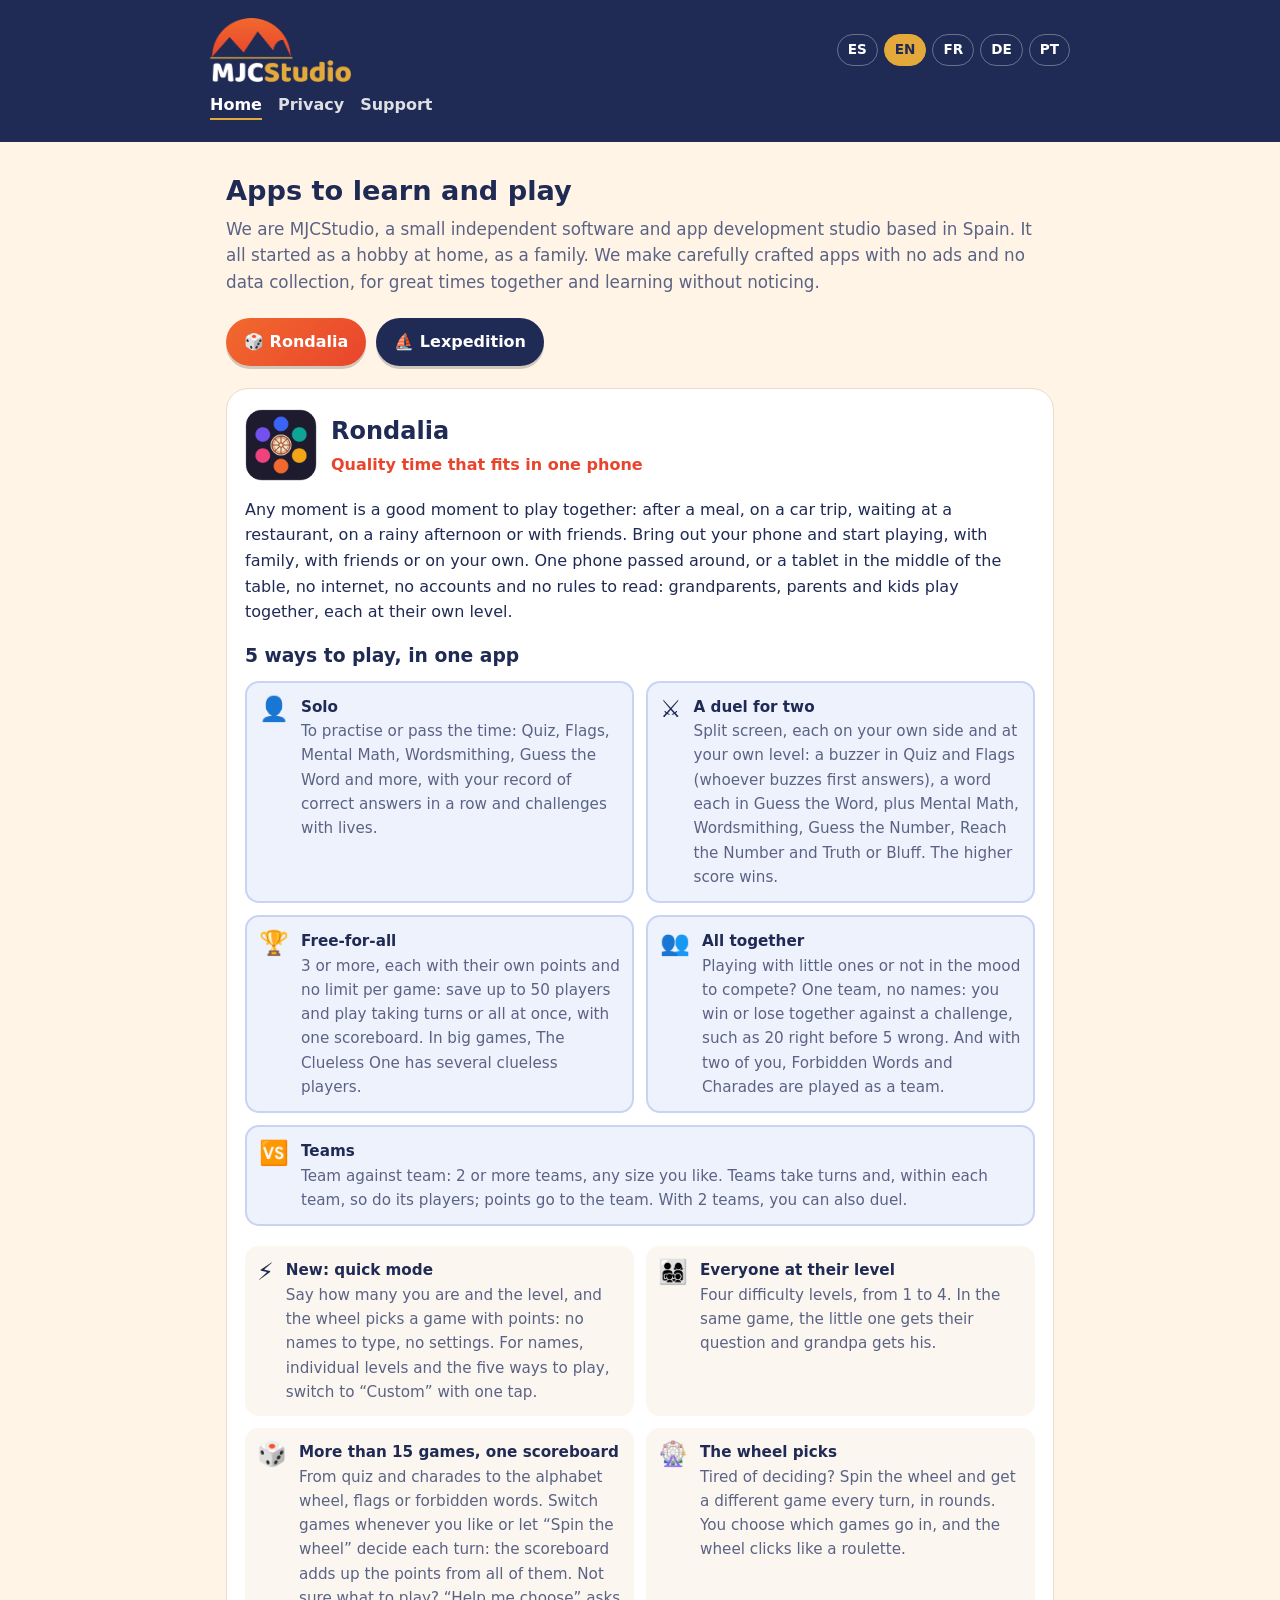
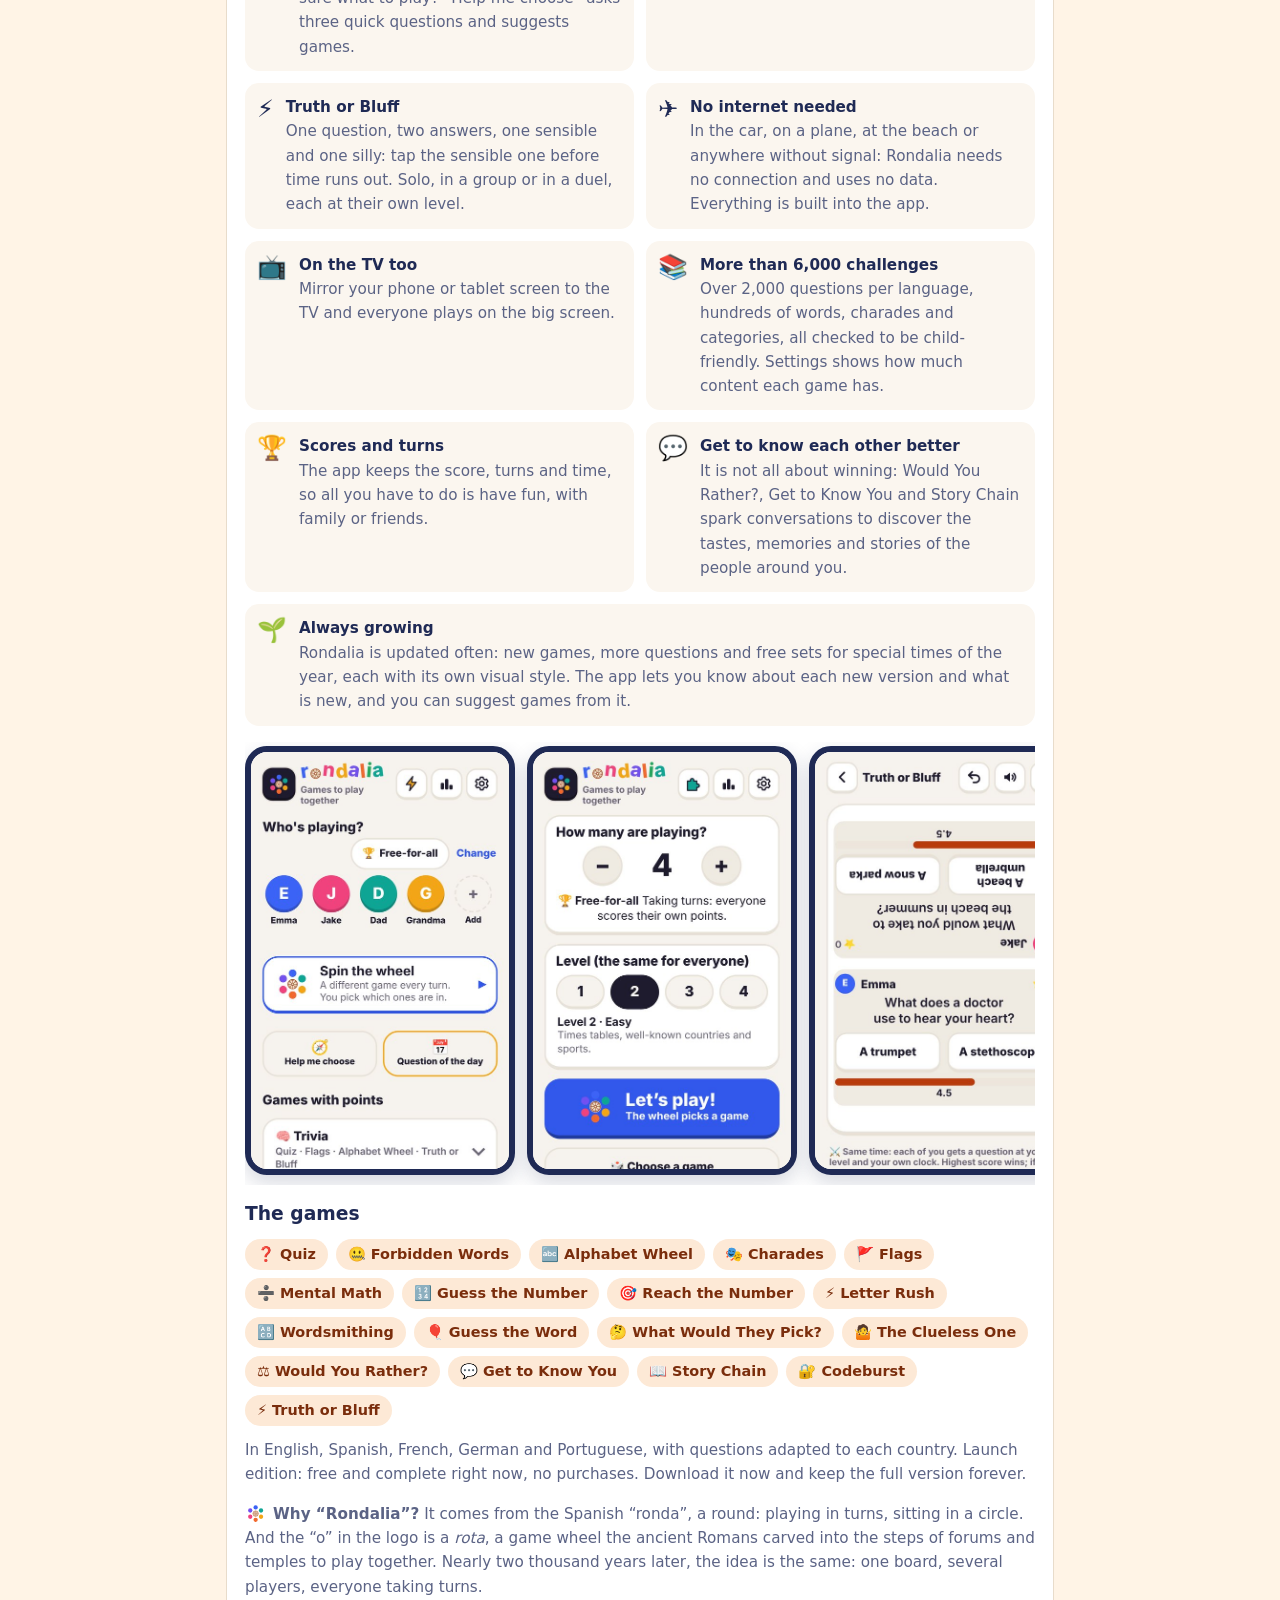
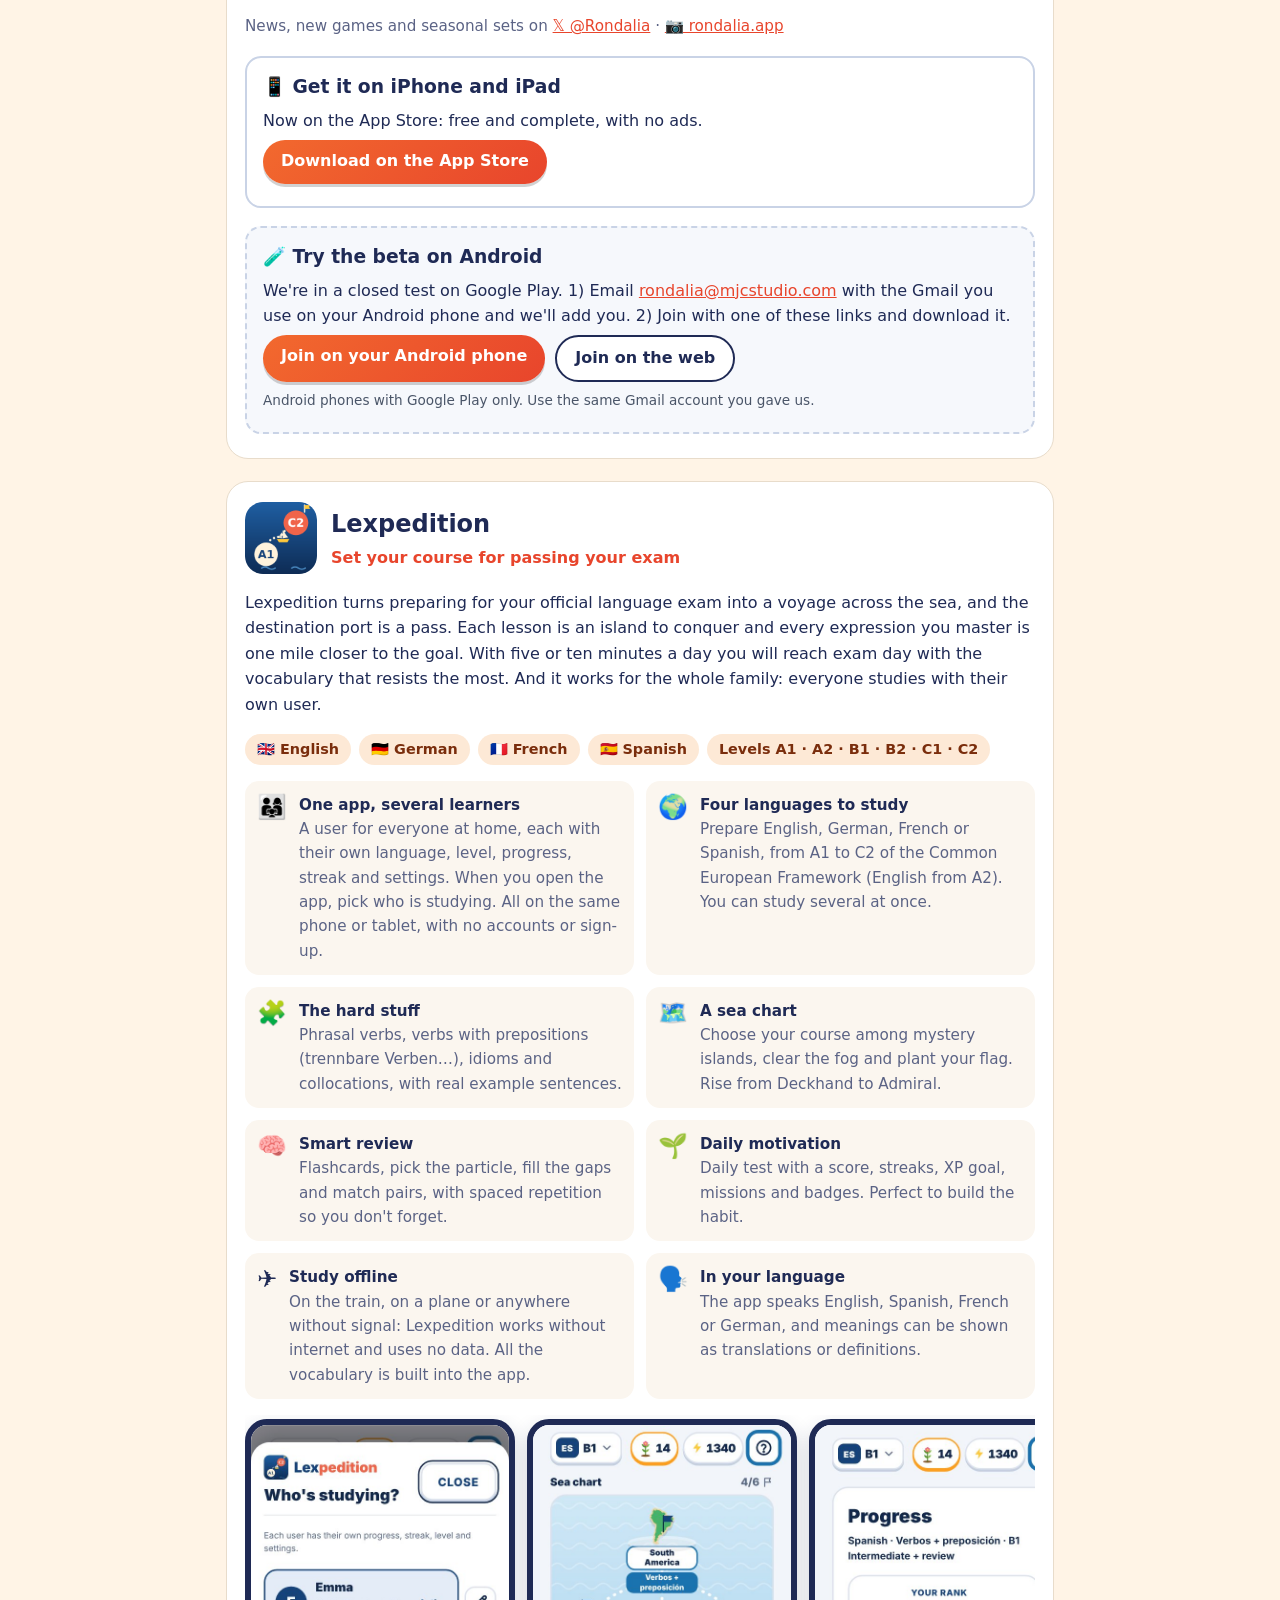
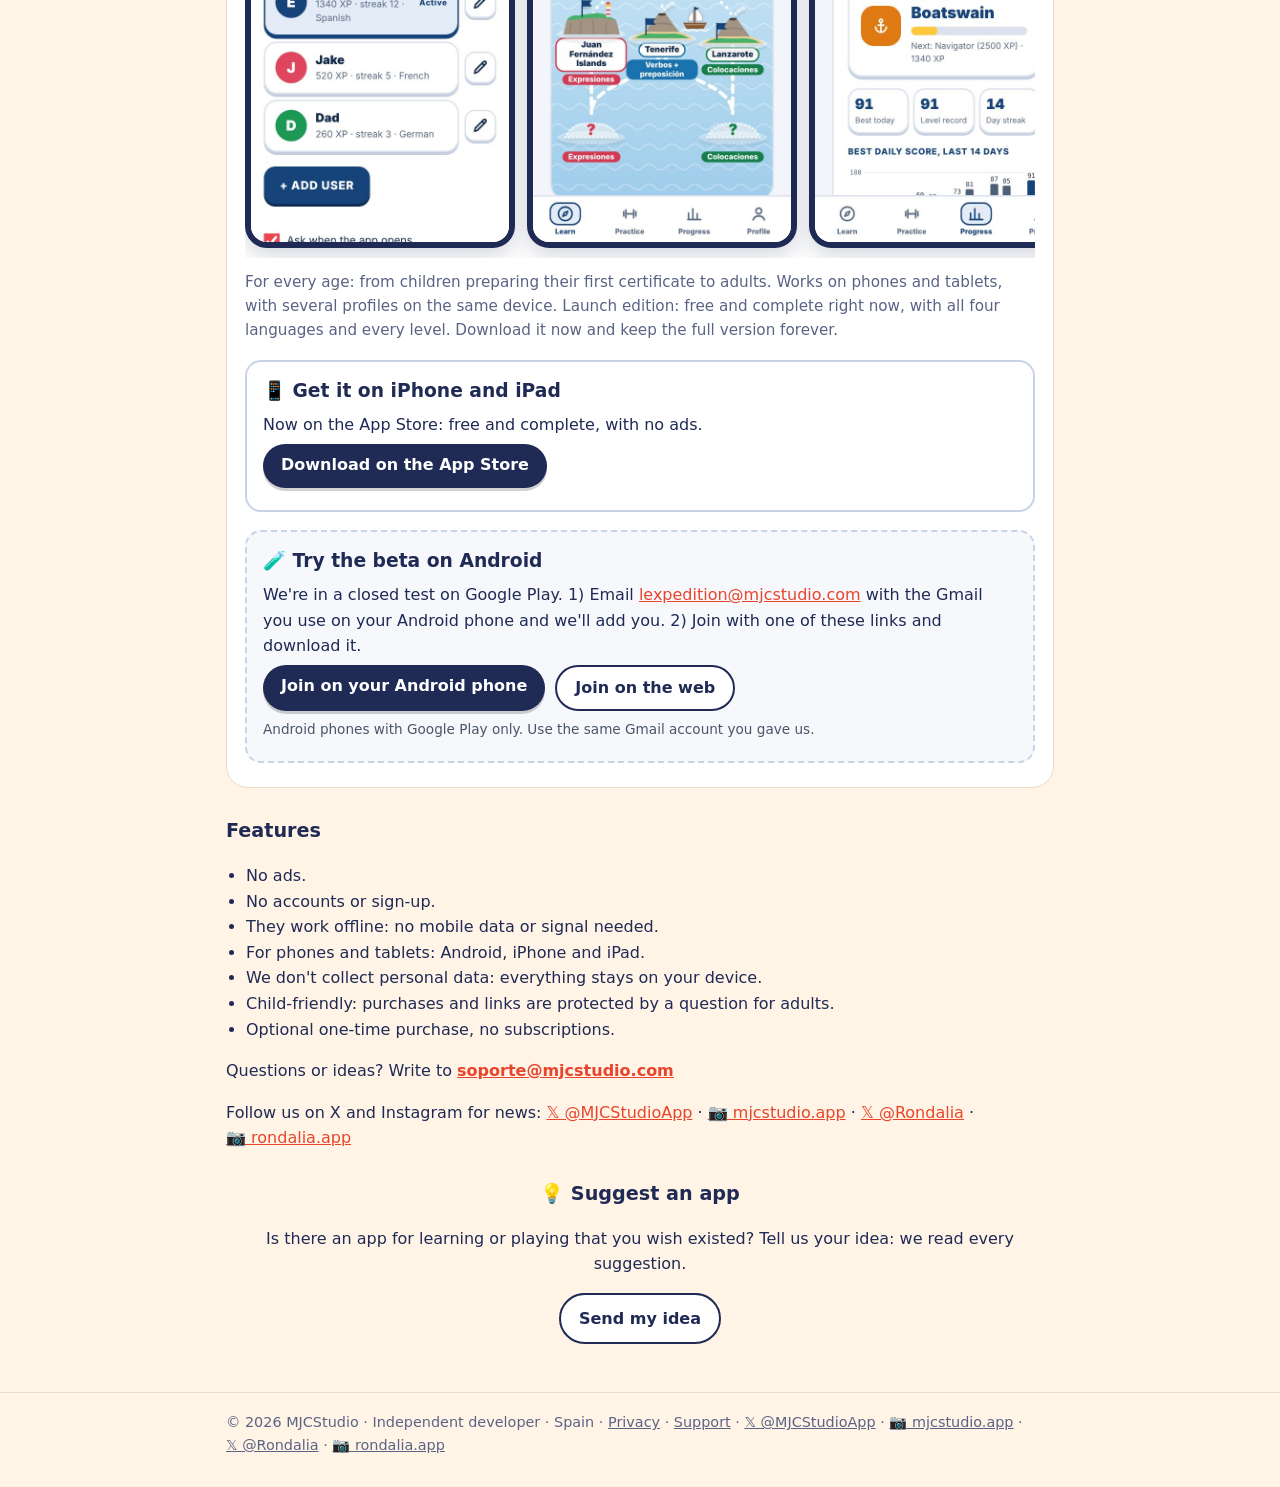
==== commit c9718879: "Web: Rondalia 6.27 con el modo rápido destacado y capturas nuevas Co-Authored-By: Claude Sonnet 5.5 " ====
--- a/docs/index.html
+++ b/docs/index.html
@@ -27,8 +27,8 @@
 <p>Cualquier rato es bueno para jugar juntos: la sobremesa, un viaje en coche, la espera en un restaurante, una tarde de lluvia o una reunión con amigos. Saca el móvil y empieza la partida, en familia, con amigos o tú solo. Un solo móvil que se va pasando, o una tableta en el centro de la mesa, sin internet, sin cuentas y sin que nadie tenga que leer instrucciones: abuelos, padres y peques juegan juntos, cada uno a su nivel.</p>
 <h3 class="modes-h">5 formas de jugar, en la misma app</h3>
 <div class="modes"><div class="feats"><div class="feat"><span class="fi">👤</span><div><strong>Solo</strong><br>Para practicar o pasar el rato: Preguntas, Banderas, Cálculo, Palabrea, Adivina la palabra y más, con tu récord de aciertos seguidos y retos con vidas.</div></div><div class="feat"><span class="fi">⚔️</span><div><strong>Duelo para dos</strong><br>Pantalla dividida, cada uno en su lado y a su nivel: pulsador en Preguntas y Banderas (responde quien pulse antes), una palabra para cada uno en Adivina la palabra, y Cálculo, Palabrea, Adivina el número, Llega al número y ¿Verdad o broma? Gana quien sume más.</div></div><div class="feat"><span class="fi">🏆</span><div><strong>Todos contra todos</strong><br>De 3 en adelante, cada uno con sus puntos y sin límite por juego: guarda hasta 50 jugadores y jugad por turnos o todos a la vez, con un solo marcador. En las partidas grandes, El despistado tiene varios despistados.</div></div><div class="feat"><span class="fi">👥</span><div><strong>Todos juntos</strong><br>¿Con niños pequeños o sin ganas de competir? Un solo equipo, sin nombres: ganáis o perdéis juntos contra un reto, como 20 aciertos antes de 5 fallos. Y si sois dos, Palabra prohibida y Mímica se juegan en equipo.</div></div><div class="feat"><span class="fi">🆚</span><div><strong>Por equipos</strong><br>Equipo contra equipo: 2 o más equipos, del tamaño que queráis. Se turnan los equipos y, dentro de cada uno, sus jugadores; los puntos son del equipo. Con 2 equipos, también en duelo.</div></div></div></div>
-<div class="feats"><div class="feat"><span class="fi">👨‍👩‍👧‍👦</span><div><strong>Cada uno a su nivel</strong><br>Cuatro niveles de dificultad, del 1 al 4. En la misma partida, el peque recibe su pregunta y el abuelo la suya.</div></div><div class="feat"><span class="fi">🎲</span><div><strong>Más de 15 juegos, un solo marcador</strong><br>Desde preguntas y mímica hasta el abecedario, banderas o palabra prohibida. Cambiad de juego cuando queráis o dejad que «La rueda elige» decida en cada turno: el marcador suma los puntos de todos. ¿No sabéis a qué jugar? «Ayúdame a elegir» os propone juegos con tres preguntas rápidas.</div></div><div class="feat"><span class="fi">🎡</span><div><strong>La rueda elige</strong><br>¿Sin ganas de decidir? Gira la rueda y toca un juego distinto en cada turno, por rondas. Tú eliges cuáles entran, y la rueda suena como una ruleta.</div></div><div class="feat"><span class="fi">⚡</span><div><strong>Nuevo: ¿Verdad o broma?</strong><br>Una pregunta y dos respuestas, una lógica y otra disparatada: toca la lógica antes de que se acabe el tiempo. Solo, en grupo o en duelo, cada uno a su nivel.</div></div><div class="feat"><span class="fi">✈️</span><div><strong>Sin internet</strong><br>En el coche, en el avión, en la playa o en el pueblo sin cobertura: Rondalia no necesita conexión ni gasta datos. Todo va dentro de la app.</div></div><div class="feat"><span class="fi">📺</span><div><strong>También en la tele</strong><br>Duplica la pantalla del móvil o la tableta en la tele y jugad todos viéndola en grande.</div></div><div class="feat"><span class="fi">📚</span><div><strong>Más de 6.000 retos</strong><br>Más de 2.000 preguntas por idioma, cientos de palabras, mímicas y categorías, y todo el contenido revisado para que sea apto para niños. En Ajustes ves cuánto contenido tiene cada juego.</div></div><div class="feat"><span class="fi">🏆</span><div><strong>Marcador y turnos</strong><br>La app lleva los puntos, los turnos y el tiempo, para que vosotros solo os preocupéis de pasarlo bien, en familia o con amigos.</div></div><div class="feat"><span class="fi">💬</span><div><strong>Para conoceros mejor</strong><br>No todo es competir: ¿Qué prefieres?, Conocernos e Historia encadenada abren conversaciones para descubrir gustos, recuerdos y anécdotas de los demás.</div></div><div class="feat"><span class="fi">🌱</span><div><strong>Siempre creciendo</strong><br>Rondalia se actualiza con frecuencia: juegos nuevos, más preguntas y sets gratis para las fechas especiales del año, con su propio estilo visual. La app te avisa de cada versión nueva y te cuenta sus novedades, y desde ella puedes sugerirnos juegos.</div></div></div>
-<div class="shots"><img src="./img/ron-inicio-es.jpg" alt="Pantalla de inicio de Rondalia" loading="lazy" width="270" height="436"><img src="./img/ron-verdad-es.jpg" alt="¿Verdad o broma? en duelo, con la pantalla dividida" loading="lazy" width="270" height="436"><img src="./img/ron-abecedario-es.jpg" alt="Juego del Abecedario en Rondalia" loading="lazy" width="270" height="436"></div>
+<div class="feats"><div class="feat"><span class="fi">⚡</span><div><strong>Nuevo: modo rápido</strong><br>Decid cuántos sois y el nivel, y la rueda elige un juego con puntos: sin escribir nombres ni tocar ajustes. Para jugar con nombres, nivel propio y las cinco formas de jugar, pasad a «Personalizado» con un toque.</div></div><div class="feat"><span class="fi">👨‍👩‍👧‍👦</span><div><strong>Cada uno a su nivel</strong><br>Cuatro niveles de dificultad, del 1 al 4. En la misma partida, el peque recibe su pregunta y el abuelo la suya.</div></div><div class="feat"><span class="fi">🎲</span><div><strong>Más de 15 juegos, un solo marcador</strong><br>Desde preguntas y mímica hasta el abecedario, banderas o palabra prohibida. Cambiad de juego cuando queráis o dejad que «La rueda elige» decida en cada turno: el marcador suma los puntos de todos. ¿No sabéis a qué jugar? «Ayúdame a elegir» os propone juegos con tres preguntas rápidas.</div></div><div class="feat"><span class="fi">🎡</span><div><strong>La rueda elige</strong><br>¿Sin ganas de decidir? Gira la rueda y toca un juego distinto en cada turno, por rondas. Tú eliges cuáles entran, y la rueda suena como una ruleta.</div></div><div class="feat"><span class="fi">⚡</span><div><strong>¿Verdad o broma?</strong><br>Una pregunta y dos respuestas, una lógica y otra disparatada: toca la lógica antes de que se acabe el tiempo. Solo, en grupo o en duelo, cada uno a su nivel.</div></div><div class="feat"><span class="fi">✈️</span><div><strong>Sin internet</strong><br>En el coche, en el avión, en la playa o en el pueblo sin cobertura: Rondalia no necesita conexión ni gasta datos. Todo va dentro de la app.</div></div><div class="feat"><span class="fi">📺</span><div><strong>También en la tele</strong><br>Duplica la pantalla del móvil o la tableta en la tele y jugad todos viéndola en grande.</div></div><div class="feat"><span class="fi">📚</span><div><strong>Más de 6.000 retos</strong><br>Más de 2.000 preguntas por idioma, cientos de palabras, mímicas y categorías, y todo el contenido revisado para que sea apto para niños. En Ajustes ves cuánto contenido tiene cada juego.</div></div><div class="feat"><span class="fi">🏆</span><div><strong>Marcador y turnos</strong><br>La app lleva los puntos, los turnos y el tiempo, para que vosotros solo os preocupéis de pasarlo bien, en familia o con amigos.</div></div><div class="feat"><span class="fi">💬</span><div><strong>Para conoceros mejor</strong><br>No todo es competir: ¿Qué prefieres?, Conocernos e Historia encadenada abren conversaciones para descubrir gustos, recuerdos y anécdotas de los demás.</div></div><div class="feat"><span class="fi">🌱</span><div><strong>Siempre creciendo</strong><br>Rondalia se actualiza con frecuencia: juegos nuevos, más preguntas y sets gratis para las fechas especiales del año, con su propio estilo visual. La app te avisa de cada versión nueva y te cuenta sus novedades, y desde ella puedes sugerirnos juegos.</div></div></div>
+<div class="shots"><img src="./img/ron-inicio-es.jpg" alt="Pantalla de inicio de Rondalia" loading="lazy" width="270" height="436"><img src="./img/ron-rapido-es.jpg" alt="Modo rápido de Rondalia: cuántos jugáis, nivel y «¡A jugar!»" loading="lazy" width="270" height="436"><img src="./img/ron-verdad-es.jpg" alt="¿Verdad o broma? en duelo, con la pantalla dividida" loading="lazy" width="270" height="436"><img src="./img/ron-abecedario-es.jpg" alt="Juego del Abecedario en Rondalia" loading="lazy" width="270" height="436"></div>
 <h3>Los juegos</h3>
 <div class="chips"><span>❓ Preguntas</span><span>🤐 Palabra prohibida</span><span>🔤 Abecedario</span><span>🎭 Mímica</span><span>🚩 Banderas</span><span>➗ Cálculo</span><span>🔢 Adivina el número</span><span>🎯 Llega al número</span><span>⚡ Letra al vuelo</span><span>🔠 Palabrea</span><span>🎈 Adivina la palabra</span><span>🤔 ¿Qué elegiría?</span><span>🤷 El despistado</span><span>⚖️ ¿Qué prefieres?</span><span>💬 Conocernos</span><span>📖 Historia encadenada</span><span>🔐 Descifra el código</span><span>⚡ ¿Verdad o broma?</span></div>
 <p class="note">En español, inglés, francés, alemán y portugués, con preguntas adaptadas a cada país. Edición de lanzamiento: ahora gratis y completa, sin compras. Descárgala ahora y tenla completa para siempre.</p>
@@ -71,8 +71,8 @@
 <p>Any moment is a good moment to play together: after a meal, on a car trip, waiting at a restaurant, on a rainy afternoon or with friends. Bring out your phone and start playing, with family, with friends or on your own. One phone passed around, or a tablet in the middle of the table, no internet, no accounts and no rules to read: grandparents, parents and kids play together, each at their own level.</p>
 <h3 class="modes-h">5 ways to play, in one app</h3>
 <div class="modes"><div class="feats"><div class="feat"><span class="fi">👤</span><div><strong>Solo</strong><br>To practise or pass the time: Quiz, Flags, Mental Math, Wordsmithing, Guess the Word and more, with your record of correct answers in a row and challenges with lives.</div></div><div class="feat"><span class="fi">⚔️</span><div><strong>A duel for two</strong><br>Split screen, each on your own side and at your own level: a buzzer in Quiz and Flags (whoever buzzes first answers), a word each in Guess the Word, plus Mental Math, Wordsmithing, Guess the Number, Reach the Number and Truth or Bluff. The higher score wins.</div></div><div class="feat"><span class="fi">🏆</span><div><strong>Free-for-all</strong><br>3 or more, each with their own points and no limit per game: save up to 50 players and play taking turns or all at once, with one scoreboard. In big games, The Clueless One has several clueless players.</div></div><div class="feat"><span class="fi">👥</span><div><strong>All together</strong><br>Playing with little ones or not in the mood to compete? One team, no names: you win or lose together against a challenge, such as 20 right before 5 wrong. And with two of you, Forbidden Words and Charades are played as a team.</div></div><div class="feat"><span class="fi">🆚</span><div><strong>Teams</strong><br>Team against team: 2 or more teams, any size you like. Teams take turns and, within each team, so do its players; points go to the team. With 2 teams, you can also duel.</div></div></div></div>
-<div class="feats"><div class="feat"><span class="fi">👨‍👩‍👧‍👦</span><div><strong>Everyone at their level</strong><br>Four difficulty levels, from 1 to 4. In the same game, the little one gets their question and grandpa gets his.</div></div><div class="feat"><span class="fi">🎲</span><div><strong>More than 15 games, one scoreboard</strong><br>From quiz and charades to the alphabet wheel, flags or forbidden words. Switch games whenever you like or let “Spin the wheel” decide each turn: the scoreboard adds up the points from all of them. Not sure what to play? “Help me choose” asks three quick questions and suggests games.</div></div><div class="feat"><span class="fi">🎡</span><div><strong>The wheel picks</strong><br>Tired of deciding? Spin the wheel and get a different game every turn, in rounds. You choose which games go in, and the wheel clicks like a roulette.</div></div><div class="feat"><span class="fi">⚡</span><div><strong>New: Truth or Bluff</strong><br>One question, two answers, one sensible and one silly: tap the sensible one before time runs out. Solo, in a group or in a duel, each at their own level.</div></div><div class="feat"><span class="fi">✈️</span><div><strong>No internet needed</strong><br>In the car, on a plane, at the beach or anywhere without signal: Rondalia needs no connection and uses no data. Everything is built into the app.</div></div><div class="feat"><span class="fi">📺</span><div><strong>On the TV too</strong><br>Mirror your phone or tablet screen to the TV and everyone plays on the big screen.</div></div><div class="feat"><span class="fi">📚</span><div><strong>More than 6,000 challenges</strong><br>Over 2,000 questions per language, hundreds of words, charades and categories, all checked to be child-friendly. Settings shows how much content each game has.</div></div><div class="feat"><span class="fi">🏆</span><div><strong>Scores and turns</strong><br>The app keeps the score, turns and time, so all you have to do is have fun, with family or friends.</div></div><div class="feat"><span class="fi">💬</span><div><strong>Get to know each other better</strong><br>It is not all about winning: Would You Rather?, Get to Know You and Story Chain spark conversations to discover the tastes, memories and stories of the people around you.</div></div><div class="feat"><span class="fi">🌱</span><div><strong>Always growing</strong><br>Rondalia is updated often: new games, more questions and free sets for special times of the year, each with its own visual style. The app lets you know about each new version and what is new, and you can suggest games from it.</div></div></div>
-<div class="shots"><img src="./img/ron-inicio-en.jpg" alt="Rondalia home screen" loading="lazy" width="270" height="436"><img src="./img/ron-verdad-en.jpg" alt="Truth or Bluff duel on a split screen" loading="lazy" width="270" height="436"><img src="./img/ron-abecedario-en.jpg" alt="Alphabet Wheel in Rondalia" loading="lazy" width="270" height="436"></div>
+<div class="feats"><div class="feat"><span class="fi">⚡</span><div><strong>New: quick mode</strong><br>Say how many you are and the level, and the wheel picks a game with points: no names to type, no settings. For names, individual levels and the five ways to play, switch to “Custom” with one tap.</div></div><div class="feat"><span class="fi">👨‍👩‍👧‍👦</span><div><strong>Everyone at their level</strong><br>Four difficulty levels, from 1 to 4. In the same game, the little one gets their question and grandpa gets his.</div></div><div class="feat"><span class="fi">🎲</span><div><strong>More than 15 games, one scoreboard</strong><br>From quiz and charades to the alphabet wheel, flags or forbidden words. Switch games whenever you like or let “Spin the wheel” decide each turn: the scoreboard adds up the points from all of them. Not sure what to play? “Help me choose” asks three quick questions and suggests games.</div></div><div class="feat"><span class="fi">🎡</span><div><strong>The wheel picks</strong><br>Tired of deciding? Spin the wheel and get a different game every turn, in rounds. You choose which games go in, and the wheel clicks like a roulette.</div></div><div class="feat"><span class="fi">⚡</span><div><strong>Truth or Bluff</strong><br>One question, two answers, one sensible and one silly: tap the sensible one before time runs out. Solo, in a group or in a duel, each at their own level.</div></div><div class="feat"><span class="fi">✈️</span><div><strong>No internet needed</strong><br>In the car, on a plane, at the beach or anywhere without signal: Rondalia needs no connection and uses no data. Everything is built into the app.</div></div><div class="feat"><span class="fi">📺</span><div><strong>On the TV too</strong><br>Mirror your phone or tablet screen to the TV and everyone plays on the big screen.</div></div><div class="feat"><span class="fi">📚</span><div><strong>More than 6,000 challenges</strong><br>Over 2,000 questions per language, hundreds of words, charades and categories, all checked to be child-friendly. Settings shows how much content each game has.</div></div><div class="feat"><span class="fi">🏆</span><div><strong>Scores and turns</strong><br>The app keeps the score, turns and time, so all you have to do is have fun, with family or friends.</div></div><div class="feat"><span class="fi">💬</span><div><strong>Get to know each other better</strong><br>It is not all about winning: Would You Rather?, Get to Know You and Story Chain spark conversations to discover the tastes, memories and stories of the people around you.</div></div><div class="feat"><span class="fi">🌱</span><div><strong>Always growing</strong><br>Rondalia is updated often: new games, more questions and free sets for special times of the year, each with its own visual style. The app lets you know about each new version and what is new, and you can suggest games from it.</div></div></div>
+<div class="shots"><img src="./img/ron-inicio-en.jpg" alt="Rondalia home screen" loading="lazy" width="270" height="436"><img src="./img/ron-rapido-en.jpg" alt="Rondalia quick mode: number of players, level and “Let’s play!”" loading="lazy" width="270" height="436"><img src="./img/ron-verdad-en.jpg" alt="Truth or Bluff duel on a split screen" loading="lazy" width="270" height="436"><img src="./img/ron-abecedario-en.jpg" alt="Alphabet Wheel in Rondalia" loading="lazy" width="270" height="436"></div>
 <h3>The games</h3>
 <div class="chips"><span>❓ Quiz</span><span>🤐 Forbidden Words</span><span>🔤 Alphabet Wheel</span><span>🎭 Charades</span><span>🚩 Flags</span><span>➗ Mental Math</span><span>🔢 Guess the Number</span><span>🎯 Reach the Number</span><span>⚡ Letter Rush</span><span>🔠 Wordsmithing</span><span>🎈 Guess the Word</span><span>🤔 What Would They Pick?</span><span>🤷 The Clueless One</span><span>⚖️ Would You Rather?</span><span>💬 Get to Know You</span><span>📖 Story Chain</span><span>🔐 Codeburst</span><span>⚡ Truth or Bluff</span></div>
 <p class="note">In English, Spanish, French, German and Portuguese, with questions adapted to each country. Launch edition: free and complete right now, no purchases. Download it now and keep the full version forever.</p>
@@ -115,8 +115,8 @@
 <p>Tous les moments sont bons pour jouer ensemble : après le repas, en voiture, en attendant au restaurant, un après-midi de pluie ou entre amis. Sors ton téléphone et la partie commence, en famille, entre amis ou en solo. Un seul téléphone qui passe de main en main, ou une tablette au centre de la table, sans internet, sans compte et sans règles à lire : grands-parents, parents et enfants jouent ensemble, chacun à son niveau.</p>
 <h3 class="modes-h">5 façons de jouer, dans la même appli</h3>
 <div class="modes"><div class="feats"><div class="feat"><span class="fi">👤</span><div><strong>Solo</strong><br>Pour s’entraîner ou passer le temps : Quiz, Drapeaux, Calcul mental, Motine, Devine le mot et plus encore, avec ton record de bonnes réponses d’affilée et des défis avec des vies.</div></div><div class="feat"><span class="fi">⚔️</span><div><strong>Un duel à deux</strong><br>Écran partagé, chacun de son côté et à son niveau : un buzzer au Quiz et aux Drapeaux (le premier qui appuie répond), un mot chacun à Devine le mot, et aussi Calcul mental, Motine, Devine le nombre, Atteins le nombre et Vrai ou farfelu ? Le meilleur score gagne.</div></div><div class="feat"><span class="fi">🏆</span><div><strong>Chacun pour soi</strong><br>À partir de 3, chacun ses points et sans limite par jeu : enregistre jusqu’à 50 joueurs et jouez à tour de rôle ou tous en même temps, avec un seul tableau des scores. Dans les grandes parties, Le Distrait a plusieurs distraits.</div></div><div class="feat"><span class="fi">👥</span><div><strong>Tous ensemble</strong><br>Avec de jeunes enfants ou sans envie de compétition ? Une seule équipe, sans prénoms : vous gagnez ou perdez ensemble face à un défi, comme 20 bonnes réponses avant 5 erreurs. Et à deux, Mots interdits et Mime se jouent en équipe.</div></div><div class="feat"><span class="fi">🆚</span><div><strong>En équipes</strong><br>Équipe contre équipe : 2 équipes ou plus, de la taille que vous voulez. Les équipes jouent à tour de rôle et, dans chaque équipe, ses joueurs aussi ; les points vont à l’équipe. À 2 équipes, aussi en duel.</div></div></div></div>
-<div class="feats"><div class="feat"><span class="fi">👨‍👩‍👧‍👦</span><div><strong>Chacun à son niveau</strong><br>Quatre niveaux de difficulté, de 1 à 4. Dans la même partie, le petit a sa question et le grand-père la sienne.</div></div><div class="feat"><span class="fi">🎲</span><div><strong>Plus de 15 jeux, un seul score</strong><br>Du quiz et du mime à la roue de l'alphabet, aux drapeaux ou aux mots interdits. Changez de jeu quand vous voulez ou laissez « La roue décide » choisir à chaque tour : le tableau des scores additionne tous les points. Vous ne savez pas à quoi jouer ? « Aide-moi à choisir » pose trois questions rapides et vous propose des jeux.</div></div><div class="feat"><span class="fi">🎡</span><div><strong>La roue décide</strong><br>Pas envie de choisir ? Lancez la roue : un jeu différent à chaque tour, par manches. Vous choisissez les jeux en lice, et la roue cliquette comme une roulette.</div></div><div class="feat"><span class="fi">⚡</span><div><strong>Nouveau : Vrai ou farfelu ?</strong><br>Une question, deux réponses, l’une logique et l’autre farfelue : touche la logique avant la fin du temps. Seul, à plusieurs ou en duel, chacun à son niveau.</div></div><div class="feat"><span class="fi">✈️</span><div><strong>Sans internet</strong><br>En voiture, en avion, à la plage ou à la campagne sans réseau : Rondalia fonctionne sans connexion et sans consommer de données. Tout est déjà dans l'appli.</div></div><div class="feat"><span class="fi">📺</span><div><strong>Aussi sur la télé</strong><br>Duplique l'écran du téléphone ou de la tablette sur la télé et jouez tous en grand.</div></div><div class="feat"><span class="fi">📚</span><div><strong>Plus de 6 000 défis</strong><br>Plus de 2 000 questions par langue, des centaines de mots, de mimes et de catégories, tout vérifié pour convenir aux enfants. Les Réglages montrent le contenu de chaque jeu.</div></div><div class="feat"><span class="fi">🏆</span><div><strong>Score et tours</strong><br>L'appli compte les points, les tours et le temps : vous n'avez plus qu'à vous amuser, en famille ou entre amis.</div></div><div class="feat"><span class="fi">💬</span><div><strong>Pour mieux se connaître</strong><br>Il n'y a pas que la compétition : Tu préfères ?, Faisons connaissance et Histoire à la chaîne lancent des conversations pour découvrir les goûts, les souvenirs et les anecdotes des autres.</div></div><div class="feat"><span class="fi">🌱</span><div><strong>Toujours plus riche</strong><br>Rondalia est mise à jour souvent : nouveaux jeux, plus de questions et packs gratuits pour les moments forts de l'année, chacun avec son propre style visuel. L'appli te prévient à chaque nouvelle version et te présente ses nouveautés, et tu peux nous y proposer des jeux.</div></div></div>
-<div class="shots"><img src="./img/ron-inicio-fr.jpg" alt="Écran d'accueil de Rondalia" loading="lazy" width="270" height="436"><img src="./img/ron-verdad-fr.jpg" alt="Vrai ou farfelu ? en duel sur écran partagé" loading="lazy" width="270" height="436"><img src="./img/ron-abecedario-fr.jpg" alt="Roue de l'alphabet dans Rondalia" loading="lazy" width="270" height="436"></div>
+<div class="feats"><div class="feat"><span class="fi">⚡</span><div><strong>Nouveau : mode rapide</strong><br>Dites combien vous êtes et le niveau, et la roue choisit un jeu à points : ni prénoms à écrire ni réglages. Pour les prénoms, le niveau de chacun et les cinq façons de jouer, passez en « Personnalisé » d’un geste.</div></div><div class="feat"><span class="fi">👨‍👩‍👧‍👦</span><div><strong>Chacun à son niveau</strong><br>Quatre niveaux de difficulté, de 1 à 4. Dans la même partie, le petit a sa question et le grand-père la sienne.</div></div><div class="feat"><span class="fi">🎲</span><div><strong>Plus de 15 jeux, un seul score</strong><br>Du quiz et du mime à la roue de l'alphabet, aux drapeaux ou aux mots interdits. Changez de jeu quand vous voulez ou laissez « La roue décide » choisir à chaque tour : le tableau des scores additionne tous les points. Vous ne savez pas à quoi jouer ? « Aide-moi à choisir » pose trois questions rapides et vous propose des jeux.</div></div><div class="feat"><span class="fi">🎡</span><div><strong>La roue décide</strong><br>Pas envie de choisir ? Lancez la roue : un jeu différent à chaque tour, par manches. Vous choisissez les jeux en lice, et la roue cliquette comme une roulette.</div></div><div class="feat"><span class="fi">⚡</span><div><strong>Vrai ou farfelu ?</strong><br>Une question, deux réponses, l’une logique et l’autre farfelue : touche la logique avant la fin du temps. Seul, à plusieurs ou en duel, chacun à son niveau.</div></div><div class="feat"><span class="fi">✈️</span><div><strong>Sans internet</strong><br>En voiture, en avion, à la plage ou à la campagne sans réseau : Rondalia fonctionne sans connexion et sans consommer de données. Tout est déjà dans l'appli.</div></div><div class="feat"><span class="fi">📺</span><div><strong>Aussi sur la télé</strong><br>Duplique l'écran du téléphone ou de la tablette sur la télé et jouez tous en grand.</div></div><div class="feat"><span class="fi">📚</span><div><strong>Plus de 6 000 défis</strong><br>Plus de 2 000 questions par langue, des centaines de mots, de mimes et de catégories, tout vérifié pour convenir aux enfants. Les Réglages montrent le contenu de chaque jeu.</div></div><div class="feat"><span class="fi">🏆</span><div><strong>Score et tours</strong><br>L'appli compte les points, les tours et le temps : vous n'avez plus qu'à vous amuser, en famille ou entre amis.</div></div><div class="feat"><span class="fi">💬</span><div><strong>Pour mieux se connaître</strong><br>Il n'y a pas que la compétition : Tu préfères ?, Faisons connaissance et Histoire à la chaîne lancent des conversations pour découvrir les goûts, les souvenirs et les anecdotes des autres.</div></div><div class="feat"><span class="fi">🌱</span><div><strong>Toujours plus riche</strong><br>Rondalia est mise à jour souvent : nouveaux jeux, plus de questions et packs gratuits pour les moments forts de l'année, chacun avec son propre style visuel. L'appli te prévient à chaque nouvelle version et te présente ses nouveautés, et tu peux nous y proposer des jeux.</div></div></div>
+<div class="shots"><img src="./img/ron-inicio-fr.jpg" alt="Écran d'accueil de Rondalia" loading="lazy" width="270" height="436"><img src="./img/ron-rapido-fr.jpg" alt="Mode rapide de Rondalia : nombre de joueurs, niveau et « On joue ! »" loading="lazy" width="270" height="436"><img src="./img/ron-verdad-fr.jpg" alt="Vrai ou farfelu ? en duel sur écran partagé" loading="lazy" width="270" height="436"><img src="./img/ron-abecedario-fr.jpg" alt="Roue de l'alphabet dans Rondalia" loading="lazy" width="270" height="436"></div>
 <h3>Les jeux</h3>
 <div class="chips"><span>❓ Quiz</span><span>🤐 Mots interdits</span><span>🔤 Roue de l'alphabet</span><span>🎭 Mime</span><span>🚩 Drapeaux</span><span>➗ Calcul mental</span><span>🔢 Devine le nombre</span><span>🎯 Atteins le nombre</span><span>⚡ Lettre éclair</span><span>🔠 Motine</span><span>🎈 Devine le mot</span><span>🤔 Devine son choix</span><span>🤷 Le Distrait</span><span>⚖️ Tu préfères ?</span><span>💬 Faisons connaissance</span><span>📖 Histoire à la chaîne</span><span>🔐 Le code caché</span><span>⚡ Vrai ou farfelu ?</span></div>
 <p class="note">En français, espagnol, anglais, allemand et portugais, avec des questions adaptées à chaque pays. Édition de lancement : gratuite et complète en ce moment, sans achat. Télécharge-la maintenant et garde la version complète pour toujours.</p>
@@ -159,8 +159,8 @@
 <p>Jeder Moment ist gut, um gemeinsam zu spielen: nach dem Essen, auf der Autofahrt, beim Warten im Restaurant, an einem Regennachmittag oder mit Freunden. Handy raus – und los geht's, mit der Familie, mit Freunden oder allein. Ein Handy, das herumgereicht wird, oder ein Tablet in der Mitte des Tisches, ohne Internet, ohne Konto und ohne Anleitung lesen: Großeltern, Eltern und Kinder spielen zusammen, jeder auf seinem Niveau.</p>
 <h3 class="modes-h">5 Arten zu spielen, in einer App</h3>
 <div class="modes"><div class="feats"><div class="feat"><span class="fi">👤</span><div><strong>Allein</strong><br>Zum Üben oder Zeitvertreib: Quiz, Flaggen, Kopfrechnen, Wörteln, Wörterraten und mehr, mit deinem Rekord an richtigen Antworten in Folge und Herausforderungen mit Leben.</div></div><div class="feat"><span class="fi">⚔️</span><div><strong>Duell zu zweit</strong><br>Geteilter Bildschirm, jeder auf seiner Seite und seiner Stufe: Buzzer bei Quiz und Flaggen (wer zuerst drückt, antwortet), ein eigenes Wort bei Wörterraten, dazu Kopfrechnen, Wörteln, Zahlenraten, Triff die Zahl und Echt oder Quatsch? Wer mehr Punkte hat, gewinnt.</div></div><div class="feat"><span class="fi">🏆</span><div><strong>Jeder gegen jeden</strong><br>Ab 3, jeder mit seinen Punkten und ohne Grenze pro Spiel: Speichere bis zu 50 Spieler und spielt reihum oder alle gleichzeitig, mit einer Punktetabelle. In großen Runden hat Der Ahnungslose mehrere Ahnungslose.</div></div><div class="feat"><span class="fi">👥</span><div><strong>Alle zusammen</strong><br>Mit kleinen Kindern oder ohne Lust auf Wettkampf? Ein Team, ohne Namen: Ihr gewinnt oder verliert gemeinsam gegen eine Herausforderung, etwa 20 richtige vor 5 Fehlern. Und zu zweit spielt ihr Verbotene Wörter und Pantomime im Team.</div></div><div class="feat"><span class="fi">🆚</span><div><strong>In Teams</strong><br>Team gegen Team: 2 oder mehr Teams, so groß ihr wollt. Die Teams sind abwechselnd dran und in jedem Team reihum seine Spieler; die Punkte gehen ans Team. Mit 2 Teams auch als Duell.</div></div></div></div>
-<div class="feats"><div class="feat"><span class="fi">👨‍👩‍👧‍👦</span><div><strong>Jeder auf seinem Niveau</strong><br>Vier Schwierigkeitsstufen, von 1 bis 4. Im selben Spiel bekommt das Kind seine Frage und der Opa seine.</div></div><div class="feat"><span class="fi">🎲</span><div><strong>Über 15 Spiele, eine Punktetabelle</strong><br>Von Quiz und Pantomime bis Buchstabenrad, Flaggen oder verbotene Wörter. Wechselt das Spiel, wann ihr wollt, oder lasst „Das Rad entscheidet“ in jeder Runde wählen: Die Punktetabelle zählt alles zusammen. Ihr wisst nicht, was ihr spielen sollt? „Hilf mir wählen“ stellt drei kurze Fragen und schlägt Spiele vor.</div></div><div class="feat"><span class="fi">🎡</span><div><strong>Das Rad entscheidet</strong><br>Keine Lust zu entscheiden? Dreht das Rad und bekommt in jeder Runde ein anderes Spiel. Ihr wählt, welche Spiele dabei sind, und das Rad klickt wie ein Roulette.</div></div><div class="feat"><span class="fi">⚡</span><div><strong>Neu: Echt oder Quatsch?</strong><br>Eine Frage, zwei Antworten, eine sinnvolle und eine verrückte: Tippe die sinnvolle, bevor die Zeit abläuft. Allein, in der Runde oder im Duell, jeder auf seiner Stufe.</div></div><div class="feat"><span class="fi">✈️</span><div><strong>Ohne Internet</strong><br>Im Auto, im Flugzeug, am Strand oder im Funkloch: Rondalia braucht keine Verbindung und kein Datenvolumen. Alles steckt schon in der App.</div></div><div class="feat"><span class="fi">📺</span><div><strong>Auch auf dem Fernseher</strong><br>Spiegle den Bildschirm von Handy oder Tablet auf den Fernseher und alle spielen auf dem großen Bildschirm.</div></div><div class="feat"><span class="fi">📚</span><div><strong>Über 6.000 Aufgaben</strong><br>Über 2.000 Fragen pro Sprache, Hunderte Wörter, Pantomimen und Kategorien – alles kindgerecht geprüft. In den Einstellungen siehst du, wie viel Inhalt jedes Spiel hat.</div></div><div class="feat"><span class="fi">🏆</span><div><strong>Punkte und Runden</strong><br>Die App zählt Punkte, Runden und Zeit – ihr müsst nur noch Spaß haben, mit der Familie oder mit Freunden.</div></div><div class="feat"><span class="fi">💬</span><div><strong>Einander besser kennenlernen</strong><br>Es geht nicht nur ums Gewinnen: Was wäre dir lieber?, Kennenlernen und Kettengeschichte bringen Gespräche in Gang, in denen ihr Vorlieben, Erinnerungen und Anekdoten der anderen entdeckt.</div></div><div class="feat"><span class="fi">🌱</span><div><strong>Wächst ständig</strong><br>Rondalia wird regelmäßig aktualisiert: neue Spiele, mehr Fragen und kostenlose Pakete für besondere Zeiten im Jahr, jeweils mit eigenem Stil. Die App sagt dir bei jeder neuen Version Bescheid und zeigt, was neu ist, und du kannst uns darin Spiele vorschlagen.</div></div></div>
-<div class="shots"><img src="./img/ron-inicio-de.jpg" alt="Startbildschirm von Rondalia" loading="lazy" width="270" height="436"><img src="./img/ron-verdad-de.jpg" alt="Echt oder Quatsch? im Duell auf geteiltem Bildschirm" loading="lazy" width="270" height="436"><img src="./img/ron-abecedario-de.jpg" alt="Buchstabenrad in Rondalia" loading="lazy" width="270" height="436"></div>
+<div class="feats"><div class="feat"><span class="fi">⚡</span><div><strong>Neu: Schnellmodus</strong><br>Sagt, wie viele ihr seid und die Stufe, und das Rad wählt ein Spiel mit Punkten: ohne Namen und Einstellungen. Für Namen, eigene Stufen und die fünf Spielarten wechselt ihr mit einem Tipp zu „Individuell“.</div></div><div class="feat"><span class="fi">👨‍👩‍👧‍👦</span><div><strong>Jeder auf seinem Niveau</strong><br>Vier Schwierigkeitsstufen, von 1 bis 4. Im selben Spiel bekommt das Kind seine Frage und der Opa seine.</div></div><div class="feat"><span class="fi">🎲</span><div><strong>Über 15 Spiele, eine Punktetabelle</strong><br>Von Quiz und Pantomime bis Buchstabenrad, Flaggen oder verbotene Wörter. Wechselt das Spiel, wann ihr wollt, oder lasst „Das Rad entscheidet“ in jeder Runde wählen: Die Punktetabelle zählt alles zusammen. Ihr wisst nicht, was ihr spielen sollt? „Hilf mir wählen“ stellt drei kurze Fragen und schlägt Spiele vor.</div></div><div class="feat"><span class="fi">🎡</span><div><strong>Das Rad entscheidet</strong><br>Keine Lust zu entscheiden? Dreht das Rad und bekommt in jeder Runde ein anderes Spiel. Ihr wählt, welche Spiele dabei sind, und das Rad klickt wie ein Roulette.</div></div><div class="feat"><span class="fi">⚡</span><div><strong>Echt oder Quatsch?</strong><br>Eine Frage, zwei Antworten, eine sinnvolle und eine verrückte: Tippe die sinnvolle, bevor die Zeit abläuft. Allein, in der Runde oder im Duell, jeder auf seiner Stufe.</div></div><div class="feat"><span class="fi">✈️</span><div><strong>Ohne Internet</strong><br>Im Auto, im Flugzeug, am Strand oder im Funkloch: Rondalia braucht keine Verbindung und kein Datenvolumen. Alles steckt schon in der App.</div></div><div class="feat"><span class="fi">📺</span><div><strong>Auch auf dem Fernseher</strong><br>Spiegle den Bildschirm von Handy oder Tablet auf den Fernseher und alle spielen auf dem großen Bildschirm.</div></div><div class="feat"><span class="fi">📚</span><div><strong>Über 6.000 Aufgaben</strong><br>Über 2.000 Fragen pro Sprache, Hunderte Wörter, Pantomimen und Kategorien – alles kindgerecht geprüft. In den Einstellungen siehst du, wie viel Inhalt jedes Spiel hat.</div></div><div class="feat"><span class="fi">🏆</span><div><strong>Punkte und Runden</strong><br>Die App zählt Punkte, Runden und Zeit – ihr müsst nur noch Spaß haben, mit der Familie oder mit Freunden.</div></div><div class="feat"><span class="fi">💬</span><div><strong>Einander besser kennenlernen</strong><br>Es geht nicht nur ums Gewinnen: Was wäre dir lieber?, Kennenlernen und Kettengeschichte bringen Gespräche in Gang, in denen ihr Vorlieben, Erinnerungen und Anekdoten der anderen entdeckt.</div></div><div class="feat"><span class="fi">🌱</span><div><strong>Wächst ständig</strong><br>Rondalia wird regelmäßig aktualisiert: neue Spiele, mehr Fragen und kostenlose Pakete für besondere Zeiten im Jahr, jeweils mit eigenem Stil. Die App sagt dir bei jeder neuen Version Bescheid und zeigt, was neu ist, und du kannst uns darin Spiele vorschlagen.</div></div></div>
+<div class="shots"><img src="./img/ron-inicio-de.jpg" alt="Startbildschirm von Rondalia" loading="lazy" width="270" height="436"><img src="./img/ron-rapido-de.jpg" alt="Schnellmodus von Rondalia: Spielerzahl, Stufe und „Los geht’s!“" loading="lazy" width="270" height="436"><img src="./img/ron-verdad-de.jpg" alt="Echt oder Quatsch? im Duell auf geteiltem Bildschirm" loading="lazy" width="270" height="436"><img src="./img/ron-abecedario-de.jpg" alt="Buchstabenrad in Rondalia" loading="lazy" width="270" height="436"></div>
 <h3>Die Spiele</h3>
 <div class="chips"><span>❓ Quiz</span><span>🤐 Verbotene Wörter</span><span>🔤 Buchstabenrad</span><span>🎭 Pantomime</span><span>🚩 Flaggen</span><span>➗ Kopfrechnen</span><span>🔢 Zahlenraten</span><span>🎯 Triff die Zahl</span><span>⚡ Buchstabenblitz</span><span>🔠 Wörteln</span><span>🎈 Wörterraten</span><span>🤔 Rate die Wahl</span><span>🤷 Der Ahnungslose</span><span>⚖️ Was wäre dir lieber?</span><span>💬 Kennenlernen</span><span>📖 Kettengeschichte</span><span>🔐 Code-Detektiv</span><span>⚡ Echt oder Quatsch?</span></div>
 <p class="note">Auf Deutsch, Spanisch, Englisch, Französisch und Portugiesisch, mit Fragen für jedes Land. Launch-Edition: aktuell kostenlos und komplett, ohne Käufe. Jetzt herunterladen und die Vollversion für immer behalten.</p>
@@ -203,8 +203,8 @@
 <p>Qualquer momento é bom para jogar juntos: depois do jantar, numa viagem de carro, à espera num restaurante, numa tarde de chuva ou com amigos. Pega no telemóvel e começa a partida, em família, com amigos ou sozinho. Um só telemóvel que vai passando de mão em mão, ou um tablet no centro da mesa, sem internet, sem contas e sem ninguém ter de ler instruções: avós, pais e pequenos jogam juntos, cada um ao seu nível.</p>
 <h3 class="modes-h">5 formas de jogar, na mesma app</h3>
 <div class="modes"><div class="feats"><div class="feat"><span class="fi">👤</span><div><strong>Sozinho</strong><br>Para praticar ou passar o tempo: Perguntas, Bandeiras, Cálculo, Palavreia, Adivinha a palavra e mais, com o teu recorde de respostas certas seguidas e desafios com vidas.</div></div><div class="feat"><span class="fi">⚔️</span><div><strong>Duelo a dois</strong><br>Ecrã dividido, cada um no seu lado e no seu nível: botão de resposta em Perguntas e Bandeiras (responde quem carregar primeiro), uma palavra para cada um em Adivinha a palavra, e ainda Cálculo, Palavreia, Adivinha o número, Chega ao número e Verdade ou disparate? Ganha quem somar mais.</div></div><div class="feat"><span class="fi">🏆</span><div><strong>Todos contra todos</strong><br>A partir de 3, cada um com os seus pontos e sem limite por jogo: guarda até 50 jogadores e joguem à vez ou todos ao mesmo tempo, com uma só pontuação. Nas partidas grandes, há vários distraídos.</div></div><div class="feat"><span class="fi">👥</span><div><strong>Todos juntos</strong><br>Com crianças pequenas ou sem vontade de competir? Uma só equipa, sem nomes: ganham ou perdem juntos contra um desafio, como 20 certas antes de 5 falhas. E se forem dois, Palavra proibida e Mímica jogam-se em equipa.</div></div><div class="feat"><span class="fi">🆚</span><div><strong>Por equipas</strong><br>Equipa contra equipa: 2 ou mais equipas, do tamanho que quiserem. As equipas jogam à vez e, dentro de cada uma, os seus jogadores; os pontos são da equipa. Com 2 equipas, também em duelo.</div></div></div></div>
-<div class="feats"><div class="feat"><span class="fi">👨‍👩‍👧‍👦</span><div><strong>Cada um ao seu nível</strong><br>Quatro níveis de dificuldade, do 1 ao 4. Na mesma partida, o pequeno recebe a sua pergunta e o avô a dele.</div></div><div class="feat"><span class="fi">🎲</span><div><strong>Mais de 15 jogos, uma só pontuação</strong><br>Das perguntas e da mímica ao abecedário, às bandeiras ou à palavra proibida. Mudem de jogo quando quiserem ou deixem que «A roda escolhe» decida em cada vez: a pontuação soma os pontos de todos. Não sabem a que jogar? «Ajuda-me a escolher» faz três perguntas rápidas e propõe jogos.</div></div><div class="feat"><span class="fi">🎡</span><div><strong>A roda escolhe</strong><br>Sem vontade de decidir? Rodem a roda e calha um jogo diferente em cada vez, por rondas. Vocês escolhem quais entram, e a roda soa como uma roleta.</div></div><div class="feat"><span class="fi">⚡</span><div><strong>Novo: Verdade ou disparate?</strong><br>Uma pergunta e duas respostas, uma lógica e outra disparatada: toca na lógica antes de o tempo acabar. Sozinho, em grupo ou em duelo, cada um no seu nível.</div></div><div class="feat"><span class="fi">✈️</span><div><strong>Sem internet</strong><br>No carro, no avião, na praia ou na aldeia sem rede: a Rondalia não precisa de ligação nem gasta dados. Está tudo dentro da app.</div></div><div class="feat"><span class="fi">📺</span><div><strong>Também na televisão</strong><br>Espelha o ecrã do telemóvel ou do tablet na televisão e joguem todos em grande.</div></div><div class="feat"><span class="fi">📚</span><div><strong>Mais de 6000 desafios</strong><br>Mais de 2000 perguntas por idioma, adaptadas a Portugal, centenas de palavras, mímicas e categorias, e todo o conteúdo revisto para ser adequado a crianças. Nas Definições vês quanto conteúdo tem cada jogo.</div></div><div class="feat"><span class="fi">🏆</span><div><strong>Pontuação e vezes</strong><br>A app conta os pontos, as vezes e o tempo, para que vocês só tenham de se divertir, em família ou com amigos.</div></div><div class="feat"><span class="fi">💬</span><div><strong>Para se conhecerem melhor</strong><br>Nem tudo é competir: O que preferes?, Conhecermo-nos e História encadeada abrem conversas para descobrir gostos, memórias e histórias dos outros.</div></div><div class="feat"><span class="fi">🌱</span><div><strong>Sempre a crescer</strong><br>A Rondalia é atualizada com frequência: jogos novos, mais perguntas e coleções grátis para as datas especiais do ano, com o seu próprio estilo visual. A app avisa-te de cada versão nova e conta-te as novidades, e podes sugerir-nos jogos a partir dela.</div></div></div>
-<div class="shots"><img src="./img/ron-inicio-pt.jpg" alt="Ecrã inicial da Rondalia" loading="lazy" width="270" height="436"><img src="./img/ron-verdad-pt.jpg" alt="Verdade ou disparate? em duelo, com o ecrã dividido" loading="lazy" width="270" height="436"><img src="./img/ron-abecedario-pt.jpg" alt="Jogo do Abecedário na Rondalia" loading="lazy" width="270" height="436"></div>
+<div class="feats"><div class="feat"><span class="fi">⚡</span><div><strong>Novo: modo rápido</strong><br>Digam quantos são e o nível, e a roda escolhe um jogo com pontos: sem escrever nomes nem mexer em definições. Para nomes, nível de cada um e as cinco formas de jogar, passem para «Personalizado» com um toque.</div></div><div class="feat"><span class="fi">👨‍👩‍👧‍👦</span><div><strong>Cada um ao seu nível</strong><br>Quatro níveis de dificuldade, do 1 ao 4. Na mesma partida, o pequeno recebe a sua pergunta e o avô a dele.</div></div><div class="feat"><span class="fi">🎲</span><div><strong>Mais de 15 jogos, uma só pontuação</strong><br>Das perguntas e da mímica ao abecedário, às bandeiras ou à palavra proibida. Mudem de jogo quando quiserem ou deixem que «A roda escolhe» decida em cada vez: a pontuação soma os pontos de todos. Não sabem a que jogar? «Ajuda-me a escolher» faz três perguntas rápidas e propõe jogos.</div></div><div class="feat"><span class="fi">🎡</span><div><strong>A roda escolhe</strong><br>Sem vontade de decidir? Rodem a roda e calha um jogo diferente em cada vez, por rondas. Vocês escolhem quais entram, e a roda soa como uma roleta.</div></div><div class="feat"><span class="fi">⚡</span><div><strong>Verdade ou disparate?</strong><br>Uma pergunta e duas respostas, uma lógica e outra disparatada: toca na lógica antes de o tempo acabar. Sozinho, em grupo ou em duelo, cada um no seu nível.</div></div><div class="feat"><span class="fi">✈️</span><div><strong>Sem internet</strong><br>No carro, no avião, na praia ou na aldeia sem rede: a Rondalia não precisa de ligação nem gasta dados. Está tudo dentro da app.</div></div><div class="feat"><span class="fi">📺</span><div><strong>Também na televisão</strong><br>Espelha o ecrã do telemóvel ou do tablet na televisão e joguem todos em grande.</div></div><div class="feat"><span class="fi">📚</span><div><strong>Mais de 6000 desafios</strong><br>Mais de 2000 perguntas por idioma, adaptadas a Portugal, centenas de palavras, mímicas e categorias, e todo o conteúdo revisto para ser adequado a crianças. Nas Definições vês quanto conteúdo tem cada jogo.</div></div><div class="feat"><span class="fi">🏆</span><div><strong>Pontuação e vezes</strong><br>A app conta os pontos, as vezes e o tempo, para que vocês só tenham de se divertir, em família ou com amigos.</div></div><div class="feat"><span class="fi">💬</span><div><strong>Para se conhecerem melhor</strong><br>Nem tudo é competir: O que preferes?, Conhecermo-nos e História encadeada abrem conversas para descobrir gostos, memórias e histórias dos outros.</div></div><div class="feat"><span class="fi">🌱</span><div><strong>Sempre a crescer</strong><br>A Rondalia é atualizada com frequência: jogos novos, mais perguntas e coleções grátis para as datas especiais do ano, com o seu próprio estilo visual. A app avisa-te de cada versão nova e conta-te as novidades, e podes sugerir-nos jogos a partir dela.</div></div></div>
+<div class="shots"><img src="./img/ron-inicio-pt.jpg" alt="Ecrã inicial da Rondalia" loading="lazy" width="270" height="436"><img src="./img/ron-rapido-pt.jpg" alt="Modo rápido da Rondalia: número de jogadores, nível e «A jogar!»" loading="lazy" width="270" height="436"><img src="./img/ron-verdad-pt.jpg" alt="Verdade ou disparate? em duelo, com o ecrã dividido" loading="lazy" width="270" height="436"><img src="./img/ron-abecedario-pt.jpg" alt="Jogo do Abecedário na Rondalia" loading="lazy" width="270" height="436"></div>
 <h3>Os jogos</h3>
 <div class="chips"><span>❓ Perguntas</span><span>🤐 Palavra proibida</span><span>🔤 Abecedário</span><span>🎭 Mímica</span><span>🚩 Bandeiras</span><span>➗ Cálculo</span><span>🔢 Adivinha o número</span><span>🎯 Chega ao número</span><span>⚡ Letra a voar</span><span>🔠 Palavreia</span><span>🎈 Adivinha a palavra</span><span>🤔 O que escolheria?</span><span>🤷 O distraído</span><span>⚖️ O que preferes?</span><span>💬 Conhecermo-nos</span><span>📖 História encadeada</span><span>🔐 Decifra o código</span><span>⚡ Verdade ou disparate?</span></div>
 <p class="note">Em português, espanhol, inglês, francês e alemão, com perguntas adaptadas a cada país. Edição de lançamento: agora grátis e completa, sem compras. Descarrega-a já e fica com ela completa para sempre.</p>
